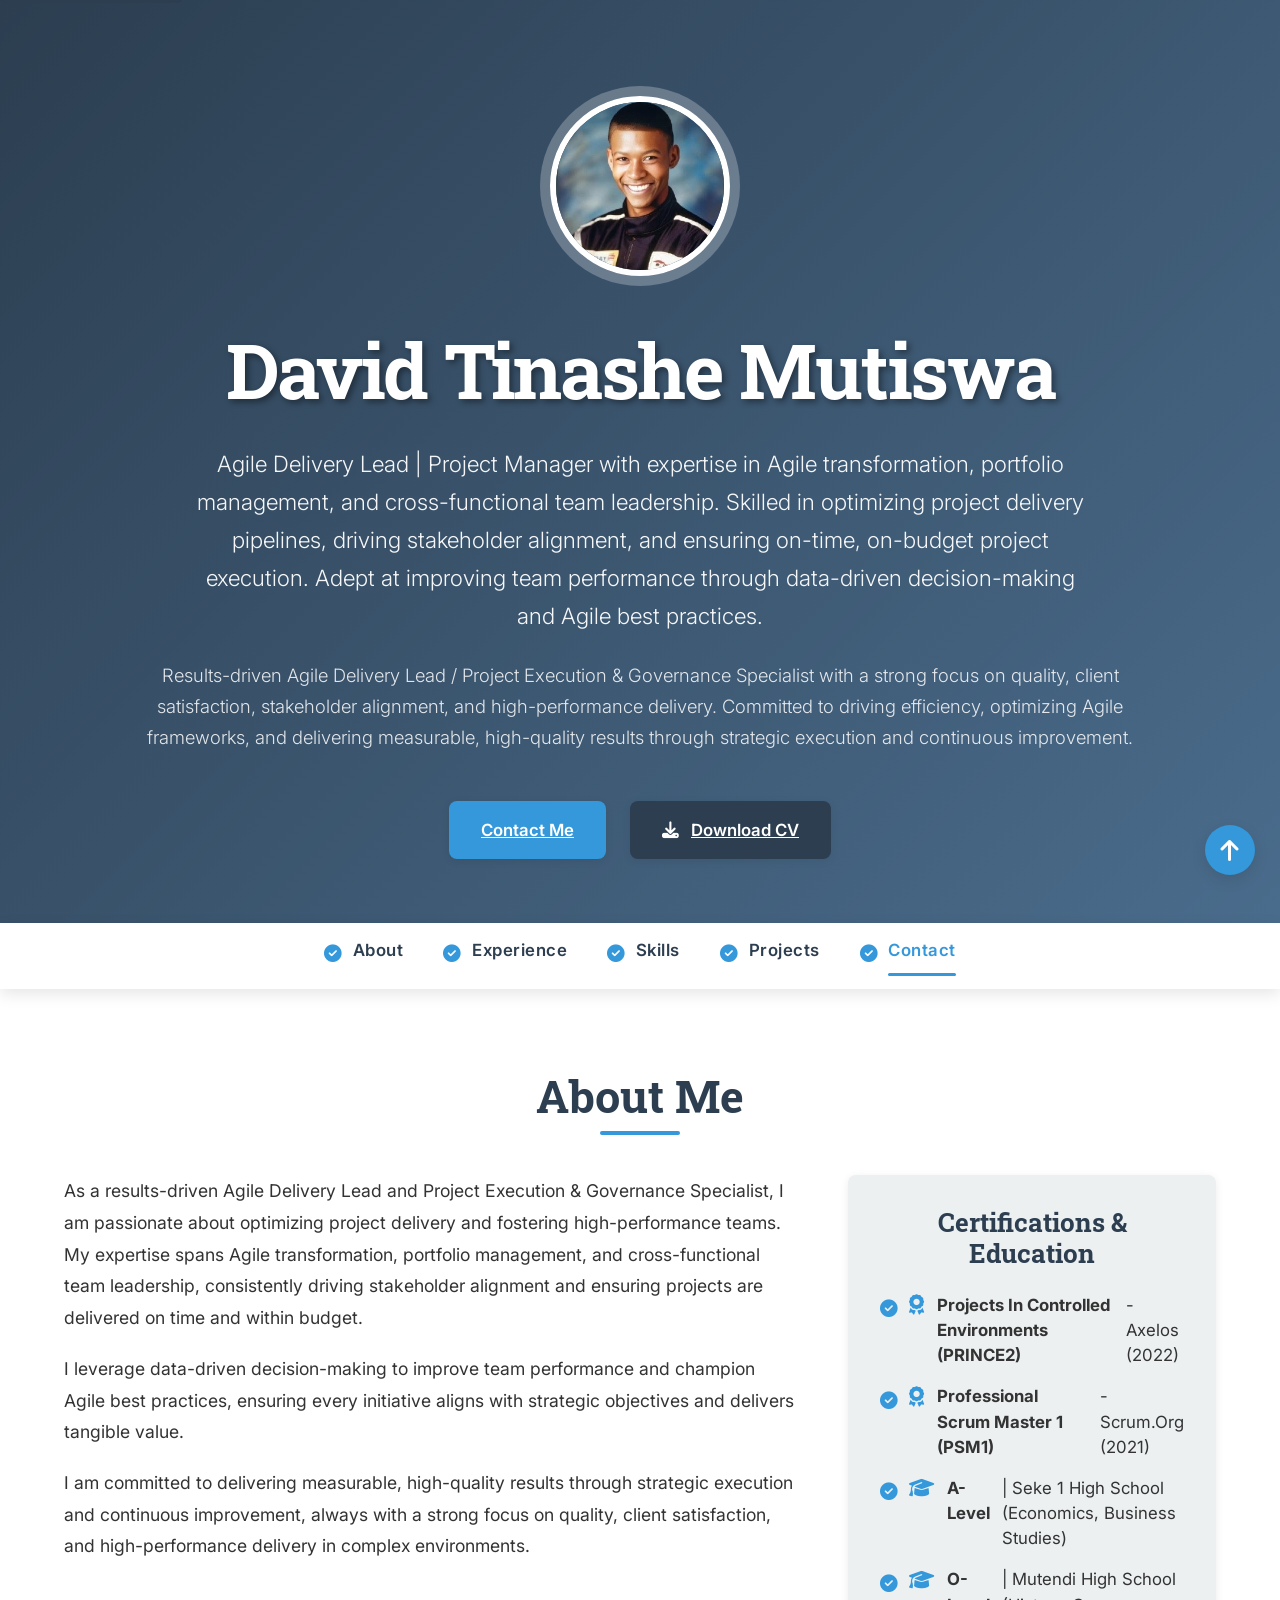
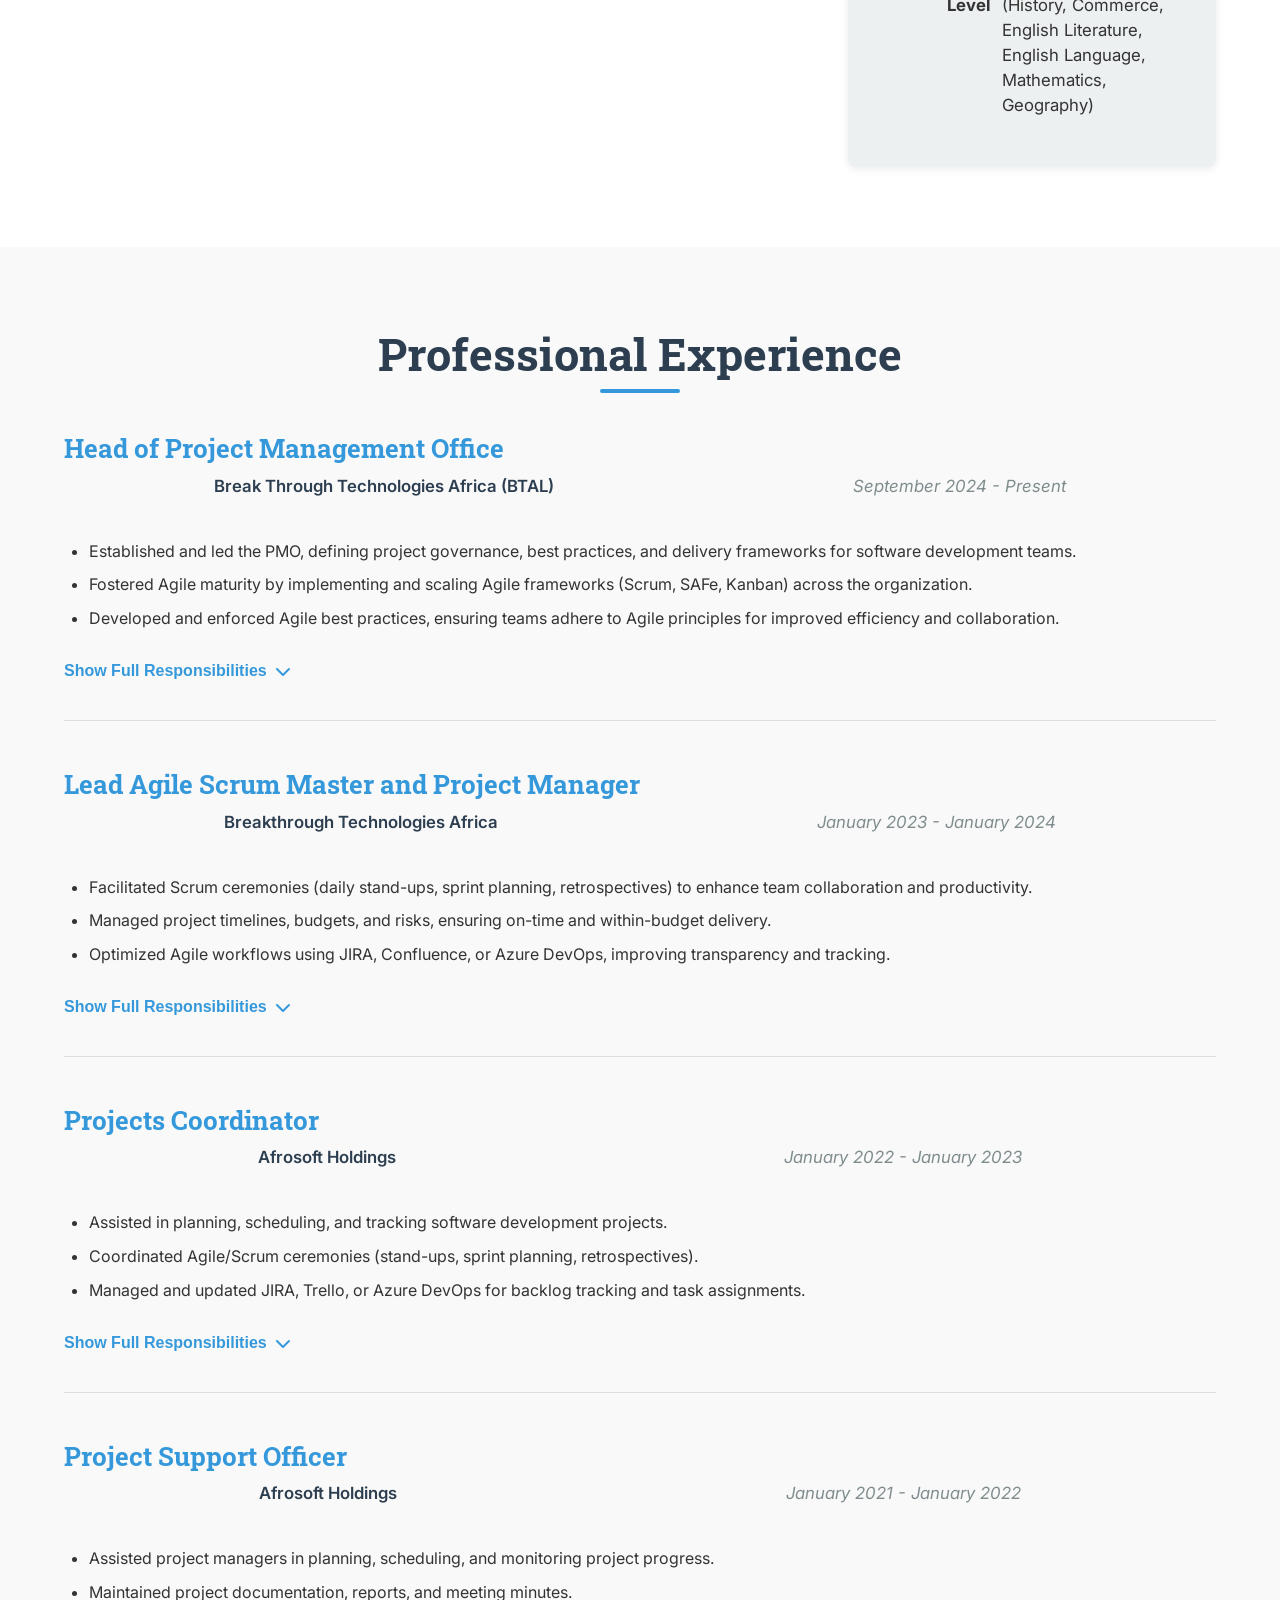
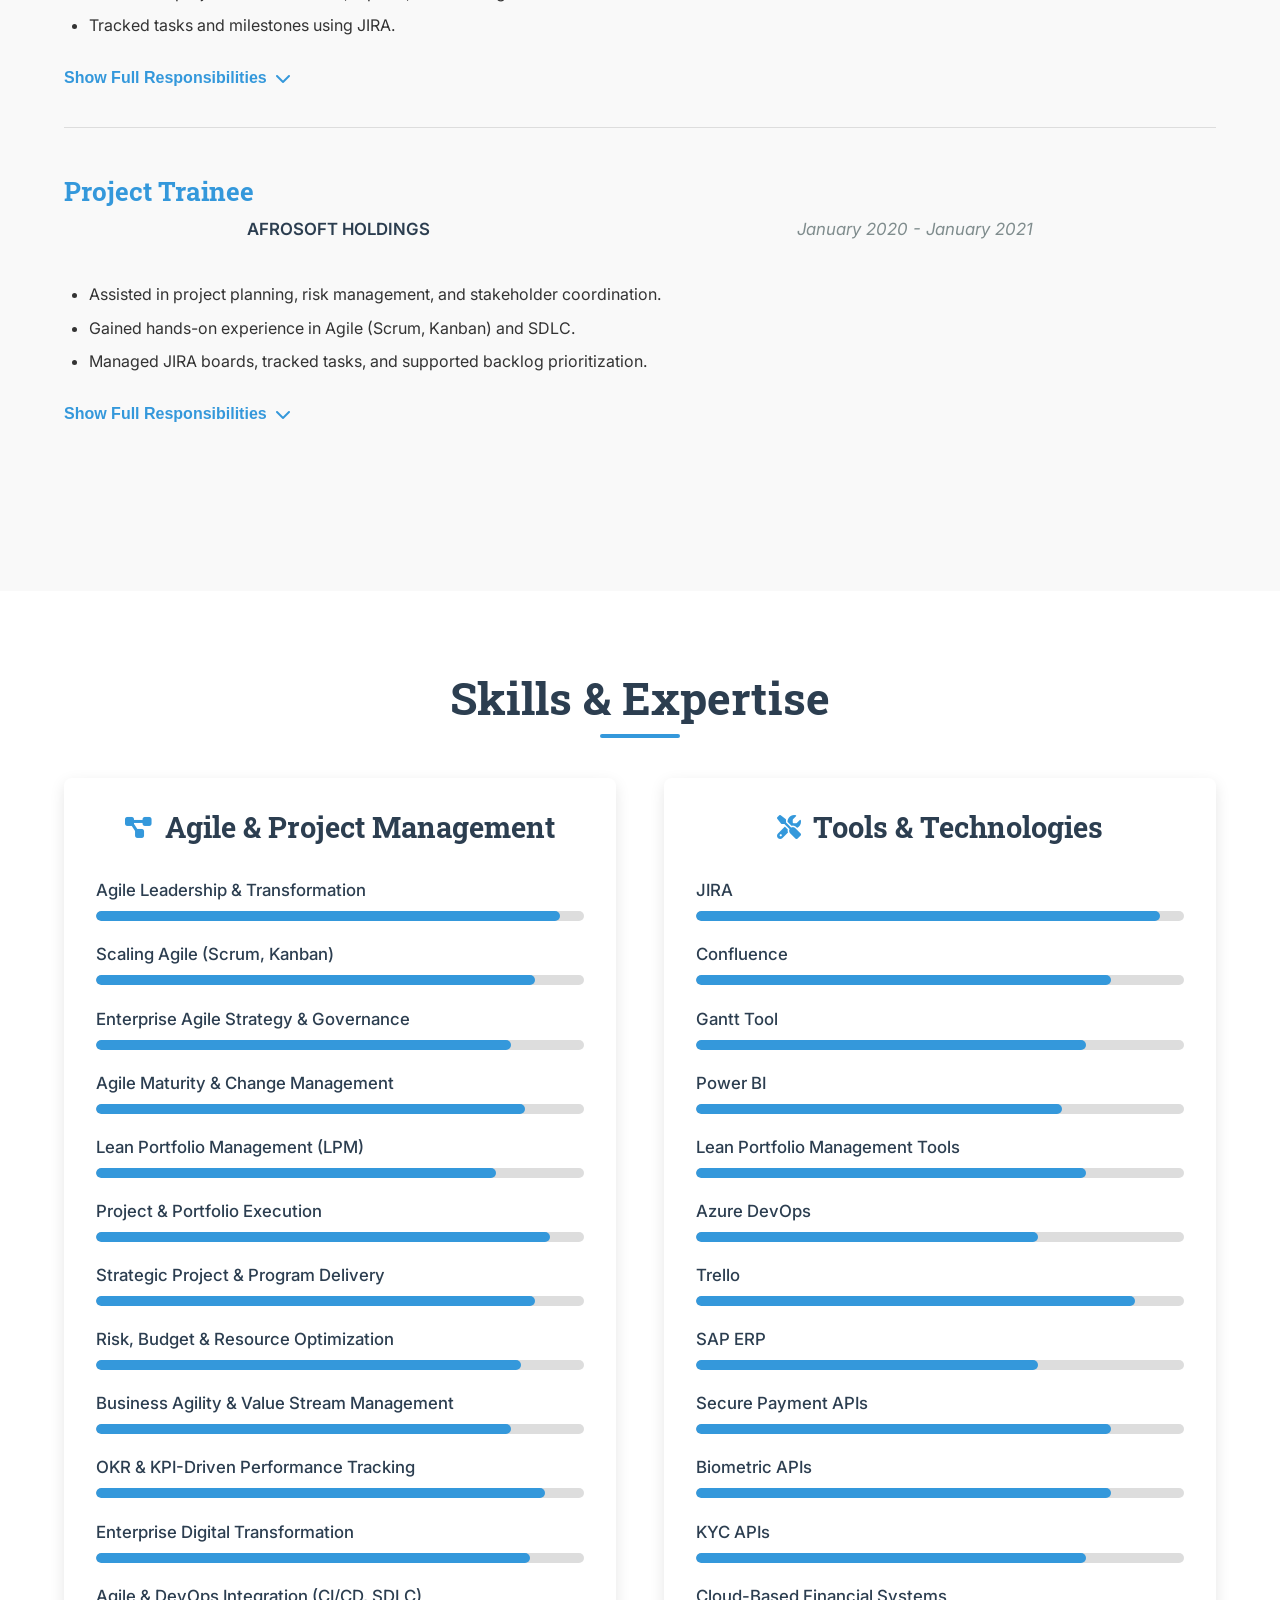
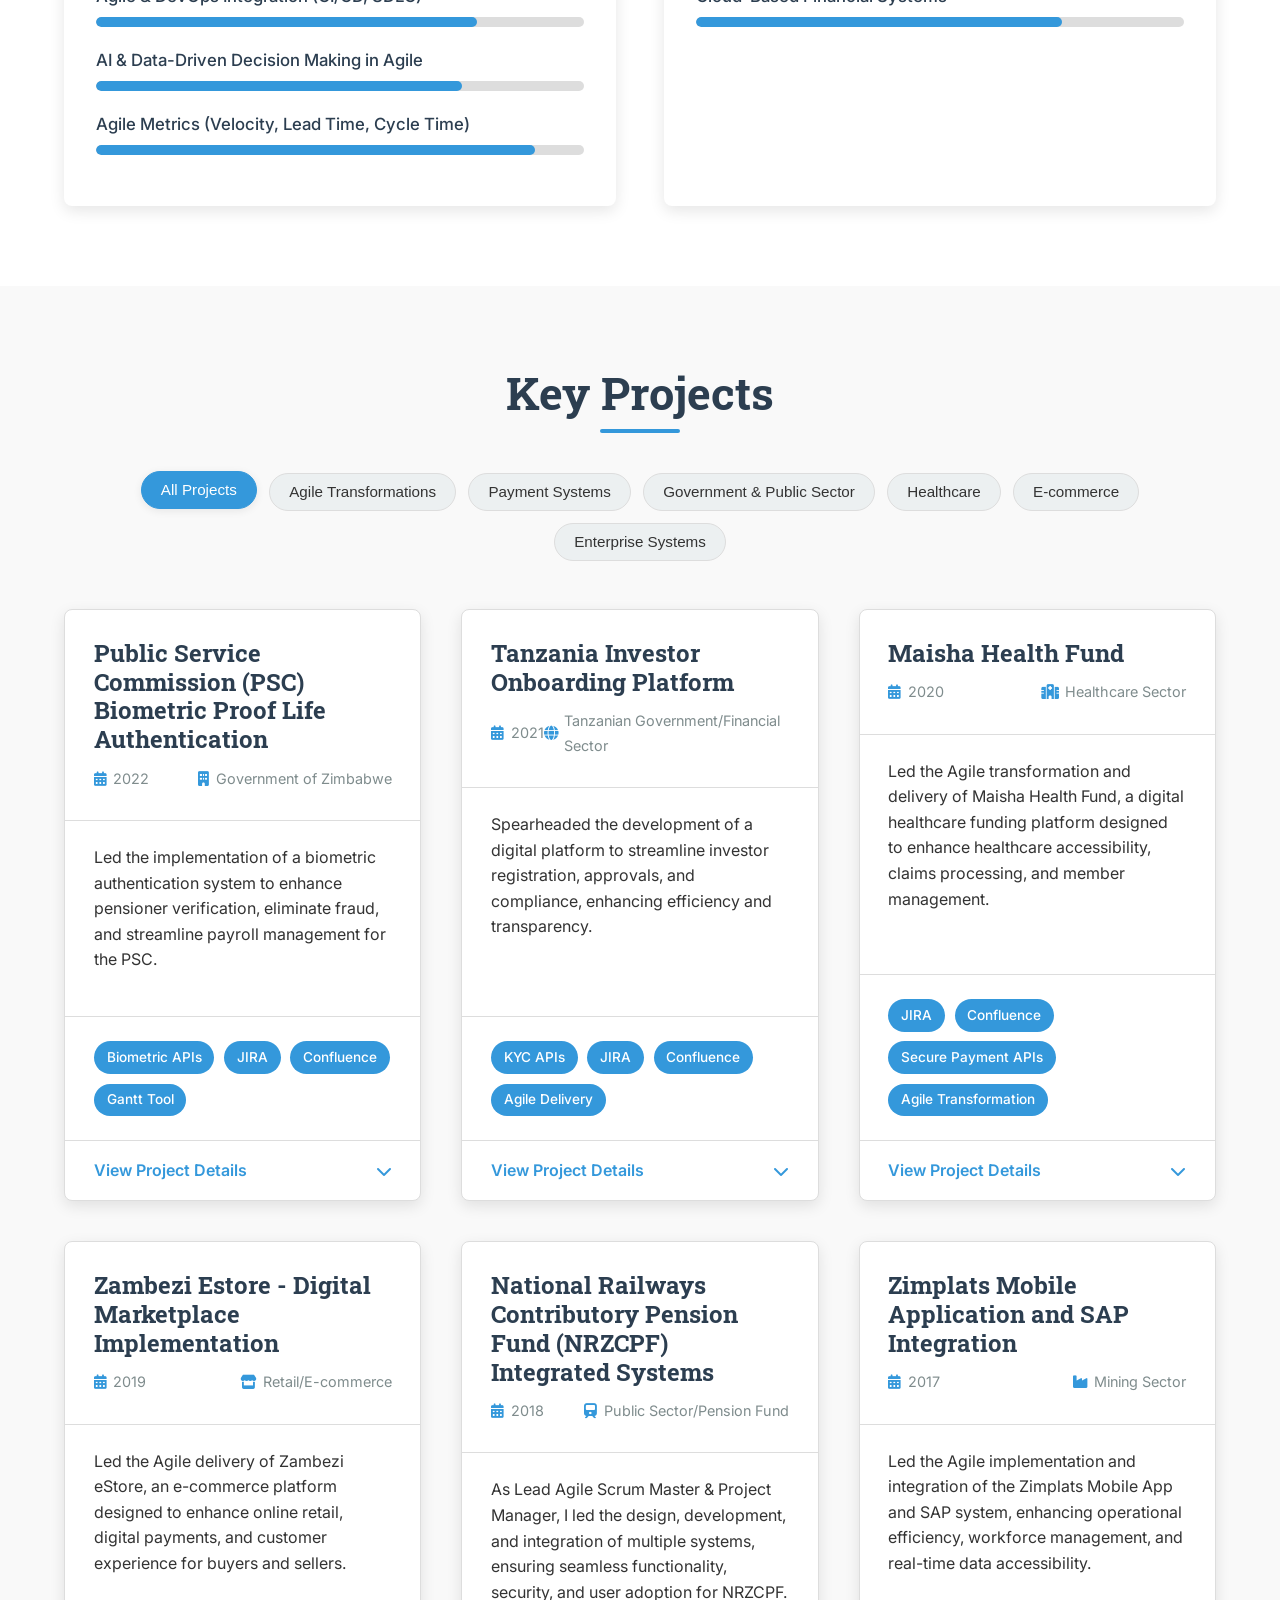
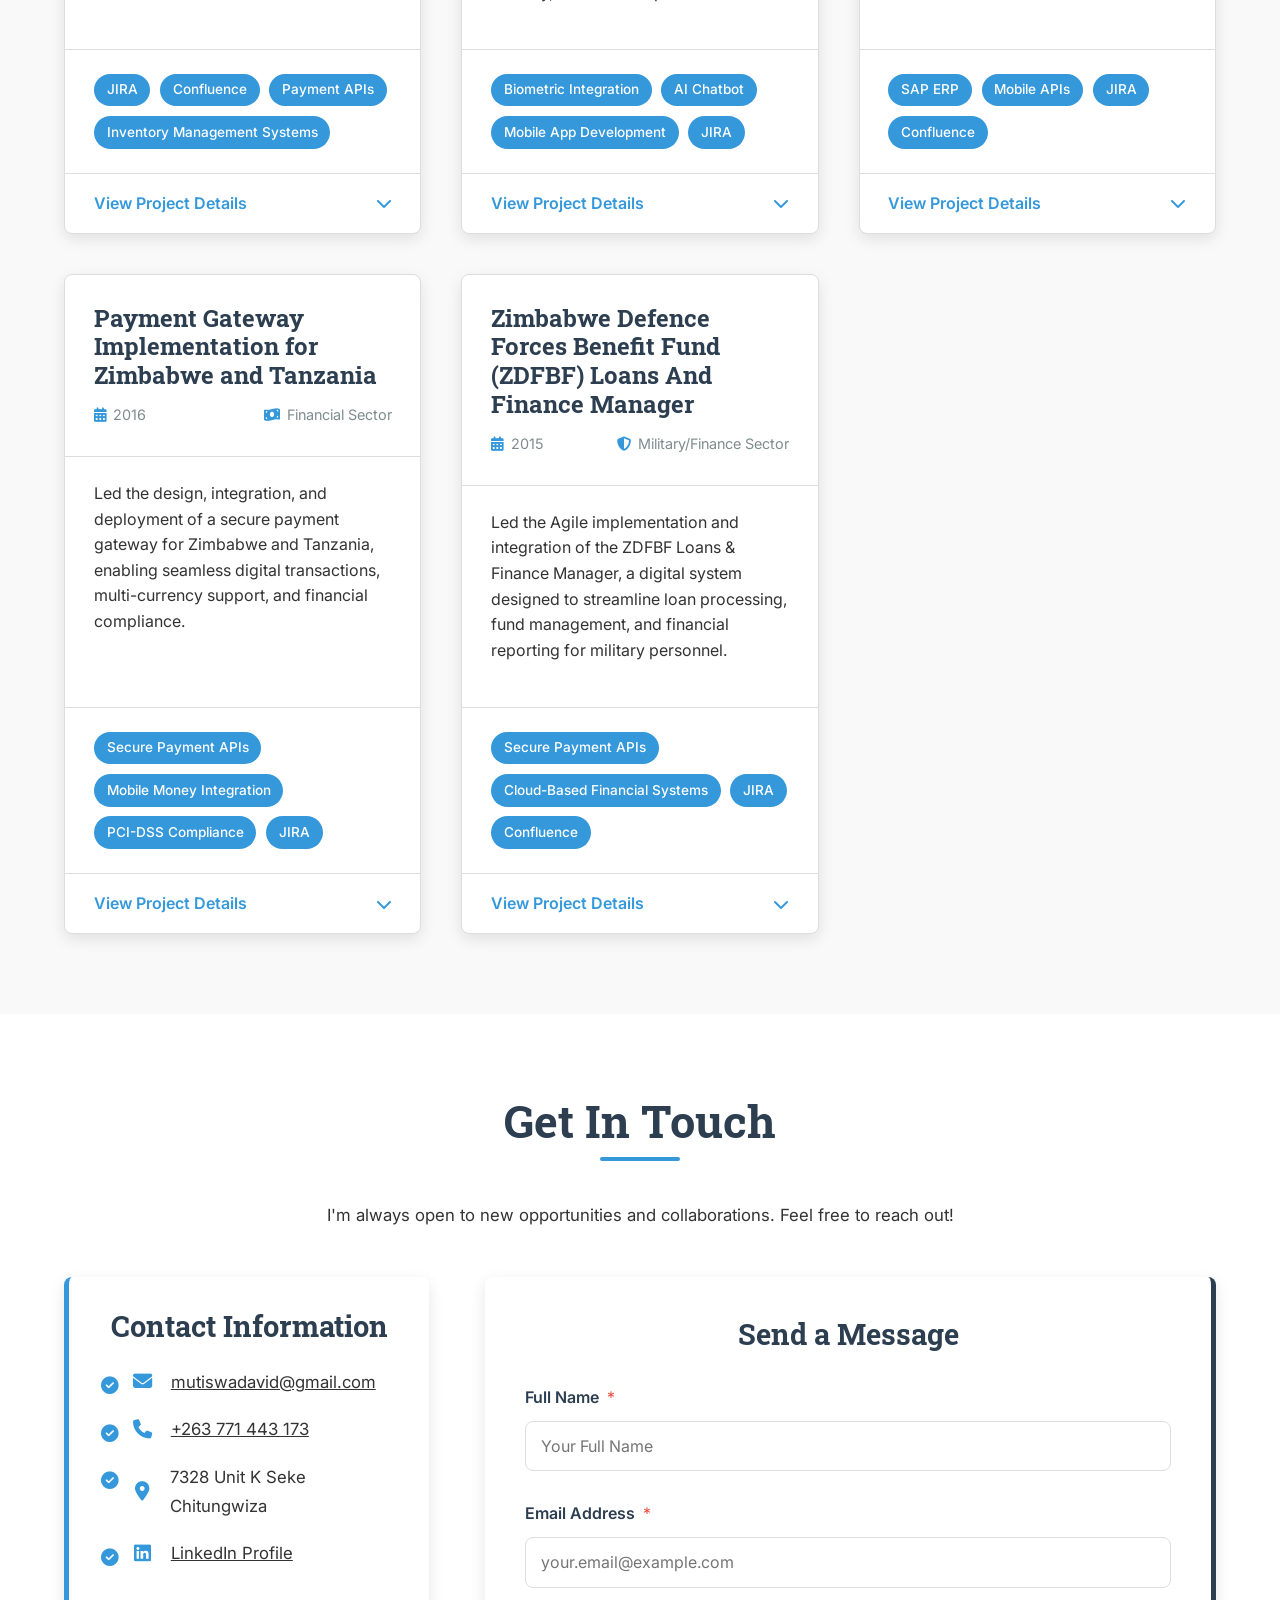
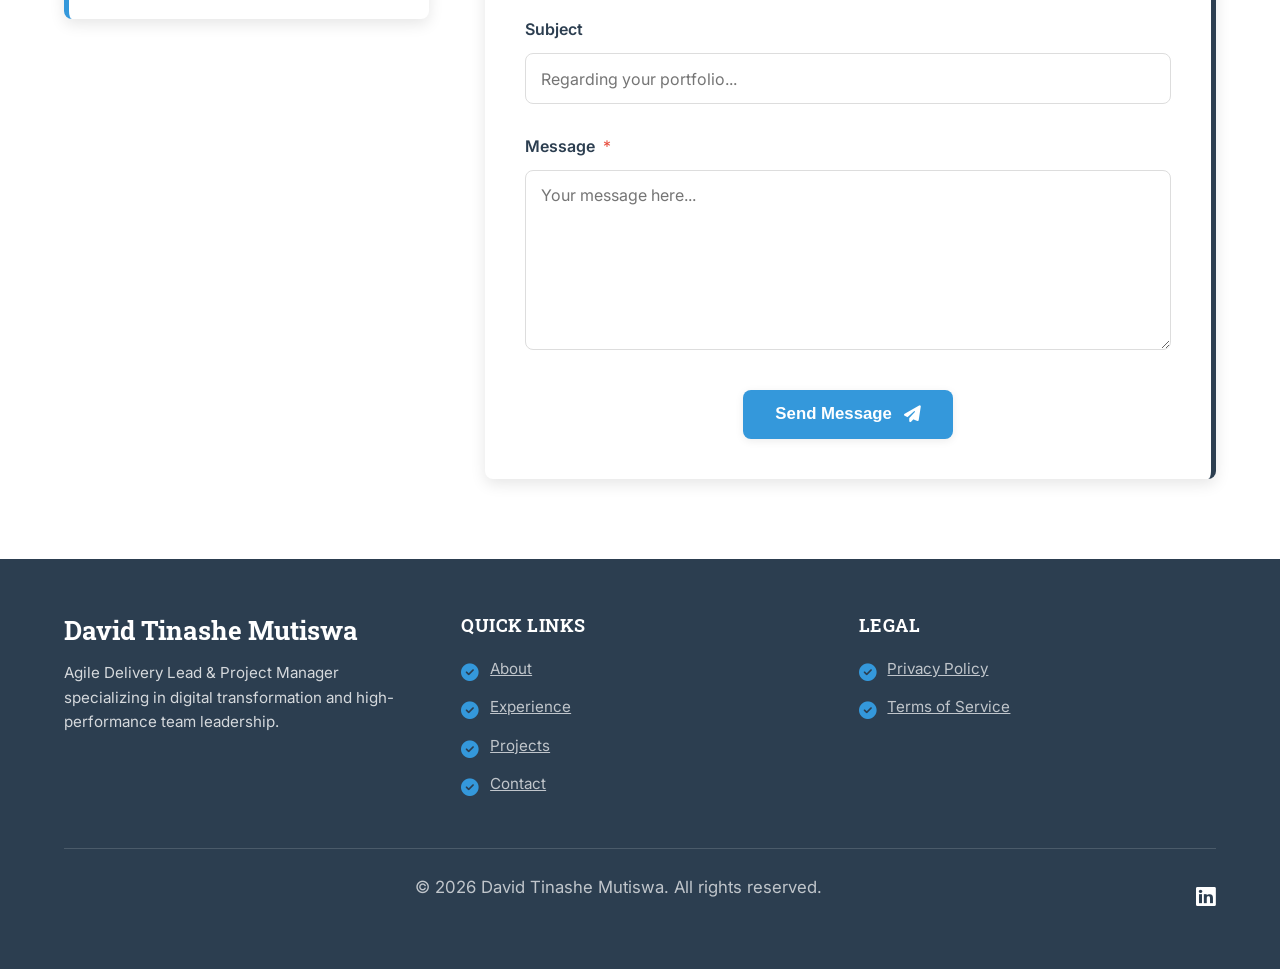
==== index.html @ a9434dd5 "Add files via upload" ====
<!DOCTYPE html>
<html lang="en">
<head>
    <meta charset="UTF-8">
    <meta name="viewport" content="width=device-width, initial-scale=1.0">
    <meta name="description" content="David Tinashe Mutiswa - Agile Delivery Lead & Project Manager. Showcasing expertise in Agile transformation, project execution, and high-performance delivery.">
    <meta name="keywords" content="David Tinashe Mutiswa, Agile Delivery Lead, Project Manager, Agile Transformation, Portfolio Management, Software Development, Project Execution, Governance, Scrum Master, PRINCE2, Zimbabwe, Africa">
    <meta name="author" content="David Tinashe Mutiswa">

    <!-- Open Graph / Social Media Tags -->
    <meta property="og:title" content="David Tinashe Mutiswa - Agile Delivery Lead & Project Manager">
    <meta property="og:description" content="David Tinashe Mutiswa - Agile Delivery Lead / Project Execution & Governance Specialist.">
    <meta property="og:type" content="website">
    <meta property="og:url" content="https://yourusername.github.io/"> <!-- IMPORTANT: Update with your actual URL later -->
    <meta property="og:image" content="dtm.jpg"> <!-- CORRECTED: Image in same directory -->
    <meta property="og:site_name" content="David Tinashe Mutiswa Portfolio">
    <meta property="og:image:alt" content="David Tinashe Mutiswa Professional Profile">

    <!-- Twitter Card -->
    <meta name="twitter:card" content="summary_large_image">
    <meta name="twitter:title" content="David Tinashe Mutiswa - Agile Delivery Lead & Project Manager">
    <meta name="twitter:description" content="Agile Delivery Lead | Project Manager with expertise in Agile transformation, portfolio management, and cross-functional team leadership.">
    <meta name="twitter:image" content="dtm.jpg"> <!-- CORRECTED: Image in same directory -->

    <title>David Tinashe Mutiswa - Agile Delivery Lead & Project Manager</title>

    <!-- Canonical URL -->
    <link rel="canonical" href="https://yourusername.github.io/"> <!-- IMPORTANT: Update with your actual URL later -->

    <!-- Favicon -->
    <link rel="icon" type="image/png" href="images/favicon.png">
    <link rel="apple-touch-icon" href="images/apple-touch-icon.png">

    <!-- Preload Resources -->
    <link rel="preload" href="style.css" as="style">
    <link rel="preload" href="https://fonts.googleapis.com/css2?family=Inter:wght@300;400;600;700&family=Roboto+Slab:wght@400;700&display=swap" as="style">

    <!-- Font Awesome -->
    <link rel="stylesheet" href="https://cdnjs.cloudflare.com/ajax/libs/font-awesome/6.5.2/css/all.min.css" xintegrity="sha512-SnH5WK+bZxgPHs44uWIX+LLJAJ9/2PkPKZ5QiAj6Ta86w+fsb2TkcmfRyVX3pBnMFcV7oQPJkl9QevSCWr3W6A==" crossorigin="anonymous" referrerpolicy="no-referrer" />

    <!-- Google Fonts -->
    <link rel="preconnect" href="https://fonts.googleapis.com">
    <link rel="preconnect" href="https://fonts.gstatic.com" crossorigin>
    <link href="https://fonts.googleapis.com/css2?family=Inter:wght@300;400;600;700&family=Roboto+Slab:wght@400;700&display=swap" rel="stylesheet">

    <!-- CSS -->
    <link rel="stylesheet" href="style.css">
    <link rel="stylesheet" href="print.css" media="print">
</head>
<body>
    <!-- Skip to main content link for accessibility -->
    <a href="#main" class="skip-link">Skip to main content</a>

    <header class="hero-section" role="banner">
        <div class="container">
            <!-- Profile Picture - CORRECTED PATH AND ADDED data-src FOR LAZY LOADING FALLBACK -->
            <img src="dtm.jpg"
                 data-src="dtm.jpg"
                 alt="David Tinashe Mutiswa Professional Profile Picture"
                 class="profile-picture"
                 loading="lazy"
                 width="180"
                 height="180">

            <h1>David Tinashe Mutiswa</h1>
            <p class="professional-summary">Agile Delivery Lead | Project Manager with expertise in Agile transformation, portfolio management, and cross-functional team leadership. Skilled in optimizing project delivery pipelines, driving stakeholder alignment, and ensuring on-time, on-budget project execution. Adept at improving team performance through data-driven decision-making and Agile best practices.</p>
            <p class="objective">Results-driven Agile Delivery Lead / Project Execution & Governance Specialist with a strong focus on quality, client satisfaction, stakeholder alignment, and high-performance delivery. Committed to driving efficiency, optimizing Agile frameworks, and delivering measurable, high-quality results through strategic execution and continuous improvement.</p>
            <div class="hero-actions">
                <a href="#contact" class="btn btn-primary">Contact Me</a>
                <a href="cv.pdf" class="btn btn-secondary" target="_blank" rel="noopener noreferrer" download="David_Tinashe_Mutiswa_CV.pdf">
                    <i class="fas fa-download" aria-hidden="true"></i> Download CV
                </a>
            </div>
        </div>
    </header>

    <nav class="navbar" aria-label="Main navigation">
        <div class="container">
            <ul class="nav-links">
                <li><a href="#about" aria-current="page">About</a></li>
                <li><a href="#experience">Experience</a></li>
                <li><a href="#skills">Skills</a></li>
                <li><a href="#projects">Projects</a></li>
                <li><a href="#contact">Contact</a></li>
            </ul>
            <button class="menu-toggle" aria-label="Toggle navigation menu" aria-expanded="false">
                <i class="fas fa-bars" aria-hidden="true"></i>
            </button>
        </div>
    </nav>

    <main id="main" role="main">
        <section id="about" class="section-padding">
            <div class="container">
                <h2>About Me</h2>
                <div class="about-content">
                    <div class="about-text">
                        <p>As a results-driven Agile Delivery Lead and Project Execution & Governance Specialist, I am passionate about optimizing project delivery and fostering high-performance teams. My expertise spans Agile transformation, portfolio management, and cross-functional team leadership, consistently driving stakeholder alignment and ensuring projects are delivered on time and within budget.</p>
                        <p>I leverage data-driven decision-making to improve team performance and champion Agile best practices, ensuring every initiative aligns with strategic objectives and delivers tangible value.</p>
                        <p>I am committed to delivering measurable, high-quality results through strategic execution and continuous improvement, always with a strong focus on quality, client satisfaction, and high-performance delivery in complex environments.</p>
                    </div>
                    <div class="about-certifications">
                        <h3>Certifications & Education</h3>
                        <ul>
                            <li>
                                <i class="fas fa-award" aria-hidden="true"></i>
                                <strong>Projects In Controlled Environments (PRINCE2)</strong> - Axelos (2022)
                            </li>
                            <li>
                                <i class="fas fa-award" aria-hidden="true"></i>
                                <strong>Professional Scrum Master 1 (PSM1)</strong> - Scrum.Org (2021)
                            </li>
                            <li>
                                <i class="fas fa-graduation-cap" aria-hidden="true"></i>
                                <strong>A-Level</strong> | Seke 1 High School (Economics, Business Studies)
                            </li>
                            <li>
                                <i class="fas fa-graduation-cap" aria-hidden="true"></i>
                                <strong>O-Level</strong> | Mutendi High School (History, Commerce, English Literature, English Language, Mathematics, Geography)
                            </li>
                        </ul>
                    </div>
                </div>
            </div>
        </section>

        <section id="experience" class="section-padding bg-light">
            <div class="container">
                <h2>Professional Experience</h2>

                <article class="experience-entry">
                    <header>
                        <h3>Head of Project Management Office</h3>
                        <div class="experience-meta">
                            <p class="company">Break Through Technologies Africa (BTAL)</p>
                            <p class="dates"><time datetime="2024-09-16">September 2024</time> - Present</p>
                        </div>
                    </header>
                    <ul>
                        <li>Established and led the PMO, defining project governance, best practices, and delivery frameworks for software development teams.</li>
                        <li>Fostered Agile maturity by implementing and scaling Agile frameworks (Scrum, SAFe, Kanban) across the organization.</li>
                        <li>Developed and enforced Agile best practices, ensuring teams adhere to Agile principles for improved efficiency and collaboration.</li>
                    </ul>
                    <button class="btn-expand" aria-expanded="false" aria-controls="experience-details-1">
                        <span class="show-text">Show Full Responsibilities</span>
                        <span class="hide-text">Hide Details</span>
                        <i class="fas fa-chevron-down" aria-hidden="true"></i>
                    </button>
                    <div id="experience-details-1" class="expanded-details" hidden>
                        <ul>
                            <li>Oversaw multiple software development projects, ensuring alignment with business goals, resource allocation, and risk management.</li>
                            <li>Trained and mentored Scrum Masters, Product Owners, and Project Managers, driving Agile adoption and continuous improvement.</li>
                            <li>Led Agile transformation initiatives, optimizing delivery pipelines and improving time-to-market for software solutions.</li>
                            <li>Monitored key performance indicators (KPIs), such as sprint velocity, cycle time, and project ROI, ensuring data-driven decision-making.</li>
                            <li>Facilitated executive-level Agile reporting, ensuring transparency and alignment with strategic business objectives.</li>
                        </ul>
                    </div>
                </article>

                <article class="experience-entry">
                    <header>
                        <h3>Lead Agile Scrum Master and Project Manager</h3>
                        <div class="experience-meta">
                            <p class="company">Breakthrough Technologies Africa</p>
                            <p class="dates"><time datetime="2023-01-02">January 2023</time> - <time datetime="2024-01-02">January 2024</time></p>
                        </div>
                    </header>
                    <ul>
                        <li>Facilitated Scrum ceremonies (daily stand-ups, sprint planning, retrospectives) to enhance team collaboration and productivity.</li>
                        <li>Managed project timelines, budgets, and risks, ensuring on-time and within-budget delivery.</li>
                        <li>Optimized Agile workflows using JIRA, Confluence, or Azure DevOps, improving transparency and tracking.</li>
                    </ul>
                    <button class="btn-expand" aria-expanded="false" aria-controls="experience-details-2">
                        <span class="show-text">Show Full Responsibilities</span>
                        <span class="hide-text">Hide Details</span>
                        <i class="fas fa-chevron-down" aria-hidden="true"></i>
                    </button>
                    <div id="experience-details-2" class="expanded-details" hidden>
                        <ul>
                            <li>Coordinated with stakeholders, developers, and product owners to align project goals with business objectives.</li>
                            <li>Mentored and coached teams on Agile best practices, increasing efficiency and team ownership.</li>
                            <li>Implemented process improvements, reducing development cycle times and enhancing project success rates.</li>
                            <li>Tracked key performance metrics (KPIs), ensuring continuous improvement in team velocity and delivery.</li>
                        </ul>
                    </div>
                </article>

                <article class="experience-entry">
                    <header>
                        <h3>Projects Coordinator</h3>
                        <div class="experience-meta">
                            <p class="company">Afrosoft Holdings</p>
                            <p class="dates"><time datetime="2022-01-02">January 2022</time> - <time datetime="2023-01-02">January 2023</time></p>
                        </div>
                    </header>
                    <ul>
                        <li>Assisted in planning, scheduling, and tracking software development projects.</li>
                        <li>Coordinated Agile/Scrum ceremonies (stand-ups, sprint planning, retrospectives).</li>
                        <li>Managed and updated JIRA, Trello, or Azure DevOps for backlog tracking and task assignments.</li>
                    </ul>
                    <button class="btn-expand" aria-expanded="false" aria-controls="experience-details-3">
                        <span class="show-text">Show Full Responsibilities</span>
                        <span class="hide-text">Hide Details</span>
                        <i class="fas fa-chevron-down" aria-hidden="true"></i>
                    </button>
                    <div id="experience-details-3" class="expanded-details" hidden>
                        <ul>
                            <li>Acted as a bridge between developers, testers, product owners, and stakeholders to ensure project alignment.</li>
                            <li>Monitored project timelines, risks, and dependencies, ensuring smooth execution.</li>
                            <li>Prepared and maintained project documentation, reports, and meeting minutes.</li>
                            <li>Facilitated communication to ensure timely issue resolution and requirement clarification.</li>
                        </ul>
                    </div>
                </article>

                <article class="experience-entry">
                    <header>
                        <h3>Project Support Officer</h3>
                        <div class="experience-meta">
                            <p class="company">Afrosoft Holdings</p>
                            <p class="dates"><time datetime="2021-01-02">January 2021</time> - <time datetime="2022-01-02">January 2022</time></p>
                        </div>
                    </header>
                    <ul>
                        <li>Assisted project managers in planning, scheduling, and monitoring project progress.</li>
                        <li>Maintained project documentation, reports, and meeting minutes.</li>
                        <li>Tracked tasks and milestones using JIRA.</li>
                    </ul>
                    <button class="btn-expand" aria-expanded="false" aria-controls="experience-details-4">
                        <span class="show-text">Show Full Responsibilities</span>
                        <span class="hide-text">Hide Details</span>
                        <i class="fas fa-chevron-down" aria-hidden="true"></i>
                    </button>
                    <div id="experience-details-4" class="expanded-details" hidden>
                        <ul>
                            <li>Coordinated communication between teams, stakeholders, and external vendors.</li>
                            <li>Monitored project risks and supported mitigation efforts.</li>
                            <li>Managed administrative tasks, including budget tracking and resource allocation.</li>
                        </ul>
                    </div>
                </article>

                <article class="experience-entry">
                    <header>
                        <h3>Project Trainee</h3>
                        <div class="experience-meta">
                            <p class="company">AFROSOFT HOLDINGS</p>
                            <p class="dates"><time datetime="2020-01-02">January 2020</time> - <time datetime="2021-01-02">January 2021</time></p>
                        </div>
                    </header>
                    <ul>
                        <li>Assisted in project planning, risk management, and stakeholder coordination.</li>
                        <li>Gained hands-on experience in Agile (Scrum, Kanban) and SDLC.</li>
                        <li>Managed JIRA boards, tracked tasks, and supported backlog prioritization.</li>
                    </ul>
                    <button class="btn-expand" aria-expanded="false" aria-controls="experience-details-5">
                        <span class="show-text">Show Full Responsibilities</span>
                        <span class="hide-text">Hide Details</span>
                        <i class="fas fa-chevron-down" aria-hidden="true"></i>
                    </button>
                    <div id="experience-details-5" class="expanded-details" hidden>
                        <ul>
                            <li>Participated in sprint planning, stand-ups, and retrospectives.</li>
                            <li>Assisted in documentation, reporting, and process improvements.</li>
                        </ul>
                    </div>
                </article>
            </div>
        </section>

        <section id="skills" class="section-padding">
            <div class="container">
                <h2>Skills & Expertise</h2>
                <div class="skills-grid">
                    <div class="skills-category">
                        <h3><i class="fas fa-project-diagram" aria-hidden="true"></i> Agile & Project Management</h3>
                        <ul class="skills-list">
                            <li>
                                <span class="skill-name">Agile Leadership & Transformation</span>
                                <div class="skill-level" aria-label="Expert level">
                                    <div class="skill-level-bar" style="width: 95%"></div>
                                </div>
                            </li>
                            <li>
                                <span class="skill-name">Scaling Agile (Scrum, Kanban)</span>
                                <div class="skill-level" aria-label="Expert level">
                                    <div class="skill-level-bar" style="width: 90%"></div>
                                </div>
                            </li>
                            <li>
                                <span class="skill-name">Enterprise Agile Strategy & Governance</span>
                                <div class="skill-level" aria-label="Advanced level">
                                    <div class="skill-level-bar" style="width: 85%"></div>
                                </div>
                            </li>
                            <li>
                                <span class="skill-name">Agile Maturity & Change Management</span>
                                <div class="skill-level" aria-label="Advanced level">
                                    <div class="skill-level-bar" style="width: 88%"></div>
                                </div>
                            </li>
                            <li>
                                <span class="skill-name">Lean Portfolio Management (LPM)</span>
                                <div class="skill-level" aria-label="Advanced level">
                                    <div class="skill-level-bar" style="width: 82%"></div>
                                </div>
                            </li>
                            <li>
                                <span class="skill-name">Project & Portfolio Execution</span>
                                <div class="skill-level" aria-label="Expert level">
                                    <div class="skill-level-bar" style="width: 93%"></div>
                                </div>
                            </li>
                            <li>
                                <span class="skill-name">Strategic Project & Program Delivery</span>
                                <div class="skill-level" aria-label="Expert level">
                                    <div class="skill-level-bar" style="width: 90%"></div>
                                </div>
                            </li>
                            <li>
                                <span class="skill-name">Risk, Budget & Resource Optimization</span>
                                <div class="skill-level" aria-label="Advanced level">
                                    <div class="skill-level-bar" style="width: 87%"></div>
                                </div>
                            </li>
                            <li>
                                <span class="skill-name">Business Agility & Value Stream Management</span>
                                <div class="skill-level" aria-label="Advanced level">
                                    <div class="skill-level-bar" style="width: 85%"></div>
                                </div>
                            </li>
                            <li>
                                <span class="skill-name">OKR & KPI-Driven Performance Tracking</span>
                                <div class="skill-level" aria-label="Expert level">
                                    <div class="skill-level-bar" style="width: 92%"></div>
                                </div>
                            </li>
                            <li>
                                <span class="skill-name">Enterprise Digital Transformation</span>
                                <div class="skill-level" aria-label="Advanced level">
                                    <div class="skill-level-bar" style="width: 89%"></div>
                                </div>
                            </li>
                            <li>
                                <span class="skill-name">Agile & DevOps Integration (CI/CD, SDLC)</span>
                                <div class="skill-level" aria-label="Intermediate level">
                                    <div class="skill-level-bar" style="width: 78%"></div>
                                </div>
                            </li>
                            <li>
                                <span class="skill-name">AI & Data-Driven Decision Making in Agile</span>
                                <div class="skill-level" aria-label="Intermediate level">
                                    <div class="skill-level-bar" style="width: 75%"></div>
                                </div>
                            </li>
                            <li>
                                <span class="skill-name">Agile Metrics (Velocity, Lead Time, Cycle Time)</span>
                                <div class="skill-level" aria-label="Expert level">
                                    <div class="skill-level-bar" style="width: 90%"></div>
                                </div>
                            </li>
                        </ul>
                    </div>

                    <div class="skills-category">
                        <h3><i class="fas fa-tools" aria-hidden="true"></i> Tools & Technologies</h3>
                        <ul class="skills-list">
                            <li>
                                <span class="skill-name">JIRA</span>
                                <div class="skill-level" aria-label="Expert level">
                                    <div class="skill-level-bar" style="width: 95%"></div>
                                </div>
                            </li>
                            <li>
                                <span class="skill-name">Confluence</span>
                                <div class="skill-level" aria-label="Advanced level">
                                    <div class="skill-level-bar" style="width: 85%"></div>
                                </div>
                            </li>
                            <li>
                                <span class="skill-name">Gantt Tool</span>
                                <div class="skill-level" aria-label="Advanced level">
                                    <div class="skill-level-bar" style="width: 80%"></div>
                                </div>
                            </li>
                            <li>
                                <span class="skill-name">Power BI</span>
                                <div class="skill-level" aria-label="Intermediate level">
                                    <div class="skill-level-bar" style="width: 75%"></div>
                                </div>
                            </li>
                            <li>
                                <span class="skill-name">Lean Portfolio Management Tools</span>
                                <div class="skill-level" aria-label="Advanced level">
                                    <div class="skill-level-bar" style="width: 80%"></div>
                                </div>
                            </li>
                            <li>
                                <span class="skill-name">Azure DevOps</span>
                                <div class="skill-level" aria-label="Intermediate level">
                                    <div class="skill-level-bar" style="width: 70%"></div>
                                </div>
                            </li>
                            <li>
                                <span class="skill-name">Trello</span>
                                <div class="skill-level" aria-label="Expert level">
                                    <div class="skill-level-bar" style="width: 90%"></div>
                                </div>
                            </li>
                            <li>
                                <span class="skill-name">SAP ERP</span>
                                <div class="skill-level" aria-label="Intermediate level">
                                    <div class="skill-level-bar" style="width: 70%"></div>
                                </div>
                            </li>
                            <li>
                                <span class="skill-name">Secure Payment APIs</span>
                                <div class="skill-level" aria-label="Advanced level">
                                    <div class="skill-level-bar" style="width: 85%"></div>
                                </div>
                            </li>
                            <li>
                                <span class="skill-name">Biometric APIs</span>
                                <div class="skill-level" aria-label="Advanced level">
                                    <div class="skill-level-bar" style="width: 85%"></div>
                                </div>
                            </li>
                            <li>
                                <span class="skill-name">KYC APIs</span>
                                <div class="skill-level" aria-label="Advanced level">
                                    <div class="skill-level-bar" style="width: 80%"></div>
                                </div>
                            </li>
                            <li>
                                <span class="skill-name">Cloud-Based Financial Systems</span>
                                <div class="skill-level" aria-label="Intermediate level">
                                    <div class="skill-level-bar" style="width: 75%"></div>
                                </div>
                            </li>
                        </ul>
                    </div>
                </div>
            </div>
        </section>

        <section id="projects" class="section-padding bg-light">
            <div class="container">
                <h2>Key Projects</h2>

                <div class="project-filters" role="group" aria-label="Filter projects by category">
                    <button class="filter-btn active" data-filter="all" aria-pressed="true">All Projects</button>
                    <button class="filter-btn" data-filter="agile" aria-pressed="false">Agile Transformations</button>
                    <button class="filter-btn" data-filter="payment" aria-pressed="false">Payment Systems</button>
                    <button class="filter-btn" data-filter="government" aria-pressed="false">Government & Public Sector</button>
                    <button class="filter-btn" data-filter="healthcare" aria-pressed="false">Healthcare</button>
                    <button class="filter-btn" data-filter="ecommerce" aria-pressed="false">E-commerce</button>
                    <button class="filter-btn" data-filter="enterprise" aria-pressed="false">Enterprise Systems</button>
                </div>

                <div class="projects-grid">
                    <article class="project-entry" data-category="government enterprise">
                        <div class="project-card">
                            <div class="project-header">
                                <h3>Public Service Commission (PSC) Biometric Proof Life Authentication</h3>
                                <div class="project-meta">
                                    <span class="project-date"><i class="fas fa-calendar-alt" aria-hidden="true"></i> <time datetime="2022">2022</time></span>
                                    <span class="project-client"><i class="fas fa-building" aria-hidden="true"></i> Government of Zimbabwe</span>
                                </div>
                            </div>
                            <p class="project-overview">Led the implementation of a biometric authentication system to enhance pensioner verification, eliminate fraud, and streamline payroll management for the PSC.</p>
                            <div class="project-technologies">
                                <span class="tech-tag">Biometric APIs</span>
                                <span class="tech-tag">JIRA</span>
                                <span class="tech-tag">Confluence</span>
                                <span class="tech-tag">Gantt Tool</span>
                            </div>
                            <details class="project-details">
                                <summary>
                                    <span class="summary-title">View Project Details</span>
                                    <i class="fas fa-chevron-down" aria-hidden="true"></i>
                                </summary>
                                <div class="details-content">
                                    <h4>Key Contributions:</h4>
                                    <ul>
                                        <li><strong>Project Planning & Execution:</strong> Defined scope, milestones, and success criteria, ensuring stakeholder alignment and a clear roadmap for delivery.</li>
                                        <li><strong>Agile Development:</strong> Managed sprints, backlog prioritization, and facilitated team collaboration using JIRA & Confluence, fostering an iterative development cycle.</li>
                                        <li><strong>System Integration:</strong> Led the seamless deployment of fingerprint & facial recognition technologies for secure and accurate authentication.</li>
                                        <li><strong>Testing & Deployment:</strong> Conducted rigorous User Acceptance Testing (UAT), managed pilot rollouts, and oversaw nationwide implementation with minimal disruption to ongoing operations.</li>
                                        <li><strong>Risk & Compliance Management:</strong> Ensured robust data security measures, scalability of the system, and strict adherence to all relevant regulatory compliance standards.</li>
                                    </ul>
                                    <h4>Impact:</h4>
                                    <ul>
                                        <li><strong>Fraud Elimination:</strong> Successfully eliminated pension fraud, leading to significant reduction in financial losses for the public service.</li>
                                        <li><strong>Improved Verification Speed:</strong> Drastically cut processing time from weeks to real-time verification, enhancing operational efficiency.</li>
                                        <li><strong>Enhanced Security & Accessibility:</strong> Boosted overall data security and provided nationwide accessibility for pensioners, improving service delivery.</li>
                                    </ul>
                                </div>
                            </details>
                        </div>
                    </article>

                    <article class="project-entry" data-category="enterprise">
                        <div class="project-card">
                            <div class="project-header">
                                <h3>Tanzania Investor Onboarding Platform</h3>
                                <div class="project-meta">
                                    <span class="project-date"><i class="fas fa-calendar-alt" aria-hidden="true"></i> <time datetime="2021">2021</time></span>
                                    <span class="project-client"><i class="fas fa-globe" aria-hidden="true"></i> Tanzanian Government/Financial Sector</span>
                                </div>
                            </div>
                            <p class="project-overview">Spearheaded the development of a digital platform to streamline investor registration, approvals, and compliance, enhancing efficiency and transparency.</p>
                            <div class="project-technologies">
                                <span class="tech-tag">KYC APIs</span>
                                <span class="tech-tag">JIRA</span>
                                <span class="tech-tag">Confluence</span>
                                <span class="tech-tag">Agile Delivery</span>
                            </div>
                            <details class="project-details">
                                <summary>
                                    <span class="summary-title">View Project Details</span>
                                    <i class="fas fa-chevron-down" aria-hidden="true"></i>
                                </summary>
                                <div class="details-content">
                                    <h4>Key Contributions:</h4>
                                    <ul>
                                        <li><strong>Agile Execution & Alignment:</strong> Managed Agile sprints, ensured stakeholder alignment, and oversaw seamless system integration across various modules.</li>
                                        <li><strong>Feature Implementation:</strong> Successfully implemented robust KYC (Know Your Customer) verification processes, digital submission functionalities, and automated approval workflows.</li>
                                        <li><strong>Compliance & Security:</strong> Ensured strict adherence to all regulatory compliance requirements and implemented strong data security protocols to protect sensitive investor information.</li>
                                        <li><strong>User Adoption:</strong> Facilitated comprehensive user training and adoption programs, ensuring a seamless onboarding experience for new investors and administrative staff.</li>
                                    </ul>
                                    <h4>Impact:</h4>
                                    <ul>
                                        <li><strong>Accelerated Processes:</strong> Significantly accelerated investor registration and approval timelines, reducing bureaucratic delays.</li>
                                        <li><strong>Enhanced Transparency:</strong> Improved overall compliance and transparency in the investor onboarding process, fostering trust.</li>
                                        <li><strong>Boosted FDI:</strong> Contributed to boosting Foreign Direct Investment (FDI) by simplifying and digitizing the onboarding experience for international investors.</li>
                                    </ul>
                                </div>
                            </details>
                        </div>
                    </article>

                    <article class="project-entry" data-category="agile healthcare payment">
                        <div class="project-card">
                            <div class="project-header">
                                <h3>Maisha Health Fund</h3>
                                <div class="project-meta">
                                    <span class="project-date"><i class="fas fa-calendar-alt" aria-hidden="true"></i> <time datetime="2020">2020</time></span>
                                    <span class="project-client"><i class="fas fa-hospital" aria-hidden="true"></i> Healthcare Sector</span>
                                </div>
                            </div>
                            <p class="project-overview">Led the Agile transformation and delivery of Maisha Health Fund, a digital healthcare funding platform designed to enhance healthcare accessibility, claims processing, and member management.</p>
                            <div class="project-technologies">
                                <span class="tech-tag">JIRA</span>
                                <span class="tech-tag">Confluence</span>
                                <span class="tech-tag">Secure Payment APIs</span>
                                <span class="tech-tag">Agile Transformation</span>
                            </div>
                            <details class="project-details">
                                <summary>
                                    <span class="summary-title">View Project Details</span>
                                    <i class="fas fa-chevron-down" aria-hidden="true"></i>
                                </summary>
                                <div class="details-content">
                                    <h4>Key Contributions:</h4>
                                    <ul>
                                        <li><strong>Agile Leadership:</strong> Facilitated Scrum ceremonies, backlog prioritization, and sprint execution, ensuring smooth collaboration across diverse teams and fostering a highly productive environment.</li>
                                        <li><strong>Cross-Functional Coordination:</strong> Aligned developers, product owners, and stakeholders to optimize feature delivery, ensuring a unified vision and efficient execution.</li>
                                        <li><strong>Process Optimization:</strong> Implemented Agile best practices throughout the development lifecycle, significantly improving team velocity and enhancing overall product quality.</li>
                                        <li><strong>Risk & Compliance Management:</strong> Ensured strict adherence to all healthcare regulations while integrating secure payment and claims processing systems, prioritizing data privacy and security.</li>
                                        <li><strong>Training & Adoption:</strong> Coached teams on Agile methodologies, fostering a culture of continuous improvement and empowering team members to take ownership of their work.</li>
                                    </ul>
                                    <h4>Impact:</h4>
                                    <ul>
                                        <li><strong>Accelerated Delivery:</strong> Significantly reduced time-to-market for new features and platform enhancements.</li>
                                        <li><strong>Enhanced Efficiency:</strong> Improved claims processing efficiency and user experience for members, leading to higher satisfaction.</li>
                                        <li><strong>Boosted Productivity:</strong> Enhanced Agile adoption across the organization, resulting in a measurable increase in team productivity and output.</li>
                                    </ul>
                                </div>
                            </details>
                        </div>
                    </article>

                    <article class="project-entry" data-category="agile ecommerce payment">
                        <div class="project-card">
                            <div class="project-header">
                                <h3>Zambezi Estore - Digital Marketplace Implementation</h3>
                                <div class="project-meta">
                                    <span class="project-date"><i class="fas fa-calendar-alt" aria-hidden="true"></i> <time datetime="2019">2019</time></span>
                                    <span class="project-client"><i class="fas fa-store" aria-hidden="true"></i> Retail/E-commerce</span>
                                </div>
                            </div>
                            <p class="project-overview">Led the Agile delivery of Zambezi eStore, an e-commerce platform designed to enhance online retail, digital payments, and customer experience for buyers and sellers.</p>
                            <div class="project-technologies">
                                <span class="tech-tag">JIRA</span>
                                <span class="tech-tag">Confluence</span>
                                <span class="tech-tag">Payment APIs</span>
                                <span class="tech-tag">Inventory Management Systems</span>
                            </div>
                            <details class="project-details">
                                <summary>
                                    <span class="summary-title">View Project Details</span>
                                    <i class="fas fa-chevron-down" aria-hidden="true"></i>
                                </summary>
                                <div class="details-content">
                                    <h4>Key Contributions:</h4>
                                    <ul>
                                        <li><strong>Agile Execution:</strong> Managed Scrum ceremonies, sprint planning, and backlog prioritization to ensure timely feature delivery and adherence to project timelines.</li>
                                        <li><strong>Platform Development:</strong> Oversaw the seamless integration of secure payment gateways, robust inventory management systems, and efficient order tracking functionalities.</li>
                                        <li><strong>Stakeholder Collaboration:</strong> Coordinated efforts between developers, UX designers, and business teams, optimizing user experience and ensuring alignment with market demands.</li>
                                        <li><strong>Performance Optimization:</strong> Ensured the platform's scalability, security, and seamless transaction processing capabilities, especially for high-volume traffic.</li>
                                        <li><strong>Training & Support:</strong> Facilitated comprehensive onboarding programs for vendors, ensuring smooth adoption and effective utilization of the e-commerce platform.</li>
                                    </ul>
                                    <h4>Impact:</h4>
                                    <ul>
                                        <li><strong>Improved Shopping Experience:</strong> Enhanced the online shopping experience with faster transactions and secure payment options, leading to increased customer satisfaction.</li>
                                        <li><strong>Increased Sales Growth:</strong> Boosted vendor participation and engagement, directly contributing to significant sales growth and market expansion.</li>
                                        <li><strong>Optimized Performance:</strong> Enhanced overall platform performance through the implementation of optimized Agile workflows and continuous improvement cycles.</li>
                                    </ul>
                                </div>
                            </details>
                        </div>
                    </article>

                    <article class="project-entry" data-category="agile enterprise government">
                        <div class="project-card">
                            <div class="project-header">
                                <h3>National Railways Contributory Pension Fund (NRZCPF) Integrated Systems</h3>
                                <div class="project-meta">
                                    <span class="project-date"><i class="fas fa-calendar-alt" aria-hidden="true"></i> <time datetime="2018">2018</time></span>
                                    <span class="project-client"><i class="fas fa-train" aria-hidden="true"></i> Public Sector/Pension Fund</span>
                                </div>
                            </div>
                            <p class="project-overview">As Lead Agile Scrum Master & Project Manager, I led the design, development, and integration of multiple systems, ensuring seamless functionality, security, and user adoption for NRZCPF.</p>
                            <div class="project-technologies">
                                <span class="tech-tag">Biometric Integration</span>
                                <span class="tech-tag">AI Chatbot</span>
                                <span class="tech-tag">Mobile App Development</span>
                                <span class="tech-tag">JIRA</span>
                            </div>
                            <details class="project-details">
                                <summary>
                                    <span class="summary-title">View Project Details</span>
                                    <i class="fas fa-chevron-down" aria-hidden="true"></i>
                                </summary>
                                <div class="details-content">
                                    <h4>Key Contributions:</h4>
                                    <ul>
                                        <li><strong>Agile Execution:</strong> Managed Scrum ceremonies, sprints, and backlog refinement, ensuring efficient and timely delivery of integrated systems.</li>
                                        <li><strong>System Integration:</strong> Ensured robust interoperability, security, and scalability across diverse platforms, creating a cohesive ecosystem.</li>
                                        <li><strong>User Experience & Adoption:</strong> Facilitated comprehensive training, onboarding programs, and continuous stakeholder engagement to maximize user adoption and satisfaction.</li>
                                        <li><strong>Risk & Compliance:</strong> Ensured stringent data security protocols and strict adherence to all relevant regulatory compliance standards.</li>
                                    </ul>
                                    <h4>Implemented Systems & Impact:</h4>
                                    <ul>
                                        <li><strong>Biometric Life Certification:</strong> Integrated fingerprint & facial recognition technologies to eliminate fraud and automate pensioner verification processes.</li>
                                        <li><strong>Voting & Survey Platform:</strong> Developed and deployed a secure digital platform enabling seamless voting and real-time survey analytics for members.</li>
                                        <li><strong>IT Help Desk:</strong> Implemented an automated ticketing & issue resolution system, significantly improving support efficiency and response times.</li>
                                        <li><strong>Member Self-Help Platform:</strong> Provided a comprehensive self-service portal, drastically reducing reliance on support teams and empowering members.</li>
                                        <li><strong>Stakeholder Communication Platform:</strong> Centralized messaging, announcements, and collaboration tools, enhancing internal and external communication.</li>
                                        <li><strong>Mobile App & Chatbot:</strong> Delivered an AI-powered, 24/7 automated support system via a mobile application, improving accessibility and instant query resolution.</li>
                                    </ul>
                                    <h4>Overall Impact:</h4>
                                    <ul>
                                        <li><strong>Streamlined Operations:</strong> Achieved significant operational streamlining through extensive automation and digital transformation initiatives.</li>
                                        <li><strong>Increased Engagement & Efficiency:</strong> Boosted user engagement and overall efficiency with self-service options and AI-driven tools.</li>
                                        <li><strong>Enhanced Security & Compliance:</strong> Fortified security and ensured compliance using advanced biometrics and secure authentication mechanisms.</li>
                                    </ul>
                                </div>
                            </details>
                        </div>
                    </article>

                    <article class="project-entry" data-category="agile enterprise">
                        <div class="project-card">
                            <div class="project-header">
                                <h3>Zimplats Mobile Application and SAP Integration</h3>
                                <div class="project-meta">
                                    <span class="project-date"><i class="fas fa-calendar-alt" aria-hidden="true"></i> <time datetime="2017">2017</time></span>
                                    <span class="project-client"><i class="fas fa-industry" aria-hidden="true"></i> Mining Sector</span>
                                </div>
                            </div>
                            <p class="project-overview">Led the Agile implementation and integration of the Zimplats Mobile App and SAP system, enhancing operational efficiency, workforce management, and real-time data accessibility.</p>
                            <div class="project-technologies">
                                <span class="tech-tag">SAP ERP</span>
                                <span class="tech-tag">Mobile APIs</span>
                                <span class="tech-tag">JIRA</span>
                                <span class="tech-tag">Confluence</span>
                            </div>
                            <details class="project-details">
                                <summary>
                                    <span class="summary-title">View Project Details</span>
                                    <i class="fas fa-chevron-down" aria-hidden="true"></i>
                                </summary>
                                <div class="details-content">
                                    <h4>Key Contributions:</h4>
                                    <ul>
                                        <li><strong>Agile Execution:</strong> Managed sprint planning, backlog refinement, and Scrum ceremonies to ensure smooth and efficient deployment of the integrated solution.</li>
                                        <li><strong>Mobile App Development Oversight:</strong> Oversaw the design, development, and successful rollout of the Zimplats mobile app, enabling improved employee self-service, reporting, and operations tracking.</li>
                                        <li><strong>SAP Integration:</strong> Ensured seamless connection and real-time data synchronization between the mobile application and the SAP ERP system for critical HR, finance, and asset management functions.</li>
                                        <li><strong>Stakeholder Engagement:</strong> Collaborated closely with various business units, IT teams, and SAP specialists to align system capabilities precisely with organizational needs and strategic objectives.</li>
                                        <li><strong>User Training & Support:</strong> Conducted comprehensive onboarding sessions and provided ongoing support, ensuring smooth adoption and proficiency across all employee levels and management.</li>
                                    </ul>
                                    <h4>Impact:</h4>
                                    <ul>
                                        <li><strong>Optimized Workforce Management:</strong> Achieved significant optimization of workforce management through mobile access to SAP functionalities, enhancing flexibility and efficiency.</li>
                                        <li><strong>Improved Reporting & Decision-Making:</strong> Enabled real-time reporting and data accessibility, leading to more informed and agile decision-making processes.</li>
                                        <li><strong>Enhanced UX & Efficiency:</strong> Dramatically improved user experience and overall operational efficiency across the organization through intuitive mobile access to enterprise data.</li>
                                    </ul>
                                </div>
                            </details>
                        </div>
                    </article>

                    <article class="project-entry" data-category="payment enterprise">
                        <div class="project-card">
                            <div class="project-header">
                                <h3>Payment Gateway Implementation for Zimbabwe and Tanzania</h3>
                                <div class="project-meta">
                                    <span class="project-date"><i class="fas fa-calendar-alt" aria-hidden="true"></i> <time datetime="2016">2016</time></span>
                                    <span class="project-client"><i class="fas fa-money-bill-wave" aria-hidden="true"></i> Financial Sector</span>
                                </div>
                            </div>
                            <p class="project-overview">Led the design, integration, and deployment of a secure payment gateway for Zimbabwe and Tanzania, enabling seamless digital transactions, multi-currency support, and financial compliance.</p>
                            <div class="project-technologies">
                                <span class="tech-tag">Secure Payment APIs</span>
                                <span class="tech-tag">Mobile Money Integration</span>
                                <span class="tech-tag">PCI-DSS Compliance</span>
                                <span class="tech-tag">JIRA</span>
                            </div>
                            <details class="project-details">
                                <summary>
                                    <span class="summary-title">View Project Details</span>
                                    <i class="fas fa-chevron-down" aria-hidden="true"></i>
                                </summary>
                                <div class="details-content">
                                    <h4>Key Contributions:</h4>
                                    <ul>
                                        <li><strong>Agile Execution:</strong> Managed sprints, backlog prioritization, and fostered cross-functional collaboration to ensure a smooth and accelerated rollout of the payment gateway.</li>
                                        <li><strong>System Integration:</strong> Implemented secure payment APIs, ensuring robust compatibility with various local banks and popular mobile money services (Ecocash, Telecash, One money, Tigo Pesa, M-Pesa, Vodacom, Airtel).</li>
                                        <li><strong>Compliance & Security:</strong> Ensured stringent adherence to PCI-DSS standards, AML (Anti-Money Laundering) regulations, and all local financial policies, safeguarding transactions.</li>
                                        <li><strong>Multi-Currency Support:</strong> Enabled seamless transactions in multiple currencies including USD, ZWL, and TZS, significantly enhancing financial accessibility for users.</li>
                                        <li><strong>Merchant & User Adoption:</strong> Facilitated comprehensive training and onboarding programs for businesses, financial institutions, and end-users, driving widespread adoption.</li>
                                    </ul>
                                    <h4>Impact:</h4>
                                    <ul>
                                        <li><strong>Real-time Payments:</strong> Enabled instant, cross-border digital payments, revolutionizing transaction speed and convenience.</li>
                                        <li><strong>Enhanced Security & Compliance:</strong> Dramatically increased transaction security and ensured full regulatory compliance, building trust in digital financial services.</li>
                                        <li><strong>Financial Inclusion:</strong> Expanded digital financial inclusion for both businesses and consumers across Zimbabwe and Tanzania, fostering economic growth.</li>
                                    </ul>
                                </div>
                            </details>
                        </div>
                    </article>

                    <article class="project-entry" data-category="agile government enterprise">
                        <div class="project-card">
                            <div class="project-header">
                                <h3>Zimbabwe Defence Forces Benefit Fund (ZDFBF) Loans And Finance Manager</h3>
                                <div class="project-meta">
                                    <span class="project-date"><i class="fas fa-calendar-alt" aria-hidden="true"></i> <time datetime="2015">2015</time></span>
                                    <span class="project-client"><i class="fas fa-shield-alt" aria-hidden="true"></i> Military/Finance Sector</span>
                                </div>
                            </div>
                            <p class="project-overview">Led the Agile implementation and integration of the ZDFBF Loans & Finance Manager, a digital system designed to streamline loan processing, fund management, and financial reporting for military personnel.</p>
                            <div class="project-technologies">
                                <span class="tech-tag">Secure Payment APIs</span>
                                <span class="tech-tag">Cloud-Based Financial Systems</span>
                                <span class="tech-tag">JIRA</span>
                                <span class="tech-tag">Confluence</span>
                            </div>
                            <details class="project-details">
                                <summary>
                                    <span class="summary-title">View Project Details</span>
                                    <i class="fas fa-chevron-down" aria-hidden="true"></i>
                                </summary>
                                <div class="details-content">
                                    <h4>Key Contributions:</h4>
                                    <ul>
                                        <li><strong>Agile Execution:</strong> Managed Scrum ceremonies, backlog prioritization, and sprint planning, ensuring efficient and timely delivery of the digital system.</li>
                                        <li><strong>Loan Management System Integration:</strong> Oversaw the automation of the entire loan lifecycle, from applications and approvals to disbursements and repayments, significantly reducing manual effort.</li>
                                        <li><strong>Financial Compliance & Security:</strong> Ensured robust data security measures, auditability, and strict compliance with all relevant financial regulations and military protocols.</li>
                                        <li><strong>Stakeholder Collaboration:</strong> Worked closely with finance teams, IT departments, and military leadership to align system functionality precisely with operational needs and strategic objectives.</li>
                                        <li><strong>Training & User Adoption:</strong> Facilitated comprehensive onboarding and training programs for finance officers and end-users (military personnel), ensuring smooth adoption and proficiency.</li>
                                    </ul>
                                    <h4>Impact:</h4>
                                    <ul>
                                        <li><strong>Reduced Processing Time:</strong> Significantly reduced loan processing time through automation, enhancing efficiency and responsiveness for military personnel.</li>
                                        <li><strong>Enhanced Transparency:</strong> Improved financial transparency and reporting capabilities, providing clearer insights into fund management.</li>
                                        <li><strong>Improved Efficiency & Security:</strong> Boosted overall fund management efficiency and security, safeguarding financial assets for the benefit fund.</li>
                                    </ul>
                                </div>
                            </details>
                        </div>
                    </article>
                </div>
            </div>
        </section>

        <section id="contact" class="section-padding">
            <div class="container">
                <h2>Get In Touch</h2>
                <p class="contact-intro">I'm always open to new opportunities and collaborations. Feel free to reach out!</p>

                <div class="contact-grid">
                    <div class="contact-info">
                        <h3>Contact Information</h3>
                        <ul class="contact-list">
                            <li>
                                <i class="fas fa-envelope" aria-hidden="true"></i>
                                <a href="mailto:mutiswadavid@gmail.com">mutiswadavid@gmail.com</a>
                            </li>
                            <li>
                                <i class="fas fa-phone" aria-hidden="true"></i>
                                <a href="tel:+263771443173">+263 771 443 173</a>
                            </li>
                            <li>
                                <i class="fas fa-map-marker-alt" aria-hidden="true"></i>
                                <address>7328 Unit K Seke Chitungwiza</address>
                            </li>
                            <li>
                                <i class="fab fa-linkedin" aria-hidden="true"></i>
                                <a href="https://www.linkedin.com/in/david-tinashe-mutiswa" target="_blank" rel="noopener noreferrer">LinkedIn Profile</a>
                            </li>
                        </ul>
                    </div>

                    <div class="contact-form-wrapper">
                        <h3>Send a Message</h3>
                        <form action="https://formspree.io/f/xblyvojy" method="POST" class="contact-form">
                            <div class="form-group">
                                <label for="full-name">Full Name <span class="required">*</span></label>
                                <input type="text" id="full-name" name="name" placeholder="Your Full Name" required autocomplete="name">
                            </div>

                            <div class="form-group">
                                <label for="email-address">Email Address <span class="required">*</span></label>
                                <input type="email" id="email-address" name="email" placeholder="your.email@example.com" required autocomplete="email">
                            </div>

                            <div class="form-group">
                                <label for="subject">Subject</label>
                                <input type="text" id="subject" name="subject" placeholder="Regarding your portfolio...">
                            </div>

                            <div class="form-group">
                                <label for="message">Message <span class="required">*</span></label>
                                <textarea id="message" name="message" rows="5" placeholder="Your message here..." required></textarea>
                            </div>

                            <!-- Honeypot field for basic spam prevention (Formspree also has built-in spam filters) -->
                            <input type="text" name="_gotcha" style="display:none">

                            <div class="form-actions">
                                <button type="submit" class="btn btn-primary">
                                    <span class="btn-text">Send Message</span>
                                    <i class="fas fa-paper-plane" aria-hidden="true"></i>
                                </button>
                            </div>
                        </form>
                    </div>
                </div>
            </div>
        </section>
    </main>

    <footer role="contentinfo">
        <div class="container">
            <div class="footer-content">
                <div class="footer-about">
                    <h3>David Tinashe Mutiswa</h3>
                    <p>Agile Delivery Lead & Project Manager specializing in digital transformation and high-performance team leadership.</p>
                </div>

                <div class="footer-links">
                    <h4>Quick Links</h4>
                    <ul>
                        <li><a href="#about">About</a></li>
                        <li><a href="#experience">Experience</a></li>
                        <li><a href="#projects">Projects</a></li>
                        <li><a href="#contact">Contact</a></li>
                    </ul>
                </div>

                <div class="footer-legal">
                    <h4>Legal</h4>
                    <ul>
                        <li><a href="privacy.html">Privacy Policy</a></li>
                        <li><a href="terms.html">Terms of Service</a></li>
                    </ul>
                </div>
            </div>

            <div class="footer-bottom">
                <p>&copy; <span id="current-year">2025</span> David Tinashe Mutiswa. All rights reserved.</p>
                <div class="social-links">
                    <a href="https://www.linkedin.com/in/david-tinashe-mutiswa" aria-label="LinkedIn Profile" target="_blank" rel="noopener noreferrer">
                        <i class="fab fa-linkedin" aria-hidden="true"></i>
                    </a>
                    <!-- Add other social links here if needed, e.g., Twitter, GitHub -->
                    <!-- Example:
                    <a href="https://github.com/yourusername" aria-label="GitHub Profile" target="_blank" rel="noopener noreferrer">
                        <i class="fab fa-github" aria-hidden="true"></i>
                    </a>
                    -->
                </div>
                <a href="#top" class="back-to-top" aria-label="Back to top">
                    <i class="fas fa-arrow-up" aria-hidden="true"></i>
                </a>
            </div>
        </div>
    </footer>

    <!-- Scripts -->
    <script src="script.js" defer></script>
    <script>
        // Update copyright year automatically
        document.getElementById('current-year').textContent = new Date().getFullYear();
    </script>
</body>
</html>
---- style.css ----
/* ==========================================================================
   Base Styles & Resets
   ========================================================================== */
:root {
    /* Project Management Theme Colors */
    --primary-color: #3498db; /* Professional Blue - for links, buttons, highlights */
    --primary-dark: #2980b9;  /* Darker Blue - for hover states */
    --secondary-color: #2c3e50; /* Deep Blue - for headers, navbar, strong accents */
    --secondary-light: #34495e; /* Slightly lighter deep blue */
    --accent-color: #e74c3c; /* A contrasting accent, e.g., for required fields */
    --light-color: #ecf0f1; /* Light Grey - for alternating section backgrounds */
    --dark-color: #2c3e50; /* Consistent with secondary-color */
    --text-color: #333; /* Darker text for readability */
    --text-light: #7f8c8d; /* Medium Grey - for subtle text like dates/overviews */
    --bg-light: #f9f9f9; /* Very light background for sections */
    --border-color: #ddd; /* Light border for subtle separation */
    --success-color: #27ae60;
    --warning-color: #f39c12;

    /* Typography */
    --font-main: 'Inter', sans-serif;
    --font-heading: 'Roboto Slab', serif;

    /* Transitions */
    --transition: all 0.4s ease-in-out; /* Smoother, more elegant transitions */

    /* Shadows */
    --shadow-sm: 0 2px 8px rgba(0, 0, 0, 0.08);
    --shadow-md: 0 5px 15px rgba(0, 0, 0, 0.1);
    --shadow-lg: 0 10px 25px rgba(0, 0, 0, 0.15);

    /* Sizing & Radius */
    --max-width: 1200px;
    --border-radius: 8px; /* Slightly more rounded corners */
}

* {
    margin: 0;
    padding: 0;
    box-sizing: border-box;
}

html {
    scroll-behavior: smooth;
}

body {
    font-family: var(--font-main);
    line-height: 1.7; /* Increased line-height for better readability */
    color: var(--text-color);
    background-color: #fff;
    overflow-x: hidden; /* Prevent horizontal scroll */
    -webkit-font-smoothing: antialiased; /* Smoother font rendering */
    -moz-osx-font-smoothing: grayscale;
}

/* ==========================================================================
   Typography
   ========================================================================== */
h1, h2, h3, h4, h5, h6 {
    font-family: var(--font-heading);
    font-weight: 700;
    line-height: 1.2;
    margin-bottom: 1.2rem; /* Increased margin */
    color: var(--secondary-color);
    text-align: center; /* Default to center for consistency, overridden where needed */
}

h1 {
    font-size: 4.8rem; /* Significantly larger for impact */
    letter-spacing: -0.03em; /* Tighter for impact */
    text-shadow: 3px 3px 6px rgba(0, 0, 0, 0.4); /* More pronounced shadow */
    margin-bottom: 1.8rem; /* More space below name */
    color:white;
}

h2 {
    font-size: 2.8rem; /* Prominent section titles */
    margin-bottom: 2.5rem; /* More space below heading */
    position: relative;
    padding-bottom: 0.8rem; /* Space for underline */
    text-align: center; /* Explicitly center all main headings */
}

h2::after {
    content: '';
    position: absolute;
    bottom: 0;
    left: 50%; /* Center the underline */
    transform: translateX(-50%); /* Adjust for perfect centering */
    width: 80px; /* Wider underline */
    height: 4px; /* Thicker underline */
    background-color: var(--primary-color);
    border-radius: 2px;
}

h3 {
    font-size: 1.8rem; /* Sub-section headings */
    margin-bottom: 1rem;
    text-align: left; /* Default to left for content sections */
}

h4 {
    font-size: 1.3rem; /* Smaller headings within cards */
    margin-bottom: 0.8rem;
    text-align: left;
}

p {
    margin-bottom: 1.2rem; /* More spacing for paragraphs */
    font-size: 1.05rem;
    max-width: 900px; /* Constrain text width for readability */
    margin-left: auto; /* Center paragraphs within their container */
    margin-right: auto; /* Center paragraphs within their container */
    text-align: left; /* Default to left for body text */
}

/* List Styling (General) */
ul {
    list-style: none; /* Remove default list style */
    padding-left: 0;
}

ul li {
    margin-bottom: 0.75rem;
    position: relative;
    padding-left: 1.8rem; /* Space for custom icon */
    text-align: left; /* Ensure list items are left-aligned */
    text-decoration:none;
}

ul li::before {
    content: '\f058'; /* Font Awesome check-circle icon */
    font-family: 'Font Awesome 6 Free';
    font-weight: 900; /* Solid icon style */
    color: var(--primary-color);
    position: absolute;
    left: 0;
    top: 0.2rem; /* Adjust vertical alignment */
    font-size: 1.1rem;
    text-decoration:none;
}

/* ==========================================================================
   Layout & Components
   ========================================================================== */
.container {
    width: 100%;
    max-width: var(--max-width);
    margin: 0 auto;
    padding: 0 1.5rem;
}

.section-padding {
    padding: 5rem 0; /* More generous padding for sections */
    opacity: 0; /* Hidden by default for fade-in animation */
    transform: translateY(20px); /* Start slightly below for animation */
    transition: opacity 0.8s ease-out, transform 0.8s ease-out; /* Animation properties */
}

.section-padding.fade-in {
    opacity: 1;
    transform: translateY(0);
}

.bg-light {
    background-color: var(--bg-light);
}

/* Skip Link */
.skip-link {
    position: absolute;
    top: -40px;
    left: 0;
    background: var(--secondary-color);
    color: white;
    padding: 0.5rem 1rem;
    z-index: 10000; /* Ensure it's on top */
    transition: top 0.3s ease-out;
    border-radius: 0 0 var(--border-radius) var(--border-radius);
}

.skip-link:focus {
    top: 0;
}

/* Buttons */
.btn {
    display: inline-flex; /* Use flex for icon alignment */
    align-items: center;
    justify-content: center;
    gap: 0.75rem; /* Space between text and icon */
    padding: 0.9rem 2rem; /* Larger buttons for better clickability */
    border-radius: var(--border-radius);
    font-weight: 600;
    font-size: 1.05rem;
    text-align: center;
    cursor: pointer;
    transition: var(--transition);
    border: none;
    box-shadow: var(--shadow-sm);
}

.btn-primary {
    background-color: var(--primary-color);
    color: white;
}

.btn-primary:hover {
    background-color: var(--primary-dark);
    transform: translateY(-3px); /* More pronounced lift */
    box-shadow: var(--shadow-md);
}

.btn-secondary {
    background-color: var(--secondary-color);
    color: white;
}

.btn-secondary:hover {
    background-color: var(--secondary-light);
    transform: translateY(-3px);
    box-shadow: var(--shadow-md);
}

.btn-expand {
    background: none;
    border: none;
    color: var(--primary-color);
    font-weight: 600;
    display: flex;
    align-items: center;
    gap: 0.5rem;
    margin-top: 1.5rem; /* More space */
    cursor: pointer;
    font-size: 1rem;
    padding: 0.5rem 0; /* Make it a larger clickable area */
    transition: var(--transition);
}

.btn-expand:hover {
    color: var(--primary-dark);
    text-decoration: underline;
}

.btn-expand i {
    transition: transform 0.3s ease;
}

.btn-expand[aria-expanded="true"] i {
    transform: rotate(180deg);
}

.hide-text {
    display: none;
}

.btn-expand[aria-expanded="true"] .hide-text {
    display: inline;
}

.btn-expand[aria-expanded="true"] .show-text {
    display: none;
}

/* ==========================================================================
   Header & Navigation
   ========================================================================== */
.hero-section {
    background: linear-gradient(135deg, var(--secondary-color) 0%, #4A6C8C 100%);
    color: white;
    padding: 6rem 1.5rem 4rem; /* Adjusted padding */
    text-align: center;
    min-height: 85vh; /* Ensure it takes up most of the viewport */
    display: flex;
    flex-direction: column;
    justify-content: center;
    align-items: center;
}

.profile-picture {
    width: 180px; /* Larger picture */
    height: 180px;
    border-radius: 50%;
    border: 6px solid white; /* Thicker border */
    margin-bottom: 2.5rem; /* More space below */
    box-shadow: 0 0 0 10px rgba(255, 255, 255, 0.25); /* Enhanced glow */
    object-fit: cover; /* Ensure image covers the area */
    transition: transform 0.4s ease, box-shadow 0.4s ease;
}

.profile-picture:hover {
    transform: scale(1.08) rotate(2deg); /* Subtle rotate on hover */
    box-shadow: 0 0 0 12px rgba(255, 255, 255, 0.35);
}

.professional-summary {
    font-size: 1.4rem;
    margin-bottom: 1.5rem;
    max-width: 900px;
    opacity: 0.95;
    font-weight: 300;
    text-align: center; /* Ensure summary is centered */
}

.objective {
    font-size: 1.15rem;
    max-width: 1000px;
    margin: 0 auto 3rem; /* More space before buttons */
    opacity: 0.85;
    font-weight: 300;
    text-align: center; /* Ensure objective is centered */
}

.hero-actions {
    display: flex;
    gap: 1.5rem; /* More space between buttons */
    justify-content: center;
    align-items: center; /* Vertically align items if they have different heights */
    margin-top: 1.5rem;
    flex-wrap: wrap; /* Allow buttons to wrap on smaller screens */
}

.navbar {
    background-color: white;
    box-shadow: var(--shadow-md);
    position: sticky;
    top: 0;
    z-index: 1000;
    padding: 0.8rem 0; /* Slightly more vertical padding */
}

.navbar .container {
    display: flex;
    justify-content: center; /* Center nav links on larger screens */
    align-items: center;
}

.nav-links {
    display: flex;
    list-style: none;
    gap: 2.5rem; /* Increased gap for decluttered look */
    text-decoration:none;
}

.nav-links a {
    color: var(--secondary-color);
    font-weight: 600;
    padding: 1rem 0; /* More padding for larger clickable area */
    position: relative;
    font-size: 1.05rem;
    letter-spacing: 0.5px;
    transition: var(--transition);
    text-decoration:none;
}

.nav-links a:hover,
.nav-links a.active-section { /* Added active-section class for current page highlighting */
    color: var(--primary-color);
}

.nav-links a.active-section::after { /* Underline for active section */
    content: '';
    position: absolute;
    bottom: 0;
    left: 0;
    width: 100%;
    height: 3px;
    background-color: var(--primary-color);
    border-radius: 1.5px;
}

.nav-links a:hover::after { /* Underline for hover, if not active */
    content: '';
    position: absolute;
    bottom: 0;
    left: 0;
    width: 100%;
    height: 3px;
    background-color: var(--primary-color);
    border-radius: 1.5px;
    opacity: 0; /* Hidden by default */
    transform: scaleX(0); /* Start scaled down */
    transform-origin: left;
    transition: transform 0.3s ease-out, opacity 0.3s ease-out;
}

.nav-links a:hover:not(.active-section)::after {
    opacity: 1;
    transform: scaleX(1);
}


.menu-toggle {
    display: none; /* Hidden by default on larger screens */
    background: none;
    border: none;
    font-size: 1.8rem; /* Larger icon for touch targets */
    color: var(--secondary-color);
    cursor: pointer;
    padding: 0.5rem; /* Increased padding for touch target */
    transition: transform 0.3s ease;
}

.menu-toggle:hover {
    transform: scale(1.1);
}

/* ==========================================================================
   Main Content Sections
   ========================================================================== */
/* About Section */
.about-content {
    display: grid;
    grid-template-columns: 2fr 1fr; /* Text wider than certifications */
    gap: 3rem; /* More space between columns */
    margin-top: 2rem;
    align-items: start; /* Align content to the top */
}

.about-text p {
    font-size: 1.1rem;
    line-height: 1.8;
    text-align: left; /* Explicitly left align about text */
}

.about-certifications {
    background-color: var(--light-color); /* Lighter background for distinction */
    padding: 2rem; /* More padding */
    border-radius: var(--border-radius);
    box-shadow: var(--shadow-sm);
    align-self: start; /* Align to the top of the grid cell */
}

.about-certifications h3 {
    margin-bottom: 1.5rem;
    color: var(--secondary-color);
    font-size: 1.6rem;
    text-align: center;
}

.about-certifications ul {
    list-style: none;
    padding-left: 0;
}

.about-certifications li {
    margin-bottom: 1rem;
    display: flex;
    align-items: flex-start;
    gap: 0.8rem; /* More space for icon */
    font-size: 1.05rem;
    line-height: 1.5;
    text-align: left; /* Ensure list items are left-aligned */
}

.about-certifications i {
    color: var(--primary-color);
    margin-top: 0.15rem; /* Fine-tune alignment */
    font-size: 1.2em;
}

/* Experience Section */
.experience-entry {
    margin-bottom: 3rem; /* More space between entries */
    padding-bottom: 2rem;
    border-bottom: 1px solid var(--border-color);
    transition: background-color 0.3s ease; /* Smooth transition for hover */
}

.experience-entry:last-child {
    border-bottom: none;
}

.experience-entry header {
    margin-bottom: 1.2rem;
}

.experience-entry h3 {
    font-size: 1.6rem;
    color: var(--primary-color); /* Highlight job titles */
    margin-bottom: 0.5rem;
    text-align: left; /* Job title left aligned */
}

.experience-meta {
    display: flex;
    justify-content: space-between;
    align-items: center;
    margin-bottom: 1rem;
    color: var(--text-light);
    font-size: 0.95rem;
    text-align: left; /* Ensure meta text is left-aligned */
}

.company {
    font-weight: 600;
    color: var(--secondary-color);
    font-size: 1.05rem;
}

.dates {
    font-style: italic;
}

.experience-entry ul {
    list-style: disc; /* Use disc for responsibilities */
    padding-left: 25px; /* Indent for readability */
}

.experience-entry ul li {
    margin-bottom: 0.6rem;
    font-size: 1rem;
    line-height: 1.5;
    padding-left: 0; /* Remove custom bullet space */
    text-align: left; /* Ensure list items are left-aligned */
}

.experience-entry ul li::before {
    content: none; /* Remove custom bullet */
}


.expanded-details {
    margin-top: 1.5rem;
    padding: 1.5rem;
    background-color: rgba(52, 152, 219, 0.08); /* Light blue background */
    border-radius: var(--border-radius);
    border-left: 5px solid var(--primary-color); /* Accent border */
    overflow: hidden; /* For smooth height transition */
    max-height: 0; /* Controlled by JS for animation */
    opacity: 0; /* Controlled by JS for animation */
    transition: max-height 0.5s ease-in-out, opacity 0.5s ease-in-out, padding 0.5s ease-in-out;
}

/* Skills Section */
.skills-grid {
    display: grid;
    grid-template-columns: repeat(auto-fit, minmax(350px, 1fr)); /* Larger min-width for columns */
    gap: 3rem; /* More space between skill categories */
    margin-top: 2rem;
}

.skills-category {
    background-color: white;
    padding: 2rem; /* More padding */
    border-radius: var(--border-radius);
    box-shadow: var(--shadow-md);
    transition: transform 0.3s ease, box-shadow 0.3s ease;
}

.skills-category:hover {
    transform: translateY(-5px);
    box-shadow: var(--shadow-lg);
}

.skills-category h3 {
    display: flex;
    align-items: center;
    justify-content: center; /* Center heading with icon */
    gap: 0.8rem;
    margin-bottom: 2rem; /* More space below heading */
    font-size: 1.8rem;
    text-align: center;
}

.skills-category i {
    color: var(--primary-color);
    font-size: 1.5rem;
}

.skills-list {
    list-style: none;
    padding-left: 0;
}

.skills-list li {
    margin-bottom: 1.2rem; /* More space between skills */
    padding-left: 0; /* Remove default padding */
    text-align: left; /* Ensure skill list items are left-aligned */
}

.skills-list li::before {
    content: none; /* Remove default bullet */
}

.skill-name {
    display: block;
    margin-bottom: 0.4rem; /* Space between name and bar */
    font-weight: 500;
    font-size: 1.05rem;
    color: var(--secondary-color);
}

.skill-level {
    height: 10px; /* Thicker bar */
    background-color: var(--border-color);
    border-radius: 5px; /* More rounded */
    overflow: hidden;
    position: relative;
}

.skill-level-bar {
    height: 100%;
    background-color: var(--primary-color);
    border-radius: 5px;
    transition: width 1s ease-out; /* Animate bar fill */
    width: 0; /* Start at 0 for animation, JS will set actual width */
}

/* Projects Section */
.project-filters {
    display: flex;
    gap: 0.75rem; /* More space between filter buttons */
    margin-bottom: 3rem; /* More space below filters */
    flex-wrap: wrap;
    justify-content: center; /* Center filters */
}

.filter-btn {
    padding: 0.6rem 1.2rem; /* Larger buttons */
    background-color: var(--light-color);
    border: 1px solid var(--border-color); /* Subtle border */
    border-radius: 25px; /* More rounded */
    cursor: pointer;
    transition: var(--transition);
    font-size: 0.95rem;
    font-weight: 500;
    color: var(--text-color);
}

.filter-btn:hover {
    background-color: #e0e0e0;
    transform: translateY(-2px);
}

.filter-btn.active {
    background-color: var(--primary-color);
    color: white;
    border-color: var(--primary-color);
    box-shadow: var(--shadow-sm);
    transform: translateY(-2px);
}

.projects-grid {
    display: grid;
    grid-template-columns: repeat(auto-fill, minmax(320px, 1fr)); /* Adjusted min-width */
    gap: 2.5rem; /* More space between project cards */
}

.project-card {
    background-color: white;
    border-radius: var(--border-radius);
    overflow: hidden;
    box-shadow: var(--shadow-md); /* More prominent shadow */
    transition: var(--transition);
    height: 100%;
    display: flex;
    flex-direction: column;
    border: 1px solid var(--border-color); /* Subtle border */
}

.project-card:hover {
    transform: translateY(-8px); /* More pronounced lift */
    box-shadow: var(--shadow-lg);
}

/* Project filtering animation */
.project-entry.is-hidden {
    opacity: 0;
    transform: scale(0.9); /* Shrink slightly */
    height: 0 !important; /* Collapse height */
    margin-bottom: 0 !important; /* Remove margin */
    padding-top: 0 !important; /* Remove padding */
    padding-bottom: 0 !important; /* Remove padding */
    overflow: hidden; /* Hide content */
    transition: opacity 0.4s ease-out, transform 0.4s ease-out, height 0.4s ease-out, margin 0.4s ease-out, padding 0.4s ease-out;
}

.project-entry {
    transition: opacity 0.4s ease-out, transform 0.4s ease-out, height 0.4s ease-out, margin 0.4s ease-out, padding 0.4s ease-out;
}


.project-header {
    padding: 1.8rem; /* More padding */
    border-bottom: 1px solid var(--border-color); /* Separator */
}

.project-header h3 {
    font-size: 1.5rem;
    color: var(--secondary-color);
    margin-bottom: 0.5rem;
    text-align: left; /* Left align project title */
}

.project-meta {
    display: flex;
    justify-content: space-between;
    align-items: center;
    color: var(--text-light);
    font-size: 0.9rem;
    margin-top: 0.8rem;
    text-align: left; /* Left align project meta */
}

.project-meta span {
    display: flex;
    align-items: center;
    gap: 0.4rem;
}

.project-meta i {
    color: var(--primary-color);
}

.project-overview {
    padding: 1.5rem 1.8rem; /* Consistent padding */
    flex-grow: 1; /* Allows it to take up available space */
    font-size: 1rem;
    line-height: 1.6;
    text-align: left; /* Left align project overview */
}

.project-technologies {
    padding: 0 1.8rem 1.5rem; /* Consistent padding */
    display: flex;
    gap: 0.6rem;
    flex-wrap: wrap;
    border-top: 1px solid var(--border-color); /* Separator */
    padding-top: 1.5rem;
    margin-top: auto; /* Push to bottom */
    text-align: left; /* Left align tech tags */
}

.tech-tag {
    background-color: var(--primary-color); /* Primary color for tech tags */
    color: white;
    padding: 0.3rem 0.8rem;
    border-radius: 20px;
    font-size: 0.85rem;
    font-weight: 500;
    transition: var(--transition);
}

.tech-tag:hover {
    background-color: var(--primary-dark);
    transform: translateY(-1px);
}

.project-details {
    border-top: none; /* Remove top border, handled by summary */
}

.project-details summary {
    padding: 1rem 1.8rem; /* Consistent padding */
    cursor: pointer;
    display: flex;
    justify-content: space-between;
    align-items: center;
    font-weight: 600;
    color: var(--primary-color);
    transition: var(--transition);
    border-top: 1px solid var(--border-color); /* Add border to summary itself */
    text-align: left; /* Left align summary text */
}

.project-details summary:hover {
    background-color: var(--bg-light);
}

.project-details summary i {
    transition: transform 0.3s ease;
}

.project-details[open] summary i {
    transform: rotate(180deg);
}

.details-content {
    padding: 0 1.8rem 1.8rem; /* Consistent padding */
    text-align: left; /* Left align details content */
}

.details-content h4 {
    margin-top: 1.5rem;
    font-size: 1.2rem;
    color: var(--secondary-color);
    text-align: left; /* Left align details h4 */
}

.details-content ul {
    list-style: disc; /* Use disc for details lists */
    padding-left: 25px;
    margin-top: 0.8rem;
}

.details-content ul li {
    margin-bottom: 0.5rem;
    font-size: 0.95rem;
    line-height: 1.5;
    padding-left: 0; /* Remove custom bullet space */
    text-align: left; /* Left align details list items */
}

.details-content ul li::before {
    content: none; /* Remove custom bullet */
}

/* Contact Section */
.contact-intro {
    text-align: center;
    max-width: 700px;
    margin: 0 auto 3rem;
}

.contact-grid {
    display: grid;
    grid-template-columns: 1fr 2fr; /* Info column narrower than form */
    gap: 3.5rem; /* More space between columns */
    margin-top: 2rem;
    align-items: start;
}

.contact-info {
    background-color: white;
    padding: 2rem; /* More padding */
    border-radius: var(--border-radius);
    box-shadow: var(--shadow-md);
    align-self: start;
    border-left: 5px solid var(--primary-color); /* Accent border */
}

.contact-info h3 {
    margin-bottom: 1.5rem;
    text-align: center;
}

.contact-list {
    list-style: none;
    margin-top: 1rem;
}

.contact-list li {
    margin-bottom: 1.2rem; /* More space */
    display: flex;
    align-items: center;
    gap: 1rem;
    font-size: 1.05rem;
    text-align: left; /* Ensure list items are left-aligned */
}

.contact-list i {
    width: 25px; /* Fixed width for icon alignment */
    color: var(--primary-color);
    text-align: center;
    font-size: 1.2rem;
}

.contact-list a {
    color: var(--text-color);
}

.contact-list a:hover {
    color: var(--primary-color);
}

.contact-list address {
    font-style: normal; /* Reset default address italic */
    display: inline;
}

.contact-form-wrapper {
    background-color: white;
    padding: 2.5rem; /* More padding */
    border-radius: var(--border-radius);
    box-shadow: var(--shadow-md);
    border-right: 5px solid var(--secondary-color); /* Secondary accent border */
}

.contact-form-wrapper h3 {
    margin-bottom: 2rem;
    text-align: center;
}

.form-group {
    margin-bottom: 1.8rem; /* More space */
}

.form-group label {
    display: block;
    margin-bottom: 0.6rem;
    font-weight: 600;
    color: var(--secondary-color);
    font-size: 1rem;
    text-align: left; /* Left align form labels */
}

.required {
    color: var(--accent-color);
    font-weight: normal; /* Don't bold the asterisk */
    margin-left: 0.2rem;
}

.form-group input,
.form-group textarea {
    width: 100%;
    padding: 0.9rem; /* Larger input fields */
    border: 1px solid var(--border-color);
    border-radius: var(--border-radius);
    font-family: var(--font-main);
    font-size: 1rem;
    transition: var(--transition);
}

.form-group input:focus,
.form-group textarea:focus {
    outline: none;
    border-color: var(--primary-color);
    box-shadow: 0 0 0 4px rgba(52, 152, 219, 0.25); /* More prominent focus ring */
}

.form-group textarea {
    min-height: 180px; /* Taller textarea */
    resize: vertical;
}

.form-actions {
    display: flex;
    justify-content: center; /* Center the submit button */
    margin-top: 2rem;
}

/* Form Validation Feedback */
.error-message {
    color: var(--accent-color); /* Red for errors */
    font-size: 0.875rem;
    margin-top: 0.25rem;
    text-align: left;
}

.input-error {
    border-color: var(--accent-color) !important; /* Red border for erroneous input */
}

.form-message {
    padding: 1rem;
    margin-bottom: 1.5rem;
    border-radius: var(--border-radius);
    text-align: center;
    font-weight: 500;
    opacity: 0; /* Hidden by default */
    transform: translateY(-10px); /* Start slightly above */
    animation: fadeInSlideDown 0.5s forwards;
}

.form-message.success {
    background-color: rgba(39, 174, 96, 0.1);
    color: var(--success-color);
    border: 1px solid var(--success-color);
}

.form-message.error {
    background-color: rgba(231, 76, 60, 0.1);
    color: var(--accent-color);
    border: 1px solid var(--accent-color);
}

@keyframes fadeInSlideDown {
    from {
        opacity: 0;
        transform: translateY(-10px);
    }
    to {
        opacity: 1;
        transform: translateY(0);
    }
}


/* ==========================================================================
   Footer
   ========================================================================== */
footer {
    background-color: var(--secondary-color);
    color: white;
    padding: 3.5rem 0 1.5rem; /* Adjusted padding */
}

.footer-content {
    display: grid;
    grid-template-columns: repeat(auto-fit, minmax(220px, 1fr)); /* Adjusted min-width for columns */
    gap: 2.5rem; /* More space */
    margin-bottom: 2.5rem;
}

.footer-about h3 {
    color: white;
    margin-bottom: 1rem;
    font-size: 1.6rem;
    text-align: left; /* Left align footer about heading */
}

.footer-about p {
    font-size: 0.95rem;
    line-height: 1.6;
    opacity: 0.8;
    text-align: left; /* Left align footer about text */
}

.footer-links h4,
.footer-legal h4 {
    color: white;
    margin-bottom: 1.2rem;
    font-size: 1.1rem;
    text-transform: uppercase;
    letter-spacing: 0.5px;
    text-align: left; /* Left align footer link headings */
    text-decoration:none;
}

.footer-links ul,
.footer-legal ul {
    list-style: none;
    padding-left: 0;
    text-decoration:none;
}

.footer-links li,
.footer-legal li {
    margin-bottom: 0.7rem;
    text-align: left; /* Left align footer list items */
}

.footer-links a,
.footer-legal a {
    color: rgba(255, 255, 255, 0.7);
    font-size: 0.95rem;
}

.footer-links a:hover,
.footer-legal a:hover {
    color: white;
    text-decoration: underline;
}

.footer-bottom {
    padding: 1.5rem 0;
    border-top: 1px solid rgba(255, 255, 255, 0.15); /* Slightly stronger border */
    display: flex;
    justify-content: space-between;
    align-items: center;
    flex-wrap: wrap;
    gap: 1.5rem;
    font-size: 0.9rem;
    color: rgba(255, 255, 255, 0.7);
    text-align: center; /* Center align copyright */
}

.social-links {
    display: flex;
    gap: 1.2rem;
}

.social-links a {
    color: white;
    font-size: 1.4rem; /* Larger icons */
    transition: var(--transition);
}

.social-links a:hover {
    color: var(--primary-color);
    transform: translateY(-3px); /* Subtle lift */
}

.back-to-top {
    position: fixed;
    bottom: 25px;
    right: 25px;
    background-color: var(--primary-color);
    color: white;
    width: 50px;
    height: 50px;
    border-radius: 50%;
    display: flex;
    align-items: center;
    justify-content: center;
    font-size: 1.5rem;
    box-shadow: var(--shadow-md);
    transition: opacity 0.3s ease, transform 0.3s ease;
    z-index: 990;
    opacity: 0; /* Hidden by default */
    pointer-events: none; /* Prevents interaction when hidden */
    text-decoration: none; /* Remove underline */
}

.back-to-top.show {
    opacity: 1;
    pointer-events: auto; /* Enable interaction when shown */
    transform: translateY(0);
}

.back-to-top:hover {
    background-color: var(--primary-dark);
    transform: translateY(-5px);
    box-shadow: var(--shadow-lg);
}


/* ==========================================================================
   Responsive Design
   ========================================================================== */
@media (max-width: 1024px) {
    h1 {
        font-size: 3.8rem;
    }
    h2 {
        font-size: 2.5rem;
    }
    .hero-section {
        min-height: 75vh;
    }
    .nav-links {
        gap: 2rem;
    }
    .skills-grid {
        grid-template-columns: 1fr; /* Stack skills categories on smaller desktops/tablets */
    }
    .projects-grid {
        grid-template-columns: repeat(auto-fill, minmax(280px, 1fr)); /* Adjust for smaller screens */
    }
    .contact-grid {
        grid-template-columns: 1fr; /* Stack contact info and form */
    }
    .contact-info, .contact-form-wrapper {
        padding: 2rem;
    }
    .footer-content {
        grid-template-columns: 1fr;
        text-align: center;
    }
    .footer-links ul, .footer-legal ul {
        display: flex;
        flex-wrap: wrap;
        justify-content: center;
        gap: 0.8rem 1.5rem;
    }
    .footer-about h3, .footer-about p,
    .footer-links h4, .footer-links li,
    .footer-legal h4, .footer-legal li {
        text-align: center; /* Center align footer content on smaller screens */
    }
}

@media (max-width: 768px) {
    .section-padding {
        padding: 3.5rem 0;
    }
    .hero-section {
        padding: 4rem 1rem 3rem;
        min-height: 65vh;
    }
    .hero-section h1 {
        font-size: 3rem;
    }
    .profile-picture {
        width: 150px;
        height: 150px;
        border-width: 5px;
        box-shadow: 0 0 0 8px rgba(255, 255, 255, 0.2);
    }
    .professional-summary {
        font-size: 1.2rem;
    }
    .objective {
        font-size: 1rem;
        margin-bottom: 2rem;
    }
    .hero-actions {
        flex-direction: column; /* Stack buttons vertically */
        gap: 1rem;
        width: 100%; /* Ensure container takes full width */
    }
    .hero-actions .btn { /* Target buttons directly within hero-actions */
        width: 80%; /* Make buttons wider on mobile */
        max-width: 300px; /* Limit their max width */
        margin: 0 auto; /* Center individual buttons */
        padding: 0.8rem 1.5rem;
    }

    .navbar .container {
        justify-content: space-between; /* Space out nav title/logo and toggle */
        padding: 0 1rem;
    }
    .nav-links {
        position: fixed;
        top: var(--navbar-height, 60px); /* Use CSS variable for dynamic height */
        left: 0;
        width: 100%;
        background-color: white;
        flex-direction: column;
        align-items: center;
        padding: 1rem 0;
        box-shadow: var(--shadow-md);
        transform: translateY(-100%); /* Start off-screen */
        transition: transform 0.4s ease-in-out, opacity 0.4s ease-in-out;
        z-index: 999;
        opacity: 0; /* Hidden by default */
        max-height: 0; /* For smooth slide-down effect */
        overflow: hidden;
    }
    .nav-links.active {
        transform: translateY(0);
        opacity: 1;
        max-height: 300px; /* Sufficient height for menu items */
    }
    .nav-links li {
        width: 100%;
        text-align: center;
    }
    .nav-links a {
        padding: 0.75rem 1rem;
        display: block;
        color: var(--secondary-color); /* Ensure text is visible on white background */
    }
    .nav-links a:hover,
    .nav-links a.active-section {
        background-color: var(--bg-light); /* Highlight active/hovered link */
    }
    .nav-links a[aria-current="page"]::after, /* Hide underline on mobile menu */
    .nav-links a:hover::after {
        display: none;
    }
    .menu-toggle {
        display: block;
        font-size: 1.7rem;
    }

    h2 {
        font-size: 2rem;
        margin-bottom: 2rem;
    }
    h2::after {
        width: 60px;
        height: 3px;
    }
    h3 {
        font-size: 1.4rem;
        text-align: center; /* Center h3 on mobile */
    }
    h4 {
        font-size: 1.1rem;
        text-align: center; /* Center h4 on mobile */
    }
    p {
        font-size: 1rem;
        margin-bottom: 1.5rem;
        text-align: center; /* Center paragraphs on mobile */
    }
    ul li {
        font-size: 0.95rem;
        text-align: left; /* Keep list items left-aligned */
    }
    .about-content {
        grid-template-columns: 1fr;
        gap: 2rem;
    }
    .about-certifications {
        padding: 1.5rem;
    }
    .experience-entry {
        padding-bottom: 1.5rem;
        margin-bottom: 2rem;
    }
    .experience-entry h3, .experience-meta, .experience-entry ul li {
        text-align: left; /* Keep experience text left-aligned */
    }
    .skills-category {
        padding: 1.5rem;
    }
    .skills-category h3 {
        font-size: 1.5rem;
    }
    .skills-list li {
        margin-bottom: 0.8rem;
    }
    .skill-name {
        font-size: 0.95rem;
    }
    .skill-level {
        height: 7px;
    }
    .project-filters {
        flex-direction: column;
        align-items: center;
        gap: 0.5rem;
    }
    .filter-btn {
        width: 100%;
        max-width: 200px;
    }
    .projects-grid {
        grid-template-columns: 1fr;
    }
    .project-card {
        padding-bottom: 0; /* Remove bottom padding as details handles it */
    }
    .project-header, .project-overview, .project-technologies, .project-details summary, .details-content {
        padding-left: 1rem;
        padding-right: 1rem;
        text-align: left; /* Ensure project card content remains left-aligned */
    }
    .contact-grid {
        grid-template-columns: 1fr;
        gap: 2rem;
    }
    .contact-info, .contact-form-wrapper {
        padding: 1.5rem;
    }
    .contact-list li {
        font-size: 1rem;
        gap: 0.8rem;
        text-align: left; /* Keep contact list items left-aligned */
    }
    .contact-list i {
        font-size: 1.1rem;
    }
    .form-group label {
        font-size: 0.95rem;
        text-align: left; /* Keep form labels left-aligned */
    }
    .form-group input, .form-group textarea {
        padding: 0.75rem;
        font-size: 0.95rem;
    }
    .contact-form-wrapper h3 {
        font-size: 1.6rem;
    }
    .footer-content {
        gap: 1.5rem;
    }
    .footer-bottom {
        flex-direction: column;
        text-align: center;
    }
    .social-links {
        justify-content: center;
    }
}

@media (max-width: 480px) {
    h1 {
        font-size: 2.8rem; /* Further reduced for very small screens */
    }
    .hero-section {
        padding: 3rem 0.8rem 2rem;
        min-height: 55vh;
    }
    .profile-picture {
        width: 100px;
        height: 100px;
        margin-bottom: 1.5rem;
    }
    .professional-summary {
        font-size: 1rem;
    }
    .objective {
        font-size: 0.9rem;
        margin-bottom: 1.5rem;
    }
    .btn {
        font-size: 0.95rem;
        padding: 0.7rem 1.2rem;
    }
    h2 {
        font-size: 1.8rem;
    }
    h3 {
        font-size: 1.2rem;
    }
    .section-padding {
        padding: 2.5rem 0;
    }
    .about-certifications, .skills-category, .project-card, .contact-info, .contact-form-wrapper {
        padding: 1rem;
    }
    .project-header, .project-overview, .project-technologies, .project-details summary, .details-content {
        padding-left: 0.8rem;
        padding-right: 0.8rem;
    }
    .contact-list li {
        font-size: 0.9rem;
    }
    .contact-list i {
        font-size: 1rem;
    }
    .form-group label {
        font-size: 0.9rem;
    }
    .form-group input, .form-group textarea {
        padding: 0.6rem;
        font-size: 0.9rem;
    }
    .contact-form-wrapper h3 {
        font-size: 1.4rem;
    }
    .footer-bottom {
        font-size: 0.8rem;
    }
    .social-links a {
        font-size: 1.2rem;
    }
}

/* ==========================================================================
   Print Styles (Adjusted for new markup)
   ========================================================================== */
@media print {
    body {
        font-size: 10pt; /* Smaller font for print */
        line-height: 1.2;
        color: #000;
        background: none;
    }

    /* Hide non-essential elements for print */
    .navbar,
    .hero-actions,
    .menu-toggle,
    .footer-links,
    .social-links,
    .back-to-top,
    .project-filters,
    .contact-form-wrapper,
    .btn-expand,
    .skip-link,
    .footer-legal, /* Optionally hide legal links if not critical for print CV */
    .about-certifications ul li::before, /* Hide custom bullets */
    .contact-list i /* Hide contact icons */
     {
        display: none !important;
    }

    a {
        color: #000 !important;
        text-decoration: underline !important;
    }

    .container {
        max-width: 100%;
        padding: 0 1cm;
    }

    .section-padding {
        padding: 0.8cm 0 !important; /* Adjust section padding for print */
    }

    .hero-section {
        padding: 1.5cm 0 !important;
        background: none !important;
        color: #000 !important;
        text-align: left !important; /* Align hero text left for print */
    }

    .hero-section h1 {
        font-size: 24pt !important;
        margin-bottom: 0.5cm !important;
    }
    .professional-summary, .objective {
        font-size: 11pt !important;
        margin-bottom: 0.5cm !important;
        max-width: 100% !important;
        text-align: left !important;
    }

    .profile-picture {
        float: right;
        margin: 0 0 1cm 1cm;
        width: 3cm;
        height: 3cm;
        border: 1px solid #ccc !important; /* Lighter border for print */
        box-shadow: none !important; /* Remove shadow */
    }

    h2 {
        font-size: 18pt !important;
        margin-bottom: 0.8cm !important;
        text-align: left !important; /* Align headings left for print */
        padding-bottom: 0.2cm !important;
    }
    h2::after {
        left: 0 !important;
        transform: none !important;
        width: 40px !important;
        height: 2px !important;
    }

    h3 {
        font-size: 14pt !important;
        margin-bottom: 0.5cm !important;
    }
    h4 {
        font-size: 12pt !important;
        margin-top: 0.8cm !important;
        margin-bottom: 0.3cm !important;
    }
    p {
        font-size: 10pt !important;
        margin-bottom: 0.5cm !important;
    }
    ul {
        list-style: disc !important; /* Ensure lists are visible */
        padding-left: 1.5cm !important;
    }
    ul li {
        margin-bottom: 0.3cm !important;
        font-size: 10pt !important;
        padding-left: 0 !important;
    }

    .about-content, .skills-grid, .projects-grid, .contact-grid, .footer-content {
        display: block !important; /* Stack elements for print */
        gap: 0 !important;
        margin-top: 0.5cm !important;
    }

    .about-certifications, .skills-category, .project-card, .contact-info {
        background: none !important;
        box-shadow: none !important;
        border: none !important;
        padding: 0 !important;
        margin-bottom: 0.8cm !important;
    }

    .experience-entry, .project-entry {
        border-bottom: 1px dashed #ccc !important; /* Light dashed separator */
        padding-bottom: 0.8cm !important;
        margin-bottom: 0.8cm !important;
        border-left: none !important; /* Remove colored border */
    }
    .experience-entry:last-child {
        border-bottom: none !important;
    }

    .expanded-details {
        display: block !important; /* Ensure all details are shown in print */
        max-height: none !important;
        opacity: 1 !important;
        padding: 0.5cm 0 !important;
        background: none !important;
        border: none !important;
        margin-top: 0.5cm !important;
    }
    .project-details summary {
        display: none !important; /* Hide summary button */
    }
    .project-details[open] summary i {
        transform: none !important;
    }
    .project-overview, .project-technologies {
        padding: 0 !important;
        margin-top: 0.5cm !important;
        margin-bottom: 0.5cm !important;
        border-top: none !important;
    }
    .tech-tag {
        background: #eee !important;
        color: #000 !important;
        border: 1px solid #ccc !important;
    }

    .contact-list li {
        flex-direction: row !important;
        justify-content: flex-start !important;
        gap: 0.5cm !important;
    }

    footer {
        padding: 1cm 0 !important;
        background: none !important;
        color: #000 !important;
        border-top: 1px solid #ccc !important;
        text-align: left !important;
    }
    .footer-about h3, .footer-links h4, .footer-legal h4 {
        color: #000 !important;
        text-align: left !important;
    }
    .footer-links a, .footer-legal a {
        color: #000 !important;
    }

    .page-break {
        page-break-after: always;
    }

    @page {
        margin: 2cm;
    }
}
---- style.css ----
/* ==========================================================================
   Base Styles & Resets
   ========================================================================== */
:root {
    /* Project Management Theme Colors */
    --primary-color: #3498db; /* Professional Blue - for links, buttons, highlights */
    --primary-dark: #2980b9;  /* Darker Blue - for hover states */
    --secondary-color: #2c3e50; /* Deep Blue - for headers, navbar, strong accents */
    --secondary-light: #34495e; /* Slightly lighter deep blue */
    --accent-color: #e74c3c; /* A contrasting accent, e.g., for required fields */
    --light-color: #ecf0f1; /* Light Grey - for alternating section backgrounds */
    --dark-color: #2c3e50; /* Consistent with secondary-color */
    --text-color: #333; /* Darker text for readability */
    --text-light: #7f8c8d; /* Medium Grey - for subtle text like dates/overviews */
    --bg-light: #f9f9f9; /* Very light background for sections */
    --border-color: #ddd; /* Light border for subtle separation */
    --success-color: #27ae60;
    --warning-color: #f39c12;

    /* Typography */
    --font-main: 'Inter', sans-serif;
    --font-heading: 'Roboto Slab', serif;

    /* Transitions */
    --transition: all 0.4s ease-in-out; /* Smoother, more elegant transitions */

    /* Shadows */
    --shadow-sm: 0 2px 8px rgba(0, 0, 0, 0.08);
    --shadow-md: 0 5px 15px rgba(0, 0, 0, 0.1);
    --shadow-lg: 0 10px 25px rgba(0, 0, 0, 0.15);

    /* Sizing & Radius */
    --max-width: 1200px;
    --border-radius: 8px; /* Slightly more rounded corners */
}

* {
    margin: 0;
    padding: 0;
    box-sizing: border-box;
}

html {
    scroll-behavior: smooth;
}

body {
    font-family: var(--font-main);
    line-height: 1.7; /* Increased line-height for better readability */
    color: var(--text-color);
    background-color: #fff;
    overflow-x: hidden; /* Prevent horizontal scroll */
    -webkit-font-smoothing: antialiased; /* Smoother font rendering */
    -moz-osx-font-smoothing: grayscale;
}

/* ==========================================================================
   Typography
   ========================================================================== */
h1, h2, h3, h4, h5, h6 {
    font-family: var(--font-heading);
    font-weight: 700;
    line-height: 1.2;
    margin-bottom: 1.2rem; /* Increased margin */
    color: var(--secondary-color);
    text-align: center; /* Default to center for consistency, overridden where needed */
}

h1 {
    font-size: 4.8rem; /* Significantly larger for impact */
    letter-spacing: -0.03em; /* Tighter for impact */
    text-shadow: 3px 3px 6px rgba(0, 0, 0, 0.4); /* More pronounced shadow */
    margin-bottom: 1.8rem; /* More space below name */
    color:white;
}

h2 {
    font-size: 2.8rem; /* Prominent section titles */
    margin-bottom: 2.5rem; /* More space below heading */
    position: relative;
    padding-bottom: 0.8rem; /* Space for underline */
    text-align: center; /* Explicitly center all main headings */
}

h2::after {
    content: '';
    position: absolute;
    bottom: 0;
    left: 50%; /* Center the underline */
    transform: translateX(-50%); /* Adjust for perfect centering */
    width: 80px; /* Wider underline */
    height: 4px; /* Thicker underline */
    background-color: var(--primary-color);
    border-radius: 2px;
}

h3 {
    font-size: 1.8rem; /* Sub-section headings */
    margin-bottom: 1rem;
    text-align: left; /* Default to left for content sections */
}

h4 {
    font-size: 1.3rem; /* Smaller headings within cards */
    margin-bottom: 0.8rem;
    text-align: left;
}

p {
    margin-bottom: 1.2rem; /* More spacing for paragraphs */
    font-size: 1.05rem;
    max-width: 900px; /* Constrain text width for readability */
    margin-left: auto; /* Center paragraphs within their container */
    margin-right: auto; /* Center paragraphs within their container */
    text-align: left; /* Default to left for body text */
}

/* List Styling (General) */
ul {
    list-style: none; /* Remove default list style */
    padding-left: 0;
}

ul li {
    margin-bottom: 0.75rem;
    position: relative;
    padding-left: 1.8rem; /* Space for custom icon */
    text-align: left; /* Ensure list items are left-aligned */
    text-decoration:none;
}

ul li::before {
    content: '\f058'; /* Font Awesome check-circle icon */
    font-family: 'Font Awesome 6 Free';
    font-weight: 900; /* Solid icon style */
    color: var(--primary-color);
    position: absolute;
    left: 0;
    top: 0.2rem; /* Adjust vertical alignment */
    font-size: 1.1rem;
    text-decoration:none;
}

/* ==========================================================================
   Layout & Components
   ========================================================================== */
.container {
    width: 100%;
    max-width: var(--max-width);
    margin: 0 auto;
    padding: 0 1.5rem;
}

.section-padding {
    padding: 5rem 0; /* More generous padding for sections */
    opacity: 0; /* Hidden by default for fade-in animation */
    transform: translateY(20px); /* Start slightly below for animation */
    transition: opacity 0.8s ease-out, transform 0.8s ease-out; /* Animation properties */
}

.section-padding.fade-in {
    opacity: 1;
    transform: translateY(0);
}

.bg-light {
    background-color: var(--bg-light);
}

/* Skip Link */
.skip-link {
    position: absolute;
    top: -40px;
    left: 0;
    background: var(--secondary-color);
    color: white;
    padding: 0.5rem 1rem;
    z-index: 10000; /* Ensure it's on top */
    transition: top 0.3s ease-out;
    border-radius: 0 0 var(--border-radius) var(--border-radius);
}

.skip-link:focus {
    top: 0;
}

/* Buttons */
.btn {
    display: inline-flex; /* Use flex for icon alignment */
    align-items: center;
    justify-content: center;
    gap: 0.75rem; /* Space between text and icon */
    padding: 0.9rem 2rem; /* Larger buttons for better clickability */
    border-radius: var(--border-radius);
    font-weight: 600;
    font-size: 1.05rem;
    text-align: center;
    cursor: pointer;
    transition: var(--transition);
    border: none;
    box-shadow: var(--shadow-sm);
}

.btn-primary {
    background-color: var(--primary-color);
    color: white;
}

.btn-primary:hover {
    background-color: var(--primary-dark);
    transform: translateY(-3px); /* More pronounced lift */
    box-shadow: var(--shadow-md);
}

.btn-secondary {
    background-color: var(--secondary-color);
    color: white;
}

.btn-secondary:hover {
    background-color: var(--secondary-light);
    transform: translateY(-3px);
    box-shadow: var(--shadow-md);
}

.btn-expand {
    background: none;
    border: none;
    color: var(--primary-color);
    font-weight: 600;
    display: flex;
    align-items: center;
    gap: 0.5rem;
    margin-top: 1.5rem; /* More space */
    cursor: pointer;
    font-size: 1rem;
    padding: 0.5rem 0; /* Make it a larger clickable area */
    transition: var(--transition);
}

.btn-expand:hover {
    color: var(--primary-dark);
    text-decoration: underline;
}

.btn-expand i {
    transition: transform 0.3s ease;
}

.btn-expand[aria-expanded="true"] i {
    transform: rotate(180deg);
}

.hide-text {
    display: none;
}

.btn-expand[aria-expanded="true"] .hide-text {
    display: inline;
}

.btn-expand[aria-expanded="true"] .show-text {
    display: none;
}

/* ==========================================================================
   Header & Navigation
   ========================================================================== */
.hero-section {
    background: linear-gradient(135deg, var(--secondary-color) 0%, #4A6C8C 100%);
    color: white;
    padding: 6rem 1.5rem 4rem; /* Adjusted padding */
    text-align: center;
    min-height: 85vh; /* Ensure it takes up most of the viewport */
    display: flex;
    flex-direction: column;
    justify-content: center;
    align-items: center;
}

.profile-picture {
    width: 180px; /* Larger picture */
    height: 180px;
    border-radius: 50%;
    border: 6px solid white; /* Thicker border */
    margin-bottom: 2.5rem; /* More space below */
    box-shadow: 0 0 0 10px rgba(255, 255, 255, 0.25); /* Enhanced glow */
    object-fit: cover; /* Ensure image covers the area */
    transition: transform 0.4s ease, box-shadow 0.4s ease;
}

.profile-picture:hover {
    transform: scale(1.08) rotate(2deg); /* Subtle rotate on hover */
    box-shadow: 0 0 0 12px rgba(255, 255, 255, 0.35);
}

.professional-summary {
    font-size: 1.4rem;
    margin-bottom: 1.5rem;
    max-width: 900px;
    opacity: 0.95;
    font-weight: 300;
    text-align: center; /* Ensure summary is centered */
}

.objective {
    font-size: 1.15rem;
    max-width: 1000px;
    margin: 0 auto 3rem; /* More space before buttons */
    opacity: 0.85;
    font-weight: 300;
    text-align: center; /* Ensure objective is centered */
}

.hero-actions {
    display: flex;
    gap: 1.5rem; /* More space between buttons */
    justify-content: center;
    align-items: center; /* Vertically align items if they have different heights */
    margin-top: 1.5rem;
    flex-wrap: wrap; /* Allow buttons to wrap on smaller screens */
}

.navbar {
    background-color: white;
    box-shadow: var(--shadow-md);
    position: sticky;
    top: 0;
    z-index: 1000;
    padding: 0.8rem 0; /* Slightly more vertical padding */
}

.navbar .container {
    display: flex;
    justify-content: center; /* Center nav links on larger screens */
    align-items: center;
}

.nav-links {
    display: flex;
    list-style: none;
    gap: 2.5rem; /* Increased gap for decluttered look */
    text-decoration:none;
}

.nav-links a {
    color: var(--secondary-color);
    font-weight: 600;
    padding: 1rem 0; /* More padding for larger clickable area */
    position: relative;
    font-size: 1.05rem;
    letter-spacing: 0.5px;
    transition: var(--transition);
    text-decoration:none;
}

.nav-links a:hover,
.nav-links a.active-section { /* Added active-section class for current page highlighting */
    color: var(--primary-color);
}

.nav-links a.active-section::after { /* Underline for active section */
    content: '';
    position: absolute;
    bottom: 0;
    left: 0;
    width: 100%;
    height: 3px;
    background-color: var(--primary-color);
    border-radius: 1.5px;
}

.nav-links a:hover::after { /* Underline for hover, if not active */
    content: '';
    position: absolute;
    bottom: 0;
    left: 0;
    width: 100%;
    height: 3px;
    background-color: var(--primary-color);
    border-radius: 1.5px;
    opacity: 0; /* Hidden by default */
    transform: scaleX(0); /* Start scaled down */
    transform-origin: left;
    transition: transform 0.3s ease-out, opacity 0.3s ease-out;
}

.nav-links a:hover:not(.active-section)::after {
    opacity: 1;
    transform: scaleX(1);
}


.menu-toggle {
    display: none; /* Hidden by default on larger screens */
    background: none;
    border: none;
    font-size: 1.8rem; /* Larger icon for touch targets */
    color: var(--secondary-color);
    cursor: pointer;
    padding: 0.5rem; /* Increased padding for touch target */
    transition: transform 0.3s ease;
}

.menu-toggle:hover {
    transform: scale(1.1);
}

/* ==========================================================================
   Main Content Sections
   ========================================================================== */
/* About Section */
.about-content {
    display: grid;
    grid-template-columns: 2fr 1fr; /* Text wider than certifications */
    gap: 3rem; /* More space between columns */
    margin-top: 2rem;
    align-items: start; /* Align content to the top */
}

.about-text p {
    font-size: 1.1rem;
    line-height: 1.8;
    text-align: left; /* Explicitly left align about text */
}

.about-certifications {
    background-color: var(--light-color); /* Lighter background for distinction */
    padding: 2rem; /* More padding */
    border-radius: var(--border-radius);
    box-shadow: var(--shadow-sm);
    align-self: start; /* Align to the top of the grid cell */
}

.about-certifications h3 {
    margin-bottom: 1.5rem;
    color: var(--secondary-color);
    font-size: 1.6rem;
    text-align: center;
}

.about-certifications ul {
    list-style: none;
    padding-left: 0;
}

.about-certifications li {
    margin-bottom: 1rem;
    display: flex;
    align-items: flex-start;
    gap: 0.8rem; /* More space for icon */
    font-size: 1.05rem;
    line-height: 1.5;
    text-align: left; /* Ensure list items are left-aligned */
}

.about-certifications i {
    color: var(--primary-color);
    margin-top: 0.15rem; /* Fine-tune alignment */
    font-size: 1.2em;
}

/* Experience Section */
.experience-entry {
    margin-bottom: 3rem; /* More space between entries */
    padding-bottom: 2rem;
    border-bottom: 1px solid var(--border-color);
    transition: background-color 0.3s ease; /* Smooth transition for hover */
}

.experience-entry:last-child {
    border-bottom: none;
}

.experience-entry header {
    margin-bottom: 1.2rem;
}

.experience-entry h3 {
    font-size: 1.6rem;
    color: var(--primary-color); /* Highlight job titles */
    margin-bottom: 0.5rem;
    text-align: left; /* Job title left aligned */
}

.experience-meta {
    display: flex;
    justify-content: space-between;
    align-items: center;
    margin-bottom: 1rem;
    color: var(--text-light);
    font-size: 0.95rem;
    text-align: left; /* Ensure meta text is left-aligned */
}

.company {
    font-weight: 600;
    color: var(--secondary-color);
    font-size: 1.05rem;
}

.dates {
    font-style: italic;
}

.experience-entry ul {
    list-style: disc; /* Use disc for responsibilities */
    padding-left: 25px; /* Indent for readability */
}

.experience-entry ul li {
    margin-bottom: 0.6rem;
    font-size: 1rem;
    line-height: 1.5;
    padding-left: 0; /* Remove custom bullet space */
    text-align: left; /* Ensure list items are left-aligned */
}

.experience-entry ul li::before {
    content: none; /* Remove custom bullet */
}


.expanded-details {
    margin-top: 1.5rem;
    padding: 1.5rem;
    background-color: rgba(52, 152, 219, 0.08); /* Light blue background */
    border-radius: var(--border-radius);
    border-left: 5px solid var(--primary-color); /* Accent border */
    overflow: hidden; /* For smooth height transition */
    max-height: 0; /* Controlled by JS for animation */
    opacity: 0; /* Controlled by JS for animation */
    transition: max-height 0.5s ease-in-out, opacity 0.5s ease-in-out, padding 0.5s ease-in-out;
}

/* Skills Section */
.skills-grid {
    display: grid;
    grid-template-columns: repeat(auto-fit, minmax(350px, 1fr)); /* Larger min-width for columns */
    gap: 3rem; /* More space between skill categories */
    margin-top: 2rem;
}

.skills-category {
    background-color: white;
    padding: 2rem; /* More padding */
    border-radius: var(--border-radius);
    box-shadow: var(--shadow-md);
    transition: transform 0.3s ease, box-shadow 0.3s ease;
}

.skills-category:hover {
    transform: translateY(-5px);
    box-shadow: var(--shadow-lg);
}

.skills-category h3 {
    display: flex;
    align-items: center;
    justify-content: center; /* Center heading with icon */
    gap: 0.8rem;
    margin-bottom: 2rem; /* More space below heading */
    font-size: 1.8rem;
    text-align: center;
}

.skills-category i {
    color: var(--primary-color);
    font-size: 1.5rem;
}

.skills-list {
    list-style: none;
    padding-left: 0;
}

.skills-list li {
    margin-bottom: 1.2rem; /* More space between skills */
    padding-left: 0; /* Remove default padding */
    text-align: left; /* Ensure skill list items are left-aligned */
}

.skills-list li::before {
    content: none; /* Remove default bullet */
}

.skill-name {
    display: block;
    margin-bottom: 0.4rem; /* Space between name and bar */
    font-weight: 500;
    font-size: 1.05rem;
    color: var(--secondary-color);
}

.skill-level {
    height: 10px; /* Thicker bar */
    background-color: var(--border-color);
    border-radius: 5px; /* More rounded */
    overflow: hidden;
    position: relative;
}

.skill-level-bar {
    height: 100%;
    background-color: var(--primary-color);
    border-radius: 5px;
    transition: width 1s ease-out; /* Animate bar fill */
    width: 0; /* Start at 0 for animation, JS will set actual width */
}

/* Projects Section */
.project-filters {
    display: flex;
    gap: 0.75rem; /* More space between filter buttons */
    margin-bottom: 3rem; /* More space below filters */
    flex-wrap: wrap;
    justify-content: center; /* Center filters */
}

.filter-btn {
    padding: 0.6rem 1.2rem; /* Larger buttons */
    background-color: var(--light-color);
    border: 1px solid var(--border-color); /* Subtle border */
    border-radius: 25px; /* More rounded */
    cursor: pointer;
    transition: var(--transition);
    font-size: 0.95rem;
    font-weight: 500;
    color: var(--text-color);
}

.filter-btn:hover {
    background-color: #e0e0e0;
    transform: translateY(-2px);
}

.filter-btn.active {
    background-color: var(--primary-color);
    color: white;
    border-color: var(--primary-color);
    box-shadow: var(--shadow-sm);
    transform: translateY(-2px);
}

.projects-grid {
    display: grid;
    grid-template-columns: repeat(auto-fill, minmax(320px, 1fr)); /* Adjusted min-width */
    gap: 2.5rem; /* More space between project cards */
}

.project-card {
    background-color: white;
    border-radius: var(--border-radius);
    overflow: hidden;
    box-shadow: var(--shadow-md); /* More prominent shadow */
    transition: var(--transition);
    height: 100%;
    display: flex;
    flex-direction: column;
    border: 1px solid var(--border-color); /* Subtle border */
}

.project-card:hover {
    transform: translateY(-8px); /* More pronounced lift */
    box-shadow: var(--shadow-lg);
}

/* Project filtering animation */
.project-entry.is-hidden {
    opacity: 0;
    transform: scale(0.9); /* Shrink slightly */
    height: 0 !important; /* Collapse height */
    margin-bottom: 0 !important; /* Remove margin */
    padding-top: 0 !important; /* Remove padding */
    padding-bottom: 0 !important; /* Remove padding */
    overflow: hidden; /* Hide content */
    transition: opacity 0.4s ease-out, transform 0.4s ease-out, height 0.4s ease-out, margin 0.4s ease-out, padding 0.4s ease-out;
}

.project-entry {
    transition: opacity 0.4s ease-out, transform 0.4s ease-out, height 0.4s ease-out, margin 0.4s ease-out, padding 0.4s ease-out;
}


.project-header {
    padding: 1.8rem; /* More padding */
    border-bottom: 1px solid var(--border-color); /* Separator */
}

.project-header h3 {
    font-size: 1.5rem;
    color: var(--secondary-color);
    margin-bottom: 0.5rem;
    text-align: left; /* Left align project title */
}

.project-meta {
    display: flex;
    justify-content: space-between;
    align-items: center;
    color: var(--text-light);
    font-size: 0.9rem;
    margin-top: 0.8rem;
    text-align: left; /* Left align project meta */
}

.project-meta span {
    display: flex;
    align-items: center;
    gap: 0.4rem;
}

.project-meta i {
    color: var(--primary-color);
}

.project-overview {
    padding: 1.5rem 1.8rem; /* Consistent padding */
    flex-grow: 1; /* Allows it to take up available space */
    font-size: 1rem;
    line-height: 1.6;
    text-align: left; /* Left align project overview */
}

.project-technologies {
    padding: 0 1.8rem 1.5rem; /* Consistent padding */
    display: flex;
    gap: 0.6rem;
    flex-wrap: wrap;
    border-top: 1px solid var(--border-color); /* Separator */
    padding-top: 1.5rem;
    margin-top: auto; /* Push to bottom */
    text-align: left; /* Left align tech tags */
}

.tech-tag {
    background-color: var(--primary-color); /* Primary color for tech tags */
    color: white;
    padding: 0.3rem 0.8rem;
    border-radius: 20px;
    font-size: 0.85rem;
    font-weight: 500;
    transition: var(--transition);
}

.tech-tag:hover {
    background-color: var(--primary-dark);
    transform: translateY(-1px);
}

.project-details {
    border-top: none; /* Remove top border, handled by summary */
}

.project-details summary {
    padding: 1rem 1.8rem; /* Consistent padding */
    cursor: pointer;
    display: flex;
    justify-content: space-between;
    align-items: center;
    font-weight: 600;
    color: var(--primary-color);
    transition: var(--transition);
    border-top: 1px solid var(--border-color); /* Add border to summary itself */
    text-align: left; /* Left align summary text */
}

.project-details summary:hover {
    background-color: var(--bg-light);
}

.project-details summary i {
    transition: transform 0.3s ease;
}

.project-details[open] summary i {
    transform: rotate(180deg);
}

.details-content {
    padding: 0 1.8rem 1.8rem; /* Consistent padding */
    text-align: left; /* Left align details content */
}

.details-content h4 {
    margin-top: 1.5rem;
    font-size: 1.2rem;
    color: var(--secondary-color);
    text-align: left; /* Left align details h4 */
}

.details-content ul {
    list-style: disc; /* Use disc for details lists */
    padding-left: 25px;
    margin-top: 0.8rem;
}

.details-content ul li {
    margin-bottom: 0.5rem;
    font-size: 0.95rem;
    line-height: 1.5;
    padding-left: 0; /* Remove custom bullet space */
    text-align: left; /* Left align details list items */
}

.details-content ul li::before {
    content: none; /* Remove custom bullet */
}

/* Contact Section */
.contact-intro {
    text-align: center;
    max-width: 700px;
    margin: 0 auto 3rem;
}

.contact-grid {
    display: grid;
    grid-template-columns: 1fr 2fr; /* Info column narrower than form */
    gap: 3.5rem; /* More space between columns */
    margin-top: 2rem;
    align-items: start;
}

.contact-info {
    background-color: white;
    padding: 2rem; /* More padding */
    border-radius: var(--border-radius);
    box-shadow: var(--shadow-md);
    align-self: start;
    border-left: 5px solid var(--primary-color); /* Accent border */
}

.contact-info h3 {
    margin-bottom: 1.5rem;
    text-align: center;
}

.contact-list {
    list-style: none;
    margin-top: 1rem;
}

.contact-list li {
    margin-bottom: 1.2rem; /* More space */
    display: flex;
    align-items: center;
    gap: 1rem;
    font-size: 1.05rem;
    text-align: left; /* Ensure list items are left-aligned */
}

.contact-list i {
    width: 25px; /* Fixed width for icon alignment */
    color: var(--primary-color);
    text-align: center;
    font-size: 1.2rem;
}

.contact-list a {
    color: var(--text-color);
}

.contact-list a:hover {
    color: var(--primary-color);
}

.contact-list address {
    font-style: normal; /* Reset default address italic */
    display: inline;
}

.contact-form-wrapper {
    background-color: white;
    padding: 2.5rem; /* More padding */
    border-radius: var(--border-radius);
    box-shadow: var(--shadow-md);
    border-right: 5px solid var(--secondary-color); /* Secondary accent border */
}

.contact-form-wrapper h3 {
    margin-bottom: 2rem;
    text-align: center;
}

.form-group {
    margin-bottom: 1.8rem; /* More space */
}

.form-group label {
    display: block;
    margin-bottom: 0.6rem;
    font-weight: 600;
    color: var(--secondary-color);
    font-size: 1rem;
    text-align: left; /* Left align form labels */
}

.required {
    color: var(--accent-color);
    font-weight: normal; /* Don't bold the asterisk */
    margin-left: 0.2rem;
}

.form-group input,
.form-group textarea {
    width: 100%;
    padding: 0.9rem; /* Larger input fields */
    border: 1px solid var(--border-color);
    border-radius: var(--border-radius);
    font-family: var(--font-main);
    font-size: 1rem;
    transition: var(--transition);
}

.form-group input:focus,
.form-group textarea:focus {
    outline: none;
    border-color: var(--primary-color);
    box-shadow: 0 0 0 4px rgba(52, 152, 219, 0.25); /* More prominent focus ring */
}

.form-group textarea {
    min-height: 180px; /* Taller textarea */
    resize: vertical;
}

.form-actions {
    display: flex;
    justify-content: center; /* Center the submit button */
    margin-top: 2rem;
}

/* Form Validation Feedback */
.error-message {
    color: var(--accent-color); /* Red for errors */
    font-size: 0.875rem;
    margin-top: 0.25rem;
    text-align: left;
}

.input-error {
    border-color: var(--accent-color) !important; /* Red border for erroneous input */
}

.form-message {
    padding: 1rem;
    margin-bottom: 1.5rem;
    border-radius: var(--border-radius);
    text-align: center;
    font-weight: 500;
    opacity: 0; /* Hidden by default */
    transform: translateY(-10px); /* Start slightly above */
    animation: fadeInSlideDown 0.5s forwards;
}

.form-message.success {
    background-color: rgba(39, 174, 96, 0.1);
    color: var(--success-color);
    border: 1px solid var(--success-color);
}

.form-message.error {
    background-color: rgba(231, 76, 60, 0.1);
    color: var(--accent-color);
    border: 1px solid var(--accent-color);
}

@keyframes fadeInSlideDown {
    from {
        opacity: 0;
        transform: translateY(-10px);
    }
    to {
        opacity: 1;
        transform: translateY(0);
    }
}


/* ==========================================================================
   Footer
   ========================================================================== */
footer {
    background-color: var(--secondary-color);
    color: white;
    padding: 3.5rem 0 1.5rem; /* Adjusted padding */
}

.footer-content {
    display: grid;
    grid-template-columns: repeat(auto-fit, minmax(220px, 1fr)); /* Adjusted min-width for columns */
    gap: 2.5rem; /* More space */
    margin-bottom: 2.5rem;
}

.footer-about h3 {
    color: white;
    margin-bottom: 1rem;
    font-size: 1.6rem;
    text-align: left; /* Left align footer about heading */
}

.footer-about p {
    font-size: 0.95rem;
    line-height: 1.6;
    opacity: 0.8;
    text-align: left; /* Left align footer about text */
}

.footer-links h4,
.footer-legal h4 {
    color: white;
    margin-bottom: 1.2rem;
    font-size: 1.1rem;
    text-transform: uppercase;
    letter-spacing: 0.5px;
    text-align: left; /* Left align footer link headings */
    text-decoration:none;
}

.footer-links ul,
.footer-legal ul {
    list-style: none;
    padding-left: 0;
    text-decoration:none;
}

.footer-links li,
.footer-legal li {
    margin-bottom: 0.7rem;
    text-align: left; /* Left align footer list items */
}

.footer-links a,
.footer-legal a {
    color: rgba(255, 255, 255, 0.7);
    font-size: 0.95rem;
}

.footer-links a:hover,
.footer-legal a:hover {
    color: white;
    text-decoration: underline;
}

.footer-bottom {
    padding: 1.5rem 0;
    border-top: 1px solid rgba(255, 255, 255, 0.15); /* Slightly stronger border */
    display: flex;
    justify-content: space-between;
    align-items: center;
    flex-wrap: wrap;
    gap: 1.5rem;
    font-size: 0.9rem;
    color: rgba(255, 255, 255, 0.7);
    text-align: center; /* Center align copyright */
}

.social-links {
    display: flex;
    gap: 1.2rem;
}

.social-links a {
    color: white;
    font-size: 1.4rem; /* Larger icons */
    transition: var(--transition);
}

.social-links a:hover {
    color: var(--primary-color);
    transform: translateY(-3px); /* Subtle lift */
}

.back-to-top {
    position: fixed;
    bottom: 25px;
    right: 25px;
    background-color: var(--primary-color);
    color: white;
    width: 50px;
    height: 50px;
    border-radius: 50%;
    display: flex;
    align-items: center;
    justify-content: center;
    font-size: 1.5rem;
    box-shadow: var(--shadow-md);
    transition: opacity 0.3s ease, transform 0.3s ease;
    z-index: 990;
    opacity: 0; /* Hidden by default */
    pointer-events: none; /* Prevents interaction when hidden */
    text-decoration: none; /* Remove underline */
}

.back-to-top.show {
    opacity: 1;
    pointer-events: auto; /* Enable interaction when shown */
    transform: translateY(0);
}

.back-to-top:hover {
    background-color: var(--primary-dark);
    transform: translateY(-5px);
    box-shadow: var(--shadow-lg);
}


/* ==========================================================================
   Responsive Design
   ========================================================================== */
@media (max-width: 1024px) {
    h1 {
        font-size: 3.8rem;
    }
    h2 {
        font-size: 2.5rem;
    }
    .hero-section {
        min-height: 75vh;
    }
    .nav-links {
        gap: 2rem;
    }
    .skills-grid {
        grid-template-columns: 1fr; /* Stack skills categories on smaller desktops/tablets */
    }
    .projects-grid {
        grid-template-columns: repeat(auto-fill, minmax(280px, 1fr)); /* Adjust for smaller screens */
    }
    .contact-grid {
        grid-template-columns: 1fr; /* Stack contact info and form */
    }
    .contact-info, .contact-form-wrapper {
        padding: 2rem;
    }
    .footer-content {
        grid-template-columns: 1fr;
        text-align: center;
    }
    .footer-links ul, .footer-legal ul {
        display: flex;
        flex-wrap: wrap;
        justify-content: center;
        gap: 0.8rem 1.5rem;
    }
    .footer-about h3, .footer-about p,
    .footer-links h4, .footer-links li,
    .footer-legal h4, .footer-legal li {
        text-align: center; /* Center align footer content on smaller screens */
    }
}

@media (max-width: 768px) {
    .section-padding {
        padding: 3.5rem 0;
    }
    .hero-section {
        padding: 4rem 1rem 3rem;
        min-height: 65vh;
    }
    .hero-section h1 {
        font-size: 3rem;
    }
    .profile-picture {
        width: 150px;
        height: 150px;
        border-width: 5px;
        box-shadow: 0 0 0 8px rgba(255, 255, 255, 0.2);
    }
    .professional-summary {
        font-size: 1.2rem;
    }
    .objective {
        font-size: 1rem;
        margin-bottom: 2rem;
    }
    .hero-actions {
        flex-direction: column; /* Stack buttons vertically */
        gap: 1rem;
        width: 100%; /* Ensure container takes full width */
    }
    .hero-actions .btn { /* Target buttons directly within hero-actions */
        width: 80%; /* Make buttons wider on mobile */
        max-width: 300px; /* Limit their max width */
        margin: 0 auto; /* Center individual buttons */
        padding: 0.8rem 1.5rem;
    }

    .navbar .container {
        justify-content: space-between; /* Space out nav title/logo and toggle */
        padding: 0 1rem;
    }
    .nav-links {
        position: fixed;
        top: var(--navbar-height, 60px); /* Use CSS variable for dynamic height */
        left: 0;
        width: 100%;
        background-color: white;
        flex-direction: column;
        align-items: center;
        padding: 1rem 0;
        box-shadow: var(--shadow-md);
        transform: translateY(-100%); /* Start off-screen */
        transition: transform 0.4s ease-in-out, opacity 0.4s ease-in-out;
        z-index: 999;
        opacity: 0; /* Hidden by default */
        max-height: 0; /* For smooth slide-down effect */
        overflow: hidden;
    }
    .nav-links.active {
        transform: translateY(0);
        opacity: 1;
        max-height: 300px; /* Sufficient height for menu items */
    }
    .nav-links li {
        width: 100%;
        text-align: center;
    }
    .nav-links a {
        padding: 0.75rem 1rem;
        display: block;
        color: var(--secondary-color); /* Ensure text is visible on white background */
    }
    .nav-links a:hover,
    .nav-links a.active-section {
        background-color: var(--bg-light); /* Highlight active/hovered link */
    }
    .nav-links a[aria-current="page"]::after, /* Hide underline on mobile menu */
    .nav-links a:hover::after {
        display: none;
    }
    .menu-toggle {
        display: block;
        font-size: 1.7rem;
    }

    h2 {
        font-size: 2rem;
        margin-bottom: 2rem;
    }
    h2::after {
        width: 60px;
        height: 3px;
    }
    h3 {
        font-size: 1.4rem;
        text-align: center; /* Center h3 on mobile */
    }
    h4 {
        font-size: 1.1rem;
        text-align: center; /* Center h4 on mobile */
    }
    p {
        font-size: 1rem;
        margin-bottom: 1.5rem;
        text-align: center; /* Center paragraphs on mobile */
    }
    ul li {
        font-size: 0.95rem;
        text-align: left; /* Keep list items left-aligned */
    }
    .about-content {
        grid-template-columns: 1fr;
        gap: 2rem;
    }
    .about-certifications {
        padding: 1.5rem;
    }
    .experience-entry {
        padding-bottom: 1.5rem;
        margin-bottom: 2rem;
    }
    .experience-entry h3, .experience-meta, .experience-entry ul li {
        text-align: left; /* Keep experience text left-aligned */
    }
    .skills-category {
        padding: 1.5rem;
    }
    .skills-category h3 {
        font-size: 1.5rem;
    }
    .skills-list li {
        margin-bottom: 0.8rem;
    }
    .skill-name {
        font-size: 0.95rem;
    }
    .skill-level {
        height: 7px;
    }
    .project-filters {
        flex-direction: column;
        align-items: center;
        gap: 0.5rem;
    }
    .filter-btn {
        width: 100%;
        max-width: 200px;
    }
    .projects-grid {
        grid-template-columns: 1fr;
    }
    .project-card {
        padding-bottom: 0; /* Remove bottom padding as details handles it */
    }
    .project-header, .project-overview, .project-technologies, .project-details summary, .details-content {
        padding-left: 1rem;
        padding-right: 1rem;
        text-align: left; /* Ensure project card content remains left-aligned */
    }
    .contact-grid {
        grid-template-columns: 1fr;
        gap: 2rem;
    }
    .contact-info, .contact-form-wrapper {
        padding: 1.5rem;
    }
    .contact-list li {
        font-size: 1rem;
        gap: 0.8rem;
        text-align: left; /* Keep contact list items left-aligned */
    }
    .contact-list i {
        font-size: 1.1rem;
    }
    .form-group label {
        font-size: 0.95rem;
        text-align: left; /* Keep form labels left-aligned */
    }
    .form-group input, .form-group textarea {
        padding: 0.75rem;
        font-size: 0.95rem;
    }
    .contact-form-wrapper h3 {
        font-size: 1.6rem;
    }
    .footer-content {
        gap: 1.5rem;
    }
    .footer-bottom {
        flex-direction: column;
        text-align: center;
    }
    .social-links {
        justify-content: center;
    }
}

@media (max-width: 480px) {
    h1 {
        font-size: 2.8rem; /* Further reduced for very small screens */
    }
    .hero-section {
        padding: 3rem 0.8rem 2rem;
        min-height: 55vh;
    }
    .profile-picture {
        width: 100px;
        height: 100px;
        margin-bottom: 1.5rem;
    }
    .professional-summary {
        font-size: 1rem;
    }
    .objective {
        font-size: 0.9rem;
        margin-bottom: 1.5rem;
    }
    .btn {
        font-size: 0.95rem;
        padding: 0.7rem 1.2rem;
    }
    h2 {
        font-size: 1.8rem;
    }
    h3 {
        font-size: 1.2rem;
    }
    .section-padding {
        padding: 2.5rem 0;
    }
    .about-certifications, .skills-category, .project-card, .contact-info, .contact-form-wrapper {
        padding: 1rem;
    }
    .project-header, .project-overview, .project-technologies, .project-details summary, .details-content {
        padding-left: 0.8rem;
        padding-right: 0.8rem;
    }
    .contact-list li {
        font-size: 0.9rem;
    }
    .contact-list i {
        font-size: 1rem;
    }
    .form-group label {
        font-size: 0.9rem;
    }
    .form-group input, .form-group textarea {
        padding: 0.6rem;
        font-size: 0.9rem;
    }
    .contact-form-wrapper h3 {
        font-size: 1.4rem;
    }
    .footer-bottom {
        font-size: 0.8rem;
    }
    .social-links a {
        font-size: 1.2rem;
    }
}

/* ==========================================================================
   Print Styles (Adjusted for new markup)
   ========================================================================== */
@media print {
    body {
        font-size: 10pt; /* Smaller font for print */
        line-height: 1.2;
        color: #000;
        background: none;
    }

    /* Hide non-essential elements for print */
    .navbar,
    .hero-actions,
    .menu-toggle,
    .footer-links,
    .social-links,
    .back-to-top,
    .project-filters,
    .contact-form-wrapper,
    .btn-expand,
    .skip-link,
    .footer-legal, /* Optionally hide legal links if not critical for print CV */
    .about-certifications ul li::before, /* Hide custom bullets */
    .contact-list i /* Hide contact icons */
     {
        display: none !important;
    }

    a {
        color: #000 !important;
        text-decoration: underline !important;
    }

    .container {
        max-width: 100%;
        padding: 0 1cm;
    }

    .section-padding {
        padding: 0.8cm 0 !important; /* Adjust section padding for print */
    }

    .hero-section {
        padding: 1.5cm 0 !important;
        background: none !important;
        color: #000 !important;
        text-align: left !important; /* Align hero text left for print */
    }

    .hero-section h1 {
        font-size: 24pt !important;
        margin-bottom: 0.5cm !important;
    }
    .professional-summary, .objective {
        font-size: 11pt !important;
        margin-bottom: 0.5cm !important;
        max-width: 100% !important;
        text-align: left !important;
    }

    .profile-picture {
        float: right;
        margin: 0 0 1cm 1cm;
        width: 3cm;
        height: 3cm;
        border: 1px solid #ccc !important; /* Lighter border for print */
        box-shadow: none !important; /* Remove shadow */
    }

    h2 {
        font-size: 18pt !important;
        margin-bottom: 0.8cm !important;
        text-align: left !important; /* Align headings left for print */
        padding-bottom: 0.2cm !important;
    }
    h2::after {
        left: 0 !important;
        transform: none !important;
        width: 40px !important;
        height: 2px !important;
    }

    h3 {
        font-size: 14pt !important;
        margin-bottom: 0.5cm !important;
    }
    h4 {
        font-size: 12pt !important;
        margin-top: 0.8cm !important;
        margin-bottom: 0.3cm !important;
    }
    p {
        font-size: 10pt !important;
        margin-bottom: 0.5cm !important;
    }
    ul {
        list-style: disc !important; /* Ensure lists are visible */
        padding-left: 1.5cm !important;
    }
    ul li {
        margin-bottom: 0.3cm !important;
        font-size: 10pt !important;
        padding-left: 0 !important;
    }

    .about-content, .skills-grid, .projects-grid, .contact-grid, .footer-content {
        display: block !important; /* Stack elements for print */
        gap: 0 !important;
        margin-top: 0.5cm !important;
    }

    .about-certifications, .skills-category, .project-card, .contact-info {
        background: none !important;
        box-shadow: none !important;
        border: none !important;
        padding: 0 !important;
        margin-bottom: 0.8cm !important;
    }

    .experience-entry, .project-entry {
        border-bottom: 1px dashed #ccc !important; /* Light dashed separator */
        padding-bottom: 0.8cm !important;
        margin-bottom: 0.8cm !important;
        border-left: none !important; /* Remove colored border */
    }
    .experience-entry:last-child {
        border-bottom: none !important;
    }

    .expanded-details {
        display: block !important; /* Ensure all details are shown in print */
        max-height: none !important;
        opacity: 1 !important;
        padding: 0.5cm 0 !important;
        background: none !important;
        border: none !important;
        margin-top: 0.5cm !important;
    }
    .project-details summary {
        display: none !important; /* Hide summary button */
    }
    .project-details[open] summary i {
        transform: none !important;
    }
    .project-overview, .project-technologies {
        padding: 0 !important;
        margin-top: 0.5cm !important;
        margin-bottom: 0.5cm !important;
        border-top: none !important;
    }
    .tech-tag {
        background: #eee !important;
        color: #000 !important;
        border: 1px solid #ccc !important;
    }

    .contact-list li {
        flex-direction: row !important;
        justify-content: flex-start !important;
        gap: 0.5cm !important;
    }

    footer {
        padding: 1cm 0 !important;
        background: none !important;
        color: #000 !important;
        border-top: 1px solid #ccc !important;
        text-align: left !important;
    }
    .footer-about h3, .footer-links h4, .footer-legal h4 {
        color: #000 !important;
        text-align: left !important;
    }
    .footer-links a, .footer-legal a {
        color: #000 !important;
    }

    .page-break {
        page-break-after: always;
    }

    @page {
        margin: 2cm;
    }
}
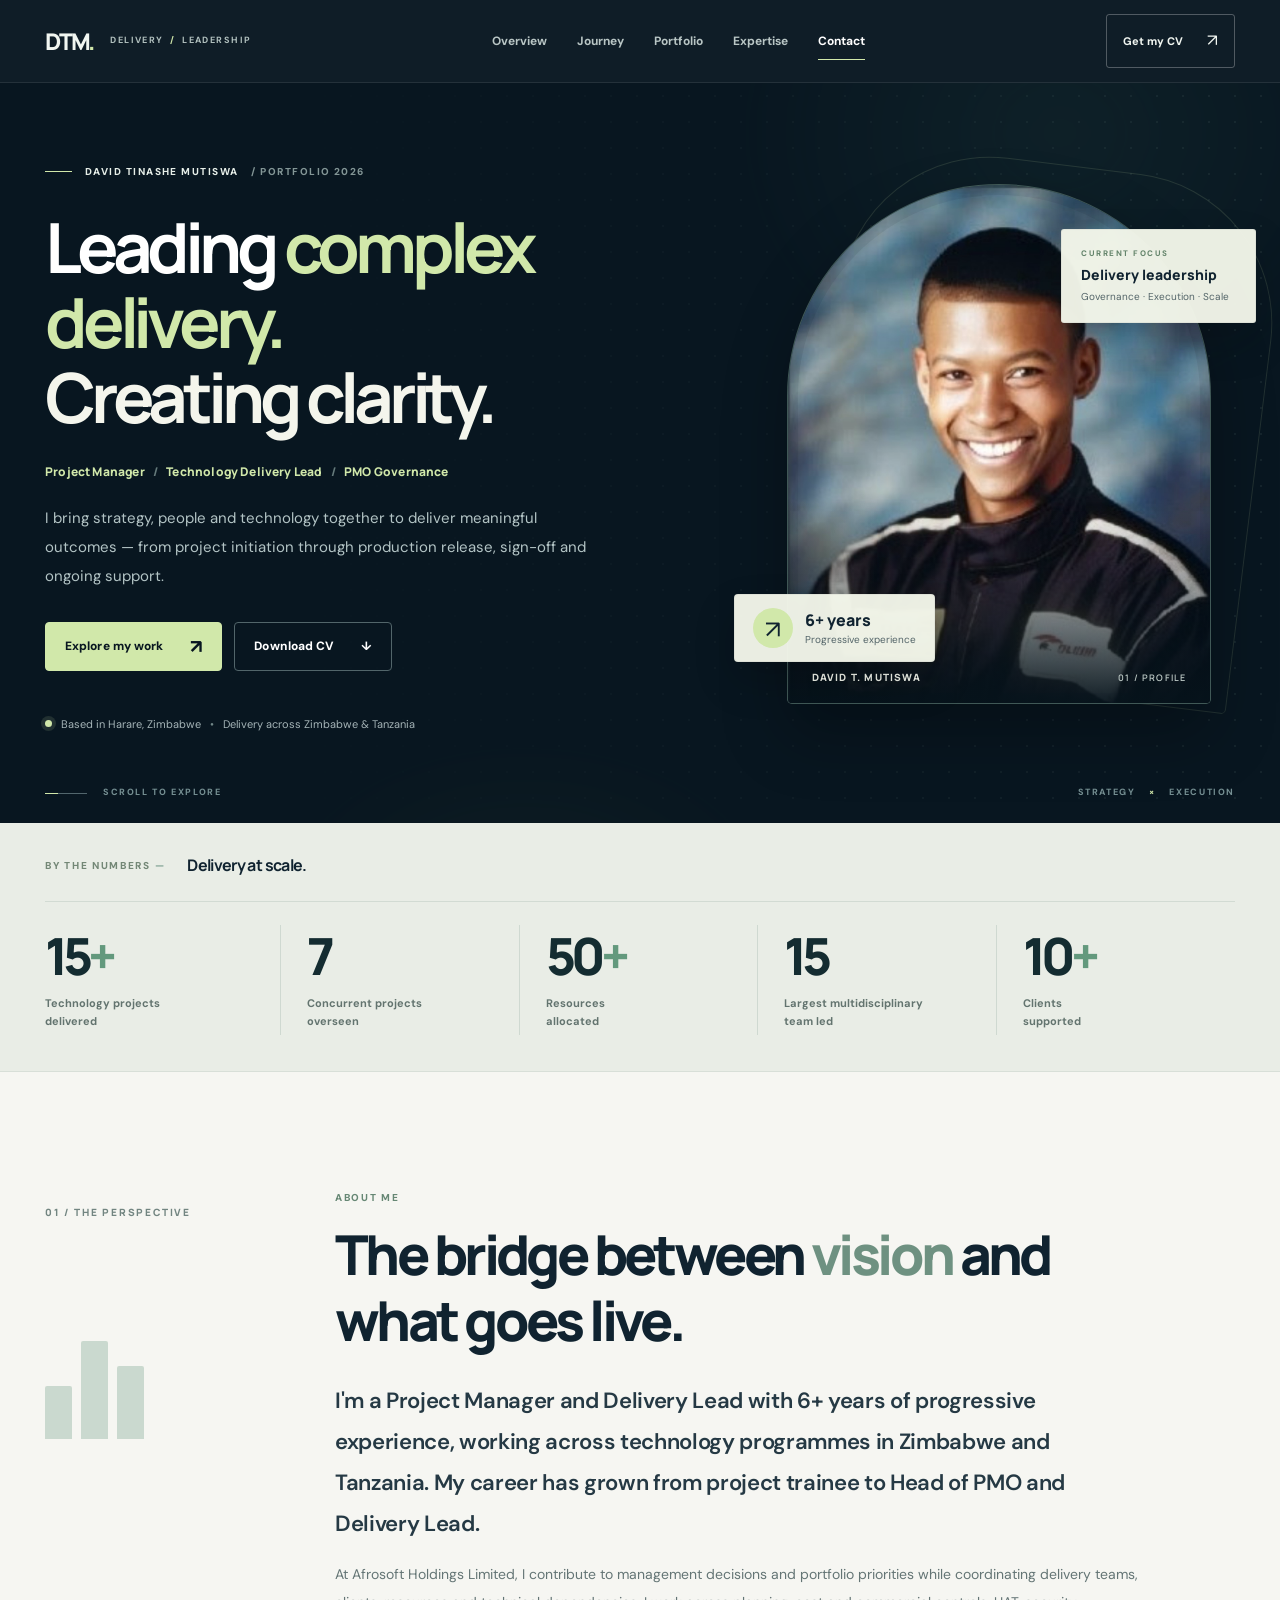
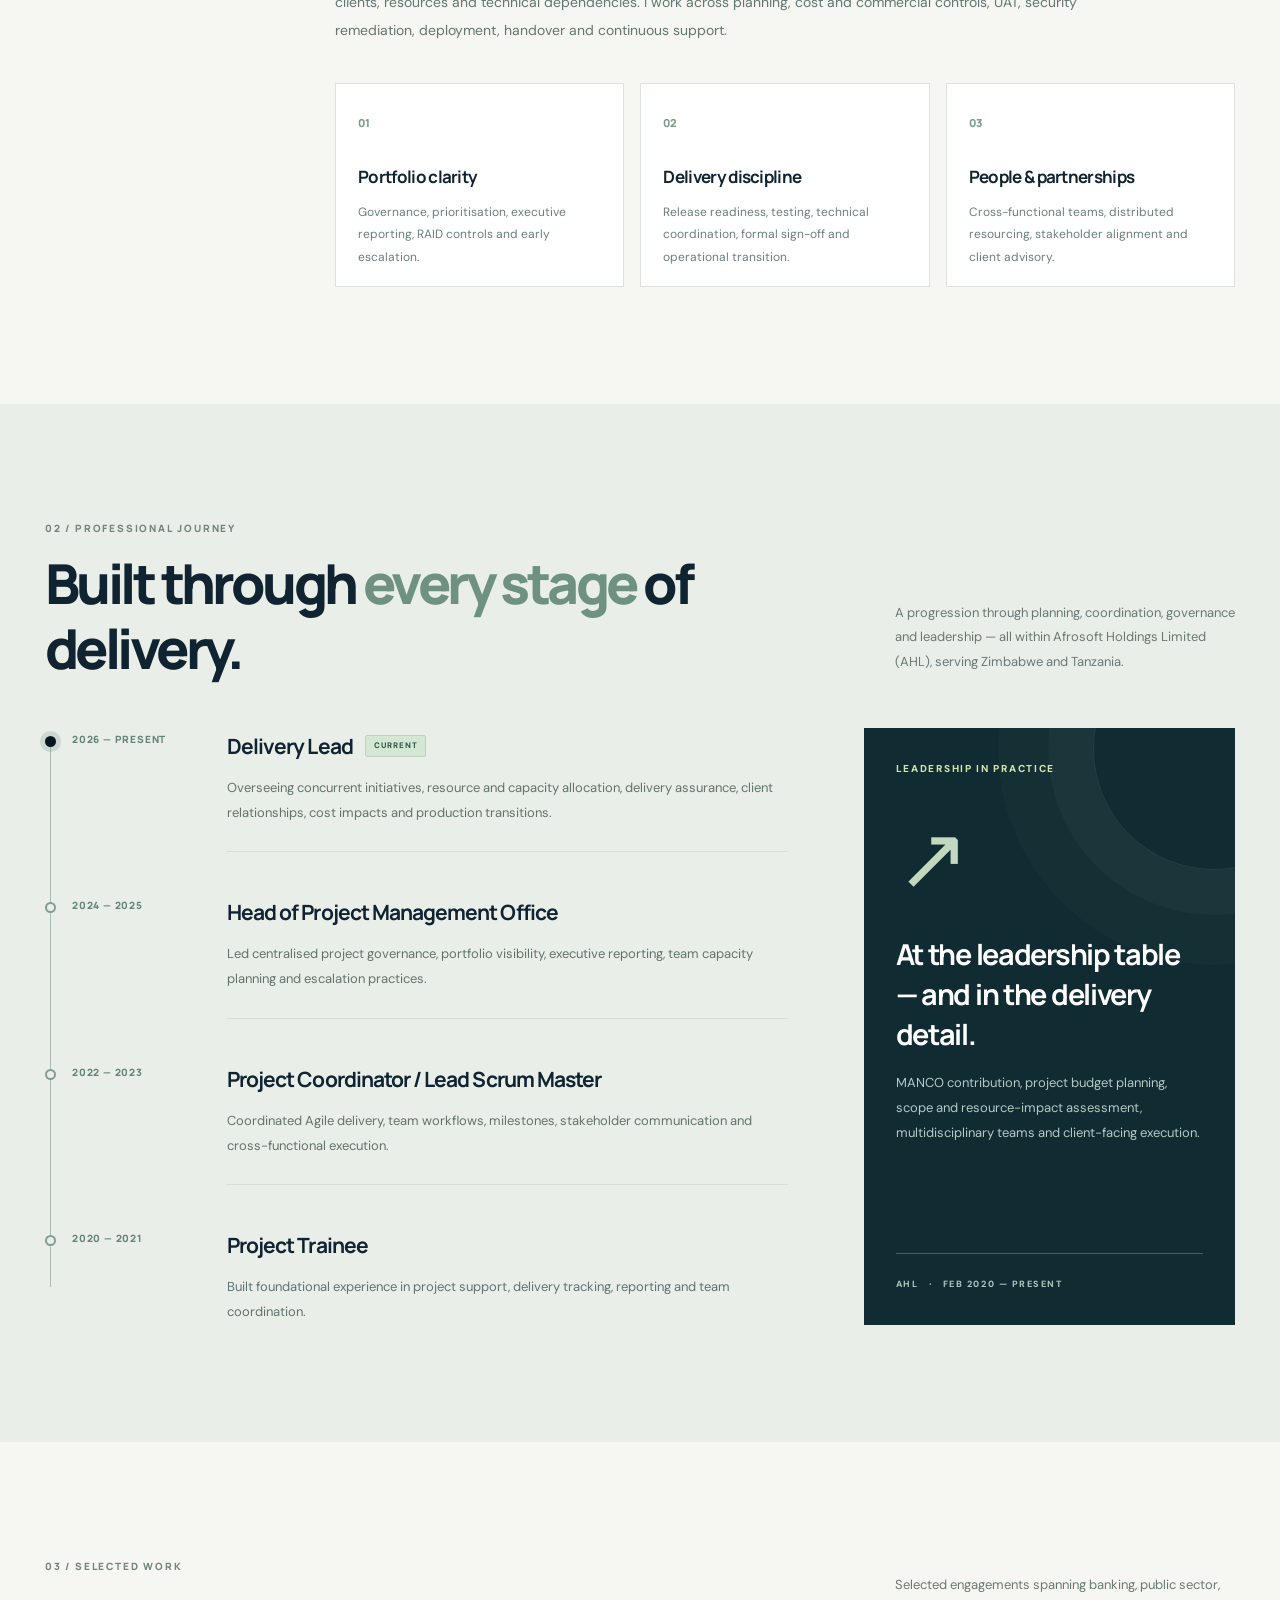
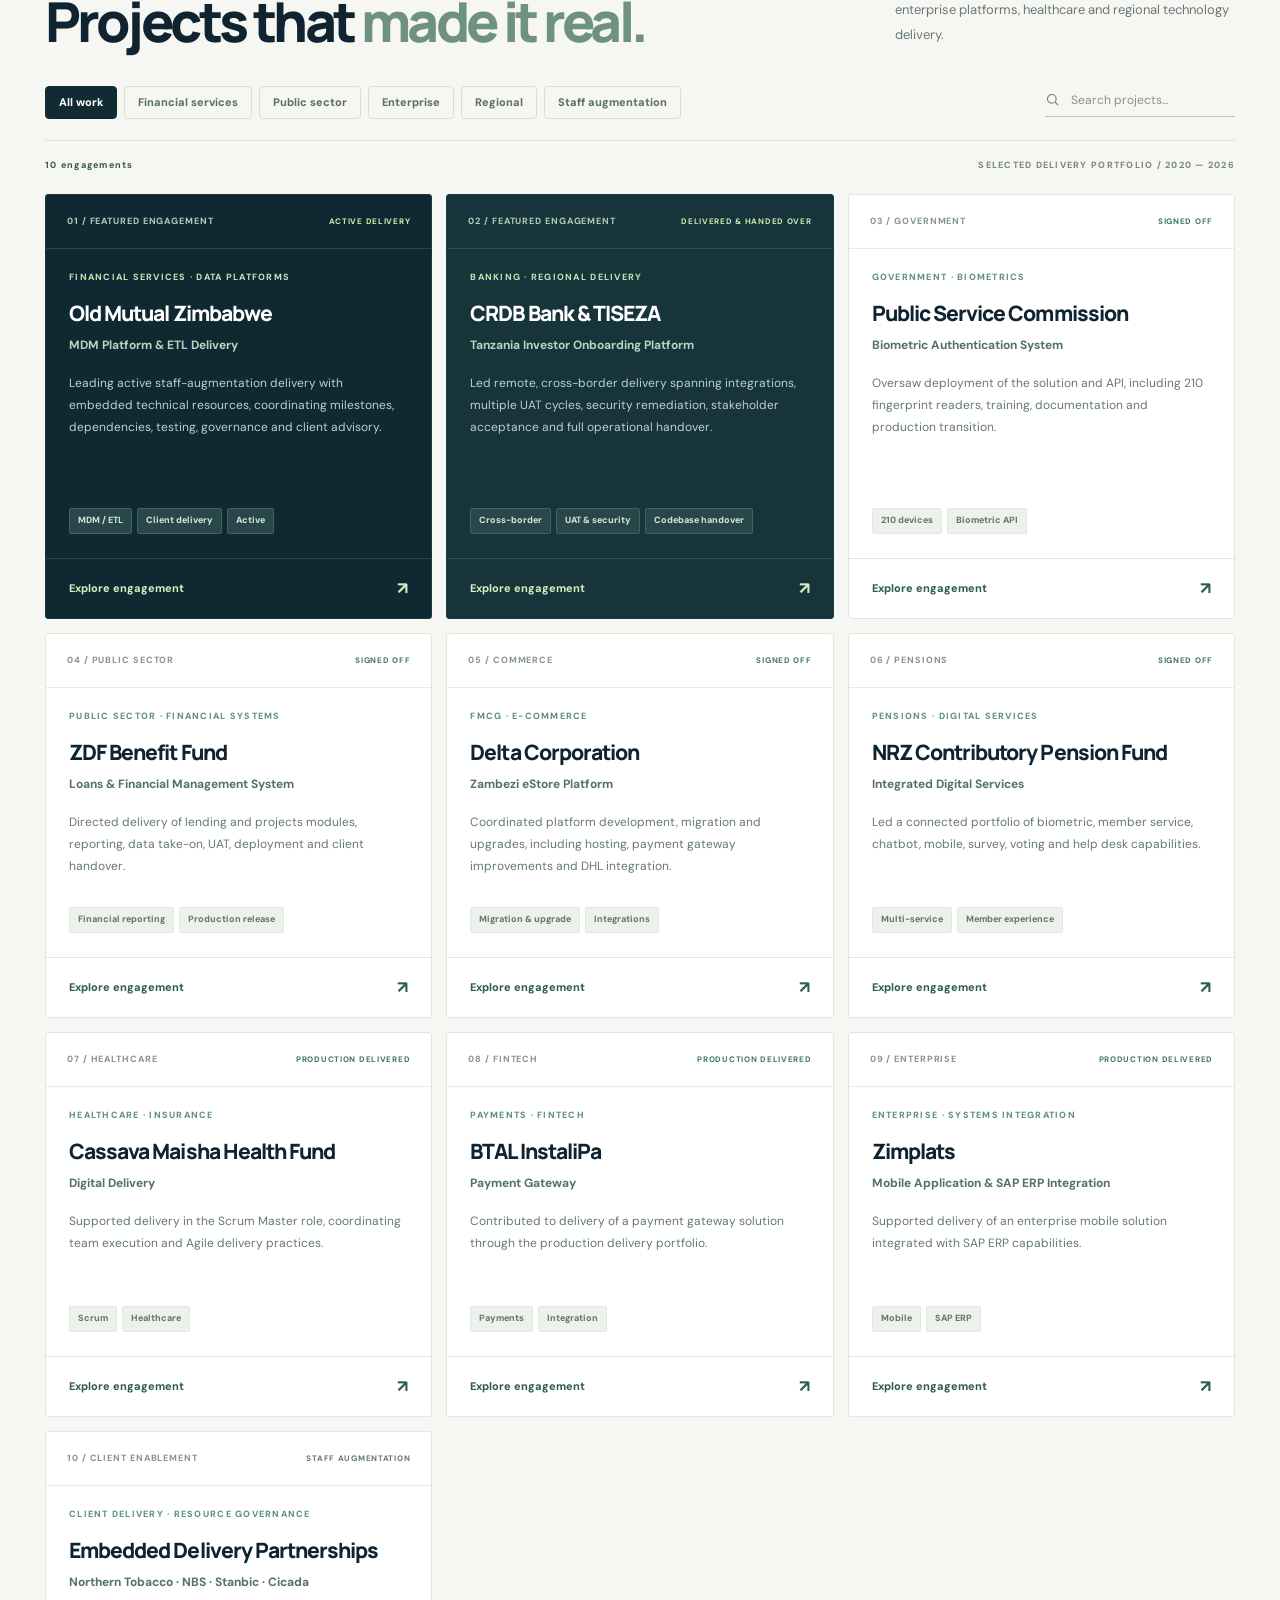
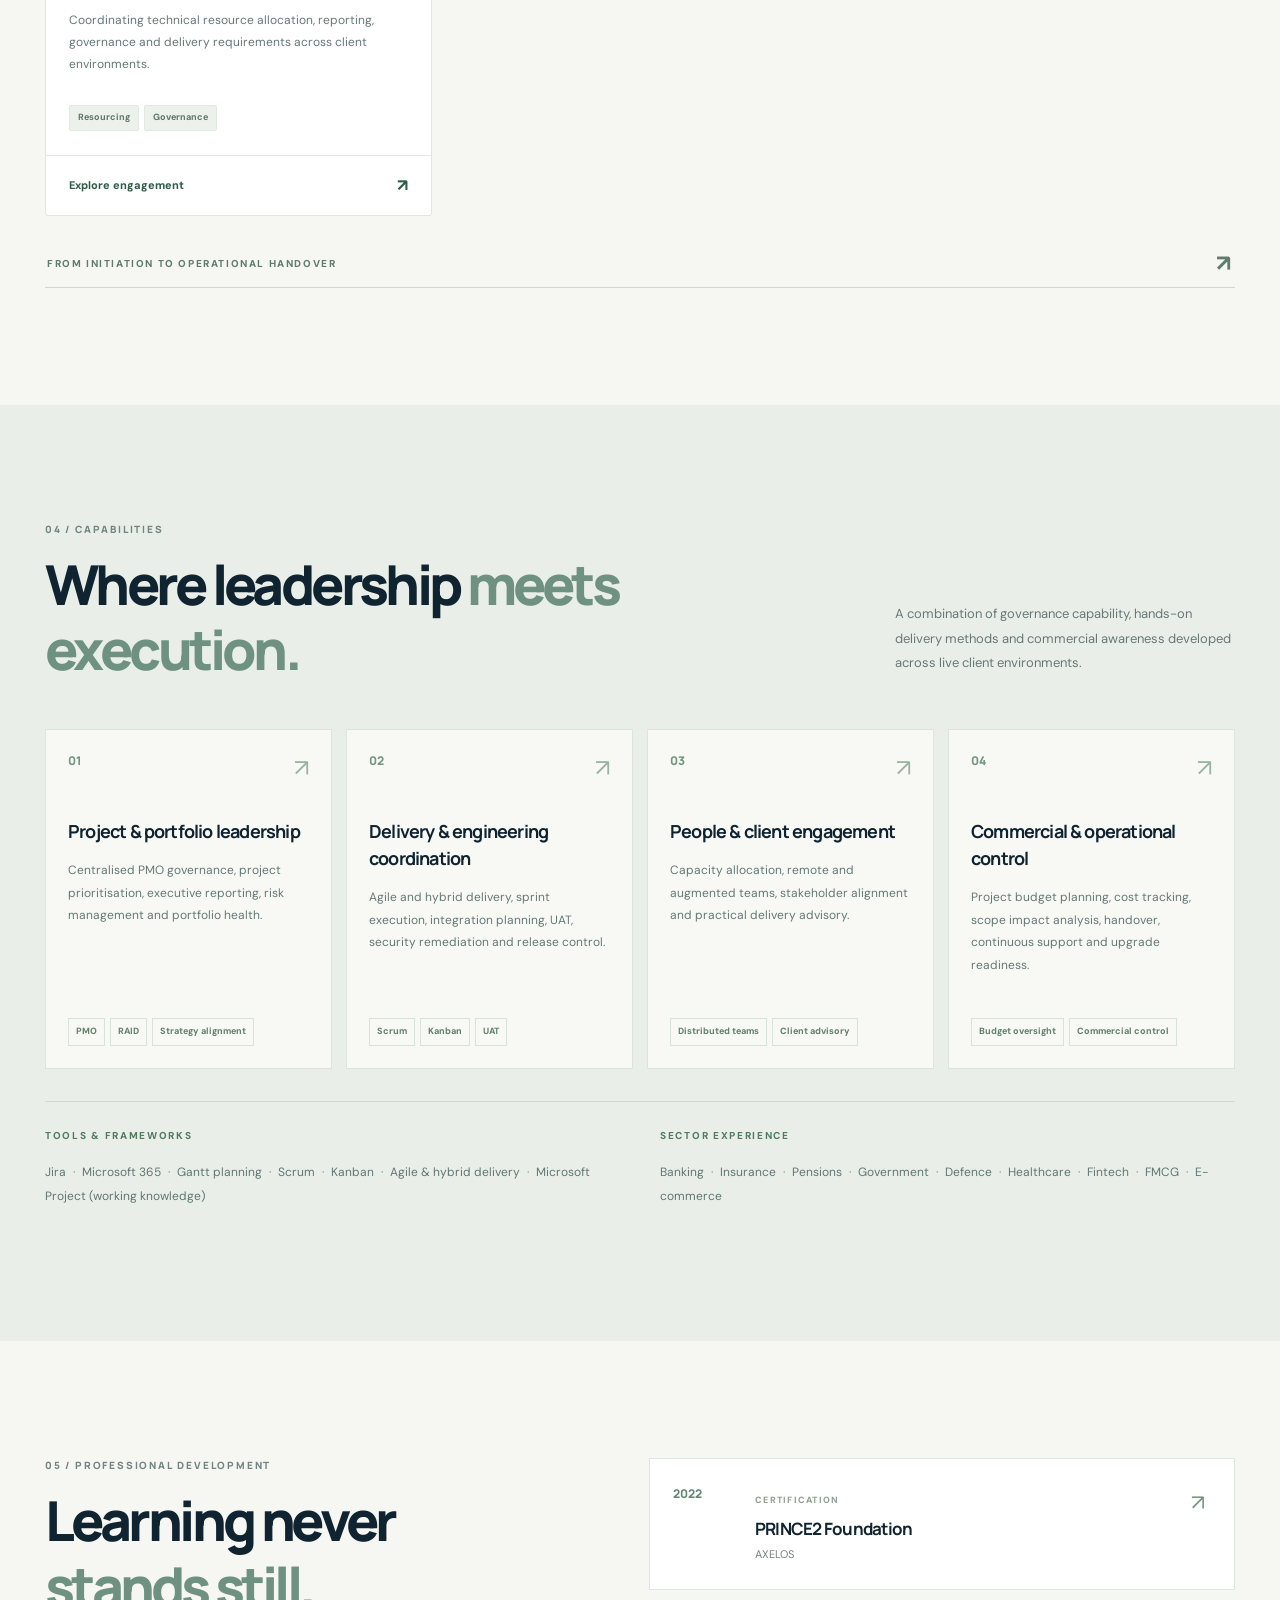
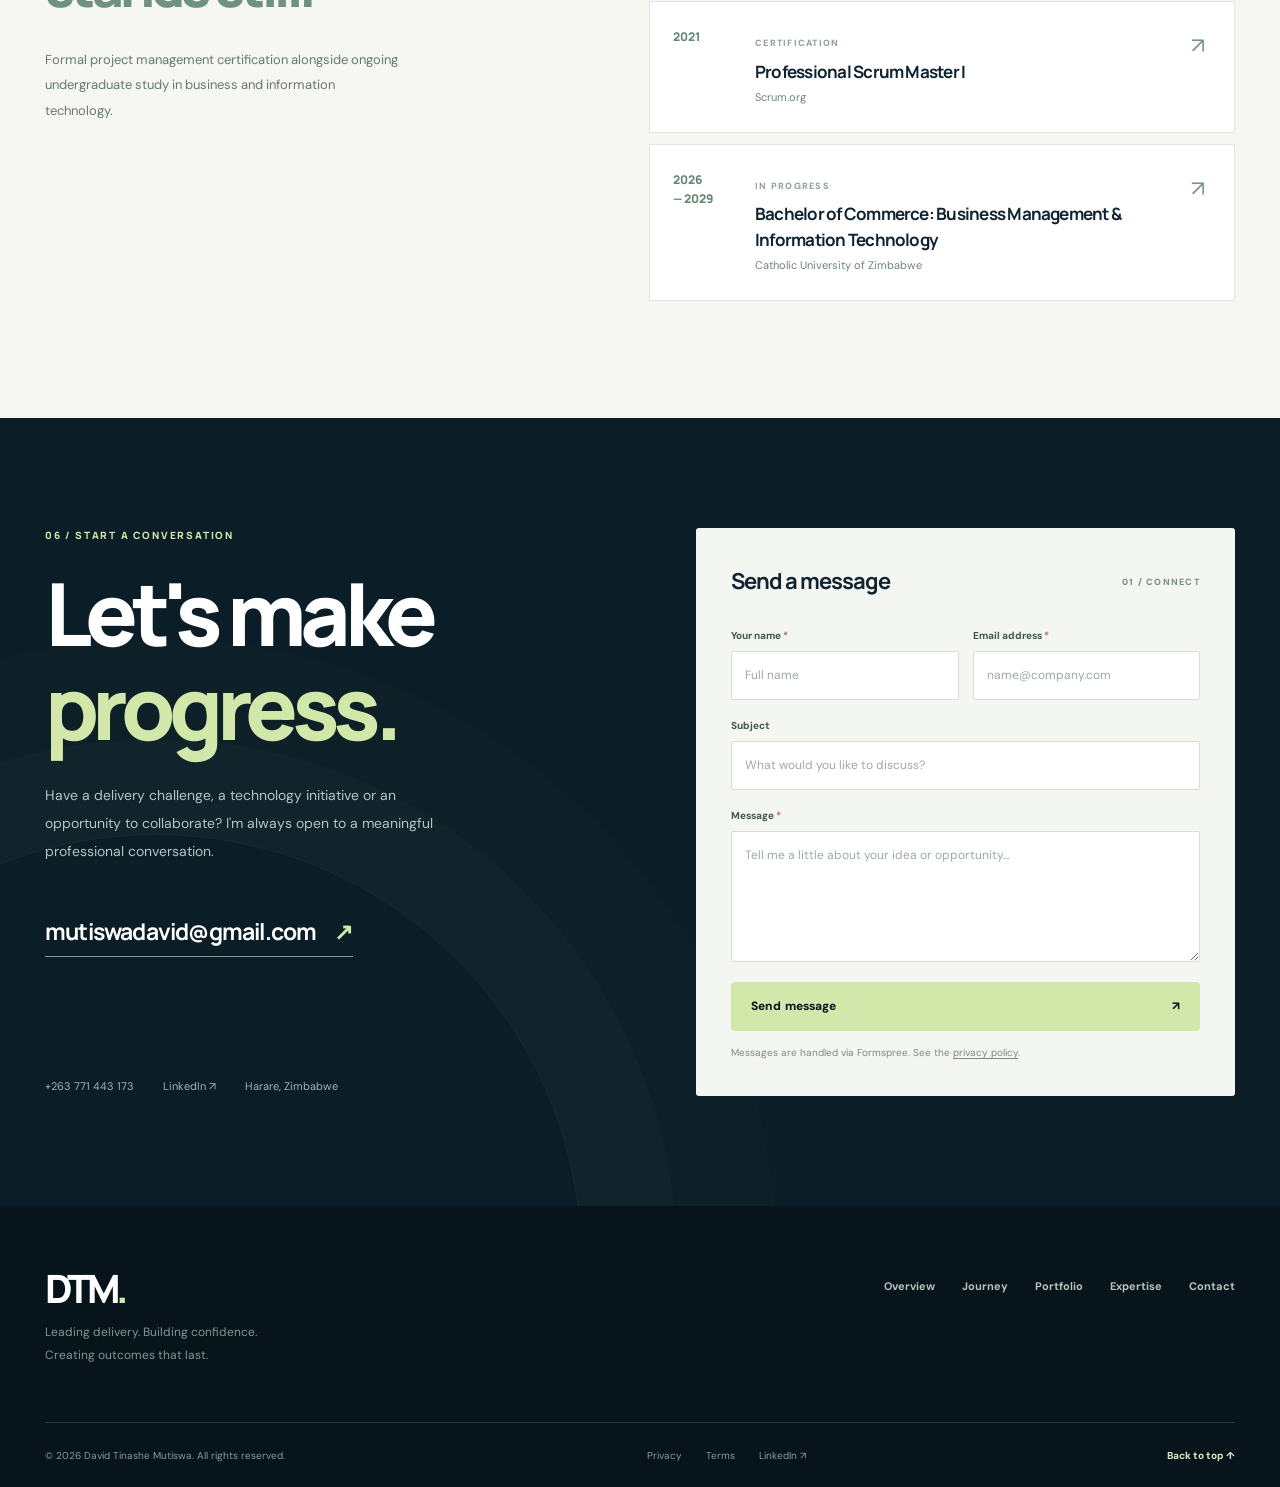
==== commit 301136ca: "Add files via upload" ====
--- a/index.html
+++ b/index.html
@@ -1,921 +1,145 @@
-<!DOCTYPE html>
+<!doctype html>
 <html lang="en">
 <head>
-    <meta charset="UTF-8">
-    <meta name="viewport" content="width=device-width, initial-scale=1.0">
-    <meta name="description" content="David Tinashe Mutiswa - Agile Delivery Lead & Project Manager. Showcasing expertise in Agile transformation, project execution, and high-performance delivery.">
-    <meta name="keywords" content="David Tinashe Mutiswa, Agile Delivery Lead, Project Manager, Agile Transformation, Portfolio Management, Software Development, Project Execution, Governance, Scrum Master, PRINCE2, Zimbabwe, Africa">
-    <meta name="author" content="David Tinashe Mutiswa">
-
-    <!-- Open Graph / Social Media Tags -->
-    <meta property="og:title" content="David Tinashe Mutiswa - Agile Delivery Lead & Project Manager">
-    <meta property="og:description" content="David Tinashe Mutiswa - Agile Delivery Lead / Project Execution & Governance Specialist.">
-    <meta property="og:type" content="website">
-    <meta property="og:url" content="https://yourusername.github.io/"> <!-- IMPORTANT: Update with your actual URL later -->
-    <meta property="og:image" content="dtm.jpg"> <!-- CORRECTED: Image in same directory -->
-    <meta property="og:site_name" content="David Tinashe Mutiswa Portfolio">
-    <meta property="og:image:alt" content="David Tinashe Mutiswa Professional Profile">
-
-    <!-- Twitter Card -->
-    <meta name="twitter:card" content="summary_large_image">
-    <meta name="twitter:title" content="David Tinashe Mutiswa - Agile Delivery Lead & Project Manager">
-    <meta name="twitter:description" content="Agile Delivery Lead | Project Manager with expertise in Agile transformation, portfolio management, and cross-functional team leadership.">
-    <meta name="twitter:image" content="dtm.jpg"> <!-- CORRECTED: Image in same directory -->
-
-    <title>David Tinashe Mutiswa - Agile Delivery Lead & Project Manager</title>
-
-    <!-- Canonical URL -->
-    <link rel="canonical" href="https://yourusername.github.io/"> <!-- IMPORTANT: Update with your actual URL later -->
-
-    <!-- Favicon -->
-    <link rel="icon" type="image/png" href="images/favicon.png">
-    <link rel="apple-touch-icon" href="images/apple-touch-icon.png">
-
-    <!-- Preload Resources -->
-    <link rel="preload" href="style.css" as="style">
-    <link rel="preload" href="https://fonts.googleapis.com/css2?family=Inter:wght@300;400;600;700&family=Roboto+Slab:wght@400;700&display=swap" as="style">
-
-    <!-- Font Awesome -->
-    <link rel="stylesheet" href="https://cdnjs.cloudflare.com/ajax/libs/font-awesome/6.5.2/css/all.min.css" xintegrity="sha512-SnH5WK+bZxgPHs44uWIX+LLJAJ9/2PkPKZ5QiAj6Ta86w+fsb2TkcmfRyVX3pBnMFcV7oQPJkl9QevSCWr3W6A==" crossorigin="anonymous" referrerpolicy="no-referrer" />
-
-    <!-- Google Fonts -->
-    <link rel="preconnect" href="https://fonts.googleapis.com">
-    <link rel="preconnect" href="https://fonts.gstatic.com" crossorigin>
-    <link href="https://fonts.googleapis.com/css2?family=Inter:wght@300;400;600;700&family=Roboto+Slab:wght@400;700&display=swap" rel="stylesheet">
-
-    <!-- CSS -->
-    <link rel="stylesheet" href="style.css">
-    <link rel="stylesheet" href="print.css" media="print">
+  <meta charset="utf-8">
+  <meta name="viewport" content="width=device-width, initial-scale=1">
+  <meta name="theme-color" content="#081620">
+  <meta name="description" content="David Tinashe Mutiswa — Project Manager and Technology Delivery Lead. Explore technology delivery, PMO governance and project experience across Zimbabwe and Tanzania.">
+  <meta name="author" content="David Tinashe Mutiswa">
+  <meta property="og:type" content="profile">
+  <meta property="og:title" content="David Tinashe Mutiswa — Technology Delivery & Project Management">
+  <meta property="og:description" content="Project Manager · Technology Delivery Lead · PMO Governance. 15+ technology projects delivered across Zimbabwe and Tanzania.">
+  <meta property="og:image" content="dtm.jpg">
+  <meta name="twitter:card" content="summary_large_image">
+  <title>David Tinashe Mutiswa — Technology Delivery & Project Management</title>
+  <link rel="icon" href="favicon.svg" type="image/svg+xml">
+  <link rel="preconnect" href="https://fonts.googleapis.com">
+  <link rel="preconnect" href="https://fonts.gstatic.com" crossorigin>
+  <link href="https://fonts.googleapis.com/css2?family=DM+Sans:wght@400;500;600;700&family=Manrope:wght@400;500;600;700;800&display=swap" rel="stylesheet">
+  <link rel="stylesheet" href="style.css">
+  <script src="script.js" defer></script>
 </head>
 <body>
-    <!-- Skip to main content link for accessibility -->
-    <a href="#main" class="skip-link">Skip to main content</a>
+  <a class="skip-link" href="#main">Skip to main content</a>
+  <div class="reading-progress" aria-hidden="true"><span></span></div>
 
-    <header class="hero-section" role="banner">
-        <div class="container">
-            <!-- Profile Picture - CORRECTED PATH AND ADDED data-src FOR LAZY LOADING FALLBACK -->
-            <img src="dtm.jpg"
-                 data-src="dtm.jpg"
-                 alt="David Tinashe Mutiswa Professional Profile Picture"
-                 class="profile-picture"
-                 loading="lazy"
-                 width="180"
-                 height="180">
+  <header class="site-header" id="top">
+    <div class="container header-inner">
+      <a class="brand" href="#home" aria-label="David Tinashe Mutiswa, home"><span class="brand-mark">DTM<span class="brand-dot">.</span></span><span class="brand-caption">DELIVERY <span class="brand-divide">/</span> LEADERSHIP</span></a>
+      <nav class="primary-nav" id="primary-nav" aria-label="Main navigation">
+        <a href="#about">Overview</a><a href="#experience">Journey</a><a href="#projects">Portfolio</a><a href="#expertise">Expertise</a><a href="#contact">Contact</a>
+      </nav>
+      <a class="header-action" href="cv.pdf" download="David_Tinashe_Mutiswa_CV.pdf">Get my CV <span aria-hidden="true">↗</span></a>
+      <button class="menu-toggle" type="button" aria-label="Open menu" aria-controls="primary-nav" aria-expanded="false"><span></span><span></span><span></span></button>
+    </div>
+  </header>
 
-            <h1>David Tinashe Mutiswa</h1>
-            <p class="professional-summary">Agile Delivery Lead | Project Manager with expertise in Agile transformation, portfolio management, and cross-functional team leadership. Skilled in optimizing project delivery pipelines, driving stakeholder alignment, and ensuring on-time, on-budget project execution. Adept at improving team performance through data-driven decision-making and Agile best practices.</p>
-            <p class="objective">Results-driven Agile Delivery Lead / Project Execution & Governance Specialist with a strong focus on quality, client satisfaction, stakeholder alignment, and high-performance delivery. Committed to driving efficiency, optimizing Agile frameworks, and delivering measurable, high-quality results through strategic execution and continuous improvement.</p>
-            <div class="hero-actions">
-                <a href="#contact" class="btn btn-primary">Contact Me</a>
-                <a href="cv.pdf" class="btn btn-secondary" target="_blank" rel="noopener noreferrer" download="David_Tinashe_Mutiswa_CV.pdf">
-                    <i class="fas fa-download" aria-hidden="true"></i> Download CV
-                </a>
-            </div>
+  <main id="main">
+    <section class="hero" id="home" aria-labelledby="hero-title">
+      <div class="hero-glow glow-one" aria-hidden="true"></div><div class="hero-glow glow-two" aria-hidden="true"></div>
+      <div class="hero-grid container">
+        <div class="hero-copy">
+          <div class="eyebrow eyebrow-light"><span class="eyebrow-line"></span> DAVID TINASHE MUTISWA <span class="eyebrow-muted">/ PORTFOLIO 2026</span></div>
+          <h1 id="hero-title">Leading <span>complex delivery.</span><br><em>Creating clarity.</em></h1>
+          <p class="hero-role">Project Manager <span class="role-separator">/</span> Technology Delivery Lead <span class="role-separator">/</span> PMO Governance</p>
+          <p class="hero-intro">I bring strategy, people and technology together to deliver meaningful outcomes — from project initiation through production release, sign-off and ongoing support.</p>
+          <div class="hero-buttons">
+            <a href="#projects" class="button button-lime">Explore my work <span class="arrow" aria-hidden="true">↗</span></a>
+            <a href="cv.pdf" class="button button-outline" download="David_Tinashe_Mutiswa_CV.pdf">Download CV <span aria-hidden="true">↓</span></a>
+          </div>
+          <div class="hero-footnote"><span class="pulse-dot" aria-hidden="true"></span> Based in Harare, Zimbabwe <span class="footnote-divider">•</span> Delivery across Zimbabwe & Tanzania</div>
         </div>
-    </header>
+        <div class="hero-visual" aria-label="Portrait of David Tinashe Mutiswa">
+          <div class="portrait-grid" aria-hidden="true"></div>
+          <div class="portrait-frame"><img class="hero-portrait" src="dtm.jpg" alt="Portrait of David Tinashe Mutiswa" width="640" height="772" fetchpriority="high"><div class="portrait-shade"></div><div class="portrait-footer"><span>DAVID T. MUTISWA</span><span>01 / PROFILE</span></div></div>
+          <div class="visual-stamp stamp-top"><span class="mini-label">CURRENT FOCUS</span><strong>Delivery leadership</strong><span>Governance · Execution · Scale</span></div>
+          <div class="visual-stamp stamp-bottom"><span class="stamp-icon" aria-hidden="true">↗</span><span><strong>6+ years</strong><small>Progressive experience</small></span></div>
+        </div>
+      </div>
+      <div class="hero-bottom container"><span class="scroll-prompt"><span class="scroll-line" aria-hidden="true"></span> SCROLL TO EXPLORE</span><span>STRATEGY <span class="hero-bottom-cross">×</span> EXECUTION</span></div>
+    </section>
 
-    <nav class="navbar" aria-label="Main navigation">
-        <div class="container">
-            <ul class="nav-links">
-                <li><a href="#about" aria-current="page">About</a></li>
-                <li><a href="#experience">Experience</a></li>
-                <li><a href="#skills">Skills</a></li>
-                <li><a href="#projects">Projects</a></li>
-                <li><a href="#contact">Contact</a></li>
-            </ul>
-            <button class="menu-toggle" aria-label="Toggle navigation menu" aria-expanded="false">
-                <i class="fas fa-bars" aria-hidden="true"></i>
-            </button>
+    <section class="impact" aria-labelledby="impact-title">
+      <div class="container">
+        <div class="impact-header"><p class="small-label">BY THE NUMBERS <span class="little-dash">—</span></p><h2 id="impact-title">Delivery at scale.</h2></div>
+        <div class="metric-grid">
+          <div class="metric"><strong><span data-count="15">15</span><span class="metric-plus">+</span></strong><span>Technology projects<br>delivered</span></div>
+          <div class="metric"><strong><span data-count="7">7</span></strong><span>Concurrent projects<br>overseen</span></div>
+          <div class="metric"><strong><span data-count="50">50</span><span class="metric-plus">+</span></strong><span>Resources<br>allocated</span></div>
+          <div class="metric"><strong><span data-count="15">15</span></strong><span>Largest multidisciplinary<br>team led</span></div>
+          <div class="metric"><strong><span data-count="10">10</span><span class="metric-plus">+</span></strong><span>Clients<br>supported</span></div>
         </div>
-    </nav>
+      </div>
+    </section>
 
-    <main id="main" role="main">
-        <section id="about" class="section-padding">
-            <div class="container">
-                <h2>About Me</h2>
-                <div class="about-content">
-                    <div class="about-text">
-                        <p>As a results-driven Agile Delivery Lead and Project Execution & Governance Specialist, I am passionate about optimizing project delivery and fostering high-performance teams. My expertise spans Agile transformation, portfolio management, and cross-functional team leadership, consistently driving stakeholder alignment and ensuring projects are delivered on time and within budget.</p>
-                        <p>I leverage data-driven decision-making to improve team performance and champion Agile best practices, ensuring every initiative aligns with strategic objectives and delivers tangible value.</p>
-                        <p>I am committed to delivering measurable, high-quality results through strategic execution and continuous improvement, always with a strong focus on quality, client satisfaction, and high-performance delivery in complex environments.</p>
-                    </div>
-                    <div class="about-certifications">
-                        <h3>Certifications & Education</h3>
-                        <ul>
-                            <li>
-                                <i class="fas fa-award" aria-hidden="true"></i>
-                                <strong>Projects In Controlled Environments (PRINCE2)</strong> - Axelos (2022)
-                            </li>
-                            <li>
-                                <i class="fas fa-award" aria-hidden="true"></i>
-                                <strong>Professional Scrum Master 1 (PSM1)</strong> - Scrum.Org (2021)
-                            </li>
-                            <li>
-                                <i class="fas fa-graduation-cap" aria-hidden="true"></i>
-                                <strong>A-Level</strong> | Seke 1 High School (Economics, Business Studies)
-                            </li>
-                            <li>
-                                <i class="fas fa-graduation-cap" aria-hidden="true"></i>
-                                <strong>O-Level</strong> | Mutendi High School (History, Commerce, English Literature, English Language, Mathematics, Geography)
-                            </li>
-                        </ul>
-                    </div>
-                </div>
-            </div>
-        </section>
+    <section class="section about-section" id="about" aria-labelledby="about-title">
+      <div class="container about-layout">
+        <div class="section-aside reveal"><span class="section-no">01 / THE PERSPECTIVE</span><div class="aside-motif" aria-hidden="true"><span></span><span></span><span></span></div></div>
+        <div class="section-body reveal"><p class="small-label accent-label">ABOUT ME</p><h2 class="display-heading" id="about-title">The bridge between <span>vision</span> and what goes live.</h2>
+          <p class="lead-text">I'm a Project Manager and Delivery Lead with 6+ years of progressive experience, working across technology programmes in Zimbabwe and Tanzania. My career has grown from project trainee to Head of PMO and Delivery Lead.</p>
+          <p>At Afrosoft Holdings Limited, I contribute to management decisions and portfolio priorities while coordinating delivery teams, clients, resources and technical dependencies. I work across planning, cost and commercial controls, UAT, security remediation, deployment, handover and continuous support.</p>
+          <div class="focus-grid">
+            <div class="focus-card"><span class="focus-number">01</span><h3>Portfolio clarity</h3><p>Governance, prioritisation, executive reporting, RAID controls and early escalation.</p></div>
+            <div class="focus-card"><span class="focus-number">02</span><h3>Delivery discipline</h3><p>Release readiness, testing, technical coordination, formal sign-off and operational transition.</p></div>
+            <div class="focus-card"><span class="focus-number">03</span><h3>People & partnerships</h3><p>Cross-functional teams, distributed resourcing, stakeholder alignment and client advisory.</p></div>
+          </div>
+        </div>
+      </div>
+    </section>
 
-        <section id="experience" class="section-padding bg-light">
-            <div class="container">
-                <h2>Professional Experience</h2>
+    <section class="section journey-section" id="experience" aria-labelledby="experience-title">
+      <div class="container">
+        <div class="section-top reveal"><div><span class="section-no">02 / PROFESSIONAL JOURNEY</span><h2 class="display-heading" id="experience-title">Built through <span>every stage</span> of delivery.</h2></div><p>A progression through planning, coordination, governance and leadership — all within Afrosoft Holdings Limited (AHL), serving Zimbabwe and Tanzania.</p></div>
+        <div class="journey-layout">
+          <div class="timeline reveal">
+            <article class="timeline-item current"><div class="timeline-pin"></div><div class="timeline-year">2026 — PRESENT</div><div class="timeline-detail"><div class="timeline-head"><h3>Delivery Lead</h3><span class="status-pill">CURRENT</span></div><p>Overseeing concurrent initiatives, resource and capacity allocation, delivery assurance, client relationships, cost impacts and production transitions.</p></div></article>
+            <article class="timeline-item"><div class="timeline-pin"></div><div class="timeline-year">2024 — 2025</div><div class="timeline-detail"><h3>Head of Project Management Office</h3><p>Led centralised project governance, portfolio visibility, executive reporting, team capacity planning and escalation practices.</p></div></article>
+            <article class="timeline-item"><div class="timeline-pin"></div><div class="timeline-year">2022 — 2023</div><div class="timeline-detail"><h3>Project Coordinator / Lead Scrum Master</h3><p>Coordinated Agile delivery, team workflows, milestones, stakeholder communication and cross-functional execution.</p></div></article>
+            <article class="timeline-item"><div class="timeline-pin"></div><div class="timeline-year">2020 — 2021</div><div class="timeline-detail"><h3>Project Trainee</h3><p>Built foundational experience in project support, delivery tracking, reporting and team coordination.</p></div></article>
+          </div>
+          <aside class="journey-aside reveal"><div class="aside-card"><span class="small-label">LEADERSHIP IN PRACTICE</span><div class="aside-symbol" aria-hidden="true">↗</div><h3>At the leadership table — and in the delivery detail.</h3><p>MANCO contribution, project budget planning, scope and resource-impact assessment, multidisciplinary teams and client-facing execution.</p><div class="aside-rule"></div><span class="aside-caption">AHL <span>·</span> FEB 2020 — PRESENT</span></div></aside>
+        </div>
+      </div>
+    </section>
 
-                <article class="experience-entry">
-                    <header>
-                        <h3>Head of Project Management Office</h3>
-                        <div class="experience-meta">
-                            <p class="company">Break Through Technologies Africa (BTAL)</p>
-                            <p class="dates"><time datetime="2024-09-16">September 2024</time> - Present</p>
-                        </div>
-                    </header>
-                    <ul>
-                        <li>Established and led the PMO, defining project governance, best practices, and delivery frameworks for software development teams.</li>
-                        <li>Fostered Agile maturity by implementing and scaling Agile frameworks (Scrum, SAFe, Kanban) across the organization.</li>
-                        <li>Developed and enforced Agile best practices, ensuring teams adhere to Agile principles for improved efficiency and collaboration.</li>
-                    </ul>
-                    <button class="btn-expand" aria-expanded="false" aria-controls="experience-details-1">
-                        <span class="show-text">Show Full Responsibilities</span>
-                        <span class="hide-text">Hide Details</span>
-                        <i class="fas fa-chevron-down" aria-hidden="true"></i>
-                    </button>
-                    <div id="experience-details-1" class="expanded-details" hidden>
-                        <ul>
-                            <li>Oversaw multiple software development projects, ensuring alignment with business goals, resource allocation, and risk management.</li>
-                            <li>Trained and mentored Scrum Masters, Product Owners, and Project Managers, driving Agile adoption and continuous improvement.</li>
-                            <li>Led Agile transformation initiatives, optimizing delivery pipelines and improving time-to-market for software solutions.</li>
-                            <li>Monitored key performance indicators (KPIs), such as sprint velocity, cycle time, and project ROI, ensuring data-driven decision-making.</li>
-                            <li>Facilitated executive-level Agile reporting, ensuring transparency and alignment with strategic business objectives.</li>
-                        </ul>
-                    </div>
-                </article>
+    <section class="section projects-section" id="projects" aria-labelledby="projects-title">
+      <div class="container">
+        <div class="section-top project-title-row reveal"><div><span class="section-no">03 / SELECTED WORK</span><h2 class="display-heading" id="projects-title">Projects that <span>made it real.</span></h2></div><p>Selected engagements spanning banking, public sector, enterprise platforms, healthcare and regional technology delivery.</p></div>
+        <div class="portfolio-toolbar reveal"><div class="filter-list" role="group" aria-label="Filter projects by industry or type"><button class="filter-chip active" type="button" data-filter="all" aria-pressed="true">All work</button><button class="filter-chip" type="button" data-filter="financial" aria-pressed="false">Financial services</button><button class="filter-chip" type="button" data-filter="public" aria-pressed="false">Public sector</button><button class="filter-chip" type="button" data-filter="enterprise" aria-pressed="false">Enterprise</button><button class="filter-chip" type="button" data-filter="regional" aria-pressed="false">Regional</button><button class="filter-chip" type="button" data-filter="augmentation" aria-pressed="false">Staff augmentation</button></div><label class="project-search"><span class="sr-only">Search projects</span><svg viewBox="0 0 24 24" aria-hidden="true" width="17" height="17" fill="none" stroke="currentColor" stroke-width="1.7"><circle cx="11" cy="11" r="7"></circle><path d="m16.3 16.3 5 5"></path></svg><input id="project-search" type="search" placeholder="Search projects..." autocomplete="off"></label></div>
+        <div class="portfolio-meta"><span id="portfolio-count" aria-live="polite">10 engagements</span><span>SELECTED DELIVERY PORTFOLIO / 2020 — 2026</span></div>
+        <div class="project-grid" id="project-grid">
+          <article class="project-card featured reveal" data-category="financial augmentation" data-search="old mutual zimbabwe mdm etl data management staff augmentation ongoing"><div class="project-top"><span class="project-index">01 / FEATURED ENGAGEMENT</span><span class="project-type">ACTIVE DELIVERY</span></div><div class="project-content"><p class="project-industry">FINANCIAL SERVICES · DATA PLATFORMS</p><h3>Old Mutual Zimbabwe</h3><p class="project-subtitle">MDM Platform & ETL Delivery</p><p>Leading active staff-augmentation delivery with embedded technical resources, coordinating milestones, dependencies, testing, governance and client advisory.</p><div class="project-tags"><span>MDM / ETL</span><span>Client delivery</span><span>Active</span></div></div><details class="project-detail"><summary>Explore engagement <span aria-hidden="true">↗</span></summary><p>Responsibility includes resource allocation, delivery governance, milestone tracking, dependency management, test coordination and delivery optimisation advice. This work remains in progress.</p></details></article>
+          <article class="project-card featured reveal" data-category="financial regional enterprise" data-search="crdb bank tiseza tanzania investor onboarding platform codebase handover integration"><div class="project-top"><span class="project-index">02 / FEATURED ENGAGEMENT</span><span class="project-type delivered">DELIVERED & HANDED OVER</span></div><div class="project-content"><p class="project-industry">BANKING · REGIONAL DELIVERY</p><h3>CRDB Bank & TISEZA</h3><p class="project-subtitle">Tanzania Investor Onboarding Platform</p><p>Led remote, cross-border delivery spanning integrations, multiple UAT cycles, security remediation, stakeholder acceptance and full operational handover.</p><div class="project-tags"><span>Cross-border</span><span>UAT & security</span><span>Codebase handover</span></div></div><details class="project-detail"><summary>Explore engagement <span aria-hidden="true">↗</span></summary><p>Coordinated Business Analysis, QA, Development, Cybersecurity and UI/UX resources through solution integration, production deployment, client acceptance and handover, including the solution codebase.</p></details></article>
+          <article class="project-card reveal" data-category="public enterprise" data-search="public service commission zimbabwe biometric authentication system api fingerprint readers 210"><div class="project-top"><span class="project-index">03 / GOVERNMENT</span><span class="project-type delivered">SIGNED OFF</span></div><div class="project-content"><p class="project-industry">GOVERNMENT · BIOMETRICS</p><h3>Public Service Commission</h3><p class="project-subtitle">Biometric Authentication System</p><p>Oversaw deployment of the solution and API, including 210 fingerprint readers, training, documentation and production transition.</p><div class="project-tags"><span>210 devices</span><span>Biometric API</span></div></div><details class="project-detail"><summary>Explore engagement <span aria-hidden="true">↗</span></summary><p>Managed delivery through deployment, documentation, client training, acceptance, project close-out and transition into support.</p></details></article>
+          <article class="project-card reveal" data-category="public financial enterprise" data-search="zimbabwe defence forces benefit fund loans financial management system data take on uat"><div class="project-top"><span class="project-index">04 / PUBLIC SECTOR</span><span class="project-type delivered">SIGNED OFF</span></div><div class="project-content"><p class="project-industry">PUBLIC SECTOR · FINANCIAL SYSTEMS</p><h3>ZDF Benefit Fund</h3><p class="project-subtitle">Loans & Financial Management System</p><p>Directed delivery of lending and projects modules, reporting, data take-on, UAT, deployment and client handover.</p><div class="project-tags"><span>Financial reporting</span><span>Production release</span></div></div><details class="project-detail"><summary>Explore engagement <span aria-hidden="true">↗</span></summary><p>Coordinated solution delivery, financial reports, data migration, user acceptance, deployment, training, sign-off and ongoing support transition.</p></details></article>
+          <article class="project-card reveal" data-category="enterprise" data-search="delta corporation zambezi estore development migration upgrade dhl gateway"><div class="project-top"><span class="project-index">05 / COMMERCE</span><span class="project-type delivered">SIGNED OFF</span></div><div class="project-content"><p class="project-industry">FMCG · E-COMMERCE</p><h3>Delta Corporation</h3><p class="project-subtitle">Zambezi eStore Platform</p><p>Coordinated platform development, migration and upgrades, including hosting, payment gateway improvements and DHL integration.</p><div class="project-tags"><span>Migration & upgrade</span><span>Integrations</span></div></div><details class="project-detail"><summary>Explore engagement <span aria-hidden="true">↗</span></summary><p>Oversaw end-to-end delivery through UAT, production deployment, handover and continuous support.</p></details></article>
+          <article class="project-card reveal" data-category="public enterprise" data-search="nrz national railways contributory pension fund biometric life certification mobile chatbot member self service"><div class="project-top"><span class="project-index">06 / PENSIONS</span><span class="project-type delivered">SIGNED OFF</span></div><div class="project-content"><p class="project-industry">PENSIONS · DIGITAL SERVICES</p><h3>NRZ Contributory Pension Fund</h3><p class="project-subtitle">Integrated Digital Services</p><p>Led a connected portfolio of biometric, member service, chatbot, mobile, survey, voting and help desk capabilities.</p><div class="project-tags"><span>Multi-service</span><span>Member experience</span></div></div><details class="project-detail"><summary>Explore engagement <span aria-hidden="true">↗</span></summary><p>Delivery included biometric life certification, stakeholder communication and member self-service, followed by operational handover and ongoing support.</p></details></article>
+          <article class="project-card reveal" data-category="enterprise financial" data-search="cassava maisha health fund scrum master healthcare insurance"><div class="project-top"><span class="project-index">07 / HEALTHCARE</span><span class="project-type delivered">PRODUCTION DELIVERED</span></div><div class="project-content"><p class="project-industry">HEALTHCARE · INSURANCE</p><h3>Cassava Maisha Health Fund</h3><p class="project-subtitle">Digital Delivery</p><p>Supported delivery in the Scrum Master role, coordinating team execution and Agile delivery practices.</p><div class="project-tags"><span>Scrum</span><span>Healthcare</span></div></div><details class="project-detail"><summary>Explore engagement <span aria-hidden="true">↗</span></summary><p>Scrum Master assignment included in the delivered client portfolio.</p></details></article>
+          <article class="project-card reveal" data-category="financial enterprise" data-search="btal instalipa payment gateway fintech"><div class="project-top"><span class="project-index">08 / FINTECH</span><span class="project-type delivered">PRODUCTION DELIVERED</span></div><div class="project-content"><p class="project-industry">PAYMENTS · FINTECH</p><h3>BTAL InstaliPa</h3><p class="project-subtitle">Payment Gateway</p><p>Contributed to delivery of a payment gateway solution through the production delivery portfolio.</p><div class="project-tags"><span>Payments</span><span>Integration</span></div></div><details class="project-detail"><summary>Explore engagement <span aria-hidden="true">↗</span></summary><p>Payment gateway delivery listed among completed solutions in the project portfolio.</p></details></article>
+          <article class="project-card reveal" data-category="enterprise" data-search="zimplats mobile sap erp integration enterprise"><div class="project-top"><span class="project-index">09 / ENTERPRISE</span><span class="project-type delivered">PRODUCTION DELIVERED</span></div><div class="project-content"><p class="project-industry">ENTERPRISE · SYSTEMS INTEGRATION</p><h3>Zimplats</h3><p class="project-subtitle">Mobile Application & SAP ERP Integration</p><p>Supported delivery of an enterprise mobile solution integrated with SAP ERP capabilities.</p><div class="project-tags"><span>Mobile</span><span>SAP ERP</span></div></div><details class="project-detail"><summary>Explore engagement <span aria-hidden="true">↗</span></summary><p>Included among production-delivered technology solutions in the selected portfolio.</p></details></article>
+          <article class="project-card reveal" data-category="augmentation financial enterprise" data-search="northern tobacco nbs stanbic cicada staff augmentation embedded resource governance"><div class="project-top"><span class="project-index">10 / CLIENT ENABLEMENT</span><span class="project-type">STAFF AUGMENTATION</span></div><div class="project-content"><p class="project-industry">CLIENT DELIVERY · RESOURCE GOVERNANCE</p><h3>Embedded Delivery Partnerships</h3><p class="project-subtitle">Northern Tobacco · NBS · Stanbic · Cicada</p><p>Coordinating technical resource allocation, reporting, governance and delivery requirements across client environments.</p><div class="project-tags"><span>Resourcing</span><span>Governance</span></div></div><details class="project-detail"><summary>Explore engagement <span aria-hidden="true">↗</span></summary><p>Selected staff-augmentation engagements cover coordination of resources, client delivery oversight, reporting and governance.</p></details></article>
+        </div>
+        <div class="no-results" id="no-results" hidden><strong>No matching projects.</strong><p>Try a different search or category.</p><button class="text-button" id="reset-projects" type="button">Show all projects ↗</button></div>
+        <div class="portfolio-end reveal"><span>FROM INITIATION TO OPERATIONAL HANDOVER</span><span aria-hidden="true">↗</span></div>
+      </div>
+    </section>
 
-                <article class="experience-entry">
-                    <header>
-                        <h3>Lead Agile Scrum Master and Project Manager</h3>
-                        <div class="experience-meta">
-                            <p class="company">Breakthrough Technologies Africa</p>
-                            <p class="dates"><time datetime="2023-01-02">January 2023</time> - <time datetime="2024-01-02">January 2024</time></p>
-                        </div>
-                    </header>
-                    <ul>
-                        <li>Facilitated Scrum ceremonies (daily stand-ups, sprint planning, retrospectives) to enhance team collaboration and productivity.</li>
-                        <li>Managed project timelines, budgets, and risks, ensuring on-time and within-budget delivery.</li>
-                        <li>Optimized Agile workflows using JIRA, Confluence, or Azure DevOps, improving transparency and tracking.</li>
-                    </ul>
-                    <button class="btn-expand" aria-expanded="false" aria-controls="experience-details-2">
-                        <span class="show-text">Show Full Responsibilities</span>
-                        <span class="hide-text">Hide Details</span>
-                        <i class="fas fa-chevron-down" aria-hidden="true"></i>
-                    </button>
-                    <div id="experience-details-2" class="expanded-details" hidden>
-                        <ul>
-                            <li>Coordinated with stakeholders, developers, and product owners to align project goals with business objectives.</li>
-                            <li>Mentored and coached teams on Agile best practices, increasing efficiency and team ownership.</li>
-                            <li>Implemented process improvements, reducing development cycle times and enhancing project success rates.</li>
-                            <li>Tracked key performance metrics (KPIs), ensuring continuous improvement in team velocity and delivery.</li>
-                        </ul>
-                    </div>
-                </article>
+    <section class="section expertise-section" id="expertise" aria-labelledby="expertise-title">
+      <div class="container"><div class="section-top reveal"><div><span class="section-no">04 / CAPABILITIES</span><h2 class="display-heading" id="expertise-title">Where leadership <span>meets execution.</span></h2></div><p>A combination of governance capability, hands-on delivery methods and commercial awareness developed across live client environments.</p></div>
+        <div class="expertise-grid">
+          <div class="expertise-card reveal"><div class="expertise-icon" aria-hidden="true">01<span>↗</span></div><h3>Project & portfolio leadership</h3><p>Centralised PMO governance, project prioritisation, executive reporting, risk management and portfolio health.</p><div class="chip-row"><span>PMO</span><span>RAID</span><span>Strategy alignment</span></div></div>
+          <div class="expertise-card reveal"><div class="expertise-icon" aria-hidden="true">02<span>↗</span></div><h3>Delivery & engineering coordination</h3><p>Agile and hybrid delivery, sprint execution, integration planning, UAT, security remediation and release control.</p><div class="chip-row"><span>Scrum</span><span>Kanban</span><span>UAT</span></div></div>
+          <div class="expertise-card reveal"><div class="expertise-icon" aria-hidden="true">03<span>↗</span></div><h3>People & client engagement</h3><p>Capacity allocation, remote and augmented teams, stakeholder alignment and practical delivery advisory.</p><div class="chip-row"><span>Distributed teams</span><span>Client advisory</span></div></div>
+          <div class="expertise-card reveal"><div class="expertise-icon" aria-hidden="true">04<span>↗</span></div><h3>Commercial & operational control</h3><p>Project budget planning, cost tracking, scope impact analysis, handover, continuous support and upgrade readiness.</p><div class="chip-row"><span>Budget oversight</span><span>Commercial control</span></div></div>
+        </div>
+        <div class="expertise-bottom reveal"><div><p class="small-label">TOOLS & FRAMEWORKS</p><p>Jira <span>·</span> Microsoft 365 <span>·</span> Gantt planning <span>·</span> Scrum <span>·</span> Kanban <span>·</span> Agile & hybrid delivery <span>·</span> Microsoft Project (working knowledge)</p></div><div><p class="small-label">SECTOR EXPERIENCE</p><p>Banking <span>·</span> Insurance <span>·</span> Pensions <span>·</span> Government <span>·</span> Defence <span>·</span> Healthcare <span>·</span> Fintech <span>·</span> FMCG <span>·</span> E-commerce</p></div></div>
+      </div>
+    </section>
 
-                <article class="experience-entry">
-                    <header>
-                        <h3>Projects Coordinator</h3>
-                        <div class="experience-meta">
-                            <p class="company">Afrosoft Holdings</p>
-                            <p class="dates"><time datetime="2022-01-02">January 2022</time> - <time datetime="2023-01-02">January 2023</time></p>
-                        </div>
-                    </header>
-                    <ul>
-                        <li>Assisted in planning, scheduling, and tracking software development projects.</li>
-                        <li>Coordinated Agile/Scrum ceremonies (stand-ups, sprint planning, retrospectives).</li>
-                        <li>Managed and updated JIRA, Trello, or Azure DevOps for backlog tracking and task assignments.</li>
-                    </ul>
-                    <button class="btn-expand" aria-expanded="false" aria-controls="experience-details-3">
-                        <span class="show-text">Show Full Responsibilities</span>
-                        <span class="hide-text">Hide Details</span>
-                        <i class="fas fa-chevron-down" aria-hidden="true"></i>
-                    </button>
-                    <div id="experience-details-3" class="expanded-details" hidden>
-                        <ul>
-                            <li>Acted as a bridge between developers, testers, product owners, and stakeholders to ensure project alignment.</li>
-                            <li>Monitored project timelines, risks, and dependencies, ensuring smooth execution.</li>
-                            <li>Prepared and maintained project documentation, reports, and meeting minutes.</li>
-                            <li>Facilitated communication to ensure timely issue resolution and requirement clarification.</li>
-                        </ul>
-                    </div>
-                </article>
+    <section class="section credentials-section" id="credentials" aria-labelledby="credentials-title"><div class="container credentials-layout"><div class="reveal"><span class="section-no">05 / PROFESSIONAL DEVELOPMENT</span><h2 class="display-heading" id="credentials-title">Learning never <span>stands still.</span></h2><p>Formal project management certification alongside ongoing undergraduate study in business and information technology.</p></div><div class="credentials-cards reveal"><div class="credential"><span class="credential-date">2022</span><div><small>CERTIFICATION</small><h3>PRINCE2 Foundation</h3><p>AXELOS</p></div><span class="credential-arrow" aria-hidden="true">↗</span></div><div class="credential"><span class="credential-date">2021</span><div><small>CERTIFICATION</small><h3>Professional Scrum Master I</h3><p>Scrum.org</p></div><span class="credential-arrow" aria-hidden="true">↗</span></div><div class="credential"><span class="credential-date">2026<br>— 2029</span><div><small>IN PROGRESS</small><h3>Bachelor of Commerce: Business Management & Information Technology</h3><p>Catholic University of Zimbabwe</p></div><span class="credential-arrow" aria-hidden="true">↗</span></div></div></div></section>
 
-                <article class="experience-entry">
-                    <header>
-                        <h3>Project Support Officer</h3>
-                        <div class="experience-meta">
-                            <p class="company">Afrosoft Holdings</p>
-                            <p class="dates"><time datetime="2021-01-02">January 2021</time> - <time datetime="2022-01-02">January 2022</time></p>
-                        </div>
-                    </header>
-                    <ul>
-                        <li>Assisted project managers in planning, scheduling, and monitoring project progress.</li>
-                        <li>Maintained project documentation, reports, and meeting minutes.</li>
-                        <li>Tracked tasks and milestones using JIRA.</li>
-                    </ul>
-                    <button class="btn-expand" aria-expanded="false" aria-controls="experience-details-4">
-                        <span class="show-text">Show Full Responsibilities</span>
-                        <span class="hide-text">Hide Details</span>
-                        <i class="fas fa-chevron-down" aria-hidden="true"></i>
-                    </button>
-                    <div id="experience-details-4" class="expanded-details" hidden>
-                        <ul>
-                            <li>Coordinated communication between teams, stakeholders, and external vendors.</li>
-                            <li>Monitored project risks and supported mitigation efforts.</li>
-                            <li>Managed administrative tasks, including budget tracking and resource allocation.</li>
-                        </ul>
-                    </div>
-                </article>
-
-                <article class="experience-entry">
-                    <header>
-                        <h3>Project Trainee</h3>
-                        <div class="experience-meta">
-                            <p class="company">AFROSOFT HOLDINGS</p>
-                            <p class="dates"><time datetime="2020-01-02">January 2020</time> - <time datetime="2021-01-02">January 2021</time></p>
-                        </div>
-                    </header>
-                    <ul>
-                        <li>Assisted in project planning, risk management, and stakeholder coordination.</li>
-                        <li>Gained hands-on experience in Agile (Scrum, Kanban) and SDLC.</li>
-                        <li>Managed JIRA boards, tracked tasks, and supported backlog prioritization.</li>
-                    </ul>
-                    <button class="btn-expand" aria-expanded="false" aria-controls="experience-details-5">
-                        <span class="show-text">Show Full Responsibilities</span>
-                        <span class="hide-text">Hide Details</span>
-                        <i class="fas fa-chevron-down" aria-hidden="true"></i>
-                    </button>
-                    <div id="experience-details-5" class="expanded-details" hidden>
-                        <ul>
-                            <li>Participated in sprint planning, stand-ups, and retrospectives.</li>
-                            <li>Assisted in documentation, reporting, and process improvements.</li>
-                        </ul>
-                    </div>
-                </article>
-            </div>
-        </section>
-
-        <section id="skills" class="section-padding">
-            <div class="container">
-                <h2>Skills & Expertise</h2>
-                <div class="skills-grid">
-                    <div class="skills-category">
-                        <h3><i class="fas fa-project-diagram" aria-hidden="true"></i> Agile & Project Management</h3>
-                        <ul class="skills-list">
-                            <li>
-                                <span class="skill-name">Agile Leadership & Transformation</span>
-                                <div class="skill-level" aria-label="Expert level">
-                                    <div class="skill-level-bar" style="width: 95%"></div>
-                                </div>
-                            </li>
-                            <li>
-                                <span class="skill-name">Scaling Agile (Scrum, Kanban)</span>
-                                <div class="skill-level" aria-label="Expert level">
-                                    <div class="skill-level-bar" style="width: 90%"></div>
-                                </div>
-                            </li>
-                            <li>
-                                <span class="skill-name">Enterprise Agile Strategy & Governance</span>
-                                <div class="skill-level" aria-label="Advanced level">
-                                    <div class="skill-level-bar" style="width: 85%"></div>
-                                </div>
-                            </li>
-                            <li>
-                                <span class="skill-name">Agile Maturity & Change Management</span>
-                                <div class="skill-level" aria-label="Advanced level">
-                                    <div class="skill-level-bar" style="width: 88%"></div>
-                                </div>
-                            </li>
-                            <li>
-                                <span class="skill-name">Lean Portfolio Management (LPM)</span>
-                                <div class="skill-level" aria-label="Advanced level">
-                                    <div class="skill-level-bar" style="width: 82%"></div>
-                                </div>
-                            </li>
-                            <li>
-                                <span class="skill-name">Project & Portfolio Execution</span>
-                                <div class="skill-level" aria-label="Expert level">
-                                    <div class="skill-level-bar" style="width: 93%"></div>
-                                </div>
-                            </li>
-                            <li>
-                                <span class="skill-name">Strategic Project & Program Delivery</span>
-                                <div class="skill-level" aria-label="Expert level">
-                                    <div class="skill-level-bar" style="width: 90%"></div>
-                                </div>
-                            </li>
-                            <li>
-                                <span class="skill-name">Risk, Budget & Resource Optimization</span>
-                                <div class="skill-level" aria-label="Advanced level">
-                                    <div class="skill-level-bar" style="width: 87%"></div>
-                                </div>
-                            </li>
-                            <li>
-                                <span class="skill-name">Business Agility & Value Stream Management</span>
-                                <div class="skill-level" aria-label="Advanced level">
-                                    <div class="skill-level-bar" style="width: 85%"></div>
-                                </div>
-                            </li>
-                            <li>
-                                <span class="skill-name">OKR & KPI-Driven Performance Tracking</span>
-                                <div class="skill-level" aria-label="Expert level">
-                                    <div class="skill-level-bar" style="width: 92%"></div>
-                                </div>
-                            </li>
-                            <li>
-                                <span class="skill-name">Enterprise Digital Transformation</span>
-                                <div class="skill-level" aria-label="Advanced level">
-                                    <div class="skill-level-bar" style="width: 89%"></div>
-                                </div>
-                            </li>
-                            <li>
-                                <span class="skill-name">Agile & DevOps Integration (CI/CD, SDLC)</span>
-                                <div class="skill-level" aria-label="Intermediate level">
-                                    <div class="skill-level-bar" style="width: 78%"></div>
-                                </div>
-                            </li>
-                            <li>
-                                <span class="skill-name">AI & Data-Driven Decision Making in Agile</span>
-                                <div class="skill-level" aria-label="Intermediate level">
-                                    <div class="skill-level-bar" style="width: 75%"></div>
-                                </div>
-                            </li>
-                            <li>
-                                <span class="skill-name">Agile Metrics (Velocity, Lead Time, Cycle Time)</span>
-                                <div class="skill-level" aria-label="Expert level">
-                                    <div class="skill-level-bar" style="width: 90%"></div>
-                                </div>
-                            </li>
-                        </ul>
-                    </div>
-
-                    <div class="skills-category">
-                        <h3><i class="fas fa-tools" aria-hidden="true"></i> Tools & Technologies</h3>
-                        <ul class="skills-list">
-                            <li>
-                                <span class="skill-name">JIRA</span>
-                                <div class="skill-level" aria-label="Expert level">
-                                    <div class="skill-level-bar" style="width: 95%"></div>
-                                </div>
-                            </li>
-                            <li>
-                                <span class="skill-name">Confluence</span>
-                                <div class="skill-level" aria-label="Advanced level">
-                                    <div class="skill-level-bar" style="width: 85%"></div>
-                                </div>
-                            </li>
-                            <li>
-                                <span class="skill-name">Gantt Tool</span>
-                                <div class="skill-level" aria-label="Advanced level">
-                                    <div class="skill-level-bar" style="width: 80%"></div>
-                                </div>
-                            </li>
-                            <li>
-                                <span class="skill-name">Power BI</span>
-                                <div class="skill-level" aria-label="Intermediate level">
-                                    <div class="skill-level-bar" style="width: 75%"></div>
-                                </div>
-                            </li>
-                            <li>
-                                <span class="skill-name">Lean Portfolio Management Tools</span>
-                                <div class="skill-level" aria-label="Advanced level">
-                                    <div class="skill-level-bar" style="width: 80%"></div>
-                                </div>
-                            </li>
-                            <li>
-                                <span class="skill-name">Azure DevOps</span>
-                                <div class="skill-level" aria-label="Intermediate level">
-                                    <div class="skill-level-bar" style="width: 70%"></div>
-                                </div>
-                            </li>
-                            <li>
-                                <span class="skill-name">Trello</span>
-                                <div class="skill-level" aria-label="Expert level">
-                                    <div class="skill-level-bar" style="width: 90%"></div>
-                                </div>
-                            </li>
-                            <li>
-                                <span class="skill-name">SAP ERP</span>
-                                <div class="skill-level" aria-label="Intermediate level">
-                                    <div class="skill-level-bar" style="width: 70%"></div>
-                                </div>
-                            </li>
-                            <li>
-                                <span class="skill-name">Secure Payment APIs</span>
-                                <div class="skill-level" aria-label="Advanced level">
-                                    <div class="skill-level-bar" style="width: 85%"></div>
-                                </div>
-                            </li>
-                            <li>
-                                <span class="skill-name">Biometric APIs</span>
-                                <div class="skill-level" aria-label="Advanced level">
-                                    <div class="skill-level-bar" style="width: 85%"></div>
-                                </div>
-                            </li>
-                            <li>
-                                <span class="skill-name">KYC APIs</span>
-                                <div class="skill-level" aria-label="Advanced level">
-                                    <div class="skill-level-bar" style="width: 80%"></div>
-                                </div>
-                            </li>
-                            <li>
-                                <span class="skill-name">Cloud-Based Financial Systems</span>
-                                <div class="skill-level" aria-label="Intermediate level">
-                                    <div class="skill-level-bar" style="width: 75%"></div>
-                                </div>
-                            </li>
-                        </ul>
-                    </div>
-                </div>
-            </div>
-        </section>
-
-        <section id="projects" class="section-padding bg-light">
-            <div class="container">
-                <h2>Key Projects</h2>
-
-                <div class="project-filters" role="group" aria-label="Filter projects by category">
-                    <button class="filter-btn active" data-filter="all" aria-pressed="true">All Projects</button>
-                    <button class="filter-btn" data-filter="agile" aria-pressed="false">Agile Transformations</button>
-                    <button class="filter-btn" data-filter="payment" aria-pressed="false">Payment Systems</button>
-                    <button class="filter-btn" data-filter="government" aria-pressed="false">Government & Public Sector</button>
-                    <button class="filter-btn" data-filter="healthcare" aria-pressed="false">Healthcare</button>
-                    <button class="filter-btn" data-filter="ecommerce" aria-pressed="false">E-commerce</button>
-                    <button class="filter-btn" data-filter="enterprise" aria-pressed="false">Enterprise Systems</button>
-                </div>
-
-                <div class="projects-grid">
-                    <article class="project-entry" data-category="government enterprise">
-                        <div class="project-card">
-                            <div class="project-header">
-                                <h3>Public Service Commission (PSC) Biometric Proof Life Authentication</h3>
-                                <div class="project-meta">
-                                    <span class="project-date"><i class="fas fa-calendar-alt" aria-hidden="true"></i> <time datetime="2022">2022</time></span>
-                                    <span class="project-client"><i class="fas fa-building" aria-hidden="true"></i> Government of Zimbabwe</span>
-                                </div>
-                            </div>
-                            <p class="project-overview">Led the implementation of a biometric authentication system to enhance pensioner verification, eliminate fraud, and streamline payroll management for the PSC.</p>
-                            <div class="project-technologies">
-                                <span class="tech-tag">Biometric APIs</span>
-                                <span class="tech-tag">JIRA</span>
-                                <span class="tech-tag">Confluence</span>
-                                <span class="tech-tag">Gantt Tool</span>
-                            </div>
-                            <details class="project-details">
-                                <summary>
-                                    <span class="summary-title">View Project Details</span>
-                                    <i class="fas fa-chevron-down" aria-hidden="true"></i>
-                                </summary>
-                                <div class="details-content">
-                                    <h4>Key Contributions:</h4>
-                                    <ul>
-                                        <li><strong>Project Planning & Execution:</strong> Defined scope, milestones, and success criteria, ensuring stakeholder alignment and a clear roadmap for delivery.</li>
-                                        <li><strong>Agile Development:</strong> Managed sprints, backlog prioritization, and facilitated team collaboration using JIRA & Confluence, fostering an iterative development cycle.</li>
-                                        <li><strong>System Integration:</strong> Led the seamless deployment of fingerprint & facial recognition technologies for secure and accurate authentication.</li>
-                                        <li><strong>Testing & Deployment:</strong> Conducted rigorous User Acceptance Testing (UAT), managed pilot rollouts, and oversaw nationwide implementation with minimal disruption to ongoing operations.</li>
-                                        <li><strong>Risk & Compliance Management:</strong> Ensured robust data security measures, scalability of the system, and strict adherence to all relevant regulatory compliance standards.</li>
-                                    </ul>
-                                    <h4>Impact:</h4>
-                                    <ul>
-                                        <li><strong>Fraud Elimination:</strong> Successfully eliminated pension fraud, leading to significant reduction in financial losses for the public service.</li>
-                                        <li><strong>Improved Verification Speed:</strong> Drastically cut processing time from weeks to real-time verification, enhancing operational efficiency.</li>
-                                        <li><strong>Enhanced Security & Accessibility:</strong> Boosted overall data security and provided nationwide accessibility for pensioners, improving service delivery.</li>
-                                    </ul>
-                                </div>
-                            </details>
-                        </div>
-                    </article>
-
-                    <article class="project-entry" data-category="enterprise">
-                        <div class="project-card">
-                            <div class="project-header">
-                                <h3>Tanzania Investor Onboarding Platform</h3>
-                                <div class="project-meta">
-                                    <span class="project-date"><i class="fas fa-calendar-alt" aria-hidden="true"></i> <time datetime="2021">2021</time></span>
-                                    <span class="project-client"><i class="fas fa-globe" aria-hidden="true"></i> Tanzanian Government/Financial Sector</span>
-                                </div>
-                            </div>
-                            <p class="project-overview">Spearheaded the development of a digital platform to streamline investor registration, approvals, and compliance, enhancing efficiency and transparency.</p>
-                            <div class="project-technologies">
-                                <span class="tech-tag">KYC APIs</span>
-                                <span class="tech-tag">JIRA</span>
-                                <span class="tech-tag">Confluence</span>
-                                <span class="tech-tag">Agile Delivery</span>
-                            </div>
-                            <details class="project-details">
-                                <summary>
-                                    <span class="summary-title">View Project Details</span>
-                                    <i class="fas fa-chevron-down" aria-hidden="true"></i>
-                                </summary>
-                                <div class="details-content">
-                                    <h4>Key Contributions:</h4>
-                                    <ul>
-                                        <li><strong>Agile Execution & Alignment:</strong> Managed Agile sprints, ensured stakeholder alignment, and oversaw seamless system integration across various modules.</li>
-                                        <li><strong>Feature Implementation:</strong> Successfully implemented robust KYC (Know Your Customer) verification processes, digital submission functionalities, and automated approval workflows.</li>
-                                        <li><strong>Compliance & Security:</strong> Ensured strict adherence to all regulatory compliance requirements and implemented strong data security protocols to protect sensitive investor information.</li>
-                                        <li><strong>User Adoption:</strong> Facilitated comprehensive user training and adoption programs, ensuring a seamless onboarding experience for new investors and administrative staff.</li>
-                                    </ul>
-                                    <h4>Impact:</h4>
-                                    <ul>
-                                        <li><strong>Accelerated Processes:</strong> Significantly accelerated investor registration and approval timelines, reducing bureaucratic delays.</li>
-                                        <li><strong>Enhanced Transparency:</strong> Improved overall compliance and transparency in the investor onboarding process, fostering trust.</li>
-                                        <li><strong>Boosted FDI:</strong> Contributed to boosting Foreign Direct Investment (FDI) by simplifying and digitizing the onboarding experience for international investors.</li>
-                                    </ul>
-                                </div>
-                            </details>
-                        </div>
-                    </article>
-
-                    <article class="project-entry" data-category="agile healthcare payment">
-                        <div class="project-card">
-                            <div class="project-header">
-                                <h3>Maisha Health Fund</h3>
-                                <div class="project-meta">
-                                    <span class="project-date"><i class="fas fa-calendar-alt" aria-hidden="true"></i> <time datetime="2020">2020</time></span>
-                                    <span class="project-client"><i class="fas fa-hospital" aria-hidden="true"></i> Healthcare Sector</span>
-                                </div>
-                            </div>
-                            <p class="project-overview">Led the Agile transformation and delivery of Maisha Health Fund, a digital healthcare funding platform designed to enhance healthcare accessibility, claims processing, and member management.</p>
-                            <div class="project-technologies">
-                                <span class="tech-tag">JIRA</span>
-                                <span class="tech-tag">Confluence</span>
-                                <span class="tech-tag">Secure Payment APIs</span>
-                                <span class="tech-tag">Agile Transformation</span>
-                            </div>
-                            <details class="project-details">
-                                <summary>
-                                    <span class="summary-title">View Project Details</span>
-                                    <i class="fas fa-chevron-down" aria-hidden="true"></i>
-                                </summary>
-                                <div class="details-content">
-                                    <h4>Key Contributions:</h4>
-                                    <ul>
-                                        <li><strong>Agile Leadership:</strong> Facilitated Scrum ceremonies, backlog prioritization, and sprint execution, ensuring smooth collaboration across diverse teams and fostering a highly productive environment.</li>
-                                        <li><strong>Cross-Functional Coordination:</strong> Aligned developers, product owners, and stakeholders to optimize feature delivery, ensuring a unified vision and efficient execution.</li>
-                                        <li><strong>Process Optimization:</strong> Implemented Agile best practices throughout the development lifecycle, significantly improving team velocity and enhancing overall product quality.</li>
-                                        <li><strong>Risk & Compliance Management:</strong> Ensured strict adherence to all healthcare regulations while integrating secure payment and claims processing systems, prioritizing data privacy and security.</li>
-                                        <li><strong>Training & Adoption:</strong> Coached teams on Agile methodologies, fostering a culture of continuous improvement and empowering team members to take ownership of their work.</li>
-                                    </ul>
-                                    <h4>Impact:</h4>
-                                    <ul>
-                                        <li><strong>Accelerated Delivery:</strong> Significantly reduced time-to-market for new features and platform enhancements.</li>
-                                        <li><strong>Enhanced Efficiency:</strong> Improved claims processing efficiency and user experience for members, leading to higher satisfaction.</li>
-                                        <li><strong>Boosted Productivity:</strong> Enhanced Agile adoption across the organization, resulting in a measurable increase in team productivity and output.</li>
-                                    </ul>
-                                </div>
-                            </details>
-                        </div>
-                    </article>
-
-                    <article class="project-entry" data-category="agile ecommerce payment">
-                        <div class="project-card">
-                            <div class="project-header">
-                                <h3>Zambezi Estore - Digital Marketplace Implementation</h3>
-                                <div class="project-meta">
-                                    <span class="project-date"><i class="fas fa-calendar-alt" aria-hidden="true"></i> <time datetime="2019">2019</time></span>
-                                    <span class="project-client"><i class="fas fa-store" aria-hidden="true"></i> Retail/E-commerce</span>
-                                </div>
-                            </div>
-                            <p class="project-overview">Led the Agile delivery of Zambezi eStore, an e-commerce platform designed to enhance online retail, digital payments, and customer experience for buyers and sellers.</p>
-                            <div class="project-technologies">
-                                <span class="tech-tag">JIRA</span>
-                                <span class="tech-tag">Confluence</span>
-                                <span class="tech-tag">Payment APIs</span>
-                                <span class="tech-tag">Inventory Management Systems</span>
-                            </div>
-                            <details class="project-details">
-                                <summary>
-                                    <span class="summary-title">View Project Details</span>
-                                    <i class="fas fa-chevron-down" aria-hidden="true"></i>
-                                </summary>
-                                <div class="details-content">
-                                    <h4>Key Contributions:</h4>
-                                    <ul>
-                                        <li><strong>Agile Execution:</strong> Managed Scrum ceremonies, sprint planning, and backlog prioritization to ensure timely feature delivery and adherence to project timelines.</li>
-                                        <li><strong>Platform Development:</strong> Oversaw the seamless integration of secure payment gateways, robust inventory management systems, and efficient order tracking functionalities.</li>
-                                        <li><strong>Stakeholder Collaboration:</strong> Coordinated efforts between developers, UX designers, and business teams, optimizing user experience and ensuring alignment with market demands.</li>
-                                        <li><strong>Performance Optimization:</strong> Ensured the platform's scalability, security, and seamless transaction processing capabilities, especially for high-volume traffic.</li>
-                                        <li><strong>Training & Support:</strong> Facilitated comprehensive onboarding programs for vendors, ensuring smooth adoption and effective utilization of the e-commerce platform.</li>
-                                    </ul>
-                                    <h4>Impact:</h4>
-                                    <ul>
-                                        <li><strong>Improved Shopping Experience:</strong> Enhanced the online shopping experience with faster transactions and secure payment options, leading to increased customer satisfaction.</li>
-                                        <li><strong>Increased Sales Growth:</strong> Boosted vendor participation and engagement, directly contributing to significant sales growth and market expansion.</li>
-                                        <li><strong>Optimized Performance:</strong> Enhanced overall platform performance through the implementation of optimized Agile workflows and continuous improvement cycles.</li>
-                                    </ul>
-                                </div>
-                            </details>
-                        </div>
-                    </article>
-
-                    <article class="project-entry" data-category="agile enterprise government">
-                        <div class="project-card">
-                            <div class="project-header">
-                                <h3>National Railways Contributory Pension Fund (NRZCPF) Integrated Systems</h3>
-                                <div class="project-meta">
-                                    <span class="project-date"><i class="fas fa-calendar-alt" aria-hidden="true"></i> <time datetime="2018">2018</time></span>
-                                    <span class="project-client"><i class="fas fa-train" aria-hidden="true"></i> Public Sector/Pension Fund</span>
-                                </div>
-                            </div>
-                            <p class="project-overview">As Lead Agile Scrum Master & Project Manager, I led the design, development, and integration of multiple systems, ensuring seamless functionality, security, and user adoption for NRZCPF.</p>
-                            <div class="project-technologies">
-                                <span class="tech-tag">Biometric Integration</span>
-                                <span class="tech-tag">AI Chatbot</span>
-                                <span class="tech-tag">Mobile App Development</span>
-                                <span class="tech-tag">JIRA</span>
-                            </div>
-                            <details class="project-details">
-                                <summary>
-                                    <span class="summary-title">View Project Details</span>
-                                    <i class="fas fa-chevron-down" aria-hidden="true"></i>
-                                </summary>
-                                <div class="details-content">
-                                    <h4>Key Contributions:</h4>
-                                    <ul>
-                                        <li><strong>Agile Execution:</strong> Managed Scrum ceremonies, sprints, and backlog refinement, ensuring efficient and timely delivery of integrated systems.</li>
-                                        <li><strong>System Integration:</strong> Ensured robust interoperability, security, and scalability across diverse platforms, creating a cohesive ecosystem.</li>
-                                        <li><strong>User Experience & Adoption:</strong> Facilitated comprehensive training, onboarding programs, and continuous stakeholder engagement to maximize user adoption and satisfaction.</li>
-                                        <li><strong>Risk & Compliance:</strong> Ensured stringent data security protocols and strict adherence to all relevant regulatory compliance standards.</li>
-                                    </ul>
-                                    <h4>Implemented Systems & Impact:</h4>
-                                    <ul>
-                                        <li><strong>Biometric Life Certification:</strong> Integrated fingerprint & facial recognition technologies to eliminate fraud and automate pensioner verification processes.</li>
-                                        <li><strong>Voting & Survey Platform:</strong> Developed and deployed a secure digital platform enabling seamless voting and real-time survey analytics for members.</li>
-                                        <li><strong>IT Help Desk:</strong> Implemented an automated ticketing & issue resolution system, significantly improving support efficiency and response times.</li>
-                                        <li><strong>Member Self-Help Platform:</strong> Provided a comprehensive self-service portal, drastically reducing reliance on support teams and empowering members.</li>
-                                        <li><strong>Stakeholder Communication Platform:</strong> Centralized messaging, announcements, and collaboration tools, enhancing internal and external communication.</li>
-                                        <li><strong>Mobile App & Chatbot:</strong> Delivered an AI-powered, 24/7 automated support system via a mobile application, improving accessibility and instant query resolution.</li>
-                                    </ul>
-                                    <h4>Overall Impact:</h4>
-                                    <ul>
-                                        <li><strong>Streamlined Operations:</strong> Achieved significant operational streamlining through extensive automation and digital transformation initiatives.</li>
-                                        <li><strong>Increased Engagement & Efficiency:</strong> Boosted user engagement and overall efficiency with self-service options and AI-driven tools.</li>
-                                        <li><strong>Enhanced Security & Compliance:</strong> Fortified security and ensured compliance using advanced biometrics and secure authentication mechanisms.</li>
-                                    </ul>
-                                </div>
-                            </details>
-                        </div>
-                    </article>
-
-                    <article class="project-entry" data-category="agile enterprise">
-                        <div class="project-card">
-                            <div class="project-header">
-                                <h3>Zimplats Mobile Application and SAP Integration</h3>
-                                <div class="project-meta">
-                                    <span class="project-date"><i class="fas fa-calendar-alt" aria-hidden="true"></i> <time datetime="2017">2017</time></span>
-                                    <span class="project-client"><i class="fas fa-industry" aria-hidden="true"></i> Mining Sector</span>
-                                </div>
-                            </div>
-                            <p class="project-overview">Led the Agile implementation and integration of the Zimplats Mobile App and SAP system, enhancing operational efficiency, workforce management, and real-time data accessibility.</p>
-                            <div class="project-technologies">
-                                <span class="tech-tag">SAP ERP</span>
-                                <span class="tech-tag">Mobile APIs</span>
-                                <span class="tech-tag">JIRA</span>
-                                <span class="tech-tag">Confluence</span>
-                            </div>
-                            <details class="project-details">
-                                <summary>
-                                    <span class="summary-title">View Project Details</span>
-                                    <i class="fas fa-chevron-down" aria-hidden="true"></i>
-                                </summary>
-                                <div class="details-content">
-                                    <h4>Key Contributions:</h4>
-                                    <ul>
-                                        <li><strong>Agile Execution:</strong> Managed sprint planning, backlog refinement, and Scrum ceremonies to ensure smooth and efficient deployment of the integrated solution.</li>
-                                        <li><strong>Mobile App Development Oversight:</strong> Oversaw the design, development, and successful rollout of the Zimplats mobile app, enabling improved employee self-service, reporting, and operations tracking.</li>
-                                        <li><strong>SAP Integration:</strong> Ensured seamless connection and real-time data synchronization between the mobile application and the SAP ERP system for critical HR, finance, and asset management functions.</li>
-                                        <li><strong>Stakeholder Engagement:</strong> Collaborated closely with various business units, IT teams, and SAP specialists to align system capabilities precisely with organizational needs and strategic objectives.</li>
-                                        <li><strong>User Training & Support:</strong> Conducted comprehensive onboarding sessions and provided ongoing support, ensuring smooth adoption and proficiency across all employee levels and management.</li>
-                                    </ul>
-                                    <h4>Impact:</h4>
-                                    <ul>
-                                        <li><strong>Optimized Workforce Management:</strong> Achieved significant optimization of workforce management through mobile access to SAP functionalities, enhancing flexibility and efficiency.</li>
-                                        <li><strong>Improved Reporting & Decision-Making:</strong> Enabled real-time reporting and data accessibility, leading to more informed and agile decision-making processes.</li>
-                                        <li><strong>Enhanced UX & Efficiency:</strong> Dramatically improved user experience and overall operational efficiency across the organization through intuitive mobile access to enterprise data.</li>
-                                    </ul>
-                                </div>
-                            </details>
-                        </div>
-                    </article>
-
-                    <article class="project-entry" data-category="payment enterprise">
-                        <div class="project-card">
-                            <div class="project-header">
-                                <h3>Payment Gateway Implementation for Zimbabwe and Tanzania</h3>
-                                <div class="project-meta">
-                                    <span class="project-date"><i class="fas fa-calendar-alt" aria-hidden="true"></i> <time datetime="2016">2016</time></span>
-                                    <span class="project-client"><i class="fas fa-money-bill-wave" aria-hidden="true"></i> Financial Sector</span>
-                                </div>
-                            </div>
-                            <p class="project-overview">Led the design, integration, and deployment of a secure payment gateway for Zimbabwe and Tanzania, enabling seamless digital transactions, multi-currency support, and financial compliance.</p>
-                            <div class="project-technologies">
-                                <span class="tech-tag">Secure Payment APIs</span>
-                                <span class="tech-tag">Mobile Money Integration</span>
-                                <span class="tech-tag">PCI-DSS Compliance</span>
-                                <span class="tech-tag">JIRA</span>
-                            </div>
-                            <details class="project-details">
-                                <summary>
-                                    <span class="summary-title">View Project Details</span>
-                                    <i class="fas fa-chevron-down" aria-hidden="true"></i>
-                                </summary>
-                                <div class="details-content">
-                                    <h4>Key Contributions:</h4>
-                                    <ul>
-                                        <li><strong>Agile Execution:</strong> Managed sprints, backlog prioritization, and fostered cross-functional collaboration to ensure a smooth and accelerated rollout of the payment gateway.</li>
-                                        <li><strong>System Integration:</strong> Implemented secure payment APIs, ensuring robust compatibility with various local banks and popular mobile money services (Ecocash, Telecash, One money, Tigo Pesa, M-Pesa, Vodacom, Airtel).</li>
-                                        <li><strong>Compliance & Security:</strong> Ensured stringent adherence to PCI-DSS standards, AML (Anti-Money Laundering) regulations, and all local financial policies, safeguarding transactions.</li>
-                                        <li><strong>Multi-Currency Support:</strong> Enabled seamless transactions in multiple currencies including USD, ZWL, and TZS, significantly enhancing financial accessibility for users.</li>
-                                        <li><strong>Merchant & User Adoption:</strong> Facilitated comprehensive training and onboarding programs for businesses, financial institutions, and end-users, driving widespread adoption.</li>
-                                    </ul>
-                                    <h4>Impact:</h4>
-                                    <ul>
-                                        <li><strong>Real-time Payments:</strong> Enabled instant, cross-border digital payments, revolutionizing transaction speed and convenience.</li>
-                                        <li><strong>Enhanced Security & Compliance:</strong> Dramatically increased transaction security and ensured full regulatory compliance, building trust in digital financial services.</li>
-                                        <li><strong>Financial Inclusion:</strong> Expanded digital financial inclusion for both businesses and consumers across Zimbabwe and Tanzania, fostering economic growth.</li>
-                                    </ul>
-                                </div>
-                            </details>
-                        </div>
-                    </article>
-
-                    <article class="project-entry" data-category="agile government enterprise">
-                        <div class="project-card">
-                            <div class="project-header">
-                                <h3>Zimbabwe Defence Forces Benefit Fund (ZDFBF) Loans And Finance Manager</h3>
-                                <div class="project-meta">
-                                    <span class="project-date"><i class="fas fa-calendar-alt" aria-hidden="true"></i> <time datetime="2015">2015</time></span>
-                                    <span class="project-client"><i class="fas fa-shield-alt" aria-hidden="true"></i> Military/Finance Sector</span>
-                                </div>
-                            </div>
-                            <p class="project-overview">Led the Agile implementation and integration of the ZDFBF Loans & Finance Manager, a digital system designed to streamline loan processing, fund management, and financial reporting for military personnel.</p>
-                            <div class="project-technologies">
-                                <span class="tech-tag">Secure Payment APIs</span>
-                                <span class="tech-tag">Cloud-Based Financial Systems</span>
-                                <span class="tech-tag">JIRA</span>
-                                <span class="tech-tag">Confluence</span>
-                            </div>
-                            <details class="project-details">
-                                <summary>
-                                    <span class="summary-title">View Project Details</span>
-                                    <i class="fas fa-chevron-down" aria-hidden="true"></i>
-                                </summary>
-                                <div class="details-content">
-                                    <h4>Key Contributions:</h4>
-                                    <ul>
-                                        <li><strong>Agile Execution:</strong> Managed Scrum ceremonies, backlog prioritization, and sprint planning, ensuring efficient and timely delivery of the digital system.</li>
-                                        <li><strong>Loan Management System Integration:</strong> Oversaw the automation of the entire loan lifecycle, from applications and approvals to disbursements and repayments, significantly reducing manual effort.</li>
-                                        <li><strong>Financial Compliance & Security:</strong> Ensured robust data security measures, auditability, and strict compliance with all relevant financial regulations and military protocols.</li>
-                                        <li><strong>Stakeholder Collaboration:</strong> Worked closely with finance teams, IT departments, and military leadership to align system functionality precisely with operational needs and strategic objectives.</li>
-                                        <li><strong>Training & User Adoption:</strong> Facilitated comprehensive onboarding and training programs for finance officers and end-users (military personnel), ensuring smooth adoption and proficiency.</li>
-                                    </ul>
-                                    <h4>Impact:</h4>
-                                    <ul>
-                                        <li><strong>Reduced Processing Time:</strong> Significantly reduced loan processing time through automation, enhancing efficiency and responsiveness for military personnel.</li>
-                                        <li><strong>Enhanced Transparency:</strong> Improved financial transparency and reporting capabilities, providing clearer insights into fund management.</li>
-                                        <li><strong>Improved Efficiency & Security:</strong> Boosted overall fund management efficiency and security, safeguarding financial assets for the benefit fund.</li>
-                                    </ul>
-                                </div>
-                            </details>
-                        </div>
-                    </article>
-                </div>
-            </div>
-        </section>
-
-        <section id="contact" class="section-padding">
-            <div class="container">
-                <h2>Get In Touch</h2>
-                <p class="contact-intro">I'm always open to new opportunities and collaborations. Feel free to reach out!</p>
-
-                <div class="contact-grid">
-                    <div class="contact-info">
-                        <h3>Contact Information</h3>
-                        <ul class="contact-list">
-                            <li>
-                                <i class="fas fa-envelope" aria-hidden="true"></i>
-                                <a href="mailto:mutiswadavid@gmail.com">mutiswadavid@gmail.com</a>
-                            </li>
-                            <li>
-                                <i class="fas fa-phone" aria-hidden="true"></i>
-                                <a href="tel:+263771443173">+263 771 443 173</a>
-                            </li>
-                            <li>
-                                <i class="fas fa-map-marker-alt" aria-hidden="true"></i>
-                                <address>7328 Unit K Seke Chitungwiza</address>
-                            </li>
-                            <li>
-                                <i class="fab fa-linkedin" aria-hidden="true"></i>
-                                <a href="https://www.linkedin.com/in/david-tinashe-mutiswa" target="_blank" rel="noopener noreferrer">LinkedIn Profile</a>
-                            </li>
-                        </ul>
-                    </div>
-
-                    <div class="contact-form-wrapper">
-                        <h3>Send a Message</h3>
-                        <form action="https://formspree.io/f/xblyvojy" method="POST" class="contact-form">
-                            <div class="form-group">
-                                <label for="full-name">Full Name <span class="required">*</span></label>
-                                <input type="text" id="full-name" name="name" placeholder="Your Full Name" required autocomplete="name">
-                            </div>
-
-                            <div class="form-group">
-                                <label for="email-address">Email Address <span class="required">*</span></label>
-                                <input type="email" id="email-address" name="email" placeholder="your.email@example.com" required autocomplete="email">
-                            </div>
-
-                            <div class="form-group">
-                                <label for="subject">Subject</label>
-                                <input type="text" id="subject" name="subject" placeholder="Regarding your portfolio...">
-                            </div>
-
-                            <div class="form-group">
-                                <label for="message">Message <span class="required">*</span></label>
-                                <textarea id="message" name="message" rows="5" placeholder="Your message here..." required></textarea>
-                            </div>
-
-                            <!-- Honeypot field for basic spam prevention (Formspree also has built-in spam filters) -->
-                            <input type="text" name="_gotcha" style="display:none">
-
-                            <div class="form-actions">
-                                <button type="submit" class="btn btn-primary">
-                                    <span class="btn-text">Send Message</span>
-                                    <i class="fas fa-paper-plane" aria-hidden="true"></i>
-                                </button>
-                            </div>
-                        </form>
-                    </div>
-                </div>
-            </div>
-        </section>
-    </main>
-
-    <footer role="contentinfo">
-        <div class="container">
-            <div class="footer-content">
-                <div class="footer-about">
-                    <h3>David Tinashe Mutiswa</h3>
-                    <p>Agile Delivery Lead & Project Manager specializing in digital transformation and high-performance team leadership.</p>
-                </div>
-
-                <div class="footer-links">
-                    <h4>Quick Links</h4>
-                    <ul>
-                        <li><a href="#about">About</a></li>
-                        <li><a href="#experience">Experience</a></li>
-                        <li><a href="#projects">Projects</a></li>
-                        <li><a href="#contact">Contact</a></li>
-                    </ul>
-                </div>
-
-                <div class="footer-legal">
-                    <h4>Legal</h4>
-                    <ul>
-                        <li><a href="privacy.html">Privacy Policy</a></li>
-                        <li><a href="terms.html">Terms of Service</a></li>
-                    </ul>
-                </div>
-            </div>
-
-            <div class="footer-bottom">
-                <p>&copy; <span id="current-year">2025</span> David Tinashe Mutiswa. All rights reserved.</p>
-                <div class="social-links">
-                    <a href="https://www.linkedin.com/in/david-tinashe-mutiswa" aria-label="LinkedIn Profile" target="_blank" rel="noopener noreferrer">
-                        <i class="fab fa-linkedin" aria-hidden="true"></i>
-                    </a>
-                    <!-- Add other social links here if needed, e.g., Twitter, GitHub -->
-                    <!-- Example:
-                    <a href="https://github.com/yourusername" aria-label="GitHub Profile" target="_blank" rel="noopener noreferrer">
-                        <i class="fab fa-github" aria-hidden="true"></i>
-                    </a>
-                    -->
-                </div>
-                <a href="#top" class="back-to-top" aria-label="Back to top">
-                    <i class="fas fa-arrow-up" aria-hidden="true"></i>
-                </a>
-            </div>
-        </div>
-    </footer>
-
-    <!-- Scripts -->
-    <script src="script.js" defer></script>
-    <script>
-        // Update copyright year automatically
-        document.getElementById('current-year').textContent = new Date().getFullYear();
-    </script>
+    <section class="contact-section" id="contact" aria-labelledby="contact-title"><div class="container contact-layout"><div class="contact-intro reveal"><span class="section-no">06 / START A CONVERSATION</span><h2 id="contact-title">Let's make <em>progress.</em></h2><p>Have a delivery challenge, a technology initiative or an opportunity to collaborate? I'm always open to a meaningful professional conversation.</p><a class="contact-email" href="mailto:mutiswadavid@gmail.com">mutiswadavid@gmail.com <span aria-hidden="true">↗</span></a><div class="contact-info"><a href="tel:+263771443173">+263 771 443 173</a><a href="https://www.linkedin.com/in/david-tinashe-mutiswa" target="_blank" rel="noopener noreferrer">LinkedIn ↗</a><span>Harare, Zimbabwe</span></div></div><div class="contact-form-wrap reveal"><div class="form-heading"><h3>Send a message</h3><span>01 / CONNECT</span></div><form class="contact-form" action="https://formspree.io/f/xblyvojy" method="POST"><div class="field-row"><div class="form-field"><label for="full-name">Your name <span>*</span></label><input id="full-name" name="name" type="text" autocomplete="name" placeholder="Full name" required maxlength="120"></div><div class="form-field"><label for="email-address">Email address <span>*</span></label><input id="email-address" name="email" type="email" autocomplete="email" placeholder="name@company.com" required maxlength="200"></div></div><div class="form-field"><label for="subject">Subject</label><input id="subject" name="subject" type="text" placeholder="What would you like to discuss?" maxlength="180"></div><div class="form-field"><label for="message">Message <span>*</span></label><textarea id="message" name="message" rows="5" placeholder="Tell me a little about your idea or opportunity..." required maxlength="5000"></textarea></div><div class="honeypot" aria-hidden="true"><label for="website-url">Leave this empty</label><input id="website-url" name="_gotcha" type="text" tabindex="-1" autocomplete="off"></div><button class="button button-lime submit-button" type="submit"><span>Send message</span><span aria-hidden="true">↗</span></button><p class="form-notice">Messages are handled via Formspree. See the <a href="privacy.html">privacy policy</a>.</p><p class="form-feedback" role="status" aria-live="polite" hidden></p></form></div></div></section>
+  </main>
+  <footer class="site-footer"><div class="container"><div class="footer-top"><div><a href="#home" class="footer-brand">DTM<span>.</span></a><p>Leading delivery. Building confidence.<br>Creating outcomes that last.</p></div><div class="footer-nav"><a href="#about">Overview</a><a href="#experience">Journey</a><a href="#projects">Portfolio</a><a href="#expertise">Expertise</a><a href="#contact">Contact</a></div></div><div class="footer-bottom"><span>© <span class="current-year">2026</span> David Tinashe Mutiswa. All rights reserved.</span><div><a href="privacy.html">Privacy</a><a href="terms.html">Terms</a><a href="https://www.linkedin.com/in/david-tinashe-mutiswa" rel="noopener noreferrer" target="_blank">LinkedIn ↗</a></div><a href="#top" class="to-top">Back to top ↑</a></div></div></footer>
 </body>
 </html>
-
--- a/style.css
+++ b/style.css
@@ -1,1600 +1,34 @@
-/* ==========================================================================
-   Base Styles & Resets
-   ========================================================================== */
-:root {
-    /* Project Management Theme Colors */
-    --primary-color: #3498db; /* Professional Blue - for links, buttons, highlights */
-    --primary-dark: #2980b9;  /* Darker Blue - for hover states */
-    --secondary-color: #2c3e50; /* Deep Blue - for headers, navbar, strong accents */
-    --secondary-light: #34495e; /* Slightly lighter deep blue */
-    --accent-color: #e74c3c; /* A contrasting accent, e.g., for required fields */
-    --light-color: #ecf0f1; /* Light Grey - for alternating section backgrounds */
-    --dark-color: #2c3e50; /* Consistent with secondary-color */
-    --text-color: #333; /* Darker text for readability */
-    --text-light: #7f8c8d; /* Medium Grey - for subtle text like dates/overviews */
-    --bg-light: #f9f9f9; /* Very light background for sections */
-    --border-color: #ddd; /* Light border for subtle separation */
-    --success-color: #27ae60;
-    --warning-color: #f39c12;
-
-    /* Typography */
-    --font-main: 'Inter', sans-serif;
-    --font-heading: 'Roboto Slab', serif;
-
-    /* Transitions */
-    --transition: all 0.4s ease-in-out; /* Smoother, more elegant transitions */
-
-    /* Shadows */
-    --shadow-sm: 0 2px 8px rgba(0, 0, 0, 0.08);
-    --shadow-md: 0 5px 15px rgba(0, 0, 0, 0.1);
-    --shadow-lg: 0 10px 25px rgba(0, 0, 0, 0.15);
-
-    /* Sizing & Radius */
-    --max-width: 1200px;
-    --border-radius: 8px; /* Slightly more rounded corners */
-}
-
-* {
-    margin: 0;
-    padding: 0;
-    box-sizing: border-box;
-}
-
-html {
-    scroll-behavior: smooth;
-}
-
-body {
-    font-family: var(--font-main);
-    line-height: 1.7; /* Increased line-height for better readability */
-    color: var(--text-color);
-    background-color: #fff;
-    overflow-x: hidden; /* Prevent horizontal scroll */
-    -webkit-font-smoothing: antialiased; /* Smoother font rendering */
-    -moz-osx-font-smoothing: grayscale;
-}
-
-/* ==========================================================================
-   Typography
-   ========================================================================== */
-h1, h2, h3, h4, h5, h6 {
-    font-family: var(--font-heading);
-    font-weight: 700;
-    line-height: 1.2;
-    margin-bottom: 1.2rem; /* Increased margin */
-    color: var(--secondary-color);
-    text-align: center; /* Default to center for consistency, overridden where needed */
-}
-
-h1 {
-    font-size: 4.8rem; /* Significantly larger for impact */
-    letter-spacing: -0.03em; /* Tighter for impact */
-    text-shadow: 3px 3px 6px rgba(0, 0, 0, 0.4); /* More pronounced shadow */
-    margin-bottom: 1.8rem; /* More space below name */
-    color:white;
-}
-
-h2 {
-    font-size: 2.8rem; /* Prominent section titles */
-    margin-bottom: 2.5rem; /* More space below heading */
-    position: relative;
-    padding-bottom: 0.8rem; /* Space for underline */
-    text-align: center; /* Explicitly center all main headings */
-}
-
-h2::after {
-    content: '';
-    position: absolute;
-    bottom: 0;
-    left: 50%; /* Center the underline */
-    transform: translateX(-50%); /* Adjust for perfect centering */
-    width: 80px; /* Wider underline */
-    height: 4px; /* Thicker underline */
-    background-color: var(--primary-color);
-    border-radius: 2px;
-}
-
-h3 {
-    font-size: 1.8rem; /* Sub-section headings */
-    margin-bottom: 1rem;
-    text-align: left; /* Default to left for content sections */
-}
-
-h4 {
-    font-size: 1.3rem; /* Smaller headings within cards */
-    margin-bottom: 0.8rem;
-    text-align: left;
-}
-
-p {
-    margin-bottom: 1.2rem; /* More spacing for paragraphs */
-    font-size: 1.05rem;
-    max-width: 900px; /* Constrain text width for readability */
-    margin-left: auto; /* Center paragraphs within their container */
-    margin-right: auto; /* Center paragraphs within their container */
-    text-align: left; /* Default to left for body text */
-}
-
-/* List Styling (General) */
-ul {
-    list-style: none; /* Remove default list style */
-    padding-left: 0;
-}
-
-ul li {
-    margin-bottom: 0.75rem;
-    position: relative;
-    padding-left: 1.8rem; /* Space for custom icon */
-    text-align: left; /* Ensure list items are left-aligned */
-    text-decoration:none;
-}
-
-ul li::before {
-    content: '\f058'; /* Font Awesome check-circle icon */
-    font-family: 'Font Awesome 6 Free';
-    font-weight: 900; /* Solid icon style */
-    color: var(--primary-color);
-    position: absolute;
-    left: 0;
-    top: 0.2rem; /* Adjust vertical alignment */
-    font-size: 1.1rem;
-    text-decoration:none;
-}
-
-/* ==========================================================================
-   Layout & Components
-   ========================================================================== */
-.container {
-    width: 100%;
-    max-width: var(--max-width);
-    margin: 0 auto;
-    padding: 0 1.5rem;
-}
-
-.section-padding {
-    padding: 5rem 0; /* More generous padding for sections */
-    opacity: 0; /* Hidden by default for fade-in animation */
-    transform: translateY(20px); /* Start slightly below for animation */
-    transition: opacity 0.8s ease-out, transform 0.8s ease-out; /* Animation properties */
-}
-
-.section-padding.fade-in {
-    opacity: 1;
-    transform: translateY(0);
-}
-
-.bg-light {
-    background-color: var(--bg-light);
-}
-
-/* Skip Link */
-.skip-link {
-    position: absolute;
-    top: -40px;
-    left: 0;
-    background: var(--secondary-color);
-    color: white;
-    padding: 0.5rem 1rem;
-    z-index: 10000; /* Ensure it's on top */
-    transition: top 0.3s ease-out;
-    border-radius: 0 0 var(--border-radius) var(--border-radius);
-}
-
-.skip-link:focus {
-    top: 0;
-}
-
-/* Buttons */
-.btn {
-    display: inline-flex; /* Use flex for icon alignment */
-    align-items: center;
-    justify-content: center;
-    gap: 0.75rem; /* Space between text and icon */
-    padding: 0.9rem 2rem; /* Larger buttons for better clickability */
-    border-radius: var(--border-radius);
-    font-weight: 600;
-    font-size: 1.05rem;
-    text-align: center;
-    cursor: pointer;
-    transition: var(--transition);
-    border: none;
-    box-shadow: var(--shadow-sm);
-}
-
-.btn-primary {
-    background-color: var(--primary-color);
-    color: white;
-}
-
-.btn-primary:hover {
-    background-color: var(--primary-dark);
-    transform: translateY(-3px); /* More pronounced lift */
-    box-shadow: var(--shadow-md);
-}
-
-.btn-secondary {
-    background-color: var(--secondary-color);
-    color: white;
-}
-
-.btn-secondary:hover {
-    background-color: var(--secondary-light);
-    transform: translateY(-3px);
-    box-shadow: var(--shadow-md);
-}
-
-.btn-expand {
-    background: none;
-    border: none;
-    color: var(--primary-color);
-    font-weight: 600;
-    display: flex;
-    align-items: center;
-    gap: 0.5rem;
-    margin-top: 1.5rem; /* More space */
-    cursor: pointer;
-    font-size: 1rem;
-    padding: 0.5rem 0; /* Make it a larger clickable area */
-    transition: var(--transition);
-}
-
-.btn-expand:hover {
-    color: var(--primary-dark);
-    text-decoration: underline;
-}
-
-.btn-expand i {
-    transition: transform 0.3s ease;
-}
-
-.btn-expand[aria-expanded="true"] i {
-    transform: rotate(180deg);
-}
-
-.hide-text {
-    display: none;
-}
-
-.btn-expand[aria-expanded="true"] .hide-text {
-    display: inline;
-}
-
-.btn-expand[aria-expanded="true"] .show-text {
-    display: none;
-}
-
-/* ==========================================================================
-   Header & Navigation
-   ========================================================================== */
-.hero-section {
-    background: linear-gradient(135deg, var(--secondary-color) 0%, #4A6C8C 100%);
-    color: white;
-    padding: 6rem 1.5rem 4rem; /* Adjusted padding */
-    text-align: center;
-    min-height: 85vh; /* Ensure it takes up most of the viewport */
-    display: flex;
-    flex-direction: column;
-    justify-content: center;
-    align-items: center;
-}
-
-.profile-picture {
-    width: 180px; /* Larger picture */
-    height: 180px;
-    border-radius: 50%;
-    border: 6px solid white; /* Thicker border */
-    margin-bottom: 2.5rem; /* More space below */
-    box-shadow: 0 0 0 10px rgba(255, 255, 255, 0.25); /* Enhanced glow */
-    object-fit: cover; /* Ensure image covers the area */
-    transition: transform 0.4s ease, box-shadow 0.4s ease;
-}
-
-.profile-picture:hover {
-    transform: scale(1.08) rotate(2deg); /* Subtle rotate on hover */
-    box-shadow: 0 0 0 12px rgba(255, 255, 255, 0.35);
-}
-
-.professional-summary {
-    font-size: 1.4rem;
-    margin-bottom: 1.5rem;
-    max-width: 900px;
-    opacity: 0.95;
-    font-weight: 300;
-    text-align: center; /* Ensure summary is centered */
-}
-
-.objective {
-    font-size: 1.15rem;
-    max-width: 1000px;
-    margin: 0 auto 3rem; /* More space before buttons */
-    opacity: 0.85;
-    font-weight: 300;
-    text-align: center; /* Ensure objective is centered */
-}
-
-.hero-actions {
-    display: flex;
-    gap: 1.5rem; /* More space between buttons */
-    justify-content: center;
-    align-items: center; /* Vertically align items if they have different heights */
-    margin-top: 1.5rem;
-    flex-wrap: wrap; /* Allow buttons to wrap on smaller screens */
-}
-
-.navbar {
-    background-color: white;
-    box-shadow: var(--shadow-md);
-    position: sticky;
-    top: 0;
-    z-index: 1000;
-    padding: 0.8rem 0; /* Slightly more vertical padding */
-}
-
-.navbar .container {
-    display: flex;
-    justify-content: center; /* Center nav links on larger screens */
-    align-items: center;
-}
-
-.nav-links {
-    display: flex;
-    list-style: none;
-    gap: 2.5rem; /* Increased gap for decluttered look */
-    text-decoration:none;
-}
-
-.nav-links a {
-    color: var(--secondary-color);
-    font-weight: 600;
-    padding: 1rem 0; /* More padding for larger clickable area */
-    position: relative;
-    font-size: 1.05rem;
-    letter-spacing: 0.5px;
-    transition: var(--transition);
-    text-decoration:none;
-}
-
-.nav-links a:hover,
-.nav-links a.active-section { /* Added active-section class for current page highlighting */
-    color: var(--primary-color);
-}
-
-.nav-links a.active-section::after { /* Underline for active section */
-    content: '';
-    position: absolute;
-    bottom: 0;
-    left: 0;
-    width: 100%;
-    height: 3px;
-    background-color: var(--primary-color);
-    border-radius: 1.5px;
-}
-
-.nav-links a:hover::after { /* Underline for hover, if not active */
-    content: '';
-    position: absolute;
-    bottom: 0;
-    left: 0;
-    width: 100%;
-    height: 3px;
-    background-color: var(--primary-color);
-    border-radius: 1.5px;
-    opacity: 0; /* Hidden by default */
-    transform: scaleX(0); /* Start scaled down */
-    transform-origin: left;
-    transition: transform 0.3s ease-out, opacity 0.3s ease-out;
-}
-
-.nav-links a:hover:not(.active-section)::after {
-    opacity: 1;
-    transform: scaleX(1);
-}
-
-
-.menu-toggle {
-    display: none; /* Hidden by default on larger screens */
-    background: none;
-    border: none;
-    font-size: 1.8rem; /* Larger icon for touch targets */
-    color: var(--secondary-color);
-    cursor: pointer;
-    padding: 0.5rem; /* Increased padding for touch target */
-    transition: transform 0.3s ease;
-}
-
-.menu-toggle:hover {
-    transform: scale(1.1);
-}
-
-/* ==========================================================================
-   Main Content Sections
-   ========================================================================== */
-/* About Section */
-.about-content {
-    display: grid;
-    grid-template-columns: 2fr 1fr; /* Text wider than certifications */
-    gap: 3rem; /* More space between columns */
-    margin-top: 2rem;
-    align-items: start; /* Align content to the top */
-}
-
-.about-text p {
-    font-size: 1.1rem;
-    line-height: 1.8;
-    text-align: left; /* Explicitly left align about text */
-}
-
-.about-certifications {
-    background-color: var(--light-color); /* Lighter background for distinction */
-    padding: 2rem; /* More padding */
-    border-radius: var(--border-radius);
-    box-shadow: var(--shadow-sm);
-    align-self: start; /* Align to the top of the grid cell */
-}
-
-.about-certifications h3 {
-    margin-bottom: 1.5rem;
-    color: var(--secondary-color);
-    font-size: 1.6rem;
-    text-align: center;
-}
-
-.about-certifications ul {
-    list-style: none;
-    padding-left: 0;
-}
-
-.about-certifications li {
-    margin-bottom: 1rem;
-    display: flex;
-    align-items: flex-start;
-    gap: 0.8rem; /* More space for icon */
-    font-size: 1.05rem;
-    line-height: 1.5;
-    text-align: left; /* Ensure list items are left-aligned */
-}
-
-.about-certifications i {
-    color: var(--primary-color);
-    margin-top: 0.15rem; /* Fine-tune alignment */
-    font-size: 1.2em;
-}
-
-/* Experience Section */
-.experience-entry {
-    margin-bottom: 3rem; /* More space between entries */
-    padding-bottom: 2rem;
-    border-bottom: 1px solid var(--border-color);
-    transition: background-color 0.3s ease; /* Smooth transition for hover */
-}
-
-.experience-entry:last-child {
-    border-bottom: none;
-}
-
-.experience-entry header {
-    margin-bottom: 1.2rem;
-}
-
-.experience-entry h3 {
-    font-size: 1.6rem;
-    color: var(--primary-color); /* Highlight job titles */
-    margin-bottom: 0.5rem;
-    text-align: left; /* Job title left aligned */
-}
-
-.experience-meta {
-    display: flex;
-    justify-content: space-between;
-    align-items: center;
-    margin-bottom: 1rem;
-    color: var(--text-light);
-    font-size: 0.95rem;
-    text-align: left; /* Ensure meta text is left-aligned */
-}
-
-.company {
-    font-weight: 600;
-    color: var(--secondary-color);
-    font-size: 1.05rem;
-}
-
-.dates {
-    font-style: italic;
-}
-
-.experience-entry ul {
-    list-style: disc; /* Use disc for responsibilities */
-    padding-left: 25px; /* Indent for readability */
-}
-
-.experience-entry ul li {
-    margin-bottom: 0.6rem;
-    font-size: 1rem;
-    line-height: 1.5;
-    padding-left: 0; /* Remove custom bullet space */
-    text-align: left; /* Ensure list items are left-aligned */
-}
-
-.experience-entry ul li::before {
-    content: none; /* Remove custom bullet */
-}
-
-
-.expanded-details {
-    margin-top: 1.5rem;
-    padding: 1.5rem;
-    background-color: rgba(52, 152, 219, 0.08); /* Light blue background */
-    border-radius: var(--border-radius);
-    border-left: 5px solid var(--primary-color); /* Accent border */
-    overflow: hidden; /* For smooth height transition */
-    max-height: 0; /* Controlled by JS for animation */
-    opacity: 0; /* Controlled by JS for animation */
-    transition: max-height 0.5s ease-in-out, opacity 0.5s ease-in-out, padding 0.5s ease-in-out;
-}
-
-/* Skills Section */
-.skills-grid {
-    display: grid;
-    grid-template-columns: repeat(auto-fit, minmax(350px, 1fr)); /* Larger min-width for columns */
-    gap: 3rem; /* More space between skill categories */
-    margin-top: 2rem;
-}
-
-.skills-category {
-    background-color: white;
-    padding: 2rem; /* More padding */
-    border-radius: var(--border-radius);
-    box-shadow: var(--shadow-md);
-    transition: transform 0.3s ease, box-shadow 0.3s ease;
-}
-
-.skills-category:hover {
-    transform: translateY(-5px);
-    box-shadow: var(--shadow-lg);
-}
-
-.skills-category h3 {
-    display: flex;
-    align-items: center;
-    justify-content: center; /* Center heading with icon */
-    gap: 0.8rem;
-    margin-bottom: 2rem; /* More space below heading */
-    font-size: 1.8rem;
-    text-align: center;
-}
-
-.skills-category i {
-    color: var(--primary-color);
-    font-size: 1.5rem;
-}
-
-.skills-list {
-    list-style: none;
-    padding-left: 0;
-}
-
-.skills-list li {
-    margin-bottom: 1.2rem; /* More space between skills */
-    padding-left: 0; /* Remove default padding */
-    text-align: left; /* Ensure skill list items are left-aligned */
-}
-
-.skills-list li::before {
-    content: none; /* Remove default bullet */
-}
-
-.skill-name {
-    display: block;
-    margin-bottom: 0.4rem; /* Space between name and bar */
-    font-weight: 500;
-    font-size: 1.05rem;
-    color: var(--secondary-color);
-}
-
-.skill-level {
-    height: 10px; /* Thicker bar */
-    background-color: var(--border-color);
-    border-radius: 5px; /* More rounded */
-    overflow: hidden;
-    position: relative;
-}
-
-.skill-level-bar {
-    height: 100%;
-    background-color: var(--primary-color);
-    border-radius: 5px;
-    transition: width 1s ease-out; /* Animate bar fill */
-    width: 0; /* Start at 0 for animation, JS will set actual width */
-}
-
-/* Projects Section */
-.project-filters {
-    display: flex;
-    gap: 0.75rem; /* More space between filter buttons */
-    margin-bottom: 3rem; /* More space below filters */
-    flex-wrap: wrap;
-    justify-content: center; /* Center filters */
-}
-
-.filter-btn {
-    padding: 0.6rem 1.2rem; /* Larger buttons */
-    background-color: var(--light-color);
-    border: 1px solid var(--border-color); /* Subtle border */
-    border-radius: 25px; /* More rounded */
-    cursor: pointer;
-    transition: var(--transition);
-    font-size: 0.95rem;
-    font-weight: 500;
-    color: var(--text-color);
-}
-
-.filter-btn:hover {
-    background-color: #e0e0e0;
-    transform: translateY(-2px);
-}
-
-.filter-btn.active {
-    background-color: var(--primary-color);
-    color: white;
-    border-color: var(--primary-color);
-    box-shadow: var(--shadow-sm);
-    transform: translateY(-2px);
-}
-
-.projects-grid {
-    display: grid;
-    grid-template-columns: repeat(auto-fill, minmax(320px, 1fr)); /* Adjusted min-width */
-    gap: 2.5rem; /* More space between project cards */
-}
-
-.project-card {
-    background-color: white;
-    border-radius: var(--border-radius);
-    overflow: hidden;
-    box-shadow: var(--shadow-md); /* More prominent shadow */
-    transition: var(--transition);
-    height: 100%;
-    display: flex;
-    flex-direction: column;
-    border: 1px solid var(--border-color); /* Subtle border */
-}
-
-.project-card:hover {
-    transform: translateY(-8px); /* More pronounced lift */
-    box-shadow: var(--shadow-lg);
-}
-
-/* Project filtering animation */
-.project-entry.is-hidden {
-    opacity: 0;
-    transform: scale(0.9); /* Shrink slightly */
-    height: 0 !important; /* Collapse height */
-    margin-bottom: 0 !important; /* Remove margin */
-    padding-top: 0 !important; /* Remove padding */
-    padding-bottom: 0 !important; /* Remove padding */
-    overflow: hidden; /* Hide content */
-    transition: opacity 0.4s ease-out, transform 0.4s ease-out, height 0.4s ease-out, margin 0.4s ease-out, padding 0.4s ease-out;
-}
-
-.project-entry {
-    transition: opacity 0.4s ease-out, transform 0.4s ease-out, height 0.4s ease-out, margin 0.4s ease-out, padding 0.4s ease-out;
-}
-
-
-.project-header {
-    padding: 1.8rem; /* More padding */
-    border-bottom: 1px solid var(--border-color); /* Separator */
-}
-
-.project-header h3 {
-    font-size: 1.5rem;
-    color: var(--secondary-color);
-    margin-bottom: 0.5rem;
-    text-align: left; /* Left align project title */
-}
-
-.project-meta {
-    display: flex;
-    justify-content: space-between;
-    align-items: center;
-    color: var(--text-light);
-    font-size: 0.9rem;
-    margin-top: 0.8rem;
-    text-align: left; /* Left align project meta */
-}
-
-.project-meta span {
-    display: flex;
-    align-items: center;
-    gap: 0.4rem;
-}
-
-.project-meta i {
-    color: var(--primary-color);
-}
-
-.project-overview {
-    padding: 1.5rem 1.8rem; /* Consistent padding */
-    flex-grow: 1; /* Allows it to take up available space */
-    font-size: 1rem;
-    line-height: 1.6;
-    text-align: left; /* Left align project overview */
-}
-
-.project-technologies {
-    padding: 0 1.8rem 1.5rem; /* Consistent padding */
-    display: flex;
-    gap: 0.6rem;
-    flex-wrap: wrap;
-    border-top: 1px solid var(--border-color); /* Separator */
-    padding-top: 1.5rem;
-    margin-top: auto; /* Push to bottom */
-    text-align: left; /* Left align tech tags */
-}
-
-.tech-tag {
-    background-color: var(--primary-color); /* Primary color for tech tags */
-    color: white;
-    padding: 0.3rem 0.8rem;
-    border-radius: 20px;
-    font-size: 0.85rem;
-    font-weight: 500;
-    transition: var(--transition);
-}
-
-.tech-tag:hover {
-    background-color: var(--primary-dark);
-    transform: translateY(-1px);
-}
-
-.project-details {
-    border-top: none; /* Remove top border, handled by summary */
-}
-
-.project-details summary {
-    padding: 1rem 1.8rem; /* Consistent padding */
-    cursor: pointer;
-    display: flex;
-    justify-content: space-between;
-    align-items: center;
-    font-weight: 600;
-    color: var(--primary-color);
-    transition: var(--transition);
-    border-top: 1px solid var(--border-color); /* Add border to summary itself */
-    text-align: left; /* Left align summary text */
-}
-
-.project-details summary:hover {
-    background-color: var(--bg-light);
-}
-
-.project-details summary i {
-    transition: transform 0.3s ease;
-}
-
-.project-details[open] summary i {
-    transform: rotate(180deg);
-}
-
-.details-content {
-    padding: 0 1.8rem 1.8rem; /* Consistent padding */
-    text-align: left; /* Left align details content */
-}
-
-.details-content h4 {
-    margin-top: 1.5rem;
-    font-size: 1.2rem;
-    color: var(--secondary-color);
-    text-align: left; /* Left align details h4 */
-}
-
-.details-content ul {
-    list-style: disc; /* Use disc for details lists */
-    padding-left: 25px;
-    margin-top: 0.8rem;
-}
-
-.details-content ul li {
-    margin-bottom: 0.5rem;
-    font-size: 0.95rem;
-    line-height: 1.5;
-    padding-left: 0; /* Remove custom bullet space */
-    text-align: left; /* Left align details list items */
-}
-
-.details-content ul li::before {
-    content: none; /* Remove custom bullet */
-}
-
-/* Contact Section */
-.contact-intro {
-    text-align: center;
-    max-width: 700px;
-    margin: 0 auto 3rem;
-}
-
-.contact-grid {
-    display: grid;
-    grid-template-columns: 1fr 2fr; /* Info column narrower than form */
-    gap: 3.5rem; /* More space between columns */
-    margin-top: 2rem;
-    align-items: start;
-}
-
-.contact-info {
-    background-color: white;
-    padding: 2rem; /* More padding */
-    border-radius: var(--border-radius);
-    box-shadow: var(--shadow-md);
-    align-self: start;
-    border-left: 5px solid var(--primary-color); /* Accent border */
-}
-
-.contact-info h3 {
-    margin-bottom: 1.5rem;
-    text-align: center;
-}
-
-.contact-list {
-    list-style: none;
-    margin-top: 1rem;
-}
-
-.contact-list li {
-    margin-bottom: 1.2rem; /* More space */
-    display: flex;
-    align-items: center;
-    gap: 1rem;
-    font-size: 1.05rem;
-    text-align: left; /* Ensure list items are left-aligned */
-}
-
-.contact-list i {
-    width: 25px; /* Fixed width for icon alignment */
-    color: var(--primary-color);
-    text-align: center;
-    font-size: 1.2rem;
-}
-
-.contact-list a {
-    color: var(--text-color);
-}
-
-.contact-list a:hover {
-    color: var(--primary-color);
-}
-
-.contact-list address {
-    font-style: normal; /* Reset default address italic */
-    display: inline;
-}
-
-.contact-form-wrapper {
-    background-color: white;
-    padding: 2.5rem; /* More padding */
-    border-radius: var(--border-radius);
-    box-shadow: var(--shadow-md);
-    border-right: 5px solid var(--secondary-color); /* Secondary accent border */
-}
-
-.contact-form-wrapper h3 {
-    margin-bottom: 2rem;
-    text-align: center;
-}
-
-.form-group {
-    margin-bottom: 1.8rem; /* More space */
-}
-
-.form-group label {
-    display: block;
-    margin-bottom: 0.6rem;
-    font-weight: 600;
-    color: var(--secondary-color);
-    font-size: 1rem;
-    text-align: left; /* Left align form labels */
-}
-
-.required {
-    color: var(--accent-color);
-    font-weight: normal; /* Don't bold the asterisk */
-    margin-left: 0.2rem;
-}
-
-.form-group input,
-.form-group textarea {
-    width: 100%;
-    padding: 0.9rem; /* Larger input fields */
-    border: 1px solid var(--border-color);
-    border-radius: var(--border-radius);
-    font-family: var(--font-main);
-    font-size: 1rem;
-    transition: var(--transition);
-}
-
-.form-group input:focus,
-.form-group textarea:focus {
-    outline: none;
-    border-color: var(--primary-color);
-    box-shadow: 0 0 0 4px rgba(52, 152, 219, 0.25); /* More prominent focus ring */
-}
-
-.form-group textarea {
-    min-height: 180px; /* Taller textarea */
-    resize: vertical;
-}
-
-.form-actions {
-    display: flex;
-    justify-content: center; /* Center the submit button */
-    margin-top: 2rem;
-}
-
-/* Form Validation Feedback */
-.error-message {
-    color: var(--accent-color); /* Red for errors */
-    font-size: 0.875rem;
-    margin-top: 0.25rem;
-    text-align: left;
-}
-
-.input-error {
-    border-color: var(--accent-color) !important; /* Red border for erroneous input */
-}
-
-.form-message {
-    padding: 1rem;
-    margin-bottom: 1.5rem;
-    border-radius: var(--border-radius);
-    text-align: center;
-    font-weight: 500;
-    opacity: 0; /* Hidden by default */
-    transform: translateY(-10px); /* Start slightly above */
-    animation: fadeInSlideDown 0.5s forwards;
-}
-
-.form-message.success {
-    background-color: rgba(39, 174, 96, 0.1);
-    color: var(--success-color);
-    border: 1px solid var(--success-color);
-}
-
-.form-message.error {
-    background-color: rgba(231, 76, 60, 0.1);
-    color: var(--accent-color);
-    border: 1px solid var(--accent-color);
-}
-
-@keyframes fadeInSlideDown {
-    from {
-        opacity: 0;
-        transform: translateY(-10px);
-    }
-    to {
-        opacity: 1;
-        transform: translateY(0);
-    }
-}
-
-
-/* ==========================================================================
-   Footer
-   ========================================================================== */
-footer {
-    background-color: var(--secondary-color);
-    color: white;
-    padding: 3.5rem 0 1.5rem; /* Adjusted padding */
-}
-
-.footer-content {
-    display: grid;
-    grid-template-columns: repeat(auto-fit, minmax(220px, 1fr)); /* Adjusted min-width for columns */
-    gap: 2.5rem; /* More space */
-    margin-bottom: 2.5rem;
-}
-
-.footer-about h3 {
-    color: white;
-    margin-bottom: 1rem;
-    font-size: 1.6rem;
-    text-align: left; /* Left align footer about heading */
-}
-
-.footer-about p {
-    font-size: 0.95rem;
-    line-height: 1.6;
-    opacity: 0.8;
-    text-align: left; /* Left align footer about text */
-}
-
-.footer-links h4,
-.footer-legal h4 {
-    color: white;
-    margin-bottom: 1.2rem;
-    font-size: 1.1rem;
-    text-transform: uppercase;
-    letter-spacing: 0.5px;
-    text-align: left; /* Left align footer link headings */
-    text-decoration:none;
-}
-
-.footer-links ul,
-.footer-legal ul {
-    list-style: none;
-    padding-left: 0;
-    text-decoration:none;
-}
-
-.footer-links li,
-.footer-legal li {
-    margin-bottom: 0.7rem;
-    text-align: left; /* Left align footer list items */
-}
-
-.footer-links a,
-.footer-legal a {
-    color: rgba(255, 255, 255, 0.7);
-    font-size: 0.95rem;
-}
-
-.footer-links a:hover,
-.footer-legal a:hover {
-    color: white;
-    text-decoration: underline;
-}
-
-.footer-bottom {
-    padding: 1.5rem 0;
-    border-top: 1px solid rgba(255, 255, 255, 0.15); /* Slightly stronger border */
-    display: flex;
-    justify-content: space-between;
-    align-items: center;
-    flex-wrap: wrap;
-    gap: 1.5rem;
-    font-size: 0.9rem;
-    color: rgba(255, 255, 255, 0.7);
-    text-align: center; /* Center align copyright */
-}
-
-.social-links {
-    display: flex;
-    gap: 1.2rem;
-}
-
-.social-links a {
-    color: white;
-    font-size: 1.4rem; /* Larger icons */
-    transition: var(--transition);
-}
-
-.social-links a:hover {
-    color: var(--primary-color);
-    transform: translateY(-3px); /* Subtle lift */
-}
-
-.back-to-top {
-    position: fixed;
-    bottom: 25px;
-    right: 25px;
-    background-color: var(--primary-color);
-    color: white;
-    width: 50px;
-    height: 50px;
-    border-radius: 50%;
-    display: flex;
-    align-items: center;
-    justify-content: center;
-    font-size: 1.5rem;
-    box-shadow: var(--shadow-md);
-    transition: opacity 0.3s ease, transform 0.3s ease;
-    z-index: 990;
-    opacity: 0; /* Hidden by default */
-    pointer-events: none; /* Prevents interaction when hidden */
-    text-decoration: none; /* Remove underline */
-}
-
-.back-to-top.show {
-    opacity: 1;
-    pointer-events: auto; /* Enable interaction when shown */
-    transform: translateY(0);
-}
-
-.back-to-top:hover {
-    background-color: var(--primary-dark);
-    transform: translateY(-5px);
-    box-shadow: var(--shadow-lg);
-}
-
-
-/* ==========================================================================
-   Responsive Design
-   ========================================================================== */
-@media (max-width: 1024px) {
-    h1 {
-        font-size: 3.8rem;
-    }
-    h2 {
-        font-size: 2.5rem;
-    }
-    .hero-section {
-        min-height: 75vh;
-    }
-    .nav-links {
-        gap: 2rem;
-    }
-    .skills-grid {
-        grid-template-columns: 1fr; /* Stack skills categories on smaller desktops/tablets */
-    }
-    .projects-grid {
-        grid-template-columns: repeat(auto-fill, minmax(280px, 1fr)); /* Adjust for smaller screens */
-    }
-    .contact-grid {
-        grid-template-columns: 1fr; /* Stack contact info and form */
-    }
-    .contact-info, .contact-form-wrapper {
-        padding: 2rem;
-    }
-    .footer-content {
-        grid-template-columns: 1fr;
-        text-align: center;
-    }
-    .footer-links ul, .footer-legal ul {
-        display: flex;
-        flex-wrap: wrap;
-        justify-content: center;
-        gap: 0.8rem 1.5rem;
-    }
-    .footer-about h3, .footer-about p,
-    .footer-links h4, .footer-links li,
-    .footer-legal h4, .footer-legal li {
-        text-align: center; /* Center align footer content on smaller screens */
-    }
-}
-
-@media (max-width: 768px) {
-    .section-padding {
-        padding: 3.5rem 0;
-    }
-    .hero-section {
-        padding: 4rem 1rem 3rem;
-        min-height: 65vh;
-    }
-    .hero-section h1 {
-        font-size: 3rem;
-    }
-    .profile-picture {
-        width: 150px;
-        height: 150px;
-        border-width: 5px;
-        box-shadow: 0 0 0 8px rgba(255, 255, 255, 0.2);
-    }
-    .professional-summary {
-        font-size: 1.2rem;
-    }
-    .objective {
-        font-size: 1rem;
-        margin-bottom: 2rem;
-    }
-    .hero-actions {
-        flex-direction: column; /* Stack buttons vertically */
-        gap: 1rem;
-        width: 100%; /* Ensure container takes full width */
-    }
-    .hero-actions .btn { /* Target buttons directly within hero-actions */
-        width: 80%; /* Make buttons wider on mobile */
-        max-width: 300px; /* Limit their max width */
-        margin: 0 auto; /* Center individual buttons */
-        padding: 0.8rem 1.5rem;
-    }
-
-    .navbar .container {
-        justify-content: space-between; /* Space out nav title/logo and toggle */
-        padding: 0 1rem;
-    }
-    .nav-links {
-        position: fixed;
-        top: var(--navbar-height, 60px); /* Use CSS variable for dynamic height */
-        left: 0;
-        width: 100%;
-        background-color: white;
-        flex-direction: column;
-        align-items: center;
-        padding: 1rem 0;
-        box-shadow: var(--shadow-md);
-        transform: translateY(-100%); /* Start off-screen */
-        transition: transform 0.4s ease-in-out, opacity 0.4s ease-in-out;
-        z-index: 999;
-        opacity: 0; /* Hidden by default */
-        max-height: 0; /* For smooth slide-down effect */
-        overflow: hidden;
-    }
-    .nav-links.active {
-        transform: translateY(0);
-        opacity: 1;
-        max-height: 300px; /* Sufficient height for menu items */
-    }
-    .nav-links li {
-        width: 100%;
-        text-align: center;
-    }
-    .nav-links a {
-        padding: 0.75rem 1rem;
-        display: block;
-        color: var(--secondary-color); /* Ensure text is visible on white background */
-    }
-    .nav-links a:hover,
-    .nav-links a.active-section {
-        background-color: var(--bg-light); /* Highlight active/hovered link */
-    }
-    .nav-links a[aria-current="page"]::after, /* Hide underline on mobile menu */
-    .nav-links a:hover::after {
-        display: none;
-    }
-    .menu-toggle {
-        display: block;
-        font-size: 1.7rem;
-    }
-
-    h2 {
-        font-size: 2rem;
-        margin-bottom: 2rem;
-    }
-    h2::after {
-        width: 60px;
-        height: 3px;
-    }
-    h3 {
-        font-size: 1.4rem;
-        text-align: center; /* Center h3 on mobile */
-    }
-    h4 {
-        font-size: 1.1rem;
-        text-align: center; /* Center h4 on mobile */
-    }
-    p {
-        font-size: 1rem;
-        margin-bottom: 1.5rem;
-        text-align: center; /* Center paragraphs on mobile */
-    }
-    ul li {
-        font-size: 0.95rem;
-        text-align: left; /* Keep list items left-aligned */
-    }
-    .about-content {
-        grid-template-columns: 1fr;
-        gap: 2rem;
-    }
-    .about-certifications {
-        padding: 1.5rem;
-    }
-    .experience-entry {
-        padding-bottom: 1.5rem;
-        margin-bottom: 2rem;
-    }
-    .experience-entry h3, .experience-meta, .experience-entry ul li {
-        text-align: left; /* Keep experience text left-aligned */
-    }
-    .skills-category {
-        padding: 1.5rem;
-    }
-    .skills-category h3 {
-        font-size: 1.5rem;
-    }
-    .skills-list li {
-        margin-bottom: 0.8rem;
-    }
-    .skill-name {
-        font-size: 0.95rem;
-    }
-    .skill-level {
-        height: 7px;
-    }
-    .project-filters {
-        flex-direction: column;
-        align-items: center;
-        gap: 0.5rem;
-    }
-    .filter-btn {
-        width: 100%;
-        max-width: 200px;
-    }
-    .projects-grid {
-        grid-template-columns: 1fr;
-    }
-    .project-card {
-        padding-bottom: 0; /* Remove bottom padding as details handles it */
-    }
-    .project-header, .project-overview, .project-technologies, .project-details summary, .details-content {
-        padding-left: 1rem;
-        padding-right: 1rem;
-        text-align: left; /* Ensure project card content remains left-aligned */
-    }
-    .contact-grid {
-        grid-template-columns: 1fr;
-        gap: 2rem;
-    }
-    .contact-info, .contact-form-wrapper {
-        padding: 1.5rem;
-    }
-    .contact-list li {
-        font-size: 1rem;
-        gap: 0.8rem;
-        text-align: left; /* Keep contact list items left-aligned */
-    }
-    .contact-list i {
-        font-size: 1.1rem;
-    }
-    .form-group label {
-        font-size: 0.95rem;
-        text-align: left; /* Keep form labels left-aligned */
-    }
-    .form-group input, .form-group textarea {
-        padding: 0.75rem;
-        font-size: 0.95rem;
-    }
-    .contact-form-wrapper h3 {
-        font-size: 1.6rem;
-    }
-    .footer-content {
-        gap: 1.5rem;
-    }
-    .footer-bottom {
-        flex-direction: column;
-        text-align: center;
-    }
-    .social-links {
-        justify-content: center;
-    }
-}
-
-@media (max-width: 480px) {
-    h1 {
-        font-size: 2.8rem; /* Further reduced for very small screens */
-    }
-    .hero-section {
-        padding: 3rem 0.8rem 2rem;
-        min-height: 55vh;
-    }
-    .profile-picture {
-        width: 100px;
-        height: 100px;
-        margin-bottom: 1.5rem;
-    }
-    .professional-summary {
-        font-size: 1rem;
-    }
-    .objective {
-        font-size: 0.9rem;
-        margin-bottom: 1.5rem;
-    }
-    .btn {
-        font-size: 0.95rem;
-        padding: 0.7rem 1.2rem;
-    }
-    h2 {
-        font-size: 1.8rem;
-    }
-    h3 {
-        font-size: 1.2rem;
-    }
-    .section-padding {
-        padding: 2.5rem 0;
-    }
-    .about-certifications, .skills-category, .project-card, .contact-info, .contact-form-wrapper {
-        padding: 1rem;
-    }
-    .project-header, .project-overview, .project-technologies, .project-details summary, .details-content {
-        padding-left: 0.8rem;
-        padding-right: 0.8rem;
-    }
-    .contact-list li {
-        font-size: 0.9rem;
-    }
-    .contact-list i {
-        font-size: 1rem;
-    }
-    .form-group label {
-        font-size: 0.9rem;
-    }
-    .form-group input, .form-group textarea {
-        padding: 0.6rem;
-        font-size: 0.9rem;
-    }
-    .contact-form-wrapper h3 {
-        font-size: 1.4rem;
-    }
-    .footer-bottom {
-        font-size: 0.8rem;
-    }
-    .social-links a {
-        font-size: 1.2rem;
-    }
-}
-
-/* ==========================================================================
-   Print Styles (Adjusted for new markup)
-   ========================================================================== */
-@media print {
-    body {
-        font-size: 10pt; /* Smaller font for print */
-        line-height: 1.2;
-        color: #000;
-        background: none;
-    }
-
-    /* Hide non-essential elements for print */
-    .navbar,
-    .hero-actions,
-    .menu-toggle,
-    .footer-links,
-    .social-links,
-    .back-to-top,
-    .project-filters,
-    .contact-form-wrapper,
-    .btn-expand,
-    .skip-link,
-    .footer-legal, /* Optionally hide legal links if not critical for print CV */
-    .about-certifications ul li::before, /* Hide custom bullets */
-    .contact-list i /* Hide contact icons */
-     {
-        display: none !important;
-    }
-
-    a {
-        color: #000 !important;
-        text-decoration: underline !important;
-    }
-
-    .container {
-        max-width: 100%;
-        padding: 0 1cm;
-    }
-
-    .section-padding {
-        padding: 0.8cm 0 !important; /* Adjust section padding for print */
-    }
-
-    .hero-section {
-        padding: 1.5cm 0 !important;
-        background: none !important;
-        color: #000 !important;
-        text-align: left !important; /* Align hero text left for print */
-    }
-
-    .hero-section h1 {
-        font-size: 24pt !important;
-        margin-bottom: 0.5cm !important;
-    }
-    .professional-summary, .objective {
-        font-size: 11pt !important;
-        margin-bottom: 0.5cm !important;
-        max-width: 100% !important;
-        text-align: left !important;
-    }
-
-    .profile-picture {
-        float: right;
-        margin: 0 0 1cm 1cm;
-        width: 3cm;
-        height: 3cm;
-        border: 1px solid #ccc !important; /* Lighter border for print */
-        box-shadow: none !important; /* Remove shadow */
-    }
-
-    h2 {
-        font-size: 18pt !important;
-        margin-bottom: 0.8cm !important;
-        text-align: left !important; /* Align headings left for print */
-        padding-bottom: 0.2cm !important;
-    }
-    h2::after {
-        left: 0 !important;
-        transform: none !important;
-        width: 40px !important;
-        height: 2px !important;
-    }
-
-    h3 {
-        font-size: 14pt !important;
-        margin-bottom: 0.5cm !important;
-    }
-    h4 {
-        font-size: 12pt !important;
-        margin-top: 0.8cm !important;
-        margin-bottom: 0.3cm !important;
-    }
-    p {
-        font-size: 10pt !important;
-        margin-bottom: 0.5cm !important;
-    }
-    ul {
-        list-style: disc !important; /* Ensure lists are visible */
-        padding-left: 1.5cm !important;
-    }
-    ul li {
-        margin-bottom: 0.3cm !important;
-        font-size: 10pt !important;
-        padding-left: 0 !important;
-    }
-
-    .about-content, .skills-grid, .projects-grid, .contact-grid, .footer-content {
-        display: block !important; /* Stack elements for print */
-        gap: 0 !important;
-        margin-top: 0.5cm !important;
-    }
-
-    .about-certifications, .skills-category, .project-card, .contact-info {
-        background: none !important;
-        box-shadow: none !important;
-        border: none !important;
-        padding: 0 !important;
-        margin-bottom: 0.8cm !important;
-    }
-
-    .experience-entry, .project-entry {
-        border-bottom: 1px dashed #ccc !important; /* Light dashed separator */
-        padding-bottom: 0.8cm !important;
-        margin-bottom: 0.8cm !important;
-        border-left: none !important; /* Remove colored border */
-    }
-    .experience-entry:last-child {
-        border-bottom: none !important;
-    }
-
-    .expanded-details {
-        display: block !important; /* Ensure all details are shown in print */
-        max-height: none !important;
-        opacity: 1 !important;
-        padding: 0.5cm 0 !important;
-        background: none !important;
-        border: none !important;
-        margin-top: 0.5cm !important;
-    }
-    .project-details summary {
-        display: none !important; /* Hide summary button */
-    }
-    .project-details[open] summary i {
-        transform: none !important;
-    }
-    .project-overview, .project-technologies {
-        padding: 0 !important;
-        margin-top: 0.5cm !important;
-        margin-bottom: 0.5cm !important;
-        border-top: none !important;
-    }
-    .tech-tag {
-        background: #eee !important;
-        color: #000 !important;
-        border: 1px solid #ccc !important;
-    }
-
-    .contact-list li {
-        flex-direction: row !important;
-        justify-content: flex-start !important;
-        gap: 0.5cm !important;
-    }
-
-    footer {
-        padding: 1cm 0 !important;
-        background: none !important;
-        color: #000 !important;
-        border-top: 1px solid #ccc !important;
-        text-align: left !important;
-    }
-    .footer-about h3, .footer-links h4, .footer-legal h4 {
-        color: #000 !important;
-        text-align: left !important;
-    }
-    .footer-links a, .footer-legal a {
-        color: #000 !important;
-    }
-
-    .page-break {
-        page-break-after: always;
-    }
-
-    @page {
-        margin: 2cm;
-    }
-}
+/* DTM | An editorial portfolio for technology delivery leadership */
+:root{--ink:#102330;--deep:#081620;--deep2:#102731;--muted:#5e6e72;--paper:#f6f6f2;--white:#fff;--soft:#edf0e9;--line:#dce2dc;--lime:#d1e8aa;--mint:#a8dac2;--gold:#c4b58c;--font:'DM Sans',Arial,sans-serif;--head:'Manrope',Arial,sans-serif;--page:1220px;--header-height:83px;--ease:cubic-bezier(.2,.8,.2,1)}
+*{box-sizing:border-box}html{scroll-behavior:smooth;scroll-padding-top:95px}body{margin:0;min-width:320px;background:var(--paper);font:400 16px/1.72 var(--font);color:var(--ink);-webkit-font-smoothing:antialiased;overflow-x:hidden}button,input,textarea{font:inherit}button{cursor:pointer}img{max-width:100%}a{text-decoration:none;color:inherit}::selection{background:#cde6ac;color:#071620}:focus-visible{outline:3px solid #65b79b;outline-offset:4px}h1,h2,h3,p{margin-top:0}h1,h2,h3{font-family:var(--head);letter-spacing:-.045em}p{margin-bottom:1rem}.container{width:min(calc(100% - 90px),var(--page));margin-inline:auto}.sr-only{position:absolute;width:1px;height:1px;padding:0;margin:-1px;overflow:hidden;clip:rect(0,0,0,0);white-space:nowrap;border:0}.skip-link{position:fixed;left:1rem;top:-90px;z-index:9999;background:var(--lime);padding:.7rem 1rem;border-radius:6px;color:var(--deep)}.skip-link:focus{top:1rem}.reading-progress{position:fixed;inset:0 0 auto;z-index:2000;height:3px;pointer-events:none}.reading-progress span{display:block;width:100%;height:100%;background:var(--lime);transform:scaleX(0);transform-origin:left}
+/* Header */
+.site-header{height:var(--header-height);position:sticky;top:0;z-index:90;color:#f1f6f1;background:rgba(8,22,32,.97);border-bottom:1px solid rgba(255,255,255,.09);backdrop-filter:blur(18px)}.header-inner{height:100%;display:flex;align-items:center;justify-content:space-between;gap:28px}.brand{display:flex;align-items:center;gap:17px;flex-shrink:0}.brand-mark{font:800 23px/1 var(--head);letter-spacing:-.095em}.brand-dot{color:var(--lime)}.brand-caption{font-size:9px;line-height:1.45;font-weight:700;letter-spacing:.16em;color:#b2c1bf}.brand-divide{color:var(--lime);padding:0 3px}.primary-nav{display:flex;align-items:center;gap:30px}.primary-nav a{position:relative;white-space:nowrap;font-size:12px;font-weight:700;color:#b9c6c5;transition:color .2s}.primary-nav a::after{content:"";position:absolute;bottom:-9px;left:0;width:100%;height:1px;background:var(--lime);transform:scaleX(0);transform-origin:left;transition:transform .3s var(--ease)}.primary-nav a:hover,.primary-nav a.active{color:white}.primary-nav a:hover::after,.primary-nav a.active::after{transform:scaleX(1)}.header-action{display:inline-flex;align-items:center;gap:24px;white-space:nowrap;border:1px solid rgba(255,255,255,.27);border-radius:3px;padding:11px 16px;font-size:11px;font-weight:800;transition:background .25s,color .25s}.header-action:hover{background:var(--lime);color:var(--deep)}.header-action span{font-size:17px;font-weight:400}.menu-toggle{display:none;border:0;background:transparent;width:42px;height:42px;padding:10px}.menu-toggle span{display:block;height:2px;width:23px;margin:5px 0;background:#fff;transition:transform .3s,opacity .3s}
+/* Hero */
+.hero{position:relative;isolation:isolate;background:var(--deep);color:#fff;overflow:hidden}.hero::before{content:"";position:absolute;inset:0;pointer-events:none;opacity:.12;background-image:radial-gradient(#b6d5c6 .65px,transparent .8px);background-size:26px 26px;mask-image:linear-gradient(to right,transparent 20%,#000)}.hero-glow{position:absolute;pointer-events:none;filter:blur(25px);border-radius:50%;opacity:.38}.glow-one{height:600px;width:700px;background:radial-gradient(ellipse,rgba(74,130,115,.27),transparent 68%);top:-250px;right:-130px}.glow-two{height:340px;width:540px;background:radial-gradient(ellipse,rgba(101,125,66,.2),transparent 70%);bottom:-250px;left:20%}.hero-grid{min-height:690px;display:grid;grid-template-columns:minmax(0,1.16fr) minmax(0,.84fr);gap:66px;align-items:center;padding-top:72px;padding-bottom:52px;position:relative}.hero-copy{z-index:2;padding-top:8px}.eyebrow{display:flex;align-items:center;gap:13px;font-size:10px;letter-spacing:.145em;font-weight:800}.eyebrow-light{color:#e6eee8}.eyebrow-line{display:inline-block;width:27px;height:1px;background:var(--lime);flex-shrink:0}.eyebrow-muted{color:#839696}.hero h1{font-size:clamp(3.2rem,5.4vw,5.65rem);font-weight:700;line-height:1.085;letter-spacing:-.075em;margin:29px 0 27px;max-width:750px}.hero h1 span{color:var(--lime)}.hero h1 em{font-style:normal;color:#f4f5ec}.hero-role{font-family:var(--head);font-weight:800;letter-spacing:.015em;font-size:12px;line-height:1.8;color:#d1e8aa;margin-bottom:21px}.role-separator{margin-inline:6px;color:#657a7b}.hero-intro{color:#b3c4c5;font-size:15px;line-height:1.95;max-width:550px}.hero-buttons{margin:30px 0 44px;display:flex;align-items:center;flex-wrap:wrap;gap:12px}.button{min-height:49px;display:inline-flex;gap:27px;align-items:center;justify-content:space-between;padding:11px 19px;border-radius:4px;font-size:12px;font-weight:800;letter-spacing:.007em;transition:transform .3s var(--ease),background .3s,box-shadow .3s;text-align:left}.button:hover{transform:translateY(-3px)}.button-lime{background:var(--lime);color:var(--deep);border:1px solid var(--lime)}.button-lime:hover{background:#e5f5c6;box-shadow:0 9px 25px rgba(188,225,156,.16)}.button-outline{border:1px solid #52656a;background:transparent;color:white}.button-outline:hover{border-color:#b4cda6;background:rgba(255,255,255,.07)}.button .arrow{font-size:19px;line-height:1}.hero-footnote{font-size:11px;color:#a5b4b7;display:flex;align-items:center;flex-wrap:wrap;gap:9px}.footnote-divider{color:#718788}.pulse-dot{width:7px;height:7px;border-radius:50%;background:var(--lime);box-shadow:0 0 0 4px rgba(209,232,170,.12);animation:breathe 3s infinite}@keyframes breathe{50%{box-shadow:0 0 0 8px rgba(209,232,170,.04)}}
+.hero-visual{position:relative;min-height:560px;display:flex;align-items:center;justify-content:center}.portrait-grid{position:absolute;right:-24px;top:0;width:92%;height:94%;border:1px solid rgba(209,232,170,.13);border-radius:150px 150px 5px 5px;transform:rotate(7deg);pointer-events:none}.portrait-frame{height:520px;width:90%;position:relative;border-radius:220px 220px 5px 5px;overflow:hidden;border:1px solid rgba(209,232,170,.19);box-shadow:0 30px 65px rgba(0,0,0,.28);background:#1d3642}.portrait-frame::after{content:"";position:absolute;inset:0;border:10px solid rgba(9,22,30,.07);border-radius:inherit;pointer-events:none}.hero-portrait{height:100%;width:100%;object-fit:cover;object-position:50% 34%;filter:saturate(.84) contrast(1.01)}.portrait-shade{position:absolute;inset:40% 0 0;background:linear-gradient(transparent 35%,rgba(6,19,27,.95))}.portrait-footer{position:absolute;bottom:19px;left:24px;right:24px;display:flex;align-items:center;justify-content:space-between;gap:10px;color:#f1f4eb;font:800 10px var(--head);letter-spacing:.12em}.portrait-footer span:last-child{font-size:9px;font-weight:600;color:#becac6}.visual-stamp{position:absolute;z-index:1;background:rgba(244,247,235,.96);border:1px solid rgba(0,0,0,.05);box-shadow:0 19px 40px rgba(0,0,0,.17);color:var(--ink)}.stamp-top{right:-21px;top:65px;padding:17px 19px;display:flex;flex-direction:column;gap:4px;min-width:195px;border-radius:3px;animation:float-one 7s ease-in-out infinite}.mini-label{font-size:8px;letter-spacing:.19em;font-weight:800;color:#64846b}.stamp-top strong{font:800 14px var(--head)}.stamp-top>span:last-child{font-size:10px;color:#536468}.stamp-bottom{left:-29px;bottom:62px;padding:13px 18px;display:flex;align-items:center;gap:12px;border-radius:4px;animation:float-two 8s ease-in-out infinite}.stamp-icon{width:40px;height:40px;display:grid;place-items:center;border-radius:50%;background:var(--lime);font-size:25px}.stamp-bottom strong{display:block;font:800 16px var(--head)}.stamp-bottom small{display:block;font-size:10px;color:#536468}@keyframes float-one{50%{transform:translateY(-8px)}}@keyframes float-two{50%{transform:translateY(8px)}}.hero-bottom{display:flex;justify-content:space-between;align-items:center;padding:0 0 22px;color:#758f92;letter-spacing:.18em;font-size:9px;font-weight:800}.hero-bottom-cross{color:var(--lime);margin:0 10px}.scroll-prompt{display:inline-flex;align-items:center;gap:16px}.scroll-line{width:42px;height:1px;background:#52666d;position:relative;overflow:hidden}.scroll-line::after{content:"";position:absolute;inset:0 auto 0 0;width:13px;background:var(--lime);animation:scrollLine 2s ease-in-out infinite}@keyframes scrollLine{from{transform:translateX(-14px)}to{transform:translateX(52px)}}
+/* Metrics */
+.impact{background:#e9ede6;padding:29px 0 36px;border-bottom:1px solid #d8dfd8}.impact-header{display:flex;gap:22px;align-items:center;padding:0 0 22px;border-bottom:1px solid #d2dbd3}.small-label{font-size:10px;font-weight:800;letter-spacing:.17em;color:#738776}.little-dash{color:#7fa192}.impact-header .small-label{margin:0}.impact-header h2{font-size:16px;letter-spacing:-.04em;margin:0}.metric-grid{display:grid;grid-template-columns:repeat(5,1fr);gap:2px;padding-top:23px}.metric{display:flex;flex-direction:column;min-width:0;border-right:1px solid #cfd9d1;padding:5px 24px}.metric:first-child{padding-left:0}.metric:last-child{border:0}.metric strong{font:800 clamp(2.3rem,4vw,3.35rem)/1 var(--head);letter-spacing:-.095em;color:#142c31;display:block}.metric-plus{color:#63997d}.metric>span{color:#63746f;font-size:11px;line-height:1.65;margin-top:12px;font-weight:700}
+/* Section base */
+.section{padding:117px 0}.section-no{font:800 10px var(--head);letter-spacing:.18em;color:#728581;display:block}.display-heading{font-weight:800;letter-spacing:-.065em;line-height:1.19;font-size:clamp(2.4rem,4.3vw,4.15rem);max-width:860px;margin:16px 0 28px}.display-heading span{color:#6e9181}.lead-text{font:600 clamp(1.12rem,1.75vw,1.38rem)/1.85 var(--font);color:#253944;letter-spacing:-.015em}.section-top{display:flex;justify-content:space-between;gap:50px;align-items:end;margin-bottom:46px}.section-top>div{max-width:720px}.section-top .display-heading{margin-bottom:0}.section-top>p{max-width:340px;color:#697977;font-size:13px;line-height:1.9;margin-bottom:7px}
+/* About */
+.about-section{background:var(--paper)}.about-layout{display:grid;grid-template-columns:200px minmax(0,1fr);gap:90px}.section-aside{padding-top:16px}.aside-motif{width:110px;margin-top:100px;display:flex;align-items:end;gap:9px;height:120px;opacity:.42}.aside-motif span{display:block;background:#90b3a0;width:27px;border-radius:2px 2px 0 0}.aside-motif span:nth-child(1){height:53px}.aside-motif span:nth-child(2){height:98px}.aside-motif span:nth-child(3){height:73px}.accent-label{color:#668774;margin:0}.about-section .display-heading{max-width:790px}.about-section .section-body>p:not(.small-label){max-width:810px}.about-section .section-body>p:not(.lead-text):not(.small-label){color:#647575;font-size:14px;line-height:2}.focus-grid{display:grid;grid-template-columns:repeat(3,1fr);gap:16px;margin-top:39px}.focus-card{position:relative;padding:24px 22px 18px;border:1px solid var(--line);background:#fff;transition:transform .3s,border-color .3s,box-shadow .3s}.focus-card:hover{transform:translateY(-5px);border-color:#94b3a4;box-shadow:0 18px 35px rgba(17,42,35,.06)}.focus-number{font:800 11px var(--head);color:#7a9b85}.focus-card h3{font-size:17px;margin:26px 0 10px;letter-spacing:-.04em}.focus-card p{font-size:12px;line-height:1.85;color:#6c7d7d;margin:0}
+/* Journey */
+.journey-section{background:#e9eee9}.journey-layout{display:grid;grid-template-columns:minmax(0,1.44fr) minmax(260px,.72fr);gap:76px}.timeline{position:relative;padding-left:27px}.timeline::before{content:"";position:absolute;top:13px;bottom:38px;left:5px;width:1px;background:#aabdb5}.timeline-item{position:relative;display:grid;grid-template-columns:139px minmax(0,1fr);gap:16px;padding:0 0 42px}.timeline-item:last-child{padding-bottom:0}.timeline-pin{width:11px;height:11px;position:absolute;left:-27px;top:8px;background:#e9eee9;border:2px solid #849c93;border-radius:50%}.timeline-item.current .timeline-pin{background:var(--deep);border-color:var(--deep);box-shadow:0 0 0 5px rgba(69,113,95,.18)}.timeline-year{font:800 10px/1.9 var(--head);letter-spacing:.08em;color:#648477;white-space:nowrap;padding-top:2px}.timeline-detail{padding-bottom:26px;border-bottom:1px solid #d5ded9}.timeline-item:last-child .timeline-detail{padding-bottom:0;border:0}.timeline-head{display:flex;align-items:center;gap:12px;flex-wrap:wrap}.timeline-detail h3{font-size:21px;margin-bottom:12px}.timeline-detail p{color:#607371;font-size:13px;line-height:1.9;margin:0}.status-pill{color:#315746;background:#d4e7d5;border:1px solid #b9d3bf;padding:3px 8px;font-size:8px;letter-spacing:.1em;font-weight:800;border-radius:2px;margin-bottom:11px}.aside-card{min-height:100%;background:#102b31;color:#f4f6f1;padding:32px;position:relative;overflow:hidden;display:flex;flex-direction:column}.aside-card::before{content:"";position:absolute;right:-100px;top:-100px;width:240px;height:240px;border-radius:50%;border:1px solid rgba(214,234,194,.1);box-shadow:0 0 0 45px rgba(214,234,194,.028),0 0 0 95px rgba(214,234,194,.022)}.aside-card .small-label{color:var(--lime)}.aside-symbol{font-size:88px;line-height:1.1;font-family:var(--head);font-weight:400;color:#c2d9c0;margin:30px 0}.aside-card h3{position:relative;font-size:clamp(1.6rem,2.25vw,2.1rem);line-height:1.4;color:#fff;margin:0 0 15px}.aside-card p{position:relative;color:#b4cbc3;font-size:13px;line-height:1.95}.aside-rule{height:1px;background:#40605c;margin-top:auto}.aside-caption{margin-top:23px;font-size:9px;letter-spacing:.17em;font-weight:800;color:#aac7bc}.aside-caption span{color:var(--lime);margin-inline:7px}
+/* Portfolio */
+.projects-section{background:var(--paper)}.project-title-row{margin-bottom:32px}.portfolio-toolbar{display:flex;justify-content:space-between;gap:20px;align-items:center;margin-bottom:21px}.filter-list{display:flex;gap:7px;flex-wrap:wrap}.filter-chip{border:1px solid #d6dfd8;background:transparent;color:#5c6f6a;padding:9px 13px;border-radius:4px;font-size:11px;line-height:1.2;font-weight:800;transition:color .25s,border-color .25s,background .25s}.filter-chip:hover{color:#132e28;border-color:#91ae9b}.filter-chip.active{background:#102b31;border-color:#102b31;color:#fff}.project-search{display:flex;align-items:center;gap:9px;min-width:190px;border-bottom:1px solid #b8c8bc;color:#667d75;padding-bottom:5px}.project-search input{border:0;background:transparent;width:100%;font-size:12px;color:var(--ink);outline:none}.project-search input::placeholder{color:#84958e}.project-search:focus-within{border-color:#4c9775}.portfolio-meta{display:flex;justify-content:space-between;gap:10px;color:#778a80;font-size:9px;letter-spacing:.14em;font-weight:800;border-top:1px solid #dce3dd;padding-top:17px;margin-bottom:20px}.portfolio-meta span:first-child{color:#395a49}.project-grid{display:grid;grid-template-columns:repeat(3,minmax(0,1fr));gap:14px}.project-card{position:relative;display:flex;flex-direction:column;min-height:385px;background:#fff;border:1px solid #e1e6df;border-radius:3px;overflow:hidden;transition:transform .35s var(--ease),box-shadow .35s,border-color .35s}.project-card:hover{transform:translateY(-4px);border-color:#a9c3b0;box-shadow:0 19px 35px rgba(21,51,41,.08)}.project-card.featured{grid-column:span 1;background:#102831;border-color:#173b3f;color:#fff;min-height:425px}.project-card.featured:nth-child(2){background:#17343a}.project-top{display:flex;align-items:center;justify-content:space-between;gap:8px;padding:19px 21px;border-bottom:1px solid rgba(90,126,103,.15)}.featured .project-top{border-color:rgba(255,255,255,.12)}.project-index{font-size:9px;font-weight:800;letter-spacing:.1em;color:#87978d}.featured .project-index{color:#b0c8bb}.project-type{color:#677a6e;font-size:8px;letter-spacing:.09em;font-weight:800;white-space:nowrap}.featured .project-type{color:var(--lime)}.project-type.delivered{color:#457b60}.featured .project-type.delivered{color:#c8e5b1}.project-content{padding:21px 23px 24px;flex:1;display:flex;flex-direction:column}.project-industry{color:#5d9373;font-size:9px;font-weight:800;letter-spacing:.14em;margin:0 0 13px}.featured .project-industry{color:#c4e2b2}.project-content h3{font:800 clamp(19px,1.65vw,24px)/1.33 var(--head);margin:0 0 8px;letter-spacing:-.045em}.project-subtitle{font-size:12px;font-weight:700;color:#527267;margin-bottom:16px}.featured .project-subtitle{color:#b8d5c0}.project-content>p:not(.project-industry):not(.project-subtitle){font-size:12px;line-height:1.85;color:#647874}.featured .project-content>p:not(.project-industry):not(.project-subtitle){color:#bed0cb}.project-tags{margin-top:auto;padding-top:14px;display:flex;align-items:center;gap:5px;flex-wrap:wrap}.project-tags span{font:800 9px/1.5 var(--font);color:#61786b;background:#ecf2eb;border:1px solid #e0e9df;padding:5px 8px;border-radius:2px}.featured .project-tags span{color:#d1e7d5;background:#29464a;border-color:#41615e}.project-detail{border-top:1px solid #e2e8e1;margin-top:auto}.featured .project-detail{border-color:rgba(255,255,255,.12)}.project-detail summary{list-style:none;padding:15px 23px;display:flex;align-items:center;justify-content:space-between;gap:12px;cursor:pointer;font-size:11px;font-weight:800;color:#2e5d48}.project-detail summary::-webkit-details-marker{display:none}.project-detail summary span{font-size:17px;transition:transform .25s}.project-detail[open] summary span{transform:rotate(45deg)}.project-detail summary:hover span{transform:translate(2px,-2px)}.project-detail p{margin:0;padding:0 23px 18px;color:#58716a;font-size:12px;line-height:1.85;animation:detailIn .2s ease-out}.featured .project-detail summary{color:#d4edc0}.featured .project-detail p{color:#a7c7b9}@keyframes detailIn{from{opacity:0;transform:translateY(-4px)}to{opacity:1;transform:translateY(0)}}.project-card[hidden]{display:none!important}.no-results{padding:60px;text-align:center;border:1px dashed #b7c7bd;background:white}.no-results p{color:#6d7d77}.no-results[hidden]{display:none}.text-button{background:none;border:0;color:#2c7455;font-weight:800;text-decoration:underline}.portfolio-end{display:flex;align-items:center;justify-content:space-between;border-bottom:1px solid #cad9ce;padding:36px 2px 12px;color:#607c6c;font-size:10px;letter-spacing:.16em;font-weight:800}.portfolio-end span:last-child{font-size:23px;line-height:1}
+/* Expertise */
+.expertise-section{background:#e9eee9}.expertise-grid{display:grid;grid-template-columns:repeat(4,minmax(0,1fr));gap:14px}.expertise-card{min-height:340px;padding:22px;background:#f8f9f5;border:1px solid #dce5dc;display:flex;flex-direction:column;transition:transform .3s var(--ease),background .3s}.expertise-card:hover{transform:translateY(-5px);background:#fff}.expertise-icon{display:flex;align-items:start;justify-content:space-between;font:800 12px var(--head);color:#72967e;padding-bottom:35px}.expertise-icon span{font:400 24px var(--font);color:#98b4a0}.expertise-card h3{font-size:18px;line-height:1.5;margin-bottom:14px;letter-spacing:-.045em}.expertise-card p{font-size:12px;line-height:1.9;color:#647876}.chip-row{display:flex;flex-wrap:wrap;gap:5px;margin-top:auto;padding-top:20px}.chip-row span{font-size:9px;font-weight:800;padding:5px 7px;border:1px solid #d7e3d7;color:#64816c}.expertise-bottom{display:grid;grid-template-columns:1fr 1fr;gap:40px;border-top:1px solid #cddbd0;margin-top:32px;padding-top:25px}.expertise-bottom .small-label{color:#527c60}.expertise-bottom p:last-child{font-size:12px;line-height:2;color:#617671}.expertise-bottom p:last-child span{color:#639878;margin:0 4px}
+/* Credentials */
+.credentials-section{background:#f6f6f2}.credentials-layout{display:grid;grid-template-columns:1fr 1.14fr;gap:90px}.credentials-layout>div:first-child>p{font-size:13px;color:#657875;max-width:360px;line-height:1.95}.credentials-cards{display:grid;gap:11px}.credential{display:grid;grid-template-columns:65px 1fr 20px;gap:17px;align-items:start;background:#fff;border:1px solid #dfe6df;padding:25px 23px}.credential-date{font:800 12px/1.6 var(--head);color:#648874}.credential small{color:#8fa193;font-size:9px;letter-spacing:.14em;font-weight:800}.credential h3{font-size:17px;line-height:1.5;margin:4px 0}.credential p{color:#71827c;font-size:11px;margin:0}.credential-arrow{color:#799583;font-size:22px}
+/* Contact */
+.contact-section{background:#0b1d26;color:#fff;position:relative;overflow:hidden;padding:110px 0}.contact-section::after{content:"";pointer-events:none;position:absolute;left:-270px;bottom:-480px;width:850px;height:850px;border:1px solid rgba(188,227,191,.07);border-radius:50%;box-shadow:0 0 0 95px rgba(188,227,191,.02),0 0 0 195px rgba(188,227,191,.01)}.contact-layout{display:grid;grid-template-columns:1fr .96fr;gap:90px;position:relative;z-index:1}.contact-intro{display:flex;flex-direction:column;align-items:flex-start}.contact-intro .section-no{color:var(--lime)}.contact-intro h2{font-weight:800;font-size:clamp(3.1rem,6.8vw,6rem);letter-spacing:-.075em;line-height:1.08;margin:24px 0 27px}.contact-intro h2 em{font-style:normal;color:var(--lime)}.contact-intro>p{font-size:14px;max-width:430px;color:#b4c5c2;line-height:2}.contact-email{color:#fff;font:700 clamp(16px,1.9vw,23px) var(--head);letter-spacing:-.035em;border-bottom:1px solid #809c90;padding-bottom:9px;margin-top:34px;display:inline-flex;gap:18px;max-width:100%;overflow-wrap:anywhere;transition:color .25s}.contact-email:hover{color:var(--lime)}.contact-email span{color:var(--lime)}.contact-info{display:flex;gap:23px 29px;flex-wrap:wrap;margin-top:auto;padding-top:70px;font-size:11px;color:#9fb8b2}.contact-info a:hover{color:var(--lime)}.contact-form-wrap{background:#f3f6f1;color:var(--ink);padding:35px;border-radius:3px}.form-heading{display:flex;justify-content:space-between;gap:10px;align-items:center;margin-bottom:26px}.form-heading h3{font-size:22px;margin:0}.form-heading span{color:#769184;font-size:9px;letter-spacing:.14em;font-weight:800}.field-row{display:grid;grid-template-columns:1fr 1fr;gap:14px}.form-field{display:flex;flex-direction:column;gap:7px;margin-bottom:17px}.form-field label{font-size:10px;font-weight:800;color:#415a51}.form-field label span{color:#b66c58}.form-field input,.form-field textarea{width:100%;padding:13px 13px;outline:0;border:1px solid #d6ded7;background:#fff;border-radius:2px;font-size:12px;color:#172c2f;transition:border-color .2s,box-shadow .2s}.form-field textarea{resize:vertical;min-height:115px}.form-field input:focus,.form-field textarea:focus{border-color:#639878;box-shadow:0 0 0 2px rgba(93,153,114,.1)}.form-field input::placeholder,.form-field textarea::placeholder{color:#9caaa4}.honeypot{position:absolute;left:-10000px;top:auto;height:1px;width:1px;overflow:hidden}.submit-button{width:100%;min-height:49px;margin-top:3px}.submit-button[disabled]{cursor:wait;opacity:.6}.form-notice{margin:13px 0 0;color:#7b8b82;font-size:10px;line-height:1.7}.form-notice a{text-decoration:underline;text-underline-offset:2px}.form-feedback{margin:15px 0 0;padding:10px 12px;border-radius:3px;background:#e1efdf;color:#1d5138;font-weight:700;font-size:12px}.form-feedback.error{background:#f9e8e6;color:#8a3a32}.form-feedback[hidden]{display:none}
+/* Footer */
+.site-footer{background:#07141c;color:#c0cdc8;padding:55px 0 23px}.footer-top{display:flex;justify-content:space-between;gap:40px;padding-bottom:55px}.footer-brand{font:800 39px var(--head);letter-spacing:-.12em;color:#fff}.footer-brand span{color:var(--lime)}.footer-top p{color:#809990;font-size:12px;line-height:1.9;margin:6px 0 0}.footer-nav{display:flex;flex-wrap:wrap;align-items:flex-start;gap:27px;padding-top:16px}.footer-nav a{font-size:11px;color:#b3c6bd;font-weight:700}.footer-nav a:hover{color:var(--lime)}.footer-bottom{border-top:1px solid #24363e;padding-top:24px;display:flex;justify-content:space-between;gap:30px;align-items:center;flex-wrap:wrap;font-size:10px;color:#839e94}.footer-bottom>div{display:flex;gap:24px}.footer-bottom a:hover{color:#d1e8aa}.to-top{color:#d3e7c0!important;font-weight:800}
+/* Legal pages */
+.legal-hero{background:var(--deep);color:#fff;padding:83px 0 75px;position:relative;overflow:hidden}.legal-hero::before{content:"";position:absolute;inset:0;background:radial-gradient(circle at 85% 20%,rgba(150,195,167,.17),transparent 43%)}.legal-hero .container{position:relative}.legal-hero .section-no{color:var(--lime)}.legal-hero h1{font-weight:800;font-size:clamp(2.8rem,6vw,5.3rem);line-height:1.1;letter-spacing:-.065em;margin:15px 0 20px}.legal-hero p{color:#b6c7c3;max-width:600px;font-size:14px}.legal-content{background:var(--paper);padding:65px 0 110px}.legal-layout{display:grid;grid-template-columns:215px minmax(0,1fr);gap:65px}.legal-sidebar{font-size:11px;color:#647b70}.legal-sidebar a{color:#315e45;display:block;margin-top:13px;font-weight:800}.legal-body{max-width:850px}.legal-body h2{font-size:21px;line-height:1.5;margin:30px 0 13px;letter-spacing:-.035em}.legal-body h2:first-child{margin-top:0}.legal-body h3{font-size:17px;margin:21px 0 10px}.legal-body p,.legal-body li{font-size:13px;line-height:2;color:#526762}.legal-body ul{padding-left:24px}.legal-body ul li{margin:10px 0}.legal-body a{text-decoration:underline;text-underline-offset:2px;color:#265f42}.legal-body strong{color:#273f38}.legal-body ul ul{margin-top:6px}
+/* Reveals: only applied when JS confirms availability */
+.js .reveal{opacity:0;transform:translateY(25px);transition:opacity .85s var(--ease),transform .85s var(--ease)}.js .reveal.is-visible{opacity:1;transform:none}.js .project-grid .reveal:nth-child(3n+2){transition-delay:85ms}.js .project-grid .reveal:nth-child(3n+3){transition-delay:155ms}
+@media(max-width:1170px){.container{width:min(calc(100% - 64px),var(--page))}.primary-nav{gap:19px}.hero-grid{gap:35px}.stamp-top{right:-5px}.stamp-bottom{left:-5px}.about-layout{grid-template-columns:160px minmax(0,1fr);gap:55px}.journey-layout{gap:35px}.expertise-grid{grid-template-columns:repeat(2,1fr)}.expertise-card{min-height:285px}.contact-layout{gap:45px}}
+@media(max-width:900px){:root{--header-height:72px}.brand-caption{display:none}.site-header .header-action{margin-left:auto}.menu-toggle{display:block;z-index:2}.primary-nav{position:absolute;top:calc(var(--header-height) - 1px);left:0;right:0;padding:14px 32px 24px;background:#0b2029;border-bottom:1px solid #375047;display:none;flex-direction:column;align-items:stretch;gap:0;box-shadow:0 20px 30px rgba(0,0,0,.18)}.primary-nav.open{display:flex}.primary-nav a{padding:14px 0;font-size:14px;border-bottom:1px solid #263e42}.primary-nav a::after{display:none}.menu-toggle[aria-expanded=true] span:first-child{transform:translateY(7px) rotate(45deg)}.menu-toggle[aria-expanded=true] span:nth-child(2){opacity:0}.menu-toggle[aria-expanded=true] span:last-child{transform:translateY(-7px) rotate(-45deg)}.hero-grid{grid-template-columns:1fr .77fr;min-height:620px;padding-top:65px;gap:24px}.hero h1{font-size:clamp(2.9rem,6vw,4.25rem)}.hero-visual{min-height:450px}.portrait-frame{height:400px;width:94%}.visual-stamp.stamp-top{right:-7px;top:50px;min-width:auto;padding:12px}.visual-stamp.stamp-top strong{font-size:12px}.visual-stamp.stamp-top span:last-child{display:none}.stamp-bottom{bottom:38px;padding:10px}.stamp-bottom .stamp-icon{width:30px;height:30px;font-size:20px}.metric{padding-inline:15px}.about-layout{display:block}.section-aside{margin-bottom:24px}.aside-motif{display:none}.journey-layout{grid-template-columns:1fr}.aside-card{min-height:370px}.project-grid{grid-template-columns:repeat(2,1fr)}.credentials-layout{gap:35px}.contact-layout{grid-template-columns:1fr}.contact-info{padding-top:32px}.contact-intro h2{max-width:700px}.contact-form-wrap{max-width:760px}.legal-layout{grid-template-columns:1fr;gap:25px}.legal-sidebar a{display:inline-block;margin-right:20px}}
+@media(max-width:620px){:root{--header-height:66px}.container{width:calc(100% - 36px)}.header-action{display:none}.hero-grid{grid-template-columns:1fr;padding-top:58px;padding-bottom:55px;gap:35px}.hero-copy{padding:0}.hero h1{font-size:clamp(2.95rem,10.8vw,4.7rem);line-height:1.12;margin:24px 0}.hero-role{font-size:11px;line-height:1.9}.hero-intro{font-size:14px;line-height:1.85}.hero-buttons{gap:9px;margin:25px 0 30px}.button{padding:10px 14px;gap:16px}.hero-footnote{font-size:10px}.hero-visual{min-height:425px;margin:0 16px}.portrait-frame{height:415px;width:min(84%,365px)}.portrait-grid{width:88%;right:3%;top:2%}.stamp-top{top:45px!important;right:0!important}.stamp-bottom{left:-7px;bottom:30px}.hero-bottom{padding-bottom:20px}.hero-bottom>span:last-child{display:none}.impact{padding:25px 0}.impact-header{gap:14px;padding-bottom:15px}.impact-header h2{font-size:14px}.metric-grid{grid-template-columns:repeat(2,1fr);gap:22px 0}.metric{padding:10px 15px 13px;border-right:0;border-bottom:1px solid #cfd9d1}.metric:nth-child(odd){padding-left:0;border-right:1px solid #cfd9d1}.metric:last-child{border-bottom:0}.metric strong{font-size:2.8rem}.metric>span{font-size:10px;margin-top:6px}.section{padding:77px 0}.display-heading{font-size:clamp(2.3rem,9.5vw,3.45rem);margin:13px 0 22px}.section-top{display:block;margin-bottom:30px}.section-top>p{max-width:90%;margin-top:18px}.focus-grid{grid-template-columns:1fr;margin-top:28px;gap:10px}.focus-card{padding:19px}.focus-card h3{margin-top:12px}.timeline{padding-left:20px}.timeline::before{left:2px}.timeline-pin{left:-23px}.timeline-item{display:block;padding-bottom:30px}.timeline-year{margin-bottom:8px}.timeline-detail h3{font-size:19px}.aside-card{min-height:360px}.portfolio-toolbar{display:block}.filter-list{gap:5px}.filter-chip{font-size:10px;padding:9px 10px}.project-search{margin-top:19px;width:100%;padding:8px 0}.portfolio-meta{margin-top:17px}.portfolio-meta span:last-child{display:none}.project-grid{grid-template-columns:1fr;gap:12px}.project-card,.project-card.featured{min-height:350px}.project-content h3{font-size:22px}.project-content{padding:22px}.expertise-grid{grid-template-columns:1fr;gap:10px}.expertise-card{min-height:250px}.expertise-bottom{grid-template-columns:1fr;gap:15px}.credentials-layout{grid-template-columns:1fr;gap:20px}.credential{grid-template-columns:55px 1fr 15px;gap:10px;padding:18px}.credential h3{font-size:15px}.contact-section{padding:85px 0}.contact-intro h2{font-size:clamp(3.2rem,13vw,5.3rem)}.contact-email{font-size:clamp(15px,4vw,21px)}.contact-info{gap:15px}.contact-form-wrap{padding:24px 17px}.field-row{grid-template-columns:1fr;gap:0}.footer-top{display:block;padding-bottom:25px}.footer-nav{gap:14px 23px;padding-top:30px}.footer-bottom{display:block}.footer-bottom>div{margin:14px 0}.to-top{display:inline-block;margin-top:3px}.legal-hero{padding:65px 0}.legal-content{padding:45px 0 75px}}
+@media(prefers-reduced-motion:reduce){html{scroll-behavior:auto}*,*::before,*::after{animation-duration:.01ms!important;animation-iteration-count:1!important;transition-duration:.01ms!important;scroll-behavior:auto!important}.js .reveal{opacity:1;transform:none}}
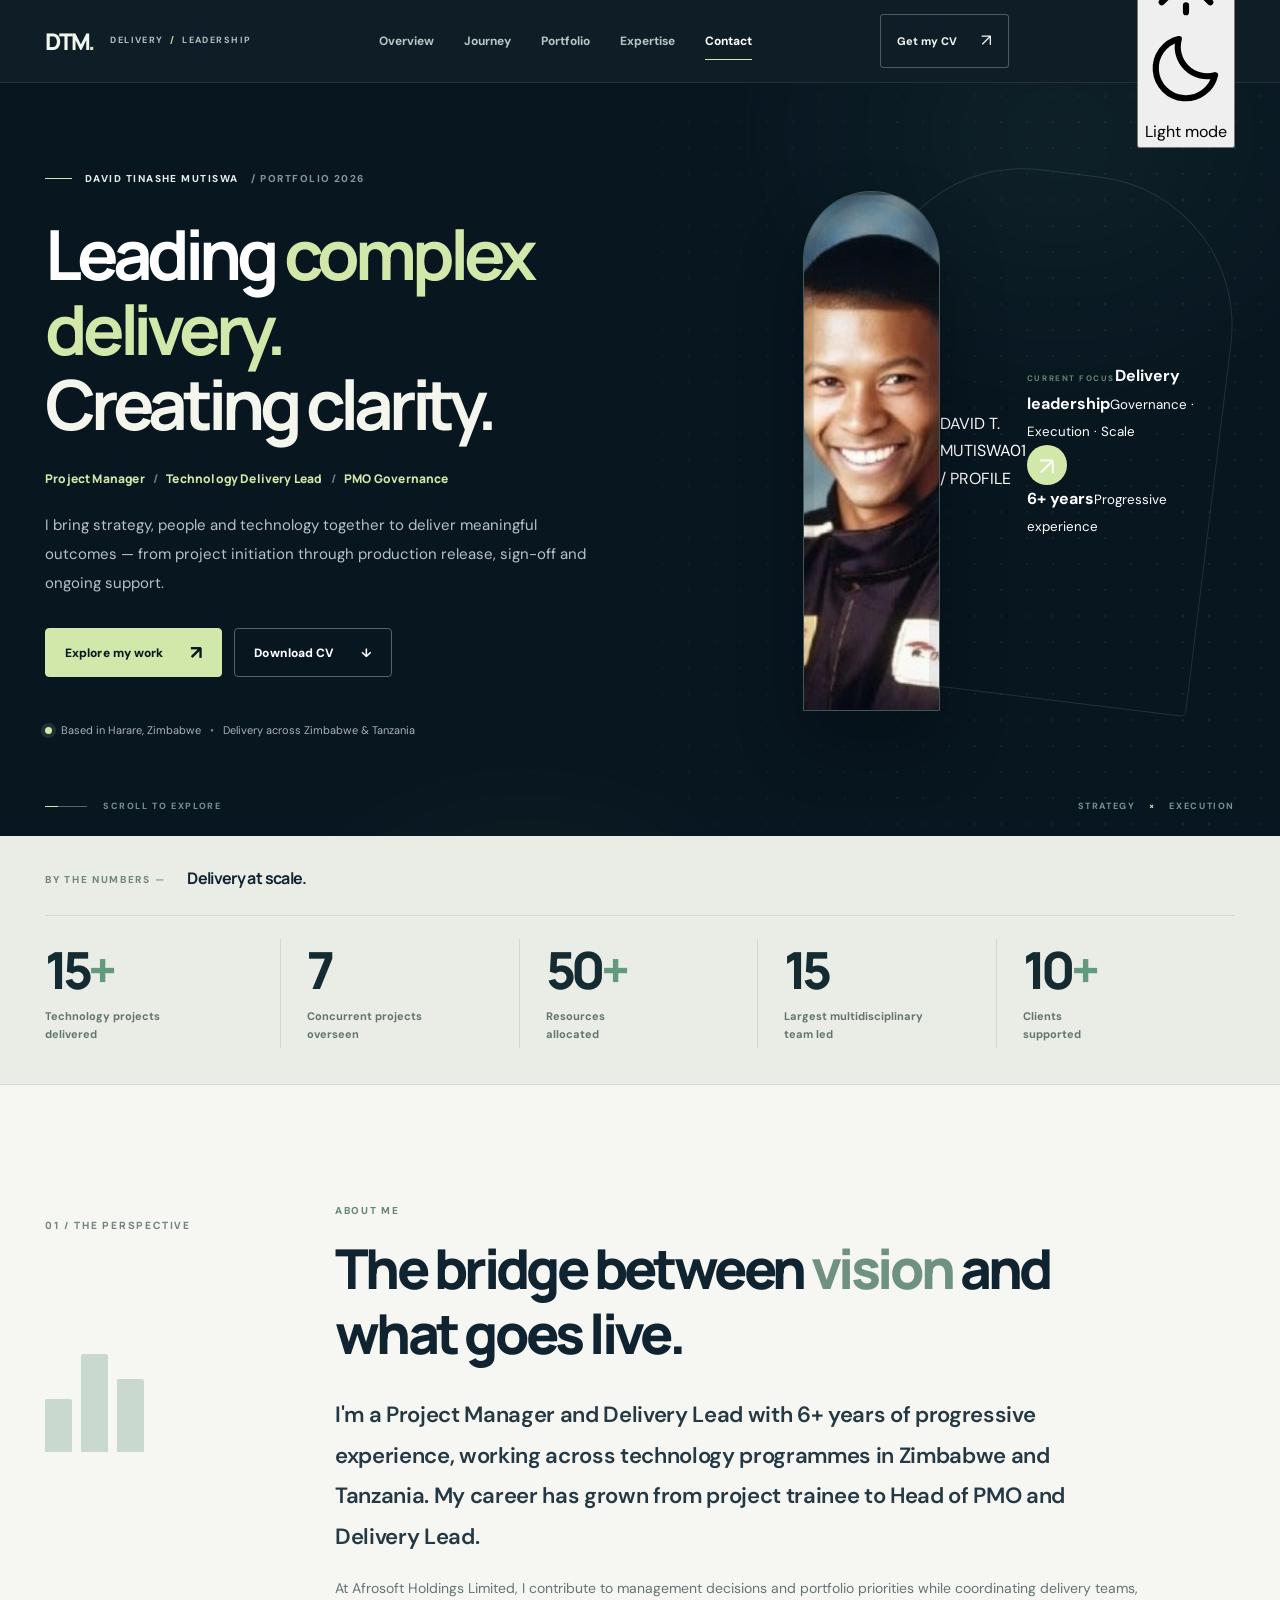
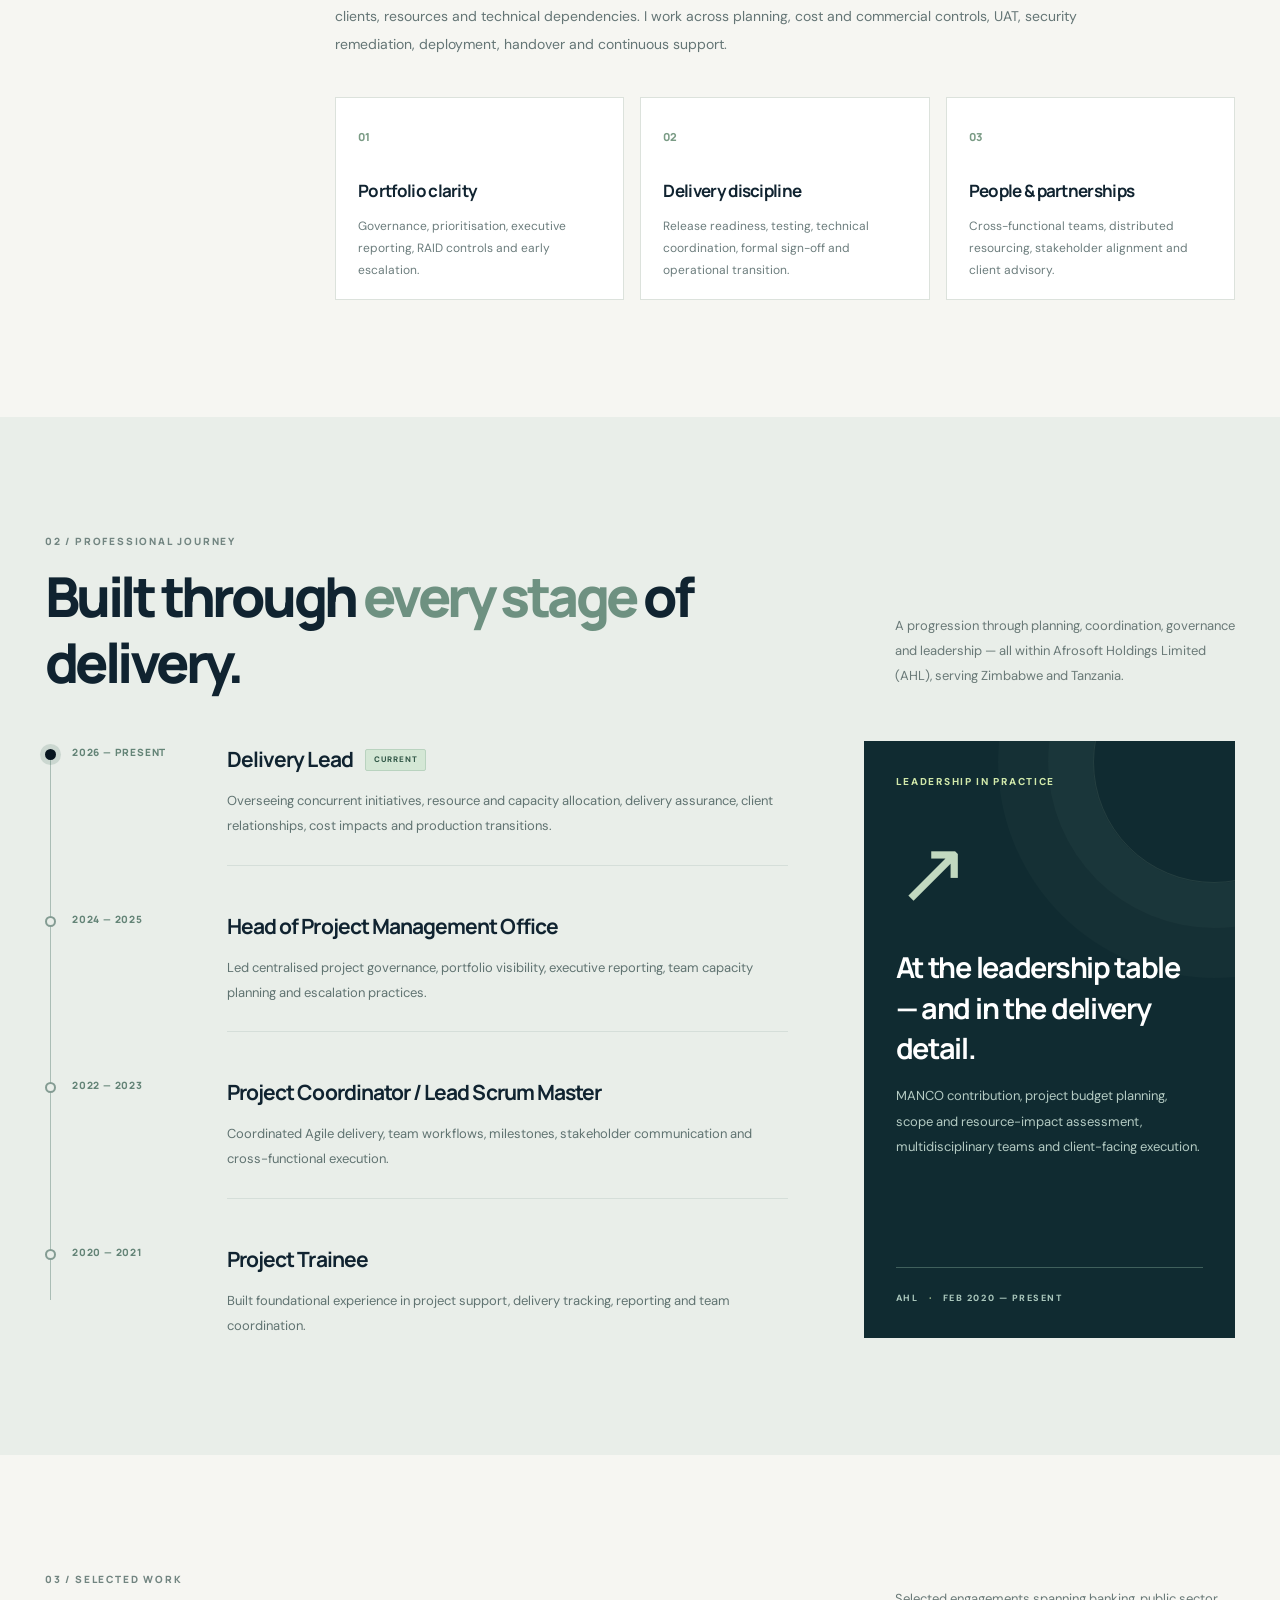
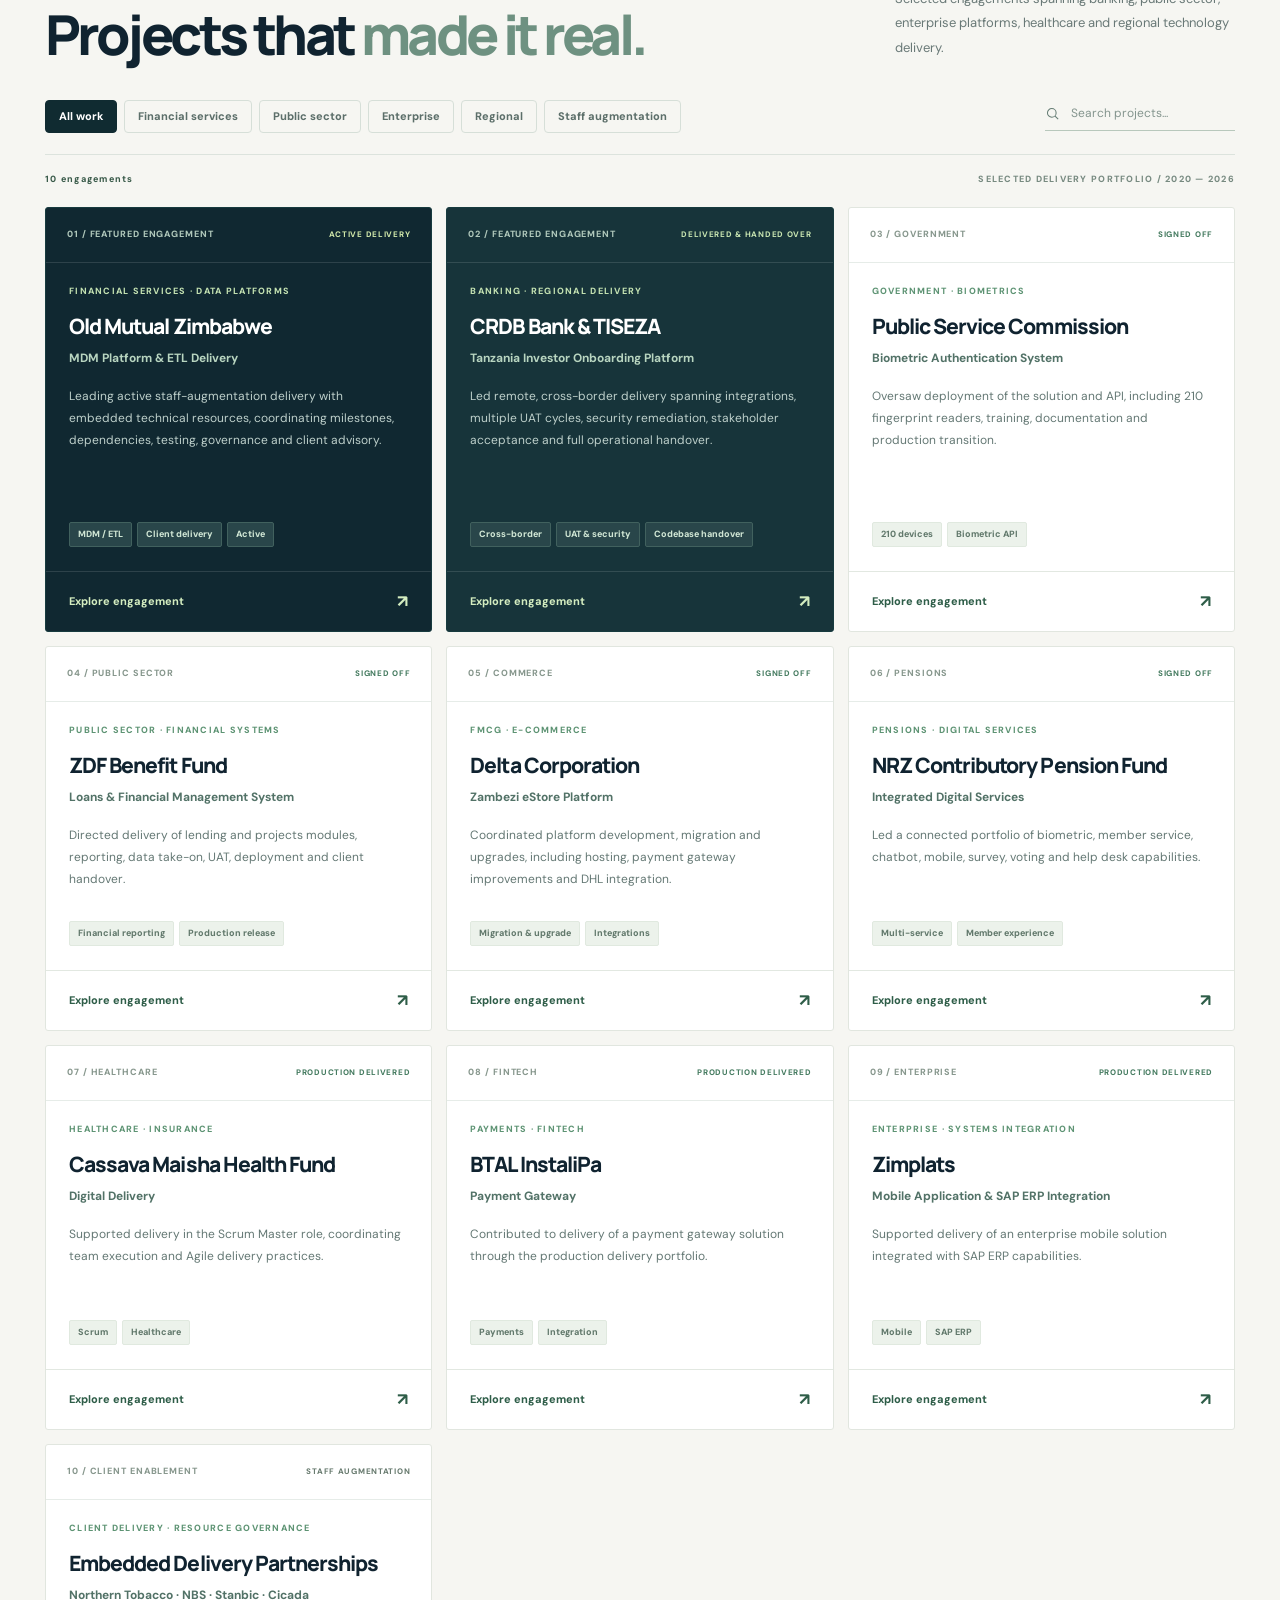
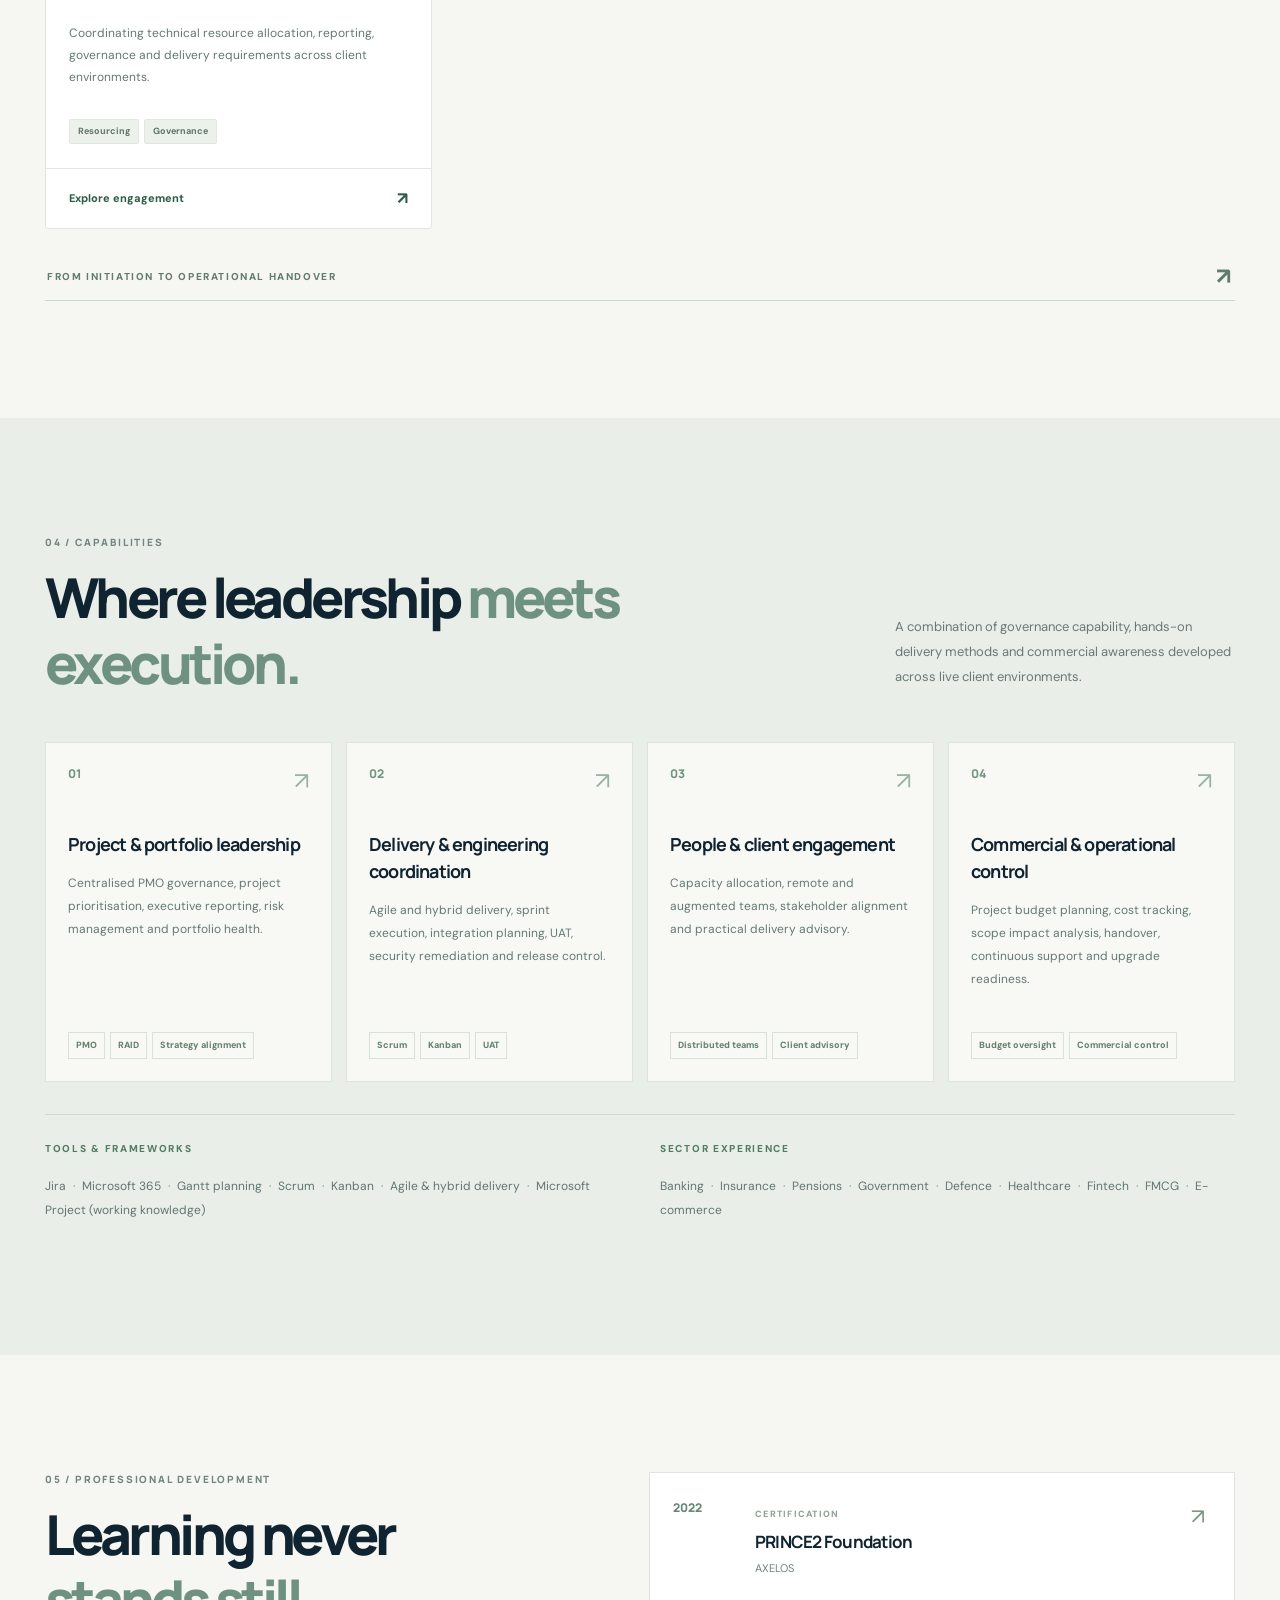
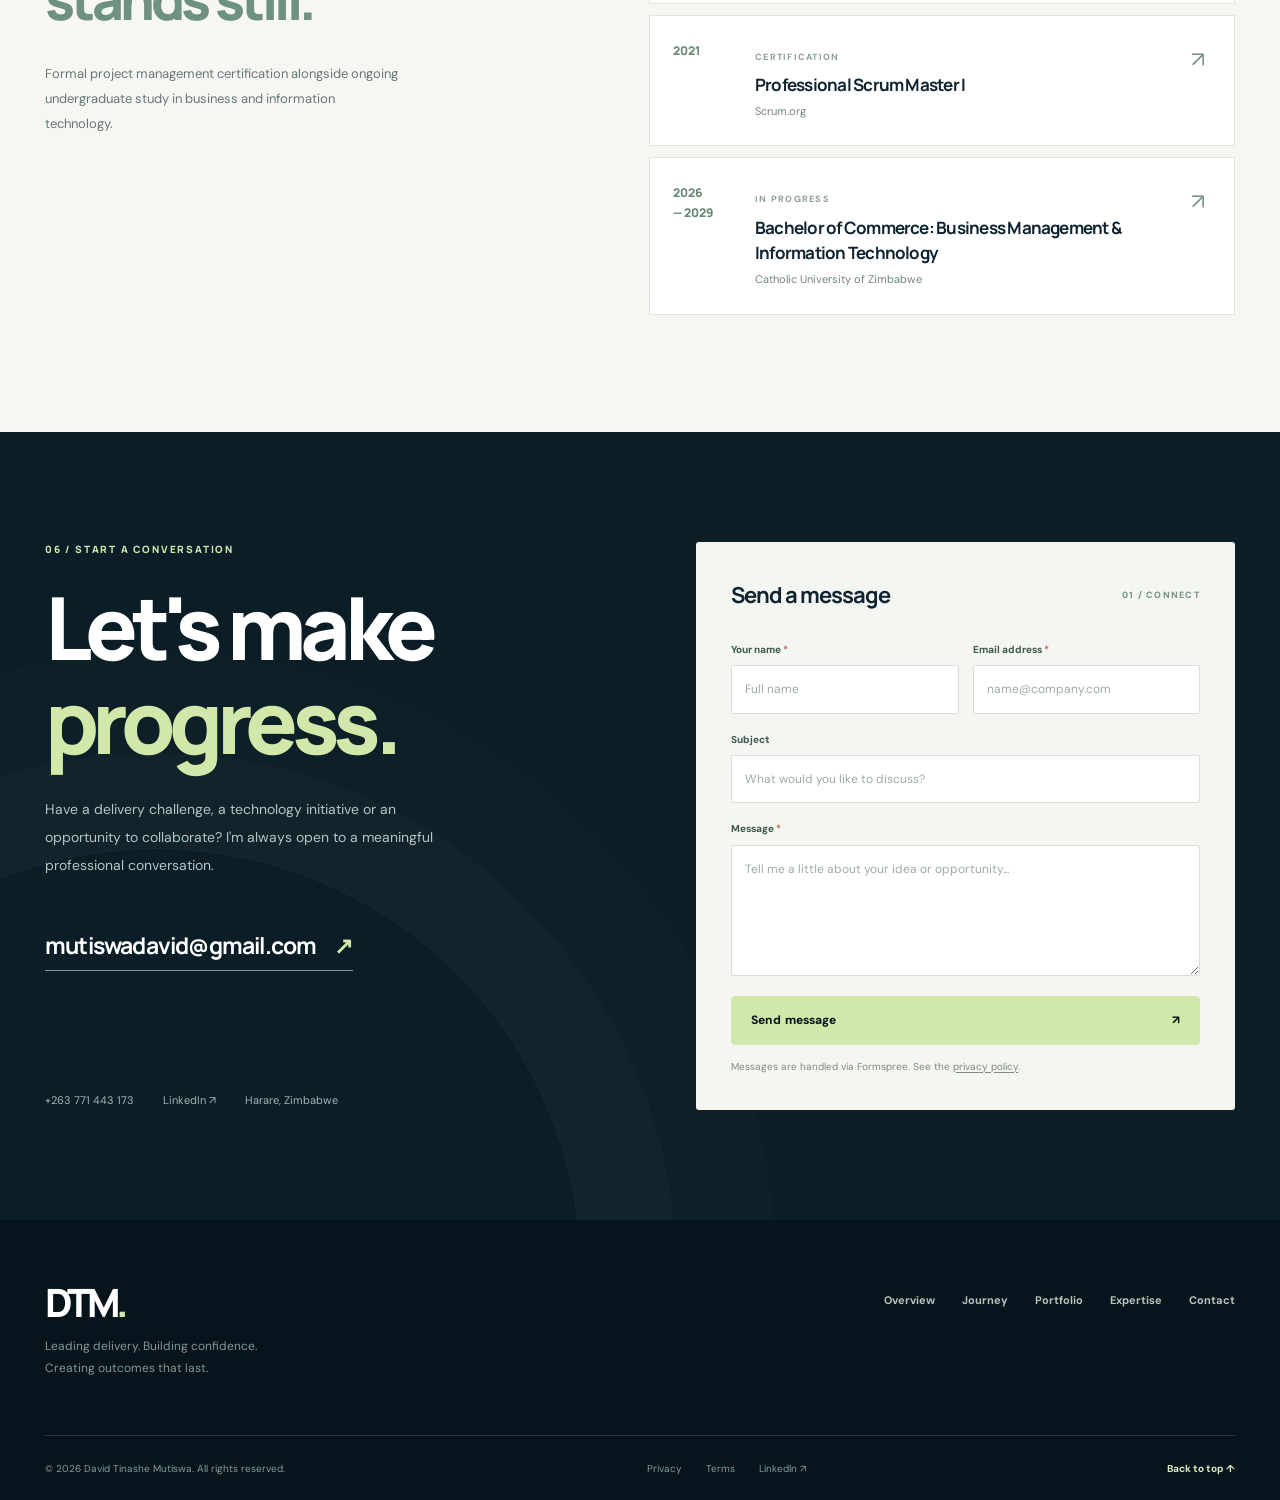
==== commit 7dddd22a: "Update index" ====
--- a/index.html
+++ b/index.html
@@ -1,145 +1,140 @@
-<!doctype html>
-<html lang="en">
+<!DOCTYPE html>
+
+<html data-theme="dark" lang="en">
 <head>
-  <meta charset="utf-8">
-  <meta name="viewport" content="width=device-width, initial-scale=1">
-  <meta name="theme-color" content="#081620">
-  <meta name="description" content="David Tinashe Mutiswa — Project Manager and Technology Delivery Lead. Explore technology delivery, PMO governance and project experience across Zimbabwe and Tanzania.">
-  <meta name="author" content="David Tinashe Mutiswa">
-  <meta property="og:type" content="profile">
-  <meta property="og:title" content="David Tinashe Mutiswa — Technology Delivery & Project Management">
-  <meta property="og:description" content="Project Manager · Technology Delivery Lead · PMO Governance. 15+ technology projects delivered across Zimbabwe and Tanzania.">
-  <meta property="og:image" content="dtm.jpg">
-  <meta name="twitter:card" content="summary_large_image">
-  <title>David Tinashe Mutiswa — Technology Delivery & Project Management</title>
-  <link rel="icon" href="favicon.svg" type="image/svg+xml">
-  <link rel="preconnect" href="https://fonts.googleapis.com">
-  <link rel="preconnect" href="https://fonts.gstatic.com" crossorigin>
-  <link href="https://fonts.googleapis.com/css2?family=DM+Sans:wght@400;500;600;700&family=Manrope:wght@400;500;600;700;800&display=swap" rel="stylesheet">
-  <link rel="stylesheet" href="style.css">
-  <script src="script.js" defer></script>
+<meta charset="utf-8"/>
+<meta content="width=device-width, initial-scale=1" name="viewport"/>
+<meta content="#081620" name="theme-color"/>
+<meta content="David Tinashe Mutiswa — Project Manager and Technology Delivery Lead. Explore technology delivery, PMO governance and project experience across Zimbabwe and Tanzania." name="description"/>
+<meta content="David Tinashe Mutiswa" name="author"/>
+<meta content="profile" property="og:type"/>
+<meta content="David Tinashe Mutiswa — Technology Delivery &amp; Project Management" property="og:title"/>
+<meta content="Project Manager · Technology Delivery Lead · PMO Governance. 15+ technology projects delivered across Zimbabwe and Tanzania." property="og:description"/>
+<meta content="dtm.jpg" property="og:image"/>
+<meta content="summary_large_image" name="twitter:card"/>
+<title>David Tinashe Mutiswa — Technology Delivery &amp; Project Management</title>
+<link href="favicon.svg" rel="icon" type="image/svg+xml"/>
+<link href="https://fonts.googleapis.com" rel="preconnect"/>
+<link crossorigin="" href="https://fonts.gstatic.com" rel="preconnect"/>
+<script>try{document.documentElement.dataset.theme=localStorage.getItem('dtm-theme')==='light'?'light':'dark'}catch(e){document.documentElement.dataset.theme='dark'}</script><link href="https://fonts.googleapis.com/css2?family=DM+Sans:wght@400;500;600;700&amp;family=Manrope:wght@400;500;600;700;800&amp;display=swap" rel="stylesheet"/>
+<link href="style.css" rel="stylesheet"/>
+<script defer="" src="script.js"></script>
 </head>
 <body>
-  <a class="skip-link" href="#main">Skip to main content</a>
-  <div class="reading-progress" aria-hidden="true"><span></span></div>
-
-  <header class="site-header" id="top">
-    <div class="container header-inner">
-      <a class="brand" href="#home" aria-label="David Tinashe Mutiswa, home"><span class="brand-mark">DTM<span class="brand-dot">.</span></span><span class="brand-caption">DELIVERY <span class="brand-divide">/</span> LEADERSHIP</span></a>
-      <nav class="primary-nav" id="primary-nav" aria-label="Main navigation">
-        <a href="#about">Overview</a><a href="#experience">Journey</a><a href="#projects">Portfolio</a><a href="#expertise">Expertise</a><a href="#contact">Contact</a>
-      </nav>
-      <a class="header-action" href="cv.pdf" download="David_Tinashe_Mutiswa_CV.pdf">Get my CV <span aria-hidden="true">↗</span></a>
-      <button class="menu-toggle" type="button" aria-label="Open menu" aria-controls="primary-nav" aria-expanded="false"><span></span><span></span><span></span></button>
-    </div>
-  </header>
-
-  <main id="main">
-    <section class="hero" id="home" aria-labelledby="hero-title">
-      <div class="hero-glow glow-one" aria-hidden="true"></div><div class="hero-glow glow-two" aria-hidden="true"></div>
-      <div class="hero-grid container">
-        <div class="hero-copy">
-          <div class="eyebrow eyebrow-light"><span class="eyebrow-line"></span> DAVID TINASHE MUTISWA <span class="eyebrow-muted">/ PORTFOLIO 2026</span></div>
-          <h1 id="hero-title">Leading <span>complex delivery.</span><br><em>Creating clarity.</em></h1>
-          <p class="hero-role">Project Manager <span class="role-separator">/</span> Technology Delivery Lead <span class="role-separator">/</span> PMO Governance</p>
-          <p class="hero-intro">I bring strategy, people and technology together to deliver meaningful outcomes — from project initiation through production release, sign-off and ongoing support.</p>
-          <div class="hero-buttons">
-            <a href="#projects" class="button button-lime">Explore my work <span class="arrow" aria-hidden="true">↗</span></a>
-            <a href="cv.pdf" class="button button-outline" download="David_Tinashe_Mutiswa_CV.pdf">Download CV <span aria-hidden="true">↓</span></a>
-          </div>
-          <div class="hero-footnote"><span class="pulse-dot" aria-hidden="true"></span> Based in Harare, Zimbabwe <span class="footnote-divider">•</span> Delivery across Zimbabwe & Tanzania</div>
-        </div>
-        <div class="hero-visual" aria-label="Portrait of David Tinashe Mutiswa">
-          <div class="portrait-grid" aria-hidden="true"></div>
-          <div class="portrait-frame"><img class="hero-portrait" src="dtm.jpg" alt="Portrait of David Tinashe Mutiswa" width="640" height="772" fetchpriority="high"><div class="portrait-shade"></div><div class="portrait-footer"><span>DAVID T. MUTISWA</span><span>01 / PROFILE</span></div></div>
-          <div class="visual-stamp stamp-top"><span class="mini-label">CURRENT FOCUS</span><strong>Delivery leadership</strong><span>Governance · Execution · Scale</span></div>
-          <div class="visual-stamp stamp-bottom"><span class="stamp-icon" aria-hidden="true">↗</span><span><strong>6+ years</strong><small>Progressive experience</small></span></div>
-        </div>
-      </div>
-      <div class="hero-bottom container"><span class="scroll-prompt"><span class="scroll-line" aria-hidden="true"></span> SCROLL TO EXPLORE</span><span>STRATEGY <span class="hero-bottom-cross">×</span> EXECUTION</span></div>
-    </section>
-
-    <section class="impact" aria-labelledby="impact-title">
-      <div class="container">
-        <div class="impact-header"><p class="small-label">BY THE NUMBERS <span class="little-dash">—</span></p><h2 id="impact-title">Delivery at scale.</h2></div>
-        <div class="metric-grid">
-          <div class="metric"><strong><span data-count="15">15</span><span class="metric-plus">+</span></strong><span>Technology projects<br>delivered</span></div>
-          <div class="metric"><strong><span data-count="7">7</span></strong><span>Concurrent projects<br>overseen</span></div>
-          <div class="metric"><strong><span data-count="50">50</span><span class="metric-plus">+</span></strong><span>Resources<br>allocated</span></div>
-          <div class="metric"><strong><span data-count="15">15</span></strong><span>Largest multidisciplinary<br>team led</span></div>
-          <div class="metric"><strong><span data-count="10">10</span><span class="metric-plus">+</span></strong><span>Clients<br>supported</span></div>
-        </div>
-      </div>
-    </section>
-
-    <section class="section about-section" id="about" aria-labelledby="about-title">
-      <div class="container about-layout">
-        <div class="section-aside reveal"><span class="section-no">01 / THE PERSPECTIVE</span><div class="aside-motif" aria-hidden="true"><span></span><span></span><span></span></div></div>
-        <div class="section-body reveal"><p class="small-label accent-label">ABOUT ME</p><h2 class="display-heading" id="about-title">The bridge between <span>vision</span> and what goes live.</h2>
-          <p class="lead-text">I'm a Project Manager and Delivery Lead with 6+ years of progressive experience, working across technology programmes in Zimbabwe and Tanzania. My career has grown from project trainee to Head of PMO and Delivery Lead.</p>
-          <p>At Afrosoft Holdings Limited, I contribute to management decisions and portfolio priorities while coordinating delivery teams, clients, resources and technical dependencies. I work across planning, cost and commercial controls, UAT, security remediation, deployment, handover and continuous support.</p>
-          <div class="focus-grid">
-            <div class="focus-card"><span class="focus-number">01</span><h3>Portfolio clarity</h3><p>Governance, prioritisation, executive reporting, RAID controls and early escalation.</p></div>
-            <div class="focus-card"><span class="focus-number">02</span><h3>Delivery discipline</h3><p>Release readiness, testing, technical coordination, formal sign-off and operational transition.</p></div>
-            <div class="focus-card"><span class="focus-number">03</span><h3>People & partnerships</h3><p>Cross-functional teams, distributed resourcing, stakeholder alignment and client advisory.</p></div>
-          </div>
-        </div>
-      </div>
-    </section>
-
-    <section class="section journey-section" id="experience" aria-labelledby="experience-title">
-      <div class="container">
-        <div class="section-top reveal"><div><span class="section-no">02 / PROFESSIONAL JOURNEY</span><h2 class="display-heading" id="experience-title">Built through <span>every stage</span> of delivery.</h2></div><p>A progression through planning, coordination, governance and leadership — all within Afrosoft Holdings Limited (AHL), serving Zimbabwe and Tanzania.</p></div>
-        <div class="journey-layout">
-          <div class="timeline reveal">
-            <article class="timeline-item current"><div class="timeline-pin"></div><div class="timeline-year">2026 — PRESENT</div><div class="timeline-detail"><div class="timeline-head"><h3>Delivery Lead</h3><span class="status-pill">CURRENT</span></div><p>Overseeing concurrent initiatives, resource and capacity allocation, delivery assurance, client relationships, cost impacts and production transitions.</p></div></article>
-            <article class="timeline-item"><div class="timeline-pin"></div><div class="timeline-year">2024 — 2025</div><div class="timeline-detail"><h3>Head of Project Management Office</h3><p>Led centralised project governance, portfolio visibility, executive reporting, team capacity planning and escalation practices.</p></div></article>
-            <article class="timeline-item"><div class="timeline-pin"></div><div class="timeline-year">2022 — 2023</div><div class="timeline-detail"><h3>Project Coordinator / Lead Scrum Master</h3><p>Coordinated Agile delivery, team workflows, milestones, stakeholder communication and cross-functional execution.</p></div></article>
-            <article class="timeline-item"><div class="timeline-pin"></div><div class="timeline-year">2020 — 2021</div><div class="timeline-detail"><h3>Project Trainee</h3><p>Built foundational experience in project support, delivery tracking, reporting and team coordination.</p></div></article>
-          </div>
-          <aside class="journey-aside reveal"><div class="aside-card"><span class="small-label">LEADERSHIP IN PRACTICE</span><div class="aside-symbol" aria-hidden="true">↗</div><h3>At the leadership table — and in the delivery detail.</h3><p>MANCO contribution, project budget planning, scope and resource-impact assessment, multidisciplinary teams and client-facing execution.</p><div class="aside-rule"></div><span class="aside-caption">AHL <span>·</span> FEB 2020 — PRESENT</span></div></aside>
-        </div>
-      </div>
-    </section>
-
-    <section class="section projects-section" id="projects" aria-labelledby="projects-title">
-      <div class="container">
-        <div class="section-top project-title-row reveal"><div><span class="section-no">03 / SELECTED WORK</span><h2 class="display-heading" id="projects-title">Projects that <span>made it real.</span></h2></div><p>Selected engagements spanning banking, public sector, enterprise platforms, healthcare and regional technology delivery.</p></div>
-        <div class="portfolio-toolbar reveal"><div class="filter-list" role="group" aria-label="Filter projects by industry or type"><button class="filter-chip active" type="button" data-filter="all" aria-pressed="true">All work</button><button class="filter-chip" type="button" data-filter="financial" aria-pressed="false">Financial services</button><button class="filter-chip" type="button" data-filter="public" aria-pressed="false">Public sector</button><button class="filter-chip" type="button" data-filter="enterprise" aria-pressed="false">Enterprise</button><button class="filter-chip" type="button" data-filter="regional" aria-pressed="false">Regional</button><button class="filter-chip" type="button" data-filter="augmentation" aria-pressed="false">Staff augmentation</button></div><label class="project-search"><span class="sr-only">Search projects</span><svg viewBox="0 0 24 24" aria-hidden="true" width="17" height="17" fill="none" stroke="currentColor" stroke-width="1.7"><circle cx="11" cy="11" r="7"></circle><path d="m16.3 16.3 5 5"></path></svg><input id="project-search" type="search" placeholder="Search projects..." autocomplete="off"></label></div>
-        <div class="portfolio-meta"><span id="portfolio-count" aria-live="polite">10 engagements</span><span>SELECTED DELIVERY PORTFOLIO / 2020 — 2026</span></div>
-        <div class="project-grid" id="project-grid">
-          <article class="project-card featured reveal" data-category="financial augmentation" data-search="old mutual zimbabwe mdm etl data management staff augmentation ongoing"><div class="project-top"><span class="project-index">01 / FEATURED ENGAGEMENT</span><span class="project-type">ACTIVE DELIVERY</span></div><div class="project-content"><p class="project-industry">FINANCIAL SERVICES · DATA PLATFORMS</p><h3>Old Mutual Zimbabwe</h3><p class="project-subtitle">MDM Platform & ETL Delivery</p><p>Leading active staff-augmentation delivery with embedded technical resources, coordinating milestones, dependencies, testing, governance and client advisory.</p><div class="project-tags"><span>MDM / ETL</span><span>Client delivery</span><span>Active</span></div></div><details class="project-detail"><summary>Explore engagement <span aria-hidden="true">↗</span></summary><p>Responsibility includes resource allocation, delivery governance, milestone tracking, dependency management, test coordination and delivery optimisation advice. This work remains in progress.</p></details></article>
-          <article class="project-card featured reveal" data-category="financial regional enterprise" data-search="crdb bank tiseza tanzania investor onboarding platform codebase handover integration"><div class="project-top"><span class="project-index">02 / FEATURED ENGAGEMENT</span><span class="project-type delivered">DELIVERED & HANDED OVER</span></div><div class="project-content"><p class="project-industry">BANKING · REGIONAL DELIVERY</p><h3>CRDB Bank & TISEZA</h3><p class="project-subtitle">Tanzania Investor Onboarding Platform</p><p>Led remote, cross-border delivery spanning integrations, multiple UAT cycles, security remediation, stakeholder acceptance and full operational handover.</p><div class="project-tags"><span>Cross-border</span><span>UAT & security</span><span>Codebase handover</span></div></div><details class="project-detail"><summary>Explore engagement <span aria-hidden="true">↗</span></summary><p>Coordinated Business Analysis, QA, Development, Cybersecurity and UI/UX resources through solution integration, production deployment, client acceptance and handover, including the solution codebase.</p></details></article>
-          <article class="project-card reveal" data-category="public enterprise" data-search="public service commission zimbabwe biometric authentication system api fingerprint readers 210"><div class="project-top"><span class="project-index">03 / GOVERNMENT</span><span class="project-type delivered">SIGNED OFF</span></div><div class="project-content"><p class="project-industry">GOVERNMENT · BIOMETRICS</p><h3>Public Service Commission</h3><p class="project-subtitle">Biometric Authentication System</p><p>Oversaw deployment of the solution and API, including 210 fingerprint readers, training, documentation and production transition.</p><div class="project-tags"><span>210 devices</span><span>Biometric API</span></div></div><details class="project-detail"><summary>Explore engagement <span aria-hidden="true">↗</span></summary><p>Managed delivery through deployment, documentation, client training, acceptance, project close-out and transition into support.</p></details></article>
-          <article class="project-card reveal" data-category="public financial enterprise" data-search="zimbabwe defence forces benefit fund loans financial management system data take on uat"><div class="project-top"><span class="project-index">04 / PUBLIC SECTOR</span><span class="project-type delivered">SIGNED OFF</span></div><div class="project-content"><p class="project-industry">PUBLIC SECTOR · FINANCIAL SYSTEMS</p><h3>ZDF Benefit Fund</h3><p class="project-subtitle">Loans & Financial Management System</p><p>Directed delivery of lending and projects modules, reporting, data take-on, UAT, deployment and client handover.</p><div class="project-tags"><span>Financial reporting</span><span>Production release</span></div></div><details class="project-detail"><summary>Explore engagement <span aria-hidden="true">↗</span></summary><p>Coordinated solution delivery, financial reports, data migration, user acceptance, deployment, training, sign-off and ongoing support transition.</p></details></article>
-          <article class="project-card reveal" data-category="enterprise" data-search="delta corporation zambezi estore development migration upgrade dhl gateway"><div class="project-top"><span class="project-index">05 / COMMERCE</span><span class="project-type delivered">SIGNED OFF</span></div><div class="project-content"><p class="project-industry">FMCG · E-COMMERCE</p><h3>Delta Corporation</h3><p class="project-subtitle">Zambezi eStore Platform</p><p>Coordinated platform development, migration and upgrades, including hosting, payment gateway improvements and DHL integration.</p><div class="project-tags"><span>Migration & upgrade</span><span>Integrations</span></div></div><details class="project-detail"><summary>Explore engagement <span aria-hidden="true">↗</span></summary><p>Oversaw end-to-end delivery through UAT, production deployment, handover and continuous support.</p></details></article>
-          <article class="project-card reveal" data-category="public enterprise" data-search="nrz national railways contributory pension fund biometric life certification mobile chatbot member self service"><div class="project-top"><span class="project-index">06 / PENSIONS</span><span class="project-type delivered">SIGNED OFF</span></div><div class="project-content"><p class="project-industry">PENSIONS · DIGITAL SERVICES</p><h3>NRZ Contributory Pension Fund</h3><p class="project-subtitle">Integrated Digital Services</p><p>Led a connected portfolio of biometric, member service, chatbot, mobile, survey, voting and help desk capabilities.</p><div class="project-tags"><span>Multi-service</span><span>Member experience</span></div></div><details class="project-detail"><summary>Explore engagement <span aria-hidden="true">↗</span></summary><p>Delivery included biometric life certification, stakeholder communication and member self-service, followed by operational handover and ongoing support.</p></details></article>
-          <article class="project-card reveal" data-category="enterprise financial" data-search="cassava maisha health fund scrum master healthcare insurance"><div class="project-top"><span class="project-index">07 / HEALTHCARE</span><span class="project-type delivered">PRODUCTION DELIVERED</span></div><div class="project-content"><p class="project-industry">HEALTHCARE · INSURANCE</p><h3>Cassava Maisha Health Fund</h3><p class="project-subtitle">Digital Delivery</p><p>Supported delivery in the Scrum Master role, coordinating team execution and Agile delivery practices.</p><div class="project-tags"><span>Scrum</span><span>Healthcare</span></div></div><details class="project-detail"><summary>Explore engagement <span aria-hidden="true">↗</span></summary><p>Scrum Master assignment included in the delivered client portfolio.</p></details></article>
-          <article class="project-card reveal" data-category="financial enterprise" data-search="btal instalipa payment gateway fintech"><div class="project-top"><span class="project-index">08 / FINTECH</span><span class="project-type delivered">PRODUCTION DELIVERED</span></div><div class="project-content"><p class="project-industry">PAYMENTS · FINTECH</p><h3>BTAL InstaliPa</h3><p class="project-subtitle">Payment Gateway</p><p>Contributed to delivery of a payment gateway solution through the production delivery portfolio.</p><div class="project-tags"><span>Payments</span><span>Integration</span></div></div><details class="project-detail"><summary>Explore engagement <span aria-hidden="true">↗</span></summary><p>Payment gateway delivery listed among completed solutions in the project portfolio.</p></details></article>
-          <article class="project-card reveal" data-category="enterprise" data-search="zimplats mobile sap erp integration enterprise"><div class="project-top"><span class="project-index">09 / ENTERPRISE</span><span class="project-type delivered">PRODUCTION DELIVERED</span></div><div class="project-content"><p class="project-industry">ENTERPRISE · SYSTEMS INTEGRATION</p><h3>Zimplats</h3><p class="project-subtitle">Mobile Application & SAP ERP Integration</p><p>Supported delivery of an enterprise mobile solution integrated with SAP ERP capabilities.</p><div class="project-tags"><span>Mobile</span><span>SAP ERP</span></div></div><details class="project-detail"><summary>Explore engagement <span aria-hidden="true">↗</span></summary><p>Included among production-delivered technology solutions in the selected portfolio.</p></details></article>
-          <article class="project-card reveal" data-category="augmentation financial enterprise" data-search="northern tobacco nbs stanbic cicada staff augmentation embedded resource governance"><div class="project-top"><span class="project-index">10 / CLIENT ENABLEMENT</span><span class="project-type">STAFF AUGMENTATION</span></div><div class="project-content"><p class="project-industry">CLIENT DELIVERY · RESOURCE GOVERNANCE</p><h3>Embedded Delivery Partnerships</h3><p class="project-subtitle">Northern Tobacco · NBS · Stanbic · Cicada</p><p>Coordinating technical resource allocation, reporting, governance and delivery requirements across client environments.</p><div class="project-tags"><span>Resourcing</span><span>Governance</span></div></div><details class="project-detail"><summary>Explore engagement <span aria-hidden="true">↗</span></summary><p>Selected staff-augmentation engagements cover coordination of resources, client delivery oversight, reporting and governance.</p></details></article>
-        </div>
-        <div class="no-results" id="no-results" hidden><strong>No matching projects.</strong><p>Try a different search or category.</p><button class="text-button" id="reset-projects" type="button">Show all projects ↗</button></div>
-        <div class="portfolio-end reveal"><span>FROM INITIATION TO OPERATIONAL HANDOVER</span><span aria-hidden="true">↗</span></div>
-      </div>
-    </section>
-
-    <section class="section expertise-section" id="expertise" aria-labelledby="expertise-title">
-      <div class="container"><div class="section-top reveal"><div><span class="section-no">04 / CAPABILITIES</span><h2 class="display-heading" id="expertise-title">Where leadership <span>meets execution.</span></h2></div><p>A combination of governance capability, hands-on delivery methods and commercial awareness developed across live client environments.</p></div>
-        <div class="expertise-grid">
-          <div class="expertise-card reveal"><div class="expertise-icon" aria-hidden="true">01<span>↗</span></div><h3>Project & portfolio leadership</h3><p>Centralised PMO governance, project prioritisation, executive reporting, risk management and portfolio health.</p><div class="chip-row"><span>PMO</span><span>RAID</span><span>Strategy alignment</span></div></div>
-          <div class="expertise-card reveal"><div class="expertise-icon" aria-hidden="true">02<span>↗</span></div><h3>Delivery & engineering coordination</h3><p>Agile and hybrid delivery, sprint execution, integration planning, UAT, security remediation and release control.</p><div class="chip-row"><span>Scrum</span><span>Kanban</span><span>UAT</span></div></div>
-          <div class="expertise-card reveal"><div class="expertise-icon" aria-hidden="true">03<span>↗</span></div><h3>People & client engagement</h3><p>Capacity allocation, remote and augmented teams, stakeholder alignment and practical delivery advisory.</p><div class="chip-row"><span>Distributed teams</span><span>Client advisory</span></div></div>
-          <div class="expertise-card reveal"><div class="expertise-icon" aria-hidden="true">04<span>↗</span></div><h3>Commercial & operational control</h3><p>Project budget planning, cost tracking, scope impact analysis, handover, continuous support and upgrade readiness.</p><div class="chip-row"><span>Budget oversight</span><span>Commercial control</span></div></div>
-        </div>
-        <div class="expertise-bottom reveal"><div><p class="small-label">TOOLS & FRAMEWORKS</p><p>Jira <span>·</span> Microsoft 365 <span>·</span> Gantt planning <span>·</span> Scrum <span>·</span> Kanban <span>·</span> Agile & hybrid delivery <span>·</span> Microsoft Project (working knowledge)</p></div><div><p class="small-label">SECTOR EXPERIENCE</p><p>Banking <span>·</span> Insurance <span>·</span> Pensions <span>·</span> Government <span>·</span> Defence <span>·</span> Healthcare <span>·</span> Fintech <span>·</span> FMCG <span>·</span> E-commerce</p></div></div>
-      </div>
-    </section>
-
-    <section class="section credentials-section" id="credentials" aria-labelledby="credentials-title"><div class="container credentials-layout"><div class="reveal"><span class="section-no">05 / PROFESSIONAL DEVELOPMENT</span><h2 class="display-heading" id="credentials-title">Learning never <span>stands still.</span></h2><p>Formal project management certification alongside ongoing undergraduate study in business and information technology.</p></div><div class="credentials-cards reveal"><div class="credential"><span class="credential-date">2022</span><div><small>CERTIFICATION</small><h3>PRINCE2 Foundation</h3><p>AXELOS</p></div><span class="credential-arrow" aria-hidden="true">↗</span></div><div class="credential"><span class="credential-date">2021</span><div><small>CERTIFICATION</small><h3>Professional Scrum Master I</h3><p>Scrum.org</p></div><span class="credential-arrow" aria-hidden="true">↗</span></div><div class="credential"><span class="credential-date">2026<br>— 2029</span><div><small>IN PROGRESS</small><h3>Bachelor of Commerce: Business Management & Information Technology</h3><p>Catholic University of Zimbabwe</p></div><span class="credential-arrow" aria-hidden="true">↗</span></div></div></div></section>
-
-    <section class="contact-section" id="contact" aria-labelledby="contact-title"><div class="container contact-layout"><div class="contact-intro reveal"><span class="section-no">06 / START A CONVERSATION</span><h2 id="contact-title">Let's make <em>progress.</em></h2><p>Have a delivery challenge, a technology initiative or an opportunity to collaborate? I'm always open to a meaningful professional conversation.</p><a class="contact-email" href="mailto:mutiswadavid@gmail.com">mutiswadavid@gmail.com <span aria-hidden="true">↗</span></a><div class="contact-info"><a href="tel:+263771443173">+263 771 443 173</a><a href="https://www.linkedin.com/in/david-tinashe-mutiswa" target="_blank" rel="noopener noreferrer">LinkedIn ↗</a><span>Harare, Zimbabwe</span></div></div><div class="contact-form-wrap reveal"><div class="form-heading"><h3>Send a message</h3><span>01 / CONNECT</span></div><form class="contact-form" action="https://formspree.io/f/xblyvojy" method="POST"><div class="field-row"><div class="form-field"><label for="full-name">Your name <span>*</span></label><input id="full-name" name="name" type="text" autocomplete="name" placeholder="Full name" required maxlength="120"></div><div class="form-field"><label for="email-address">Email address <span>*</span></label><input id="email-address" name="email" type="email" autocomplete="email" placeholder="name@company.com" required maxlength="200"></div></div><div class="form-field"><label for="subject">Subject</label><input id="subject" name="subject" type="text" placeholder="What would you like to discuss?" maxlength="180"></div><div class="form-field"><label for="message">Message <span>*</span></label><textarea id="message" name="message" rows="5" placeholder="Tell me a little about your idea or opportunity..." required maxlength="5000"></textarea></div><div class="honeypot" aria-hidden="true"><label for="website-url">Leave this empty</label><input id="website-url" name="_gotcha" type="text" tabindex="-1" autocomplete="off"></div><button class="button button-lime submit-button" type="submit"><span>Send message</span><span aria-hidden="true">↗</span></button><p class="form-notice">Messages are handled via Formspree. See the <a href="privacy.html">privacy policy</a>.</p><p class="form-feedback" role="status" aria-live="polite" hidden></p></form></div></div></section>
-  </main>
-  <footer class="site-footer"><div class="container"><div class="footer-top"><div><a href="#home" class="footer-brand">DTM<span>.</span></a><p>Leading delivery. Building confidence.<br>Creating outcomes that last.</p></div><div class="footer-nav"><a href="#about">Overview</a><a href="#experience">Journey</a><a href="#projects">Portfolio</a><a href="#expertise">Expertise</a><a href="#contact">Contact</a></div></div><div class="footer-bottom"><span>© <span class="current-year">2026</span> David Tinashe Mutiswa. All rights reserved.</span><div><a href="privacy.html">Privacy</a><a href="terms.html">Terms</a><a href="https://www.linkedin.com/in/david-tinashe-mutiswa" rel="noopener noreferrer" target="_blank">LinkedIn ↗</a></div><a href="#top" class="to-top">Back to top ↑</a></div></div></footer>
+<a class="skip-link" href="#main">Skip to main content</a>
+<div aria-hidden="true" class="reading-progress"><span></span></div>
+<header class="site-header" id="top">
+<div class="container header-inner">
+<a aria-label="David Tinashe Mutiswa, home" class="brand" href="#home"><span class="brand-mark">DTM<span class="brand-dot">.</span></span><span class="brand-caption">DELIVERY <span class="brand-divide">/</span> LEADERSHIP</span></a>
+<nav aria-label="Main navigation" class="primary-nav" id="primary-nav">
+<a href="#about">Overview</a><a href="#experience">Journey</a><a href="#projects">Portfolio</a><a href="#expertise">Expertise</a><a href="#contact">Contact</a>
+</nav>
+<a class="header-action" download="David_Tinashe_Mutiswa_CV.pdf" href="cv.pdf">Get my CV <span aria-hidden="true">↗</span></a>
+<button aria-label="Switch to light theme" class="theme-toggle" title="Switch to light theme" type="button"><svg aria-hidden="true" class="theme-icon theme-sun" fill="none" stroke="currentColor" stroke-linecap="round" stroke-linejoin="round" stroke-width="1.8" viewbox="0 0 24 24" xmlns="http://www.w3.org/2000/svg"><circle cx="12" cy="12" r="4"></circle><path d="M12 2v2m0 16v2M4.9 4.9l1.4 1.4m11.4 11.4 1.4 1.4M2 12h2m16 0h2M4.9 19.1l1.4-1.4M17.7 6.3l1.4-1.4"></path></svg><svg aria-hidden="true" class="theme-icon theme-moon" fill="none" stroke="currentColor" stroke-linecap="round" stroke-linejoin="round" stroke-width="1.8" viewbox="0 0 24 24" xmlns="http://www.w3.org/2000/svg"><path d="M20.5 14.1A8.6 8.6 0 0 1 9.9 3.5 8.8 8.8 0 1 0 20.5 14.1Z"></path></svg><span class="theme-toggle-text">Light mode</span></button><button aria-controls="primary-nav" aria-expanded="false" aria-label="Open menu" class="menu-toggle" type="button"><span></span><span></span><span></span></button>
+</div>
+</header>
+<main id="main">
+<section aria-labelledby="hero-title" class="hero" id="home">
+<div aria-hidden="true" class="hero-glow glow-one"></div><div aria-hidden="true" class="hero-glow glow-two"></div>
+<div class="hero-grid container">
+<div class="hero-copy">
+<div class="eyebrow eyebrow-light"><span class="eyebrow-line"></span> DAVID TINASHE MUTISWA <span class="eyebrow-muted">/ PORTFOLIO 2026</span></div>
+<h1 id="hero-title">Leading <span>complex delivery.</span><br/><em>Creating clarity.</em></h1>
+<p class="hero-role">Project Manager <span class="role-separator">/</span> Technology Delivery Lead <span class="role-separator">/</span> PMO Governance</p>
+<p class="hero-intro">I bring strategy, people and technology together to deliver meaningful outcomes — from project initiation through production release, sign-off and ongoing support.</p>
+<div class="hero-buttons">
+<a class="button button-lime" href="#projects">Explore my work <span aria-hidden="true" class="arrow">↗</span></a>
+<a class="button button-outline" download="David_Tinashe_Mutiswa_CV.pdf" href="cv.pdf">Download CV <span aria-hidden="true">↓</span></a>
+</div>
+<div class="hero-footnote"><span aria-hidden="true" class="pulse-dot"></span> Based in Harare, Zimbabwe <span class="footnote-divider">•</span> Delivery across Zimbabwe &amp; Tanzania</div>
+</div>
+<figure aria-label="Professional portrait and introduction" class="hero-visual reveal">
+<div aria-hidden="true" class="portrait-grid"></div>
+<div class="portrait-frame"><img alt="David Tinashe Mutiswa smiling at the camera" class="hero-portrait" decoding="async" fetchpriority="high" height="1536" src="dtm.jpg" width="1277"/></div>
+<figcaption class="portrait-identity"><span>DAVID T. MUTISWA</span><span>01 / PROFILE</span></figcaption>
+<div aria-label="Professional highlights" class="portrait-notes">
+<div class="portrait-note"><span class="mini-label">CURRENT FOCUS</span><strong>Delivery leadership</strong><small>Governance · Execution · Scale</small></div>
+<div class="portrait-note portrait-note-years"><span aria-hidden="true" class="stamp-icon">↗</span><span><strong>6+ years</strong><small>Progressive experience</small></span></div>
+</div>
+</figure>
+</div>
+<div class="hero-bottom container"><span class="scroll-prompt"><span aria-hidden="true" class="scroll-line"></span> SCROLL TO EXPLORE</span><span>STRATEGY <span class="hero-bottom-cross">×</span> EXECUTION</span></div>
+</section>
+<section aria-labelledby="impact-title" class="impact">
+<div class="container">
+<div class="impact-header"><p class="small-label">BY THE NUMBERS <span class="little-dash">—</span></p><h2 id="impact-title">Delivery at scale.</h2></div>
+<div class="metric-grid">
+<div class="metric"><strong><span data-count="15">15</span><span class="metric-plus">+</span></strong><span>Technology projects<br/>delivered</span></div>
+<div class="metric"><strong><span data-count="7">7</span></strong><span>Concurrent projects<br/>overseen</span></div>
+<div class="metric"><strong><span data-count="50">50</span><span class="metric-plus">+</span></strong><span>Resources<br/>allocated</span></div>
+<div class="metric"><strong><span data-count="15">15</span></strong><span>Largest multidisciplinary<br/>team led</span></div>
+<div class="metric"><strong><span data-count="10">10</span><span class="metric-plus">+</span></strong><span>Clients<br/>supported</span></div>
+</div>
+</div>
+</section>
+<section aria-labelledby="about-title" class="section about-section" id="about">
+<div class="container about-layout">
+<div class="section-aside reveal"><span class="section-no">01 / THE PERSPECTIVE</span><div aria-hidden="true" class="aside-motif"><span></span><span></span><span></span></div></div>
+<div class="section-body reveal"><p class="small-label accent-label">ABOUT ME</p><h2 class="display-heading" id="about-title">The bridge between <span>vision</span> and what goes live.</h2>
+<p class="lead-text">I'm a Project Manager and Delivery Lead with 6+ years of progressive experience, working across technology programmes in Zimbabwe and Tanzania. My career has grown from project trainee to Head of PMO and Delivery Lead.</p>
+<p>At Afrosoft Holdings Limited, I contribute to management decisions and portfolio priorities while coordinating delivery teams, clients, resources and technical dependencies. I work across planning, cost and commercial controls, UAT, security remediation, deployment, handover and continuous support.</p>
+<div class="focus-grid">
+<div class="focus-card"><span class="focus-number">01</span><h3>Portfolio clarity</h3><p>Governance, prioritisation, executive reporting, RAID controls and early escalation.</p></div>
+<div class="focus-card"><span class="focus-number">02</span><h3>Delivery discipline</h3><p>Release readiness, testing, technical coordination, formal sign-off and operational transition.</p></div>
+<div class="focus-card"><span class="focus-number">03</span><h3>People &amp; partnerships</h3><p>Cross-functional teams, distributed resourcing, stakeholder alignment and client advisory.</p></div>
+</div>
+</div>
+</div>
+</section>
+<section aria-labelledby="experience-title" class="section journey-section" id="experience">
+<div class="container">
+<div class="section-top reveal"><div><span class="section-no">02 / PROFESSIONAL JOURNEY</span><h2 class="display-heading" id="experience-title">Built through <span>every stage</span> of delivery.</h2></div><p>A progression through planning, coordination, governance and leadership — all within Afrosoft Holdings Limited (AHL), serving Zimbabwe and Tanzania.</p></div>
+<div class="journey-layout">
+<div class="timeline reveal">
+<article class="timeline-item current"><div class="timeline-pin"></div><div class="timeline-year">2026 — PRESENT</div><div class="timeline-detail"><div class="timeline-head"><h3>Delivery Lead</h3><span class="status-pill">CURRENT</span></div><p>Overseeing concurrent initiatives, resource and capacity allocation, delivery assurance, client relationships, cost impacts and production transitions.</p></div></article>
+<article class="timeline-item"><div class="timeline-pin"></div><div class="timeline-year">2024 — 2025</div><div class="timeline-detail"><h3>Head of Project Management Office</h3><p>Led centralised project governance, portfolio visibility, executive reporting, team capacity planning and escalation practices.</p></div></article>
+<article class="timeline-item"><div class="timeline-pin"></div><div class="timeline-year">2022 — 2023</div><div class="timeline-detail"><h3>Project Coordinator / Lead Scrum Master</h3><p>Coordinated Agile delivery, team workflows, milestones, stakeholder communication and cross-functional execution.</p></div></article>
+<article class="timeline-item"><div class="timeline-pin"></div><div class="timeline-year">2020 — 2021</div><div class="timeline-detail"><h3>Project Trainee</h3><p>Built foundational experience in project support, delivery tracking, reporting and team coordination.</p></div></article>
+</div>
+<aside class="journey-aside reveal"><div class="aside-card"><span class="small-label">LEADERSHIP IN PRACTICE</span><div aria-hidden="true" class="aside-symbol">↗</div><h3>At the leadership table — and in the delivery detail.</h3><p>MANCO contribution, project budget planning, scope and resource-impact assessment, multidisciplinary teams and client-facing execution.</p><div class="aside-rule"></div><span class="aside-caption">AHL <span>·</span> FEB 2020 — PRESENT</span></div></aside>
+</div>
+</div>
+</section>
+<section aria-labelledby="projects-title" class="section projects-section" id="projects">
+<div class="container">
+<div class="section-top project-title-row reveal"><div><span class="section-no">03 / SELECTED WORK</span><h2 class="display-heading" id="projects-title">Projects that <span>made it real.</span></h2></div><p>Selected engagements spanning banking, public sector, enterprise platforms, healthcare and regional technology delivery.</p></div>
+<div class="portfolio-toolbar reveal"><div aria-label="Filter projects by industry or type" class="filter-list" role="group"><button aria-pressed="true" class="filter-chip active" data-filter="all" type="button">All work</button><button aria-pressed="false" class="filter-chip" data-filter="financial" type="button">Financial services</button><button aria-pressed="false" class="filter-chip" data-filter="public" type="button">Public sector</button><button aria-pressed="false" class="filter-chip" data-filter="enterprise" type="button">Enterprise</button><button aria-pressed="false" class="filter-chip" data-filter="regional" type="button">Regional</button><button aria-pressed="false" class="filter-chip" data-filter="augmentation" type="button">Staff augmentation</button></div><label class="project-search"><span class="sr-only">Search projects</span><svg aria-hidden="true" fill="none" height="17" stroke="currentColor" stroke-width="1.7" viewbox="0 0 24 24" width="17"><circle cx="11" cy="11" r="7"></circle><path d="m16.3 16.3 5 5"></path></svg><input autocomplete="off" id="project-search" placeholder="Search projects..." type="search"/></label></div>
+<div class="portfolio-meta"><span aria-live="polite" id="portfolio-count">10 engagements</span><span>SELECTED DELIVERY PORTFOLIO / 2020 — 2026</span></div>
+<div class="project-grid" id="project-grid">
+<article class="project-card featured reveal" data-category="financial augmentation" data-search="old mutual zimbabwe mdm etl data management staff augmentation ongoing"><div class="project-top"><span class="project-index">01 / FEATURED ENGAGEMENT</span><span class="project-type">ACTIVE DELIVERY</span></div><div class="project-content"><p class="project-industry">FINANCIAL SERVICES · DATA PLATFORMS</p><h3>Old Mutual Zimbabwe</h3><p class="project-subtitle">MDM Platform &amp; ETL Delivery</p><p>Leading active staff-augmentation delivery with embedded technical resources, coordinating milestones, dependencies, testing, governance and client advisory.</p><div class="project-tags"><span>MDM / ETL</span><span>Client delivery</span><span>Active</span></div></div><details class="project-detail"><summary>Explore engagement <span aria-hidden="true">↗</span></summary><p>Responsibility includes resource allocation, delivery governance, milestone tracking, dependency management, test coordination and delivery optimisation advice. This work remains in progress.</p></details></article>
+<article class="project-card featured reveal" data-category="financial regional enterprise" data-search="crdb bank tiseza tanzania investor onboarding platform codebase handover integration"><div class="project-top"><span class="project-index">02 / FEATURED ENGAGEMENT</span><span class="project-type delivered">DELIVERED &amp; HANDED OVER</span></div><div class="project-content"><p class="project-industry">BANKING · REGIONAL DELIVERY</p><h3>CRDB Bank &amp; TISEZA</h3><p class="project-subtitle">Tanzania Investor Onboarding Platform</p><p>Led remote, cross-border delivery spanning integrations, multiple UAT cycles, security remediation, stakeholder acceptance and full operational handover.</p><div class="project-tags"><span>Cross-border</span><span>UAT &amp; security</span><span>Codebase handover</span></div></div><details class="project-detail"><summary>Explore engagement <span aria-hidden="true">↗</span></summary><p>Coordinated Business Analysis, QA, Development, Cybersecurity and UI/UX resources through solution integration, production deployment, client acceptance and handover, including the solution codebase.</p></details></article>
+<article class="project-card reveal" data-category="public enterprise" data-search="public service commission zimbabwe biometric authentication system api fingerprint readers 210"><div class="project-top"><span class="project-index">03 / GOVERNMENT</span><span class="project-type delivered">SIGNED OFF</span></div><div class="project-content"><p class="project-industry">GOVERNMENT · BIOMETRICS</p><h3>Public Service Commission</h3><p class="project-subtitle">Biometric Authentication System</p><p>Oversaw deployment of the solution and API, including 210 fingerprint readers, training, documentation and production transition.</p><div class="project-tags"><span>210 devices</span><span>Biometric API</span></div></div><details class="project-detail"><summary>Explore engagement <span aria-hidden="true">↗</span></summary><p>Managed delivery through deployment, documentation, client training, acceptance, project close-out and transition into support.</p></details></article>
+<article class="project-card reveal" data-category="public financial enterprise" data-search="zimbabwe defence forces benefit fund loans financial management system data take on uat"><div class="project-top"><span class="project-index">04 / PUBLIC SECTOR</span><span class="project-type delivered">SIGNED OFF</span></div><div class="project-content"><p class="project-industry">PUBLIC SECTOR · FINANCIAL SYSTEMS</p><h3>ZDF Benefit Fund</h3><p class="project-subtitle">Loans &amp; Financial Management System</p><p>Directed delivery of lending and projects modules, reporting, data take-on, UAT, deployment and client handover.</p><div class="project-tags"><span>Financial reporting</span><span>Production release</span></div></div><details class="project-detail"><summary>Explore engagement <span aria-hidden="true">↗</span></summary><p>Coordinated solution delivery, financial reports, data migration, user acceptance, deployment, training, sign-off and ongoing support transition.</p></details></article>
+<article class="project-card reveal" data-category="enterprise" data-search="delta corporation zambezi estore development migration upgrade dhl gateway"><div class="project-top"><span class="project-index">05 / COMMERCE</span><span class="project-type delivered">SIGNED OFF</span></div><div class="project-content"><p class="project-industry">FMCG · E-COMMERCE</p><h3>Delta Corporation</h3><p class="project-subtitle">Zambezi eStore Platform</p><p>Coordinated platform development, migration and upgrades, including hosting, payment gateway improvements and DHL integration.</p><div class="project-tags"><span>Migration &amp; upgrade</span><span>Integrations</span></div></div><details class="project-detail"><summary>Explore engagement <span aria-hidden="true">↗</span></summary><p>Oversaw end-to-end delivery through UAT, production deployment, handover and continuous support.</p></details></article>
+<article class="project-card reveal" data-category="public enterprise" data-search="nrz national railways contributory pension fund biometric life certification mobile chatbot member self service"><div class="project-top"><span class="project-index">06 / PENSIONS</span><span class="project-type delivered">SIGNED OFF</span></div><div class="project-content"><p class="project-industry">PENSIONS · DIGITAL SERVICES</p><h3>NRZ Contributory Pension Fund</h3><p class="project-subtitle">Integrated Digital Services</p><p>Led a connected portfolio of biometric, member service, chatbot, mobile, survey, voting and help desk capabilities.</p><div class="project-tags"><span>Multi-service</span><span>Member experience</span></div></div><details class="project-detail"><summary>Explore engagement <span aria-hidden="true">↗</span></summary><p>Delivery included biometric life certification, stakeholder communication and member self-service, followed by operational handover and ongoing support.</p></details></article>
+<article class="project-card reveal" data-category="enterprise financial" data-search="cassava maisha health fund scrum master healthcare insurance"><div class="project-top"><span class="project-index">07 / HEALTHCARE</span><span class="project-type delivered">PRODUCTION DELIVERED</span></div><div class="project-content"><p class="project-industry">HEALTHCARE · INSURANCE</p><h3>Cassava Maisha Health Fund</h3><p class="project-subtitle">Digital Delivery</p><p>Supported delivery in the Scrum Master role, coordinating team execution and Agile delivery practices.</p><div class="project-tags"><span>Scrum</span><span>Healthcare</span></div></div><details class="project-detail"><summary>Explore engagement <span aria-hidden="true">↗</span></summary><p>Scrum Master assignment included in the delivered client portfolio.</p></details></article>
+<article class="project-card reveal" data-category="financial enterprise" data-search="btal instalipa payment gateway fintech"><div class="project-top"><span class="project-index">08 / FINTECH</span><span class="project-type delivered">PRODUCTION DELIVERED</span></div><div class="project-content"><p class="project-industry">PAYMENTS · FINTECH</p><h3>BTAL InstaliPa</h3><p class="project-subtitle">Payment Gateway</p><p>Contributed to delivery of a payment gateway solution through the production delivery portfolio.</p><div class="project-tags"><span>Payments</span><span>Integration</span></div></div><details class="project-detail"><summary>Explore engagement <span aria-hidden="true">↗</span></summary><p>Payment gateway delivery listed among completed solutions in the project portfolio.</p></details></article>
+<article class="project-card reveal" data-category="enterprise" data-search="zimplats mobile sap erp integration enterprise"><div class="project-top"><span class="project-index">09 / ENTERPRISE</span><span class="project-type delivered">PRODUCTION DELIVERED</span></div><div class="project-content"><p class="project-industry">ENTERPRISE · SYSTEMS INTEGRATION</p><h3>Zimplats</h3><p class="project-subtitle">Mobile Application &amp; SAP ERP Integration</p><p>Supported delivery of an enterprise mobile solution integrated with SAP ERP capabilities.</p><div class="project-tags"><span>Mobile</span><span>SAP ERP</span></div></div><details class="project-detail"><summary>Explore engagement <span aria-hidden="true">↗</span></summary><p>Included among production-delivered technology solutions in the selected portfolio.</p></details></article>
+<article class="project-card reveal" data-category="augmentation financial enterprise" data-search="northern tobacco nbs stanbic cicada staff augmentation embedded resource governance"><div class="project-top"><span class="project-index">10 / CLIENT ENABLEMENT</span><span class="project-type">STAFF AUGMENTATION</span></div><div class="project-content"><p class="project-industry">CLIENT DELIVERY · RESOURCE GOVERNANCE</p><h3>Embedded Delivery Partnerships</h3><p class="project-subtitle">Northern Tobacco · NBS · Stanbic · Cicada</p><p>Coordinating technical resource allocation, reporting, governance and delivery requirements across client environments.</p><div class="project-tags"><span>Resourcing</span><span>Governance</span></div></div><details class="project-detail"><summary>Explore engagement <span aria-hidden="true">↗</span></summary><p>Selected staff-augmentation engagements cover coordination of resources, client delivery oversight, reporting and governance.</p></details></article>
+</div>
+<div class="no-results" hidden="" id="no-results"><strong>No matching projects.</strong><p>Try a different search or category.</p><button class="text-button" id="reset-projects" type="button">Show all projects ↗</button></div>
+<div class="portfolio-end reveal"><span>FROM INITIATION TO OPERATIONAL HANDOVER</span><span aria-hidden="true">↗</span></div>
+</div>
+</section>
+<section aria-labelledby="expertise-title" class="section expertise-section" id="expertise">
+<div class="container"><div class="section-top reveal"><div><span class="section-no">04 / CAPABILITIES</span><h2 class="display-heading" id="expertise-title">Where leadership <span>meets execution.</span></h2></div><p>A combination of governance capability, hands-on delivery methods and commercial awareness developed across live client environments.</p></div>
+<div class="expertise-grid">
+<div class="expertise-card reveal"><div aria-hidden="true" class="expertise-icon">01<span>↗</span></div><h3>Project &amp; portfolio leadership</h3><p>Centralised PMO governance, project prioritisation, executive reporting, risk management and portfolio health.</p><div class="chip-row"><span>PMO</span><span>RAID</span><span>Strategy alignment</span></div></div>
+<div class="expertise-card reveal"><div aria-hidden="true" class="expertise-icon">02<span>↗</span></div><h3>Delivery &amp; engineering coordination</h3><p>Agile and hybrid delivery, sprint execution, integration planning, UAT, security remediation and release control.</p><div class="chip-row"><span>Scrum</span><span>Kanban</span><span>UAT</span></div></div>
+<div class="expertise-card reveal"><div aria-hidden="true" class="expertise-icon">03<span>↗</span></div><h3>People &amp; client engagement</h3><p>Capacity allocation, remote and augmented teams, stakeholder alignment and practical delivery advisory.</p><div class="chip-row"><span>Distributed teams</span><span>Client advisory</span></div></div>
+<div class="expertise-card reveal"><div aria-hidden="true" class="expertise-icon">04<span>↗</span></div><h3>Commercial &amp; operational control</h3><p>Project budget planning, cost tracking, scope impact analysis, handover, continuous support and upgrade readiness.</p><div class="chip-row"><span>Budget oversight</span><span>Commercial control</span></div></div>
+</div>
+<div class="expertise-bottom reveal"><div><p class="small-label">TOOLS &amp; FRAMEWORKS</p><p>Jira <span>·</span> Microsoft 365 <span>·</span> Gantt planning <span>·</span> Scrum <span>·</span> Kanban <span>·</span> Agile &amp; hybrid delivery <span>·</span> Microsoft Project (working knowledge)</p></div><div><p class="small-label">SECTOR EXPERIENCE</p><p>Banking <span>·</span> Insurance <span>·</span> Pensions <span>·</span> Government <span>·</span> Defence <span>·</span> Healthcare <span>·</span> Fintech <span>·</span> FMCG <span>·</span> E-commerce</p></div></div>
+</div>
+</section>
+<section aria-labelledby="credentials-title" class="section credentials-section" id="credentials"><div class="container credentials-layout"><div class="reveal"><span class="section-no">05 / PROFESSIONAL DEVELOPMENT</span><h2 class="display-heading" id="credentials-title">Learning never <span>stands still.</span></h2><p>Formal project management certification alongside ongoing undergraduate study in business and information technology.</p></div><div class="credentials-cards reveal"><div class="credential"><span class="credential-date">2022</span><div><small>CERTIFICATION</small><h3>PRINCE2 Foundation</h3><p>AXELOS</p></div><span aria-hidden="true" class="credential-arrow">↗</span></div><div class="credential"><span class="credential-date">2021</span><div><small>CERTIFICATION</small><h3>Professional Scrum Master I</h3><p>Scrum.org</p></div><span aria-hidden="true" class="credential-arrow">↗</span></div><div class="credential"><span class="credential-date">2026<br/>— 2029</span><div><small>IN PROGRESS</small><h3>Bachelor of Commerce: Business Management &amp; Information Technology</h3><p>Catholic University of Zimbabwe</p></div><span aria-hidden="true" class="credential-arrow">↗</span></div></div></div></section>
+<section aria-labelledby="contact-title" class="contact-section" id="contact"><div class="container contact-layout"><div class="contact-intro reveal"><span class="section-no">06 / START A CONVERSATION</span><h2 id="contact-title">Let's make <em>progress.</em></h2><p>Have a delivery challenge, a technology initiative or an opportunity to collaborate? I'm always open to a meaningful professional conversation.</p><a class="contact-email" href="mailto:mutiswadavid@gmail.com">mutiswadavid@gmail.com <span aria-hidden="true">↗</span></a><div class="contact-info"><a href="tel:+263771443173">+263 771 443 173</a><a href="https://www.linkedin.com/in/tinashe-shenjere-8211621a4/" rel="noopener noreferrer" target="_blank">LinkedIn ↗</a><span>Harare, Zimbabwe</span></div></div><div class="contact-form-wrap reveal"><div class="form-heading"><h3>Send a message</h3><span>01 / CONNECT</span></div><form action="https://formspree.io/f/xblyvojy" class="contact-form" method="POST"><div class="field-row"><div class="form-field"><label for="full-name">Your name <span>*</span></label><input autocomplete="name" id="full-name" maxlength="120" name="name" placeholder="Full name" required="" type="text"/></div><div class="form-field"><label for="email-address">Email address <span>*</span></label><input autocomplete="email" id="email-address" maxlength="200" name="email" placeholder="name@company.com" required="" type="email"/></div></div><div class="form-field"><label for="subject">Subject</label><input id="subject" maxlength="180" name="subject" placeholder="What would you like to discuss?" type="text"/></div><div class="form-field"><label for="message">Message <span>*</span></label><textarea id="message" maxlength="5000" name="message" placeholder="Tell me a little about your idea or opportunity..." required="" rows="5"></textarea></div><div aria-hidden="true" class="honeypot"><label for="website-url">Leave this empty</label><input autocomplete="off" id="website-url" name="_gotcha" tabindex="-1" type="text"/></div><button class="button button-lime submit-button" type="submit"><span>Send message</span><span aria-hidden="true">↗</span></button><p class="form-notice">Messages are handled via Formspree. See the <a href="privacy.html">privacy policy</a>.</p><p aria-live="polite" class="form-feedback" hidden="" role="status"></p></form></div></div></section>
+</main>
+<footer class="site-footer"><div class="container"><div class="footer-top"><div><a class="footer-brand" href="#home">DTM<span>.</span></a><p>Leading delivery. Building confidence.<br/>Creating outcomes that last.</p></div><div class="footer-nav"><a href="#about">Overview</a><a href="#experience">Journey</a><a href="#projects">Portfolio</a><a href="#expertise">Expertise</a><a href="#contact">Contact</a></div></div><div class="footer-bottom"><span>© <span class="current-year">2026</span> David Tinashe Mutiswa. All rights reserved.</span><div><a href="privacy.html">Privacy</a><a href="terms.html">Terms</a><a href="https://www.linkedin.com/in/tinashe-shenjere-8211621a4/" rel="noopener noreferrer" target="_blank">LinkedIn ↗</a></div><a class="to-top" href="#top">Back to top ↑</a></div></div></footer>
 </body>
-</html>
+                                                                                                                                                                                                                                                                          </html>
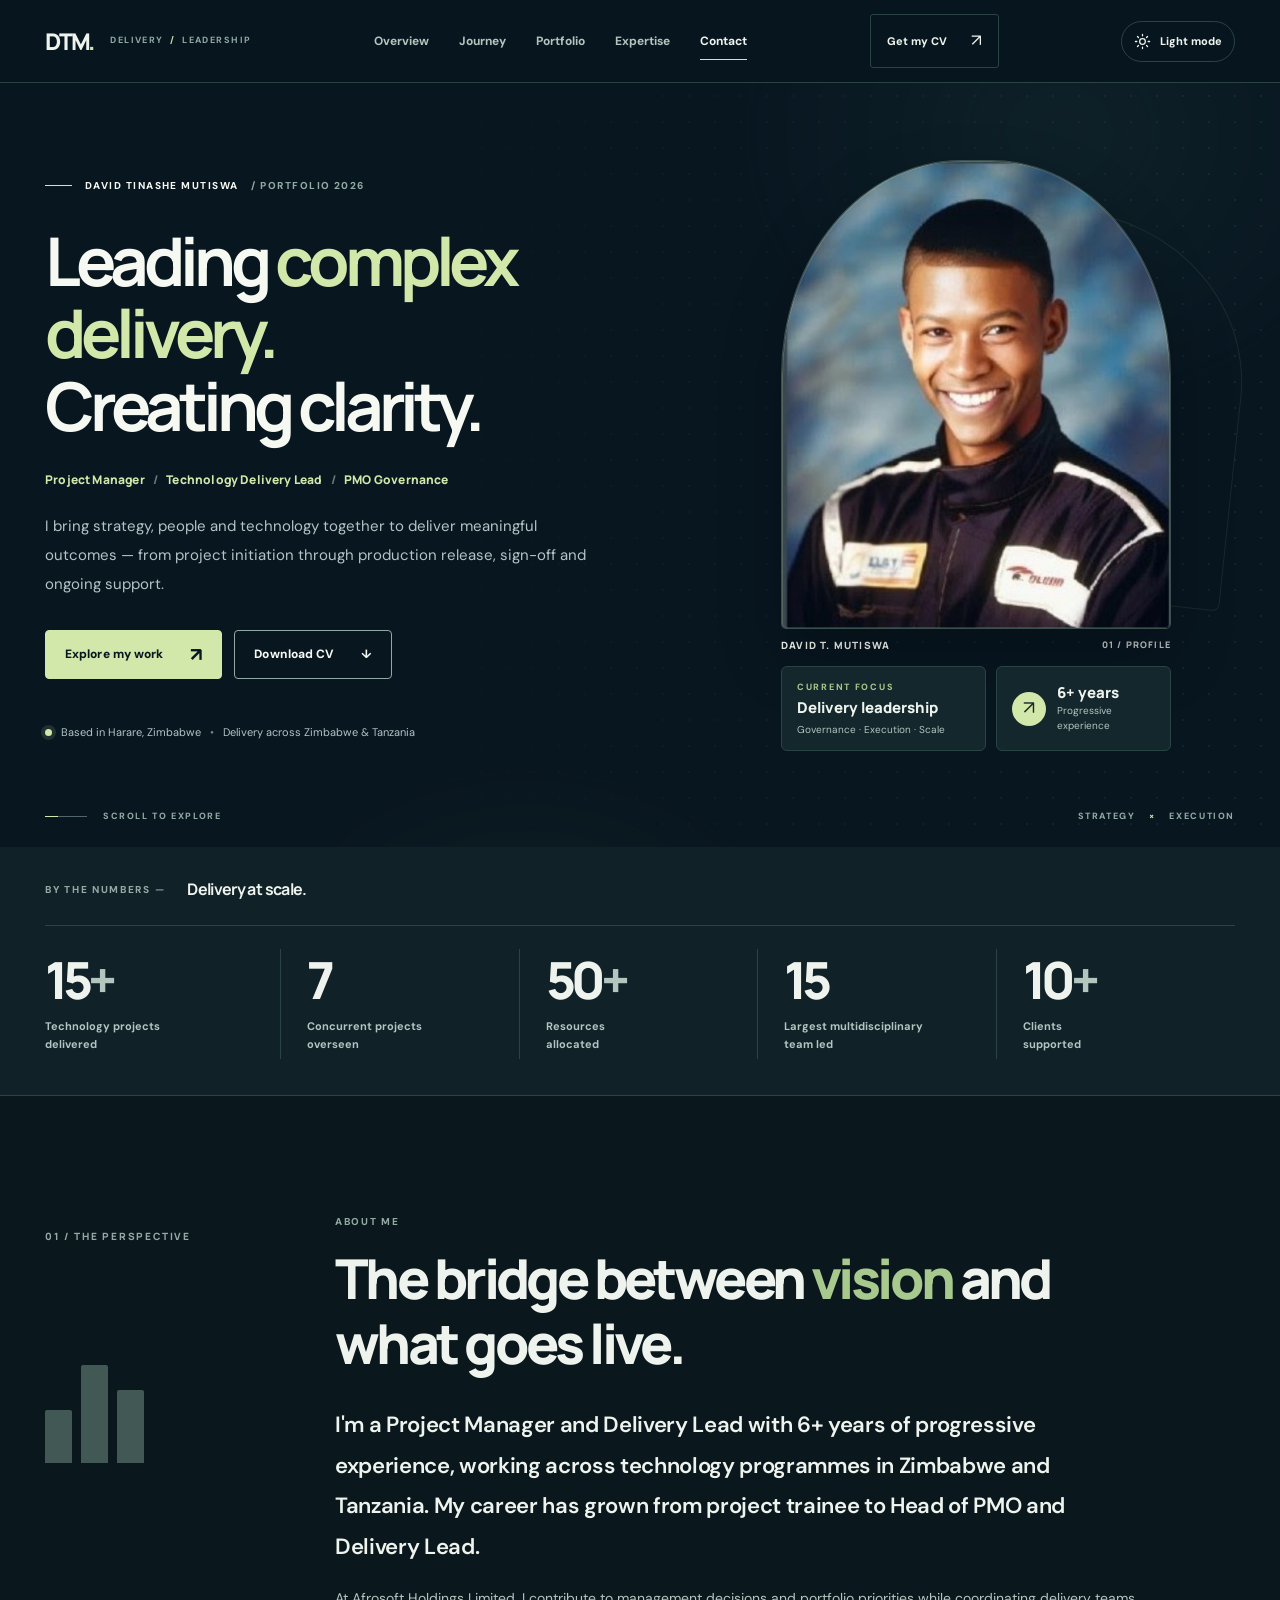
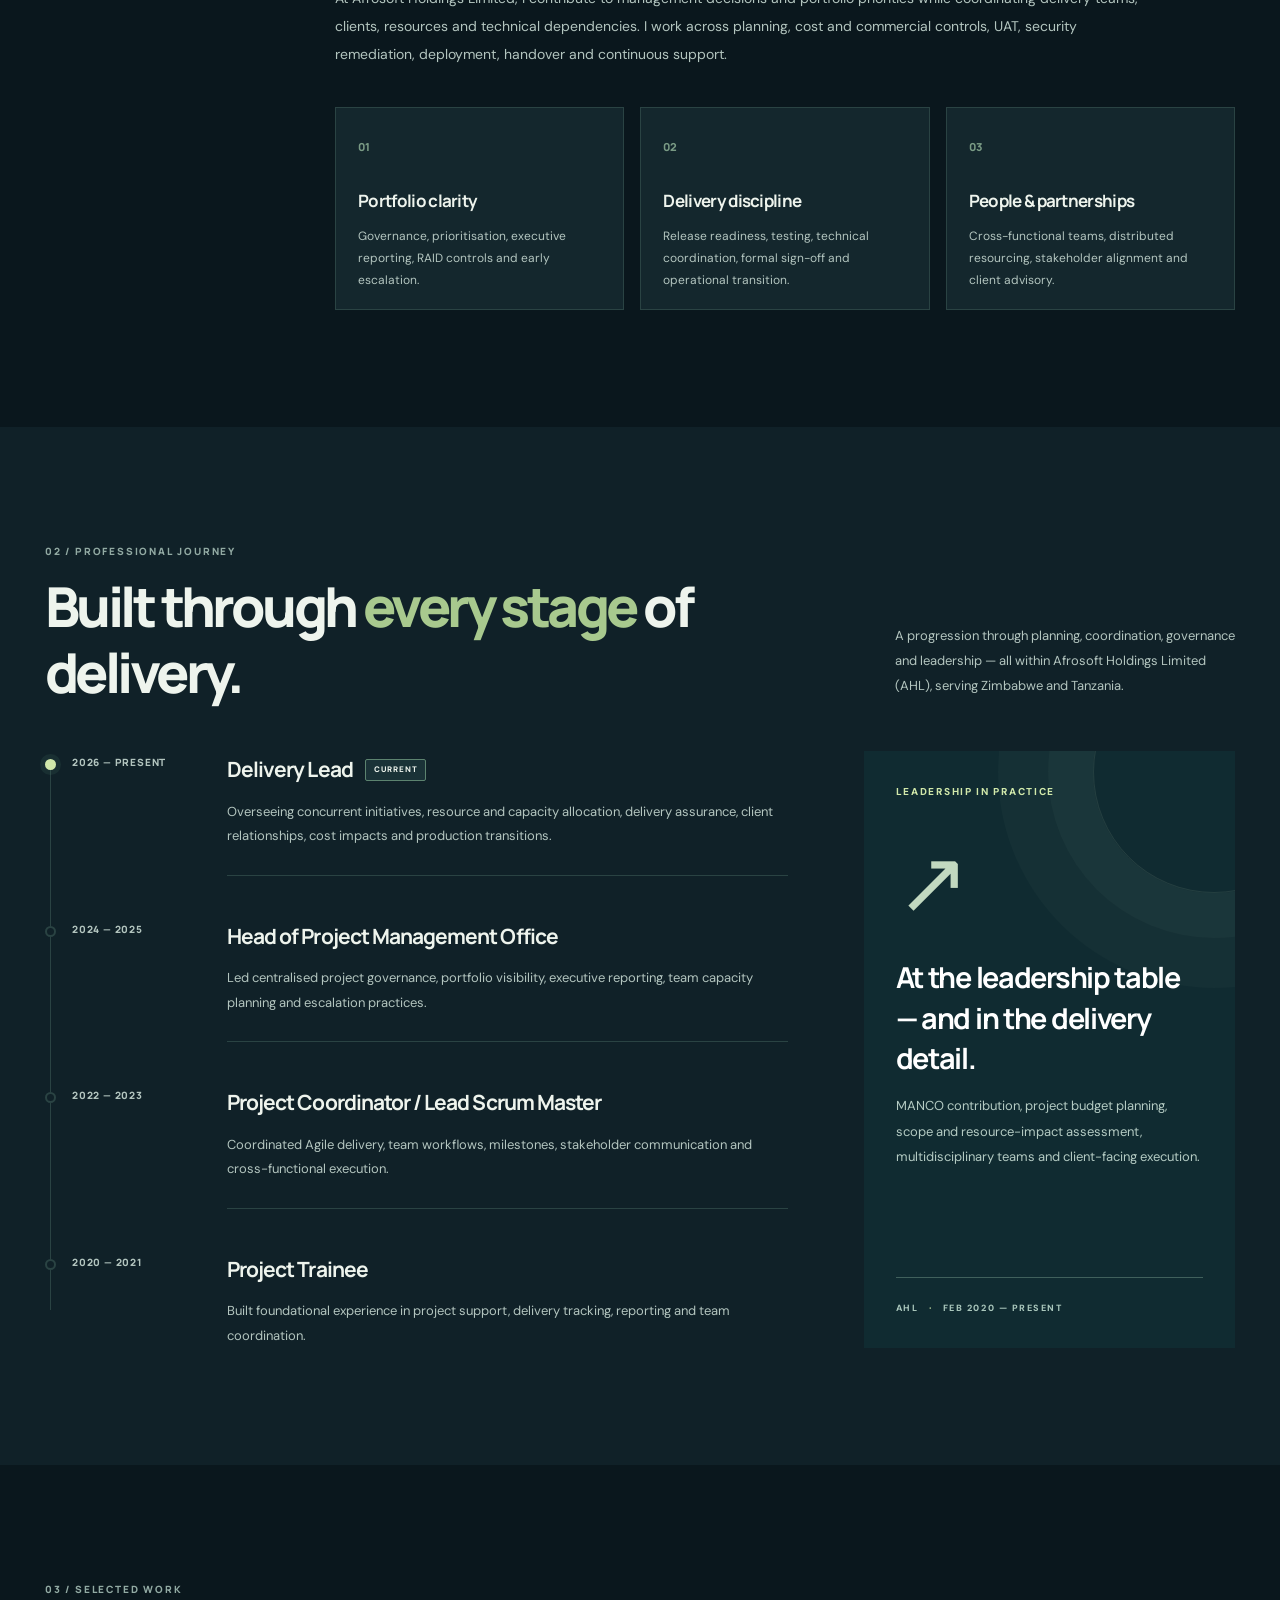
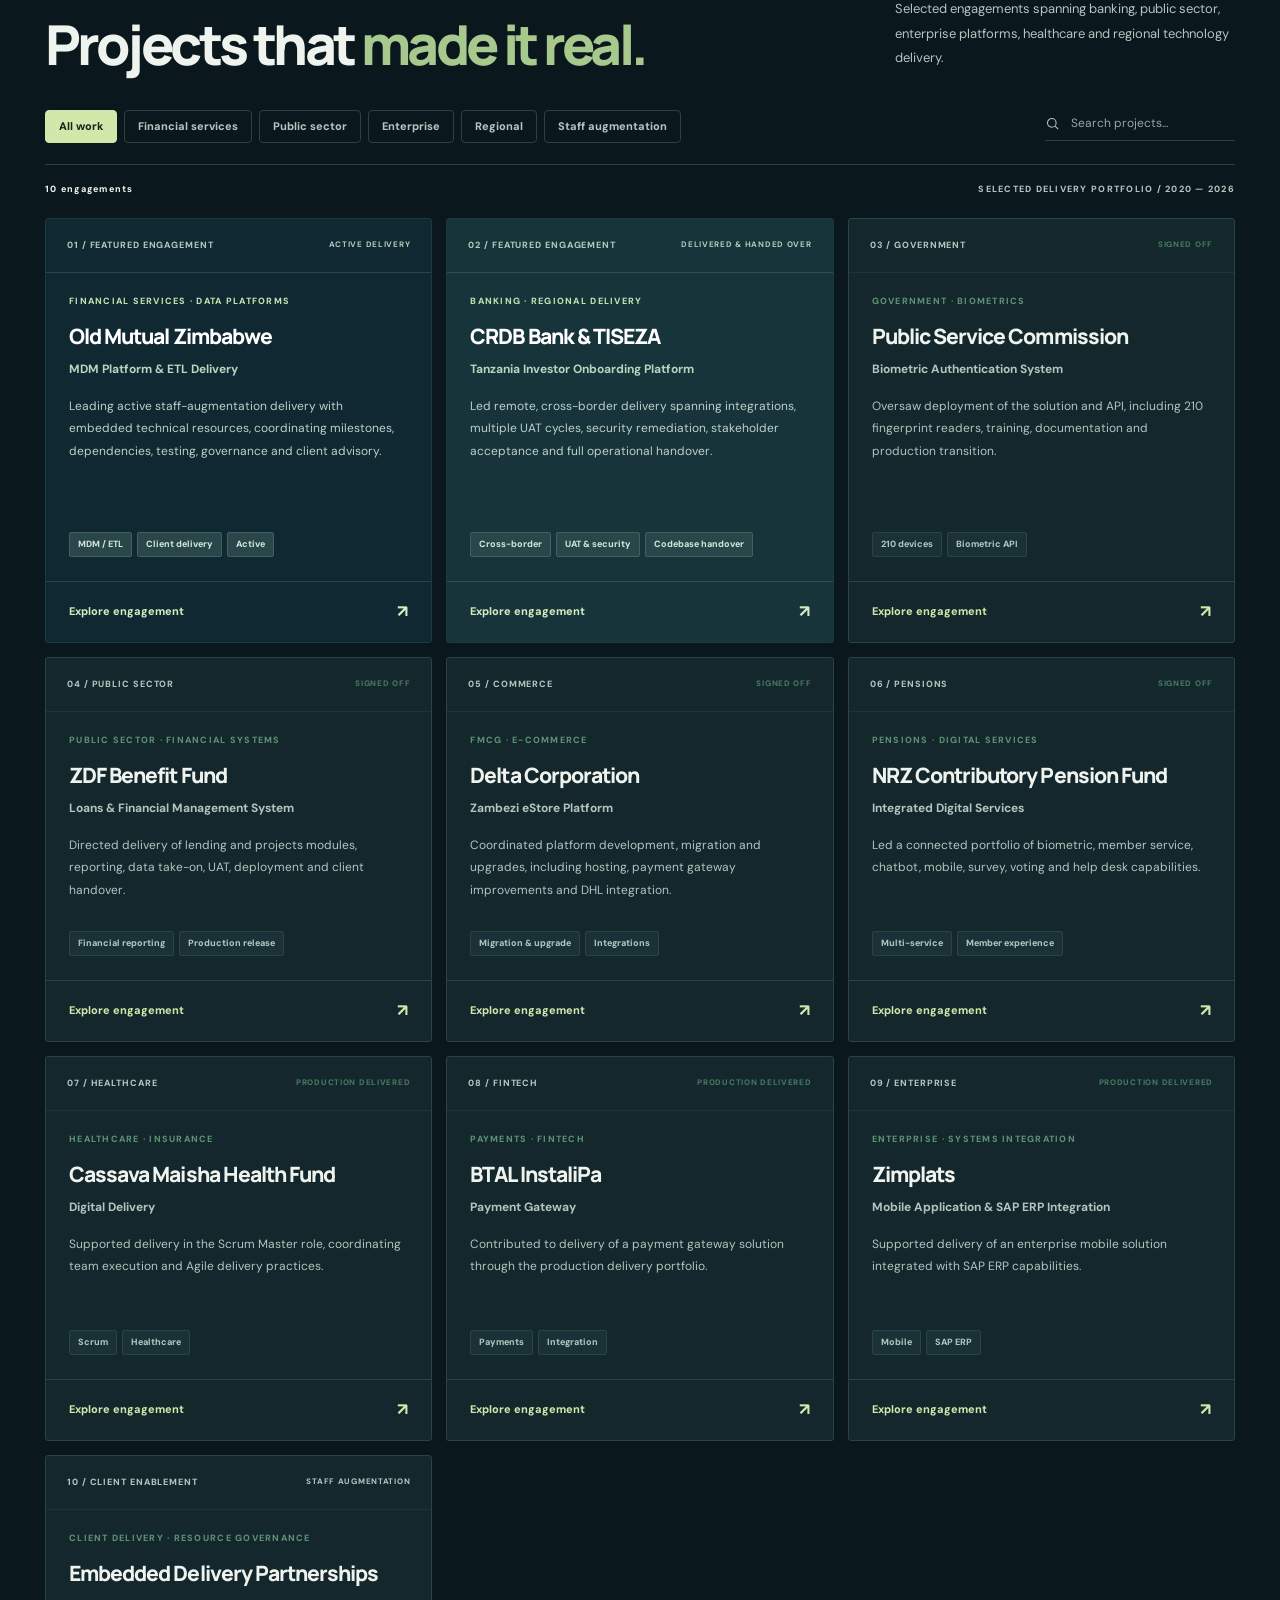
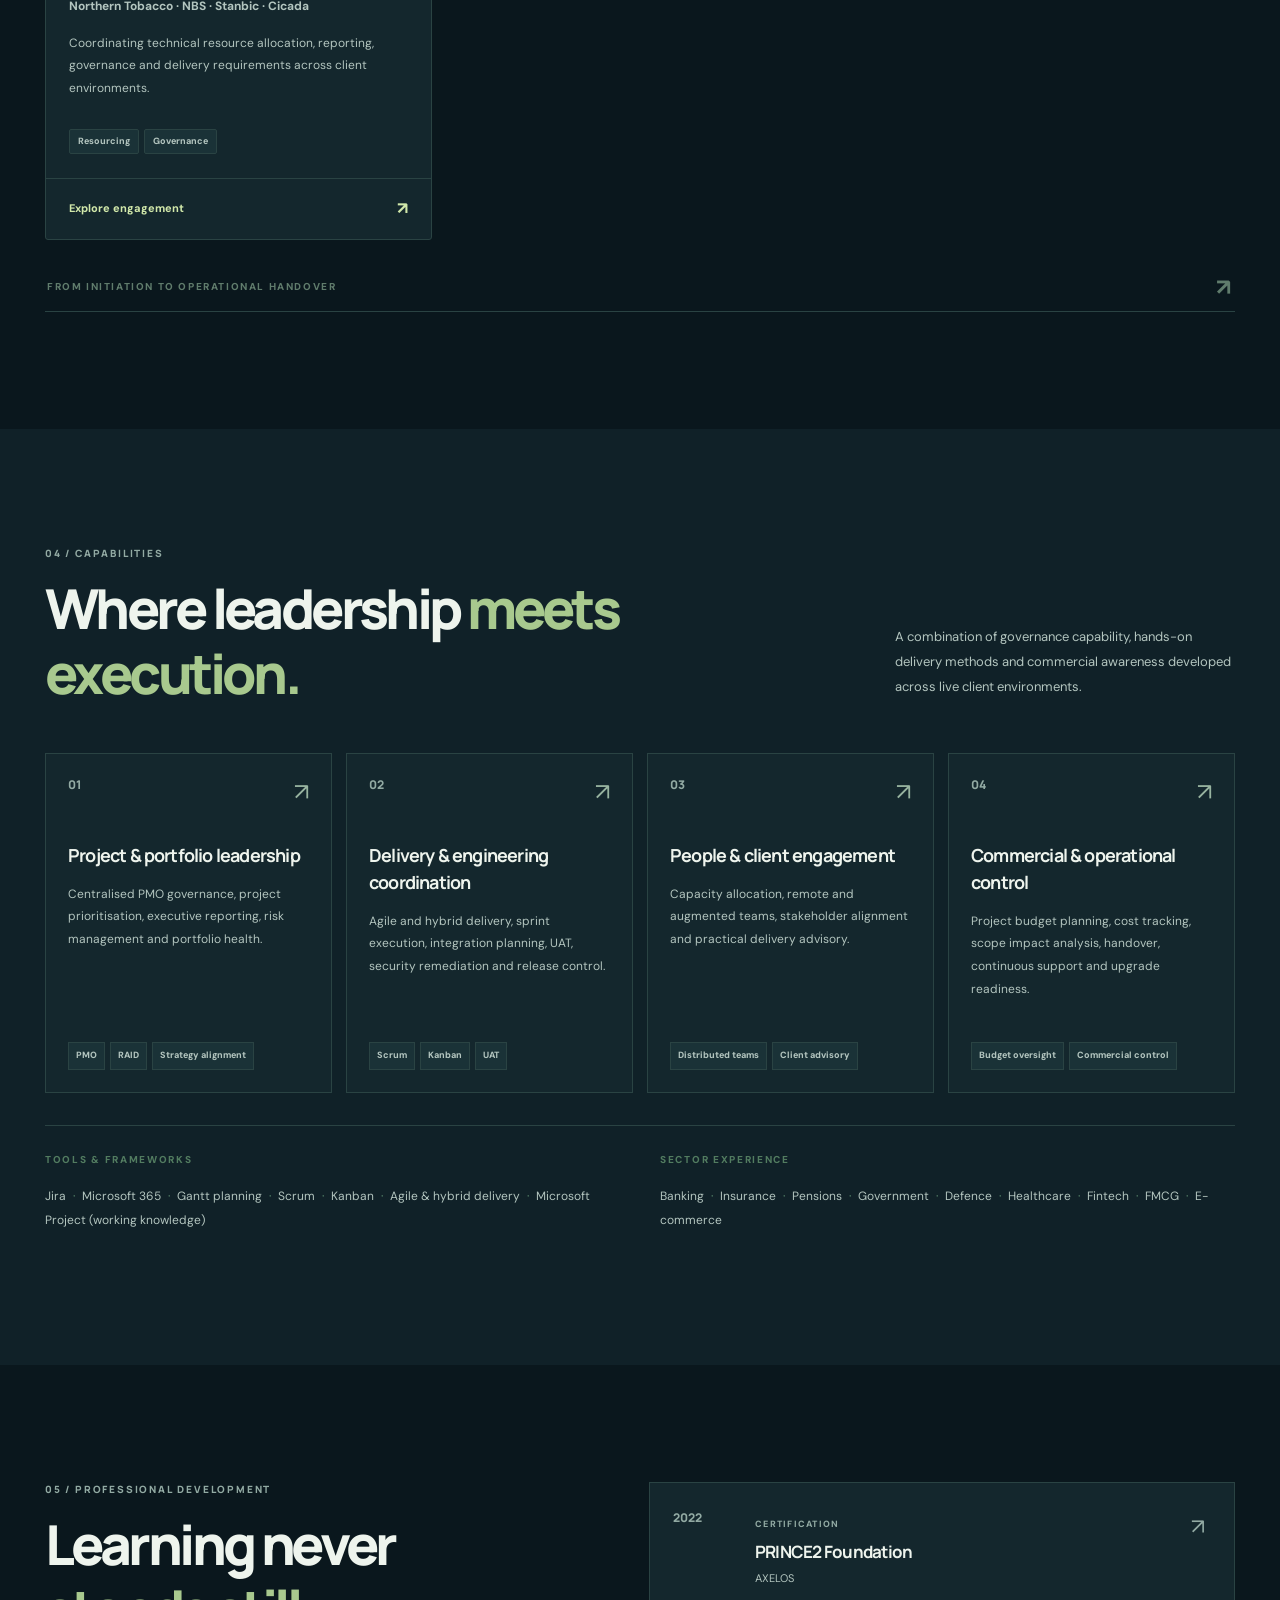
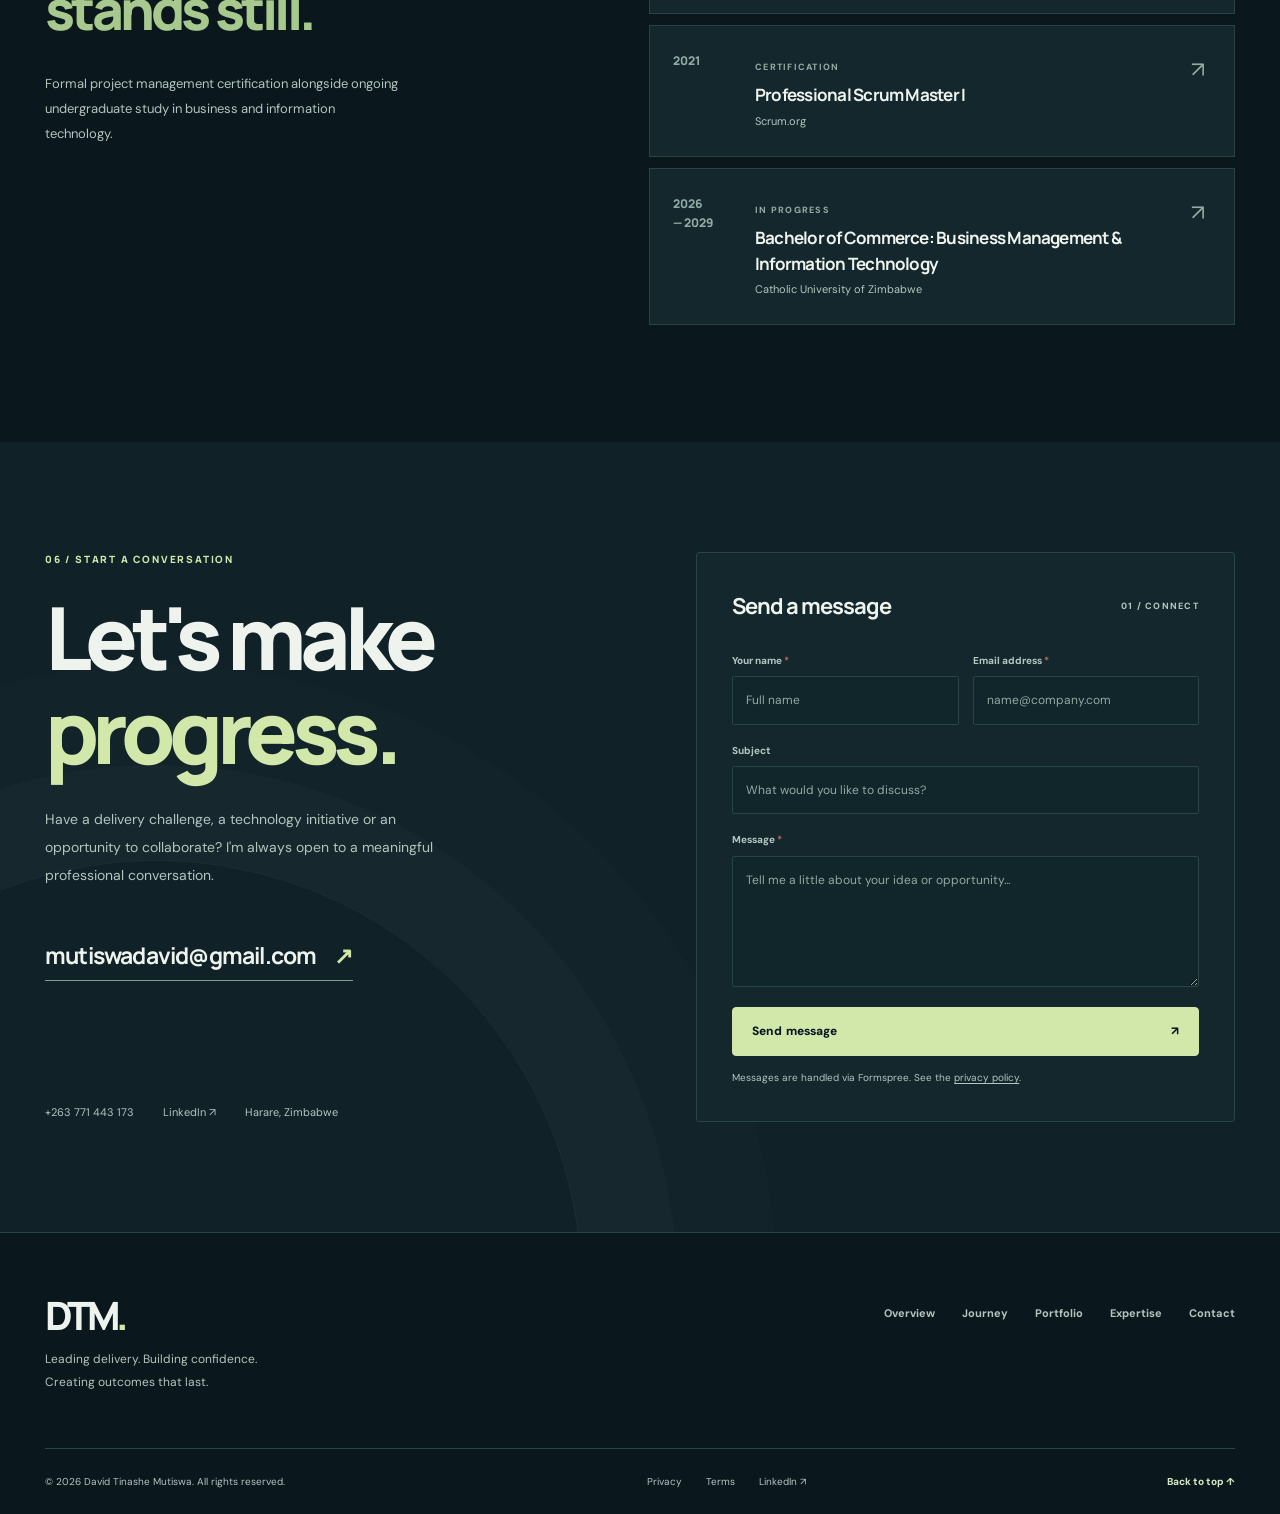
==== commit 7b47064e: "Fix HTML structure and add closing tag" ====
--- a/index.html
+++ b/index.html
@@ -137,4 +137,4 @@
 </main>
 <footer class="site-footer"><div class="container"><div class="footer-top"><div><a class="footer-brand" href="#home">DTM<span>.</span></a><p>Leading delivery. Building confidence.<br/>Creating outcomes that last.</p></div><div class="footer-nav"><a href="#about">Overview</a><a href="#experience">Journey</a><a href="#projects">Portfolio</a><a href="#expertise">Expertise</a><a href="#contact">Contact</a></div></div><div class="footer-bottom"><span>© <span class="current-year">2026</span> David Tinashe Mutiswa. All rights reserved.</span><div><a href="privacy.html">Privacy</a><a href="terms.html">Terms</a><a href="https://www.linkedin.com/in/tinashe-shenjere-8211621a4/" rel="noopener noreferrer" target="_blank">LinkedIn ↗</a></div><a class="to-top" href="#top">Back to top ↑</a></div></div></footer>
 </body>
-                                                                                                                                                                                                                                                                          </html>
+</html>
--- a/style.css
+++ b/style.css
@@ -32,3 +32,299 @@
 @media(max-width:900px){:root{--header-height:72px}.brand-caption{display:none}.site-header .header-action{margin-left:auto}.menu-toggle{display:block;z-index:2}.primary-nav{position:absolute;top:calc(var(--header-height) - 1px);left:0;right:0;padding:14px 32px 24px;background:#0b2029;border-bottom:1px solid #375047;display:none;flex-direction:column;align-items:stretch;gap:0;box-shadow:0 20px 30px rgba(0,0,0,.18)}.primary-nav.open{display:flex}.primary-nav a{padding:14px 0;font-size:14px;border-bottom:1px solid #263e42}.primary-nav a::after{display:none}.menu-toggle[aria-expanded=true] span:first-child{transform:translateY(7px) rotate(45deg)}.menu-toggle[aria-expanded=true] span:nth-child(2){opacity:0}.menu-toggle[aria-expanded=true] span:last-child{transform:translateY(-7px) rotate(-45deg)}.hero-grid{grid-template-columns:1fr .77fr;min-height:620px;padding-top:65px;gap:24px}.hero h1{font-size:clamp(2.9rem,6vw,4.25rem)}.hero-visual{min-height:450px}.portrait-frame{height:400px;width:94%}.visual-stamp.stamp-top{right:-7px;top:50px;min-width:auto;padding:12px}.visual-stamp.stamp-top strong{font-size:12px}.visual-stamp.stamp-top span:last-child{display:none}.stamp-bottom{bottom:38px;padding:10px}.stamp-bottom .stamp-icon{width:30px;height:30px;font-size:20px}.metric{padding-inline:15px}.about-layout{display:block}.section-aside{margin-bottom:24px}.aside-motif{display:none}.journey-layout{grid-template-columns:1fr}.aside-card{min-height:370px}.project-grid{grid-template-columns:repeat(2,1fr)}.credentials-layout{gap:35px}.contact-layout{grid-template-columns:1fr}.contact-info{padding-top:32px}.contact-intro h2{max-width:700px}.contact-form-wrap{max-width:760px}.legal-layout{grid-template-columns:1fr;gap:25px}.legal-sidebar a{display:inline-block;margin-right:20px}}
 @media(max-width:620px){:root{--header-height:66px}.container{width:calc(100% - 36px)}.header-action{display:none}.hero-grid{grid-template-columns:1fr;padding-top:58px;padding-bottom:55px;gap:35px}.hero-copy{padding:0}.hero h1{font-size:clamp(2.95rem,10.8vw,4.7rem);line-height:1.12;margin:24px 0}.hero-role{font-size:11px;line-height:1.9}.hero-intro{font-size:14px;line-height:1.85}.hero-buttons{gap:9px;margin:25px 0 30px}.button{padding:10px 14px;gap:16px}.hero-footnote{font-size:10px}.hero-visual{min-height:425px;margin:0 16px}.portrait-frame{height:415px;width:min(84%,365px)}.portrait-grid{width:88%;right:3%;top:2%}.stamp-top{top:45px!important;right:0!important}.stamp-bottom{left:-7px;bottom:30px}.hero-bottom{padding-bottom:20px}.hero-bottom>span:last-child{display:none}.impact{padding:25px 0}.impact-header{gap:14px;padding-bottom:15px}.impact-header h2{font-size:14px}.metric-grid{grid-template-columns:repeat(2,1fr);gap:22px 0}.metric{padding:10px 15px 13px;border-right:0;border-bottom:1px solid #cfd9d1}.metric:nth-child(odd){padding-left:0;border-right:1px solid #cfd9d1}.metric:last-child{border-bottom:0}.metric strong{font-size:2.8rem}.metric>span{font-size:10px;margin-top:6px}.section{padding:77px 0}.display-heading{font-size:clamp(2.3rem,9.5vw,3.45rem);margin:13px 0 22px}.section-top{display:block;margin-bottom:30px}.section-top>p{max-width:90%;margin-top:18px}.focus-grid{grid-template-columns:1fr;margin-top:28px;gap:10px}.focus-card{padding:19px}.focus-card h3{margin-top:12px}.timeline{padding-left:20px}.timeline::before{left:2px}.timeline-pin{left:-23px}.timeline-item{display:block;padding-bottom:30px}.timeline-year{margin-bottom:8px}.timeline-detail h3{font-size:19px}.aside-card{min-height:360px}.portfolio-toolbar{display:block}.filter-list{gap:5px}.filter-chip{font-size:10px;padding:9px 10px}.project-search{margin-top:19px;width:100%;padding:8px 0}.portfolio-meta{margin-top:17px}.portfolio-meta span:last-child{display:none}.project-grid{grid-template-columns:1fr;gap:12px}.project-card,.project-card.featured{min-height:350px}.project-content h3{font-size:22px}.project-content{padding:22px}.expertise-grid{grid-template-columns:1fr;gap:10px}.expertise-card{min-height:250px}.expertise-bottom{grid-template-columns:1fr;gap:15px}.credentials-layout{grid-template-columns:1fr;gap:20px}.credential{grid-template-columns:55px 1fr 15px;gap:10px;padding:18px}.credential h3{font-size:15px}.contact-section{padding:85px 0}.contact-intro h2{font-size:clamp(3.2rem,13vw,5.3rem)}.contact-email{font-size:clamp(15px,4vw,21px)}.contact-info{gap:15px}.contact-form-wrap{padding:24px 17px}.field-row{grid-template-columns:1fr;gap:0}.footer-top{display:block;padding-bottom:25px}.footer-nav{gap:14px 23px;padding-top:30px}.footer-bottom{display:block}.footer-bottom>div{margin:14px 0}.to-top{display:inline-block;margin-top:3px}.legal-hero{padding:65px 0}.legal-content{padding:45px 0 75px}}
 @media(prefers-reduced-motion:reduce){html{scroll-behavior:auto}*,*::before,*::after{animation-duration:.01ms!important;animation-iteration-count:1!important;transition-duration:.01ms!important;scroll-behavior:auto!important}.js .reveal{opacity:1;transform:none}}
+
+/* ========================================================================
+   2026 premium responsive refresh — colour modes, portrait and accessibility
+   The default navy + lime visual language is preserved throughout.
+   ======================================================================== */
+:root,
+html[data-theme="dark"] {
+  color-scheme: dark;
+  --canvas: #0a171d;
+  --canvas-alt: #102128;
+  --panel: #14272d;
+  --panel-raised: #1a3237;
+  --ink-on-canvas: #eef4ed;
+  --copy-on-canvas: #b3c5bf;
+  --subtle-on-canvas: #92aaa3;
+  --border-on-canvas: #2a4343;
+  --light-green: #d1e8aa;
+  --hero-ground: #081620;
+  --hero-foreground: #f6f8f2;
+  --hero-copy: #b3c4c5;
+  --nav-ground: rgba(8, 22, 32, .96);
+  --field-ground: #10262b;
+}
+html[data-theme="light"] {
+  color-scheme: light;
+  --canvas: #f6f8f3;
+  --canvas-alt: #e9eee8;
+  --panel: #ffffff;
+  --panel-raised: #f7faf6;
+  --ink-on-canvas: #14282e;
+  --copy-on-canvas: #4c625f;
+  --subtle-on-canvas: #607972;
+  --border-on-canvas: #d3ded4;
+  --light-green: #bddc90;
+  --hero-ground: #edf3e9;
+  --hero-foreground: #122a30;
+  --hero-copy: #455f5b;
+  --nav-ground: rgba(247, 250, 245, .96);
+  --field-ground: #ffffff;
+}
+html { scroll-padding-top: 85px; }
+body { background: var(--canvas); color: var(--ink-on-canvas); transition: background-color .32s ease, color .32s ease; }
+img { display: block; }
+.container { max-width: var(--page); }
+
+/* Consistent navigation + independent theme switcher on all three pages. */
+.site-header { background: var(--nav-ground); border-color: var(--border-on-canvas); color: var(--ink-on-canvas); }
+.primary-nav a { color: var(--copy-on-canvas); }
+.primary-nav a:hover, .primary-nav a.active { color: var(--ink-on-canvas); }
+.brand-caption { color: var(--subtle-on-canvas); }
+.header-inner { gap: clamp(10px, 1.6vw, 23px); }
+.header-action { color: var(--ink-on-canvas); border-color: var(--border-on-canvas); }
+.theme-toggle {
+  display: inline-flex; align-items: center; justify-content: center; gap: 9px;
+  flex-shrink: 0; min-height: 41px; min-width: 41px; padding: 8px 12px;
+  border: 1px solid var(--border-on-canvas); border-radius: 999px;
+  color: var(--ink-on-canvas); background: transparent;
+  font-size: 11px; font-weight: 800; line-height: 1;
+  transition: background-color .22s ease, border-color .22s ease, color .22s ease, transform .22s ease;
+}
+.theme-toggle:hover { background: var(--panel-raised); border-color: #8da68b; transform: translateY(-1px); }
+.theme-toggle:focus-visible { outline-color: var(--light-green); }
+.theme-icon { width: 17px; height: 17px; flex: 0 0 17px; }
+.theme-moon { display: none; }
+html[data-theme="light"] .theme-sun { display: none; }
+html[data-theme="light"] .theme-moon { display: block; }
+.menu-toggle span { background: var(--ink-on-canvas); }
+
+/* Branded hero: keep the supplied image entire and move *all* labels below it. */
+.hero { background: var(--hero-ground); color: var(--hero-foreground); }
+.hero-grid { grid-template-columns: minmax(0, 1.08fr) minmax(0, .92fr); gap: clamp(36px, 5vw, 80px); align-items: center; padding-block: clamp(54px, 6vw, 90px) 58px; min-height: 650px; }
+.hero-copy { min-width: 0; }
+.hero .eyebrow-light { color: var(--hero-foreground); }
+.hero .eyebrow-muted { color: var(--subtle-on-canvas); }
+.hero h1 { font-size: clamp(3rem, 5.25vw, 5.4rem); text-wrap: balance; }
+.hero h1 span { color: var(--lime); }
+.hero h1 em { color: var(--hero-foreground); }
+.hero-intro { color: var(--hero-copy); max-width: 560px; }
+.hero-footnote { color: var(--hero-copy); }
+.hero .button-outline { color: var(--hero-foreground); border-color: var(--subtle-on-canvas); }
+.hero .button-outline:hover { background: var(--panel-raised); }
+.hero-visual {
+  position: relative; margin: 0; padding: 0;
+  display: flex; flex-direction: column; align-items: center; justify-content: flex-start;
+  gap: 0; width: 100%; min-height: 0; isolation: isolate;
+}
+.portrait-grid {
+  pointer-events: none; z-index: -1; width: 80%; height: 65%;
+  top: 8%; right: -1%; transform: rotate(6deg); opacity: .7;
+  border-radius: 44% 44% 7px 7px;
+}
+.portrait-frame {
+  position: relative; width: min(100%, 390px); height: auto;
+  aspect-ratio: 1277 / 1536; flex: none;
+  border-radius: 46% 46% 5px 5px; overflow: hidden;
+  background: #172b36; box-shadow: 0 27px 64px rgba(0, 0, 0, .24);
+}
+.portrait-frame::after { border: 1px solid rgba(209, 232, 170, .18); }
+.hero-portrait {
+  display: block; width: 100%; height: 100%; object-fit: contain;
+  object-position: center; filter: none;
+}
+.portrait-identity {
+  width: min(100%, 390px); display: flex; align-items: center; justify-content: space-between;
+  gap: 10px; margin: 9px 0 14px;
+  font: 800 10px/1.4 var(--head); letter-spacing: .12em; color: var(--hero-foreground);
+}
+.portrait-identity span:last-child { font-size: 9px; opacity: .68; }
+.portrait-notes { display: grid; grid-template-columns: 1.17fr 1fr; width: min(100%, 390px); gap: 10px; }
+.portrait-note {
+  display: flex; flex-direction: column; justify-content: center; gap: 4px;
+  position: relative; background: var(--panel); color: var(--ink-on-canvas);
+  border: 1px solid var(--border-on-canvas); border-radius: 6px;
+  padding: 13px 15px; min-width: 0;
+  transition: transform .28s ease, border-color .28s ease;
+}
+.portrait-note:hover { transform: translateY(-3px); border-color: #8baa83; }
+.portrait-note .mini-label { color: #a8c68a; font-size: 9px; }
+.portrait-note strong { display: block; font: 800 clamp(12px, 1.25vw, 15px)/1.25 var(--head); }
+.portrait-note small { display: block; font-size: 10px; color: var(--copy-on-canvas); line-height: 1.5; }
+.portrait-note-years { flex-direction: row; align-items: center; gap: 11px; }
+.portrait-note-years .stamp-icon { width: 34px; height: 34px; font-size: 19px; flex: 0 0 34px; color: #172a24; }
+.hero-bottom { color: var(--subtle-on-canvas); }
+html[data-theme="light"] .hero h1 span { color: #56883d; }
+html[data-theme="light"] .hero-role { color: #345f44; }
+html[data-theme="light"] .eyebrow-line, html[data-theme="light"] .scroll-line::after { background: #5a923a; }
+html[data-theme="light"] .button-outline:hover { background: #dae8d4; }
+html[data-theme="light"] .portrait-grid { border-color: #99bd9d; }
+html[data-theme="light"] .portrait-note .mini-label { color: #38714f; }
+html[data-theme="light"] .role-separator { color: #8fa49a; }
+html[data-theme="light"] .pulse-dot { background: #5f923e; }
+
+/* True site-wide dark/light switch; not just a hero recolour. */
+.impact, .about-section, .journey-section, .projects-section,
+.expertise-section, .credentials-section, .legal-content {
+  color: var(--ink-on-canvas); border-color: var(--border-on-canvas);
+}
+.impact, .journey-section, .expertise-section { background: var(--canvas-alt); }
+.about-section, .projects-section, .credentials-section, .legal-content { background: var(--canvas); }
+.impact-header, .portfolio-meta, .expertise-bottom, .portfolio-end { border-color: var(--border-on-canvas); }
+.impact-header h2, .metric strong, .display-heading,
+.focus-card h3, .timeline-detail h3, .project-card h3,
+.expertise-card h3, .credential h3, .credential-date, .legal-body h2, .legal-body h3 {
+  color: var(--ink-on-canvas);
+}
+.metric { border-color: var(--border-on-canvas); }
+.metric strong { color: var(--ink-on-canvas); }
+.metric > span, .small-label, .section-no, .metric-plus,
+.section-top > p, .lead-text, .about-section .section-body > p:not(.lead-text):not(.small-label),
+.focus-card p, .timeline-detail p, .timeline-year,
+.project-content > p:not(.project-industry):not(.project-subtitle),
+.project-subtitle, .expertise-card p, .expertise-bottom p:last-child,
+.credentials-layout > div:first-child > p, .credential p, .legal-body p, .legal-body li,
+.legal-body strong, .legal-sidebar, .portfolio-meta, .project-type,
+.project-index, .project-detail p { color: var(--copy-on-canvas); }
+.display-heading span { color: #a8c98e; }
+.lead-text { color: var(--ink-on-canvas); }
+.section-no, .small-label, .accent-label { color: var(--subtle-on-canvas); }
+.focus-card, .project-card:not(.featured), .expertise-card, .credential, .no-results {
+  background: var(--panel); color: var(--ink-on-canvas); border-color: var(--border-on-canvas);
+}
+.focus-card:hover, .project-card:hover, .expertise-card:hover {
+  background: var(--panel-raised); border-color: #739b81;
+  box-shadow: 0 14px 40px rgba(0, 0, 0, .12);
+}
+.timeline::before, .timeline-detail, .timeline-pin, .project-detail { border-color: var(--border-on-canvas); }
+.timeline::before { background: var(--border-on-canvas); }
+.timeline-pin { background: var(--canvas-alt); }
+.timeline-item.current .timeline-pin { background: var(--lime); border-color: var(--lime); }
+.status-pill { color: var(--ink-on-canvas); background: var(--panel-raised); border-color: #5c836f; }
+.filter-chip { background: transparent; color: var(--copy-on-canvas); border-color: var(--border-on-canvas); }
+.filter-chip:hover { color: var(--ink-on-canvas); border-color: #89b78a; }
+.filter-chip.active { background: var(--lime); border-color: var(--lime); color: #14251e; }
+.project-search { color: var(--copy-on-canvas); border-color: var(--border-on-canvas); }
+.project-search input { color: var(--ink-on-canvas); }
+.project-search input::placeholder { color: var(--subtle-on-canvas); }
+.portfolio-meta span:first-child { color: var(--ink-on-canvas); }
+.project-tags span, .chip-row span { background: var(--panel-raised); border-color: var(--border-on-canvas); color: var(--copy-on-canvas); }
+.project-detail summary, .text-button, .legal-sidebar a, .legal-body a { color: var(--light-green); }
+.project-detail summary { color: var(--light-green); }
+.no-results p { color: var(--copy-on-canvas); }
+.credential small, .credential-arrow, .credential-date, .expertise-icon { color: var(--subtle-on-canvas); }
+.project-card.featured { background: #102831; color: #fff; }
+.project-card.featured:nth-child(2) { background: #17343a; }
+.project-card.featured h3 { color: white; }
+.project-card.featured .project-detail summary { color: #d4edc0; }
+.project-card.featured .project-tags span { color: #d1e7d5; background: #29464a; border-color: #41615e; }
+.project-card.featured .project-content > p:not(.project-industry):not(.project-subtitle) { color: #bed0cb; }
+.project-card.featured .project-subtitle { color: #b8d5c0; }
+.project-card.featured .project-type, .project-card.featured .project-index { color: #b0c8bb; }
+
+/* The contact card and legal pages participate in the selected scheme too. */
+.contact-section { color: var(--ink-on-canvas); background: var(--canvas-alt); }
+.contact-intro h2, .contact-email, .form-heading h3 { color: var(--ink-on-canvas); }
+.contact-intro > p, .contact-info { color: var(--copy-on-canvas); }
+.contact-form-wrap { background: var(--panel); color: var(--ink-on-canvas); border: 1px solid var(--border-on-canvas); }
+.form-heading span, .form-field label, .form-notice { color: var(--copy-on-canvas); }
+.form-field input, .form-field textarea { background: var(--field-ground); border-color: var(--border-on-canvas); color: var(--ink-on-canvas); }
+.form-field input::placeholder, .form-field textarea::placeholder { color: var(--subtle-on-canvas); }
+.form-field input:focus, .form-field textarea:focus { border-color: #91bd7c; outline: 2px solid #91bd7c; outline-offset: 1px; }
+.site-footer { background: var(--canvas); color: var(--copy-on-canvas); border-top: 1px solid var(--border-on-canvas); }
+.footer-brand, .footer-nav a, .footer-bottom, .footer-top p, .footer-bottom a { color: var(--copy-on-canvas); }
+.footer-brand { color: var(--ink-on-canvas); }
+.footer-bottom { border-color: var(--border-on-canvas); }
+.legal-hero { color: var(--hero-foreground); background: var(--hero-ground); }
+.legal-hero p { color: var(--hero-copy); }
+.legal-body strong { color: var(--ink-on-canvas); }
+html[data-theme="light"] .display-heading span { color: #507f60; }
+html[data-theme="light"] .metric-plus { color: #568c62; }
+html[data-theme="light"] .project-detail summary,
+html[data-theme="light"] .text-button,
+html[data-theme="light"] .legal-sidebar a,
+html[data-theme="light"] .legal-body a { color: #246849; }
+html[data-theme="light"] .legal-hero .section-no { color: #38714f; }
+html[data-theme="light"] .legal-hero h1 span[style] { color: #538b44 !important; }
+html[data-theme="light"] .aside-card { background: #17343a; }
+html[data-theme="light"] .contact-section .section-no { color: #3f7955; }
+html[data-theme="light"] .contact-intro h2 em { color: #4c8549; }
+html[data-theme="light"] .contact-email span { color: #4c8549; }
+html[data-theme="light"] .footer-brand span { color: #5e974b; }
+html[data-theme="light"] .form-feedback { color: #1d5138; }
+
+/* Responsive readability and breathing room, especially on actual 360-430px phones. */
+@media (max-width: 1180px) {
+  .brand-caption { display: none; }
+  .primary-nav { gap: clamp(10px, 1.35vw, 22px); }
+  .header-inner { gap: 14px; }
+  .theme-toggle-text { display: none; }
+  .theme-toggle { padding: 8px; }
+  .hero-grid { gap: 34px; }
+  .portrait-frame, .portrait-notes, .portrait-identity { width: min(100%, 350px); }
+}
+@media (max-width: 900px) {
+  .header-inner { justify-content: space-between; }
+  .site-header .header-action { margin-left: auto; }
+  .primary-nav { background: var(--canvas); border-color: var(--border-on-canvas); }
+  .primary-nav a { color: var(--ink-on-canvas); border-color: var(--border-on-canvas); }
+  .theme-toggle { margin-left: auto; }
+  .site-header .header-action + .theme-toggle { margin-left: 0; }
+  .hero-grid { grid-template-columns: 1fr .9fr; gap: 25px; }
+  .hero h1 { font-size: clamp(2.65rem, 5.6vw, 4.1rem); }
+  .hero-visual { min-height: 0; }
+  .portrait-frame, .portrait-notes, .portrait-identity { width: min(100%, 300px); }
+  .portrait-note { padding: 10px 11px; }
+  .portrait-note-years .stamp-icon { width: 25px; height: 25px; flex-basis: 25px; font-size: 16px; }
+  .portrait-note small { font-size: 9px; }
+}
+@media (max-width: 680px) {
+  .header-inner { gap: 10px; }
+  .brand { margin-right: auto; }
+  .site-header .header-action { display: none; }
+  .theme-toggle { margin-left: 0; }
+  .menu-toggle { width: 40px; height: 42px; padding: 9px; }
+  .hero-grid { display: flex; flex-direction: column; align-items: stretch; gap: 33px; padding-top: 47px; padding-bottom: 38px; min-height: 0; }
+  .hero-copy { width: 100%; }
+  .hero .eyebrow { flex-wrap: wrap; gap: 8px; font-size: 9px; letter-spacing: .12em; }
+  .hero h1 { font-size: clamp(2.75rem, 10.5vw, 4.4rem); line-height: 1.12; margin: 23px 0; }
+  .hero-role { font-size: 11px; }
+  .hero-intro { font-size: 14px; line-height: 1.85; }
+  .hero-buttons { margin: 25px 0 27px; }
+  .button { min-height: 48px; }
+  .hero-footnote { font-size: 10px; line-height: 1.75; }
+  .hero-visual { margin: 0; }
+  .portrait-frame { width: min(90%, 344px); }
+  .portrait-identity, .portrait-notes { width: min(90%, 344px); }
+  .portrait-grid { width: 78%; height: 67%; right: 6%; }
+  .portrait-identity { margin: 11px 0 12px; }
+  .portrait-notes { gap: 9px; grid-template-columns: 1.1fr 1fr; }
+  .portrait-note { padding: 12px; min-height: 74px; }
+  .portrait-note strong { font-size: 12px; }
+  .portrait-note small { font-size: 9px; }
+  .hero-bottom { padding-bottom: 25px; }
+  .metric { border-color: var(--border-on-canvas) !important; }
+  .metric:last-child { border-bottom: 0 !important; }
+  .section { padding: 80px 0; }
+  .display-heading { text-wrap: balance; }
+  .project-grid { grid-template-columns: 1fr; }
+  .project-card { min-height: 320px; }
+  .project-card.featured { min-height: 365px; }
+  .contact-info { padding-top: 35px; }
+  .form-field input, .form-field textarea { font-size: 16px; } /* prevents iOS autofocusing zoom */
+}
+@media (max-width: 380px) {
+  .container { width: calc(100% - 30px); }
+  .hero h1 { font-size: clamp(2.5rem, 10vw, 2.85rem); }
+  .eyebrow-muted { display: none; }
+  .hero-buttons { gap: 8px; }
+  .hero-buttons .button { font-size: 11px; padding-inline: 12px; gap: 9px; }
+  .portrait-note-years .stamp-icon { display: none; }
+  .portrait-note { padding: 10px; }
+  .portrait-notes { width: 100%; }
+  .filter-chip { padding: 8px 9px; }
+}
+@media (prefers-reduced-motion: reduce) {
+  body, .theme-toggle, .portrait-note { transition: none !important; }
+}
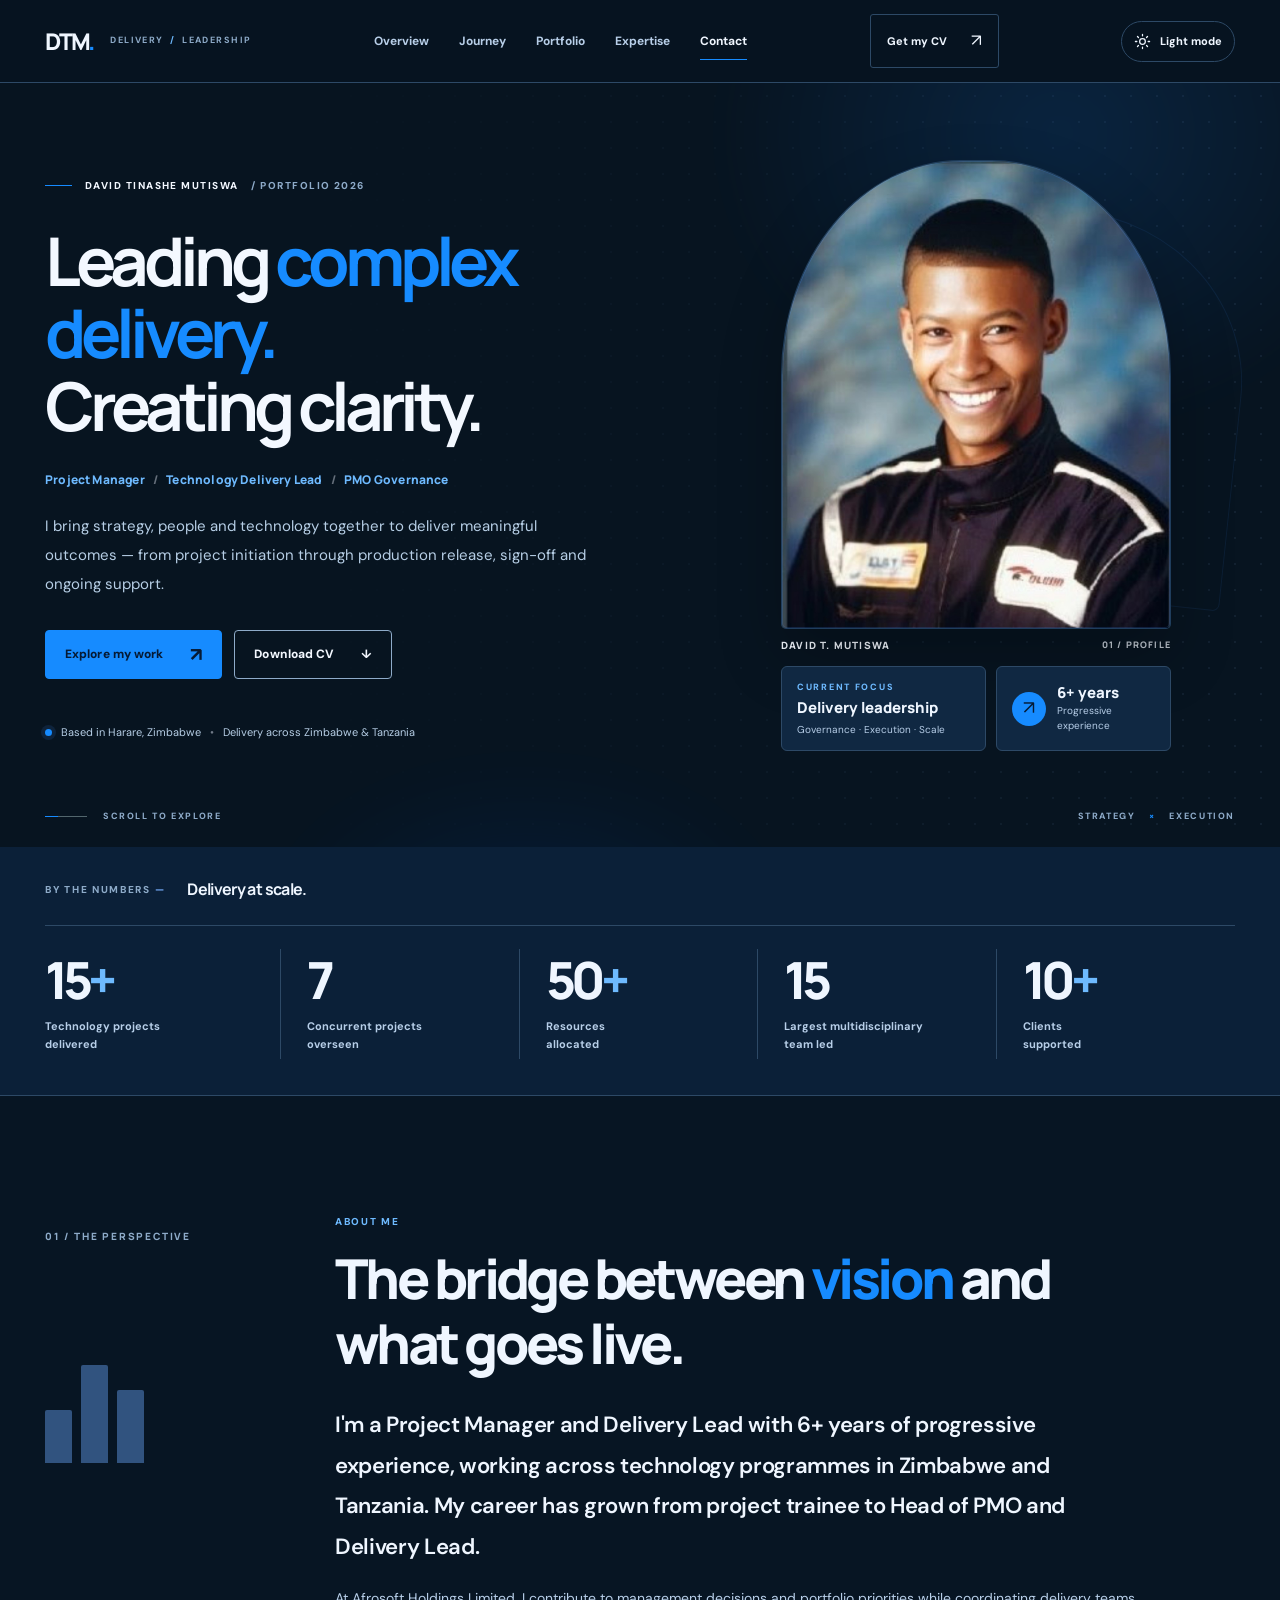
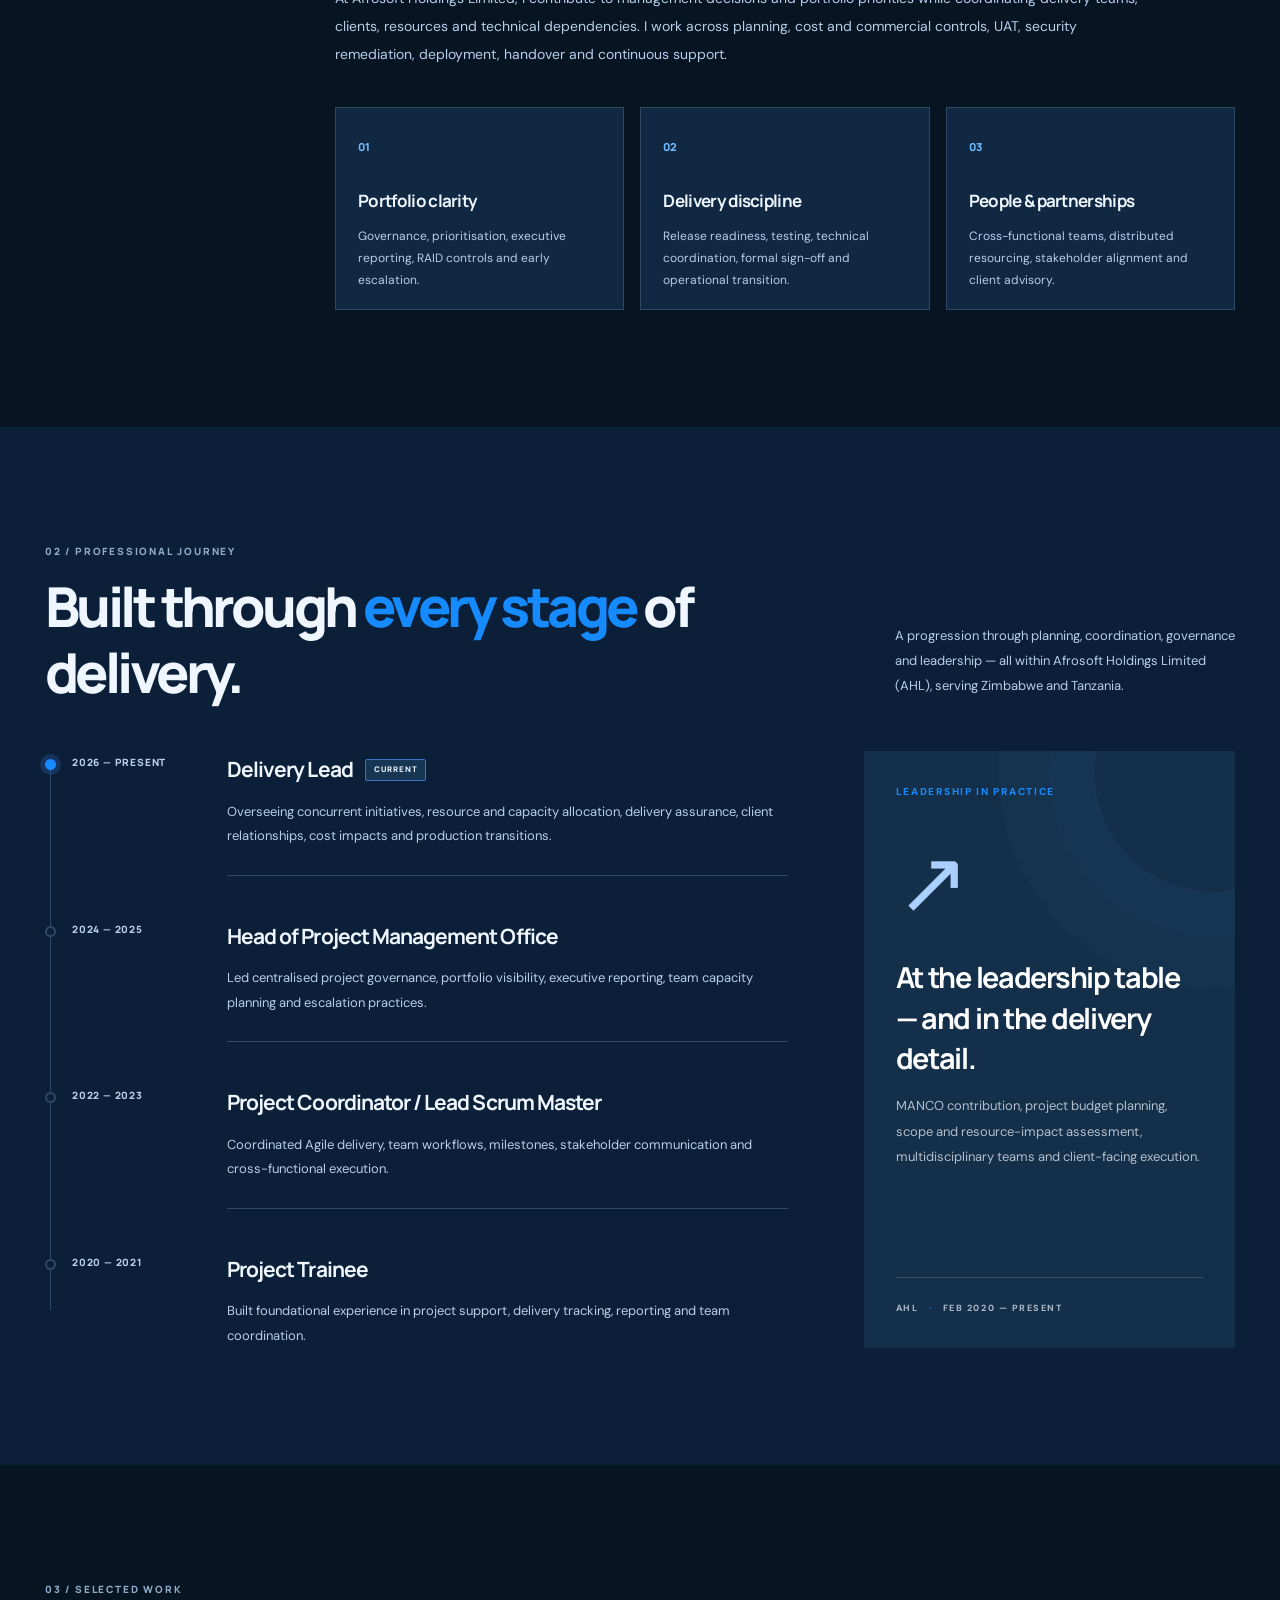
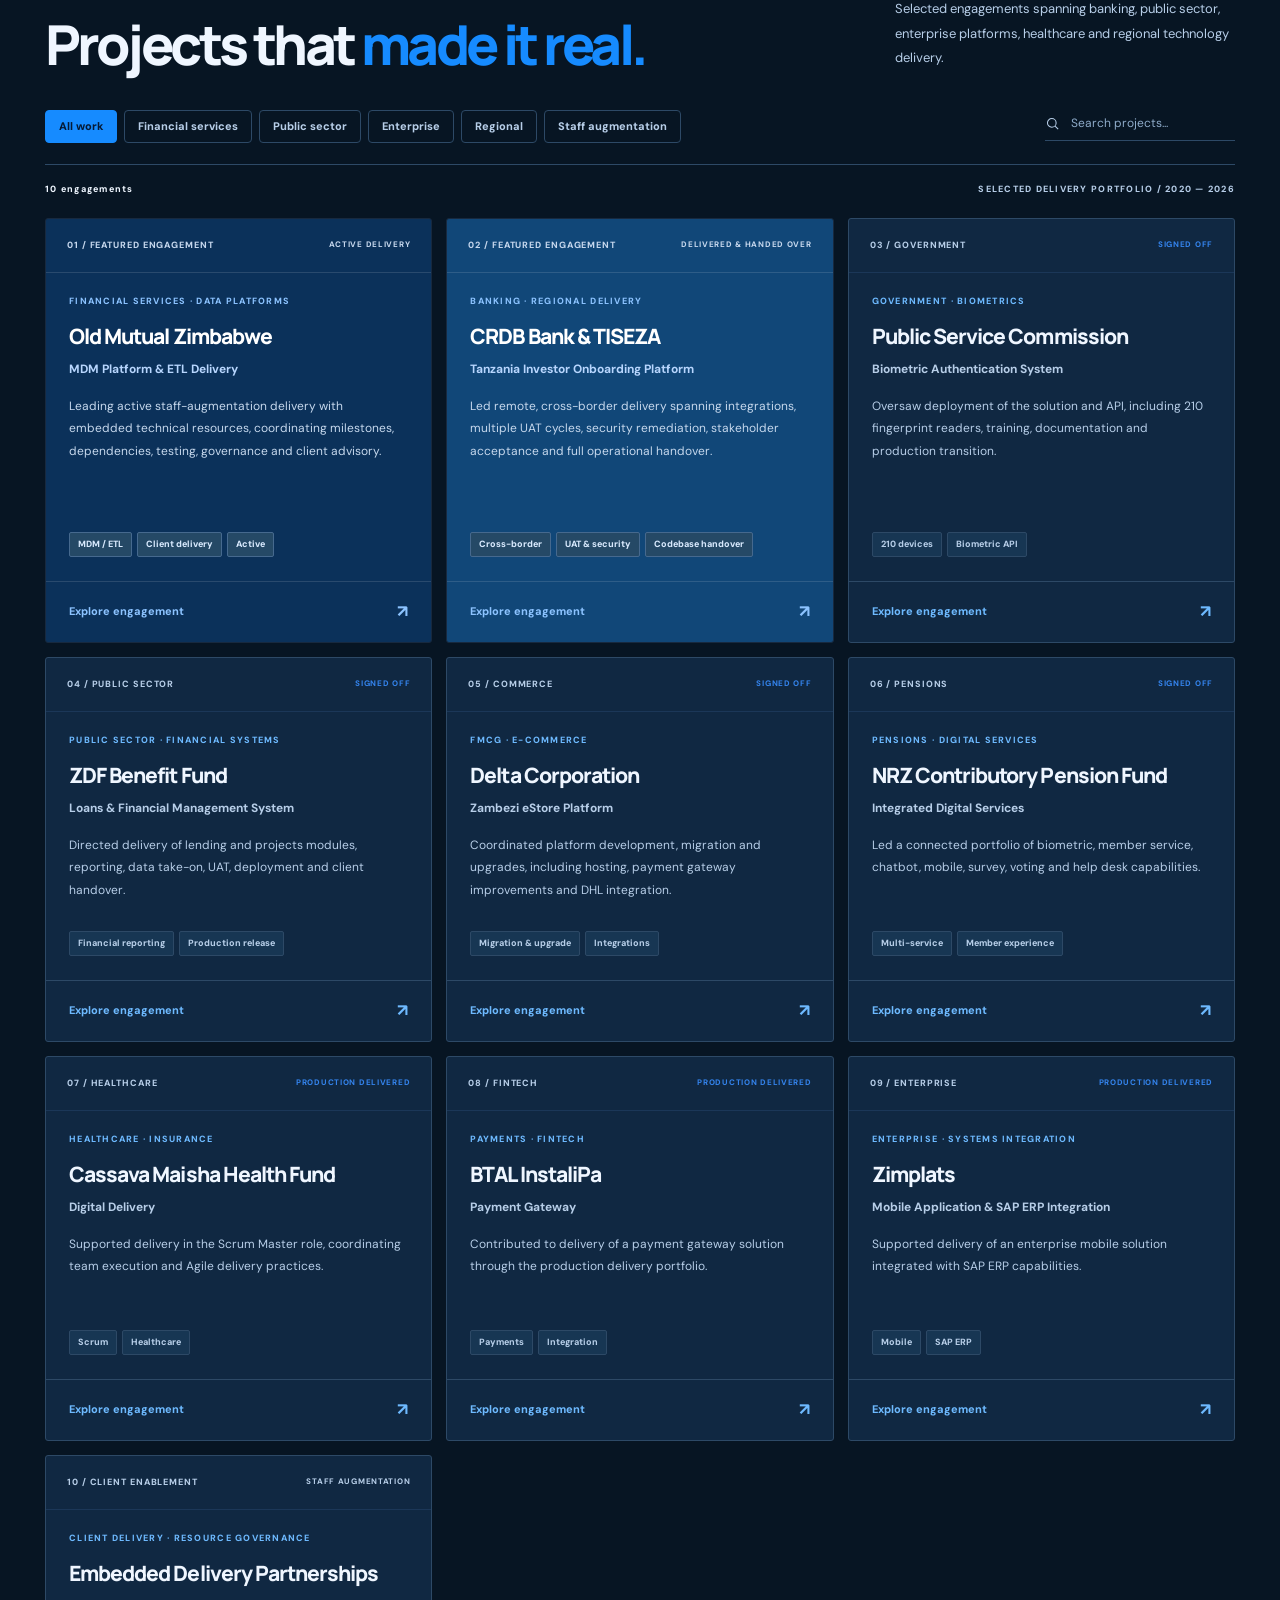
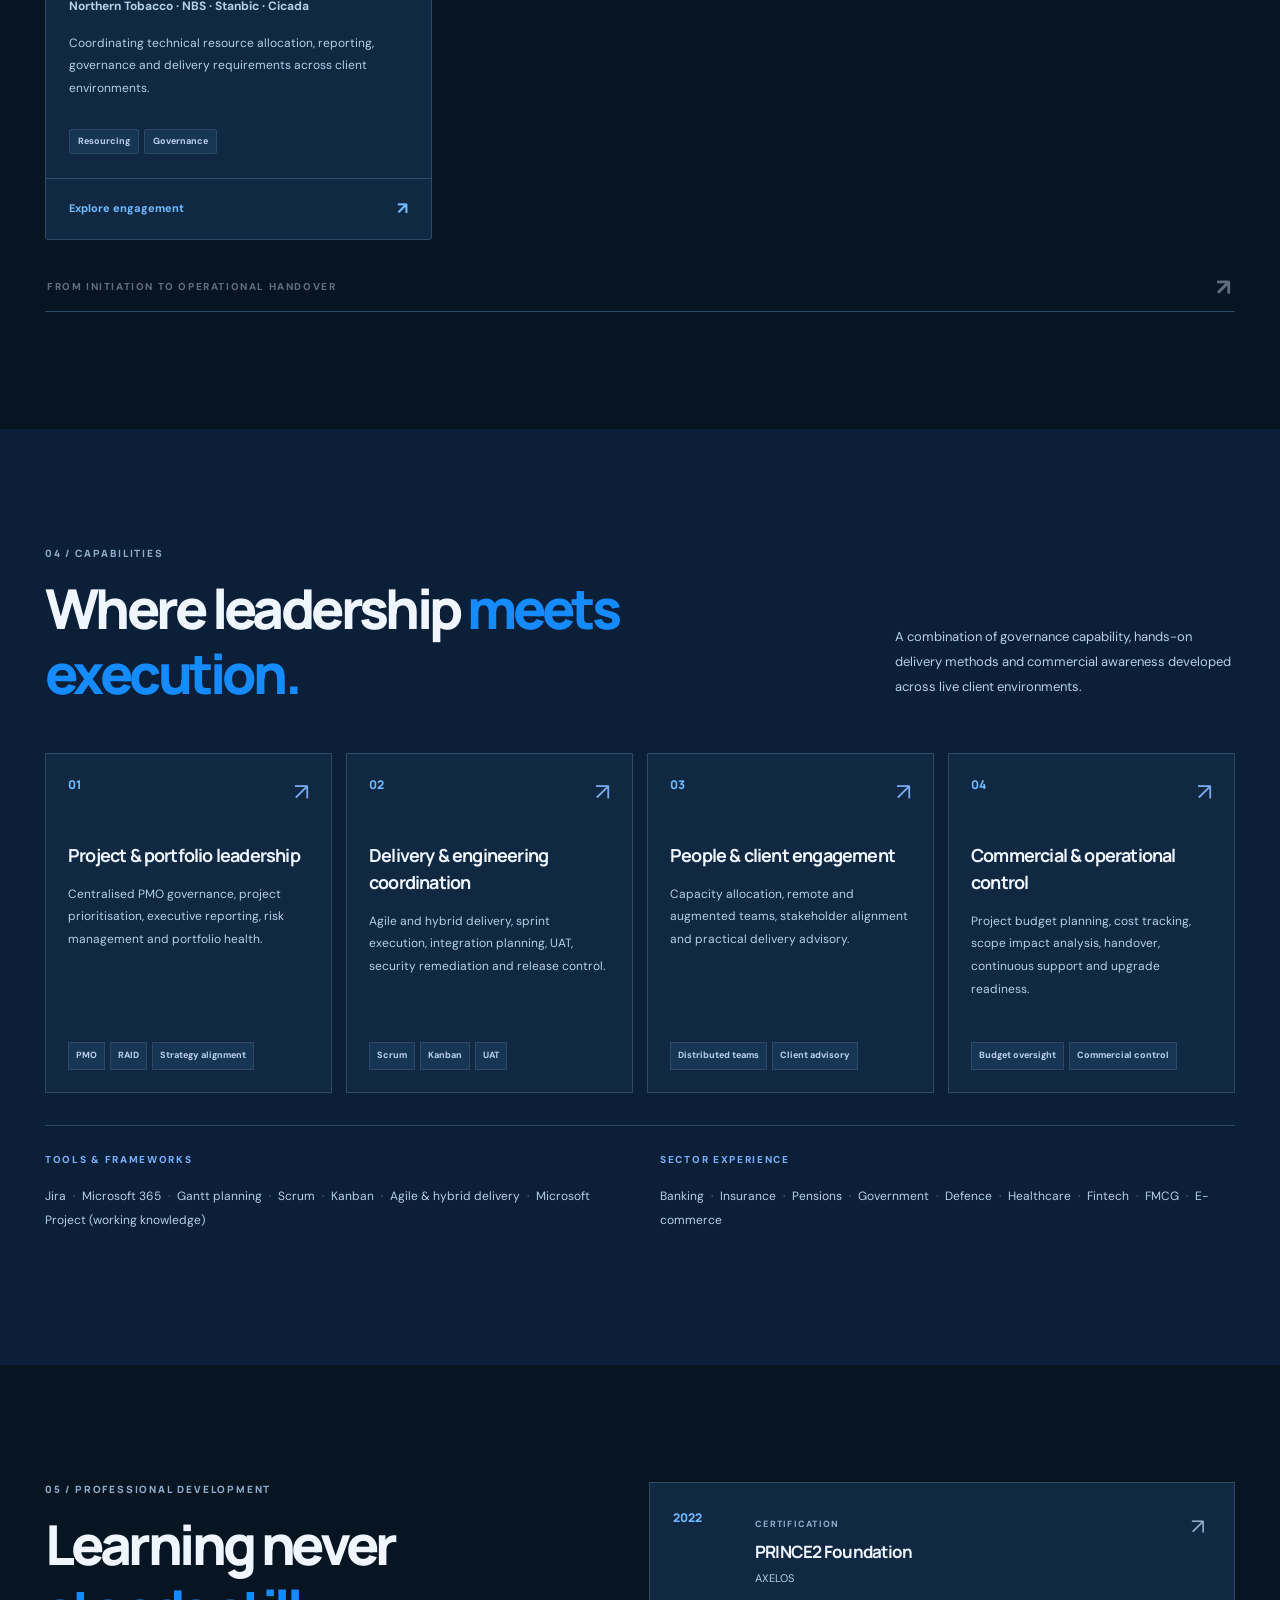
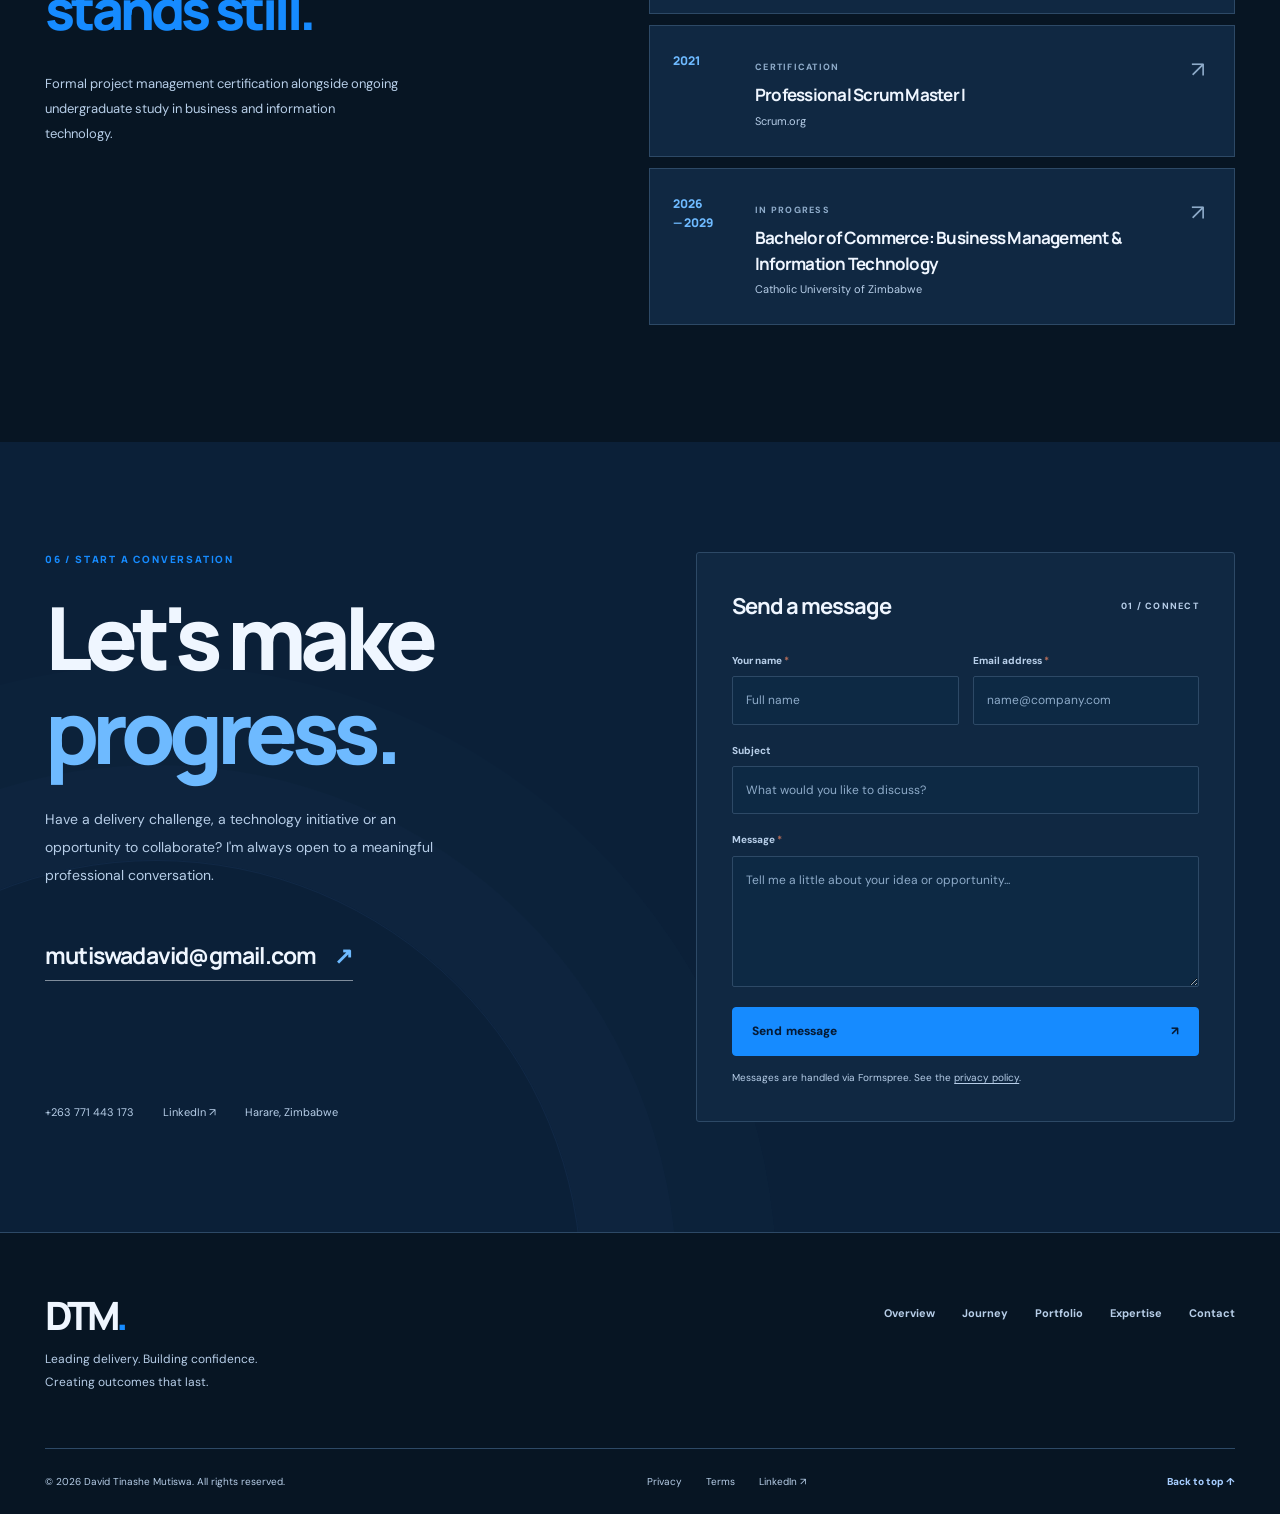
==== commit 2787bded: "Update favicon and stylesheet links with versioning" ====
--- a/index.html
+++ b/index.html
@@ -13,11 +13,11 @@
 <meta content="dtm.jpg" property="og:image"/>
 <meta content="summary_large_image" name="twitter:card"/>
 <title>David Tinashe Mutiswa — Technology Delivery &amp; Project Management</title>
-<link href="favicon.svg" rel="icon" type="image/svg+xml"/>
+<link href="favicon.svg?v=blue-20261017-2" rel="icon" type="image/svg+xml"/>
 <link href="https://fonts.googleapis.com" rel="preconnect"/>
 <link crossorigin="" href="https://fonts.gstatic.com" rel="preconnect"/>
 <script>try{document.documentElement.dataset.theme=localStorage.getItem('dtm-theme')==='light'?'light':'dark'}catch(e){document.documentElement.dataset.theme='dark'}</script><link href="https://fonts.googleapis.com/css2?family=DM+Sans:wght@400;500;600;700&amp;family=Manrope:wght@400;500;600;700;800&amp;display=swap" rel="stylesheet"/>
-<link href="style.css" rel="stylesheet"/>
+<link href="style.css?v=blue-20261017-2" rel="stylesheet"/>
 <script defer="" src="script.js"></script>
 </head>
 <body>
@@ -137,4 +137,4 @@
 </main>
 <footer class="site-footer"><div class="container"><div class="footer-top"><div><a class="footer-brand" href="#home">DTM<span>.</span></a><p>Leading delivery. Building confidence.<br/>Creating outcomes that last.</p></div><div class="footer-nav"><a href="#about">Overview</a><a href="#experience">Journey</a><a href="#projects">Portfolio</a><a href="#expertise">Expertise</a><a href="#contact">Contact</a></div></div><div class="footer-bottom"><span>© <span class="current-year">2026</span> David Tinashe Mutiswa. All rights reserved.</span><div><a href="privacy.html">Privacy</a><a href="terms.html">Terms</a><a href="https://www.linkedin.com/in/tinashe-shenjere-8211621a4/" rel="noopener noreferrer" target="_blank">LinkedIn ↗</a></div><a class="to-top" href="#top">Back to top ↑</a></div></div></footer>
 </body>
-</html>
+  </html>
--- a/style.css
+++ b/style.css
@@ -1,75 +1,78 @@
-/* DTM | An editorial portfolio for technology delivery leadership */
-:root{--ink:#102330;--deep:#081620;--deep2:#102731;--muted:#5e6e72;--paper:#f6f6f2;--white:#fff;--soft:#edf0e9;--line:#dce2dc;--lime:#d1e8aa;--mint:#a8dac2;--gold:#c4b58c;--font:'DM Sans',Arial,sans-serif;--head:'Manrope',Arial,sans-serif;--page:1220px;--header-height:83px;--ease:cubic-bezier(.2,.8,.2,1)}
-*{box-sizing:border-box}html{scroll-behavior:smooth;scroll-padding-top:95px}body{margin:0;min-width:320px;background:var(--paper);font:400 16px/1.72 var(--font);color:var(--ink);-webkit-font-smoothing:antialiased;overflow-x:hidden}button,input,textarea{font:inherit}button{cursor:pointer}img{max-width:100%}a{text-decoration:none;color:inherit}::selection{background:#cde6ac;color:#071620}:focus-visible{outline:3px solid #65b79b;outline-offset:4px}h1,h2,h3,p{margin-top:0}h1,h2,h3{font-family:var(--head);letter-spacing:-.045em}p{margin-bottom:1rem}.container{width:min(calc(100% - 90px),var(--page));margin-inline:auto}.sr-only{position:absolute;width:1px;height:1px;padding:0;margin:-1px;overflow:hidden;clip:rect(0,0,0,0);white-space:nowrap;border:0}.skip-link{position:fixed;left:1rem;top:-90px;z-index:9999;background:var(--lime);padding:.7rem 1rem;border-radius:6px;color:var(--deep)}.skip-link:focus{top:1rem}.reading-progress{position:fixed;inset:0 0 auto;z-index:2000;height:3px;pointer-events:none}.reading-progress span{display:block;width:100%;height:100%;background:var(--lime);transform:scaleX(0);transform-origin:left}
+/* DTM | Technology delivery portfolio | Electric-blue identity */
+:root{--ink:#102330;--deep:#081620;--deep2:#102731;--muted:#5e6772;--paper:#f6f6f2;--white:#fff;--soft:#edf0e9;--line:#dce2dc;--accent:#438cff;--accent-on:#071b31;--mint:#89c0ff;--gold:#87a8dc;--font:'DM Sans',Arial,sans-serif;--head:'Manrope',Arial,sans-serif;--page:1220px;--header-height:83px;--ease:cubic-bezier(.2,.8,.2,1)}
+*{box-sizing:border-box}html{scroll-behavior:smooth;scroll-padding-top:95px}body{margin:0;min-width:320px;background:var(--paper);font:400 16px/1.72 var(--font);color:var(--ink);-webkit-font-smoothing:antialiased;overflow-x:hidden}button,input,textarea{font:inherit}button{cursor:pointer}img{max-width:100%}a{text-decoration:none;color:inherit}::selection{background:#89bdff;color:#071620}:focus-visible{outline:3px solid #438cff;outline-offset:4px}h1,h2,h3,p{margin-top:0}h1,h2,h3{font-family:var(--head);letter-spacing:-.045em}p{margin-bottom:1rem}.container{width:min(calc(100% - 90px),var(--page));margin-inline:auto}.sr-only{position:absolute;width:1px;height:1px;padding:0;margin:-1px;overflow:hidden;clip:rect(0,0,0,0);white-space:nowrap;border:0}.skip-link{position:fixed;left:1rem;top:-90px;z-index:9999;background:var(--accent);padding:.7rem 1rem;border-radius:6px;color:var(--accent-on)}.skip-link:focus{top:1rem}.reading-progress{position:fixed;inset:0 0 auto;z-index:2000;height:3px;pointer-events:none}.reading-progress span{display:block;width:100%;height:100%;background:var(--accent);transform:scaleX(0);transform-origin:left}
 /* Header */
-.site-header{height:var(--header-height);position:sticky;top:0;z-index:90;color:#f1f6f1;background:rgba(8,22,32,.97);border-bottom:1px solid rgba(255,255,255,.09);backdrop-filter:blur(18px)}.header-inner{height:100%;display:flex;align-items:center;justify-content:space-between;gap:28px}.brand{display:flex;align-items:center;gap:17px;flex-shrink:0}.brand-mark{font:800 23px/1 var(--head);letter-spacing:-.095em}.brand-dot{color:var(--lime)}.brand-caption{font-size:9px;line-height:1.45;font-weight:700;letter-spacing:.16em;color:#b2c1bf}.brand-divide{color:var(--lime);padding:0 3px}.primary-nav{display:flex;align-items:center;gap:30px}.primary-nav a{position:relative;white-space:nowrap;font-size:12px;font-weight:700;color:#b9c6c5;transition:color .2s}.primary-nav a::after{content:"";position:absolute;bottom:-9px;left:0;width:100%;height:1px;background:var(--lime);transform:scaleX(0);transform-origin:left;transition:transform .3s var(--ease)}.primary-nav a:hover,.primary-nav a.active{color:white}.primary-nav a:hover::after,.primary-nav a.active::after{transform:scaleX(1)}.header-action{display:inline-flex;align-items:center;gap:24px;white-space:nowrap;border:1px solid rgba(255,255,255,.27);border-radius:3px;padding:11px 16px;font-size:11px;font-weight:800;transition:background .25s,color .25s}.header-action:hover{background:var(--lime);color:var(--deep)}.header-action span{font-size:17px;font-weight:400}.menu-toggle{display:none;border:0;background:transparent;width:42px;height:42px;padding:10px}.menu-toggle span{display:block;height:2px;width:23px;margin:5px 0;background:#fff;transition:transform .3s,opacity .3s}
+.site-header{height:var(--header-height);position:sticky;top:0;z-index:90;color:#f1f7ff;background:rgba(8,22,32,.97);border-bottom:1px solid rgba(255,255,255,.09);backdrop-filter:blur(18px)}.header-inner{height:100%;display:flex;align-items:center;justify-content:space-between;gap:28px}.brand{display:flex;align-items:center;gap:17px;flex-shrink:0}.brand-mark{font:800 23px/1 var(--head);letter-spacing:-.095em}.brand-dot{color:var(--accent)}.brand-caption{font-size:9px;line-height:1.45;font-weight:700;letter-spacing:.16em;color:#b6cbe2}.brand-divide{color:var(--accent);padding:0 3px}.primary-nav{display:flex;align-items:center;gap:30px}.primary-nav a{position:relative;white-space:nowrap;font-size:12px;font-weight:700;color:#b7c9e1;transition:color .2s}.primary-nav a::after{content:"";position:absolute;bottom:-9px;left:0;width:100%;height:1px;background:var(--accent);transform:scaleX(0);transform-origin:left;transition:transform .3s var(--ease)}.primary-nav a:hover,.primary-nav a.active{color:white}.primary-nav a:hover::after,.primary-nav a.active::after{transform:scaleX(1)}.header-action{display:inline-flex;align-items:center;gap:24px;white-space:nowrap;border:1px solid rgba(255,255,255,.27);border-radius:3px;padding:11px 16px;font-size:11px;font-weight:800;transition:background .25s,color .25s}.header-action:hover{background:var(--accent);color:var(--accent-on)}.header-action span{font-size:17px;font-weight:400}.menu-toggle{display:none;border:0;background:transparent;width:42px;height:42px;padding:10px}.menu-toggle span{display:block;height:2px;width:23px;margin:5px 0;background:#fff;transition:transform .3s,opacity .3s}
 /* Hero */
-.hero{position:relative;isolation:isolate;background:var(--deep);color:#fff;overflow:hidden}.hero::before{content:"";position:absolute;inset:0;pointer-events:none;opacity:.12;background-image:radial-gradient(#b6d5c6 .65px,transparent .8px);background-size:26px 26px;mask-image:linear-gradient(to right,transparent 20%,#000)}.hero-glow{position:absolute;pointer-events:none;filter:blur(25px);border-radius:50%;opacity:.38}.glow-one{height:600px;width:700px;background:radial-gradient(ellipse,rgba(74,130,115,.27),transparent 68%);top:-250px;right:-130px}.glow-two{height:340px;width:540px;background:radial-gradient(ellipse,rgba(101,125,66,.2),transparent 70%);bottom:-250px;left:20%}.hero-grid{min-height:690px;display:grid;grid-template-columns:minmax(0,1.16fr) minmax(0,.84fr);gap:66px;align-items:center;padding-top:72px;padding-bottom:52px;position:relative}.hero-copy{z-index:2;padding-top:8px}.eyebrow{display:flex;align-items:center;gap:13px;font-size:10px;letter-spacing:.145em;font-weight:800}.eyebrow-light{color:#e6eee8}.eyebrow-line{display:inline-block;width:27px;height:1px;background:var(--lime);flex-shrink:0}.eyebrow-muted{color:#839696}.hero h1{font-size:clamp(3.2rem,5.4vw,5.65rem);font-weight:700;line-height:1.085;letter-spacing:-.075em;margin:29px 0 27px;max-width:750px}.hero h1 span{color:var(--lime)}.hero h1 em{font-style:normal;color:#f4f5ec}.hero-role{font-family:var(--head);font-weight:800;letter-spacing:.015em;font-size:12px;line-height:1.8;color:#d1e8aa;margin-bottom:21px}.role-separator{margin-inline:6px;color:#657a7b}.hero-intro{color:#b3c4c5;font-size:15px;line-height:1.95;max-width:550px}.hero-buttons{margin:30px 0 44px;display:flex;align-items:center;flex-wrap:wrap;gap:12px}.button{min-height:49px;display:inline-flex;gap:27px;align-items:center;justify-content:space-between;padding:11px 19px;border-radius:4px;font-size:12px;font-weight:800;letter-spacing:.007em;transition:transform .3s var(--ease),background .3s,box-shadow .3s;text-align:left}.button:hover{transform:translateY(-3px)}.button-lime{background:var(--lime);color:var(--deep);border:1px solid var(--lime)}.button-lime:hover{background:#e5f5c6;box-shadow:0 9px 25px rgba(188,225,156,.16)}.button-outline{border:1px solid #52656a;background:transparent;color:white}.button-outline:hover{border-color:#b4cda6;background:rgba(255,255,255,.07)}.button .arrow{font-size:19px;line-height:1}.hero-footnote{font-size:11px;color:#a5b4b7;display:flex;align-items:center;flex-wrap:wrap;gap:9px}.footnote-divider{color:#718788}.pulse-dot{width:7px;height:7px;border-radius:50%;background:var(--lime);box-shadow:0 0 0 4px rgba(209,232,170,.12);animation:breathe 3s infinite}@keyframes breathe{50%{box-shadow:0 0 0 8px rgba(209,232,170,.04)}}
-.hero-visual{position:relative;min-height:560px;display:flex;align-items:center;justify-content:center}.portrait-grid{position:absolute;right:-24px;top:0;width:92%;height:94%;border:1px solid rgba(209,232,170,.13);border-radius:150px 150px 5px 5px;transform:rotate(7deg);pointer-events:none}.portrait-frame{height:520px;width:90%;position:relative;border-radius:220px 220px 5px 5px;overflow:hidden;border:1px solid rgba(209,232,170,.19);box-shadow:0 30px 65px rgba(0,0,0,.28);background:#1d3642}.portrait-frame::after{content:"";position:absolute;inset:0;border:10px solid rgba(9,22,30,.07);border-radius:inherit;pointer-events:none}.hero-portrait{height:100%;width:100%;object-fit:cover;object-position:50% 34%;filter:saturate(.84) contrast(1.01)}.portrait-shade{position:absolute;inset:40% 0 0;background:linear-gradient(transparent 35%,rgba(6,19,27,.95))}.portrait-footer{position:absolute;bottom:19px;left:24px;right:24px;display:flex;align-items:center;justify-content:space-between;gap:10px;color:#f1f4eb;font:800 10px var(--head);letter-spacing:.12em}.portrait-footer span:last-child{font-size:9px;font-weight:600;color:#becac6}.visual-stamp{position:absolute;z-index:1;background:rgba(244,247,235,.96);border:1px solid rgba(0,0,0,.05);box-shadow:0 19px 40px rgba(0,0,0,.17);color:var(--ink)}.stamp-top{right:-21px;top:65px;padding:17px 19px;display:flex;flex-direction:column;gap:4px;min-width:195px;border-radius:3px;animation:float-one 7s ease-in-out infinite}.mini-label{font-size:8px;letter-spacing:.19em;font-weight:800;color:#64846b}.stamp-top strong{font:800 14px var(--head)}.stamp-top>span:last-child{font-size:10px;color:#536468}.stamp-bottom{left:-29px;bottom:62px;padding:13px 18px;display:flex;align-items:center;gap:12px;border-radius:4px;animation:float-two 8s ease-in-out infinite}.stamp-icon{width:40px;height:40px;display:grid;place-items:center;border-radius:50%;background:var(--lime);font-size:25px}.stamp-bottom strong{display:block;font:800 16px var(--head)}.stamp-bottom small{display:block;font-size:10px;color:#536468}@keyframes float-one{50%{transform:translateY(-8px)}}@keyframes float-two{50%{transform:translateY(8px)}}.hero-bottom{display:flex;justify-content:space-between;align-items:center;padding:0 0 22px;color:#758f92;letter-spacing:.18em;font-size:9px;font-weight:800}.hero-bottom-cross{color:var(--lime);margin:0 10px}.scroll-prompt{display:inline-flex;align-items:center;gap:16px}.scroll-line{width:42px;height:1px;background:#52666d;position:relative;overflow:hidden}.scroll-line::after{content:"";position:absolute;inset:0 auto 0 0;width:13px;background:var(--lime);animation:scrollLine 2s ease-in-out infinite}@keyframes scrollLine{from{transform:translateX(-14px)}to{transform:translateX(52px)}}
+.hero{position:relative;isolation:isolate;background:var(--deep);color:#fff;overflow:hidden}.hero::before{content:"";position:absolute;inset:0;pointer-events:none;opacity:.12;background-image:radial-gradient(#9cc8ff .65px,transparent .8px);background-size:26px 26px;mask-image:linear-gradient(to right,transparent 20%,#000)}.hero-glow{position:absolute;pointer-events:none;filter:blur(25px);border-radius:50%;opacity:.38}.glow-one{height:600px;width:700px;background:radial-gradient(ellipse,rgba(55,110,215,.27),transparent 68%);top:-250px;right:-130px}.glow-two{height:340px;width:540px;background:radial-gradient(ellipse,rgba(44,106,234,.2),transparent 70%);bottom:-250px;left:20%}.hero-grid{min-height:690px;display:grid;grid-template-columns:minmax(0,1.16fr) minmax(0,.84fr);gap:66px;align-items:center;padding-top:72px;padding-bottom:52px;position:relative}.hero-copy{z-index:2;padding-top:8px}.eyebrow{display:flex;align-items:center;gap:13px;font-size:10px;letter-spacing:.145em;font-weight:800}.eyebrow-light{color:#eaf3ff}.eyebrow-line{display:inline-block;width:27px;height:1px;background:var(--accent);flex-shrink:0}.eyebrow-muted{color:#838c96}.hero h1{font-size:clamp(3.2rem,5.4vw,5.65rem);font-weight:700;line-height:1.085;letter-spacing:-.075em;margin:29px 0 27px;max-width:750px}.hero h1 span{color:var(--accent)}.hero h1 em{font-style:normal;color:#f0f6ff}.hero-role{font-family:var(--head);font-weight:800;letter-spacing:.015em;font-size:12px;line-height:1.8;color:#438cff;margin-bottom:21px}.role-separator{margin-inline:6px;color:#656f7b}.hero-intro{color:#b3bbc5;font-size:15px;line-height:1.95;max-width:550px}.hero-buttons{margin:30px 0 44px;display:flex;align-items:center;flex-wrap:wrap;gap:12px}.button{min-height:49px;display:inline-flex;gap:27px;align-items:center;justify-content:space-between;padding:11px 19px;border-radius:4px;font-size:12px;font-weight:800;letter-spacing:.007em;transition:transform .3s var(--ease),background .3s,box-shadow .3s;text-align:left}.button:hover{transform:translateY(-3px)}.button-lime{background:var(--accent);color:var(--accent-on);border:1px solid var(--accent)}.button-lime:hover{background:#2c79ed;box-shadow:0 9px 25px rgba(67,140,255,.16)}.button-outline{border:1px solid #525d6a;background:transparent;color:white}.button-outline:hover{border-color:#72acff;background:rgba(255,255,255,.07)}.button .arrow{font-size:19px;line-height:1}.hero-footnote{font-size:11px;color:#a5adb7;display:flex;align-items:center;flex-wrap:wrap;gap:9px}.footnote-divider{color:#717b88}.pulse-dot{width:7px;height:7px;border-radius:50%;background:var(--accent);box-shadow:0 0 0 4px rgba(67,140,255,.12);animation:breathe 3s infinite}@keyframes breathe{50%{box-shadow:0 0 0 8px rgba(67,140,255,.04)}}
+.hero-visual{position:relative;min-height:560px;display:flex;align-items:center;justify-content:center}.portrait-grid{position:absolute;right:-24px;top:0;width:92%;height:94%;border:1px solid rgba(67,140,255,.13);border-radius:150px 150px 5px 5px;transform:rotate(7deg);pointer-events:none}.portrait-frame{height:520px;width:90%;position:relative;border-radius:220px 220px 5px 5px;overflow:hidden;border:1px solid rgba(67,140,255,.19);box-shadow:0 30px 65px rgba(0,0,0,.28);background:#1d3642}.portrait-frame::after{content:"";position:absolute;inset:0;border:10px solid rgba(9,22,30,.07);border-radius:inherit;pointer-events:none}.hero-portrait{height:100%;width:100%;object-fit:cover;object-position:50% 34%;filter:saturate(.84) contrast(1.01)}.portrait-shade{position:absolute;inset:40% 0 0;background:linear-gradient(transparent 35%,rgba(6,19,27,.95))}.portrait-footer{position:absolute;bottom:19px;left:24px;right:24px;display:flex;align-items:center;justify-content:space-between;gap:10px;color:#eef6ff;font:800 10px var(--head);letter-spacing:.12em}.portrait-footer span:last-child{font-size:9px;font-weight:600;color:#becac6}.visual-stamp{position:absolute;z-index:1;background:rgba(244,247,235,.96);border:1px solid rgba(0,0,0,.05);box-shadow:0 19px 40px rgba(0,0,0,.17);color:var(--ink)}.stamp-top{right:-21px;top:65px;padding:17px 19px;display:flex;flex-direction:column;gap:4px;min-width:195px;border-radius:3px;animation:float-one 7s ease-in-out infinite}.mini-label{font-size:8px;letter-spacing:.19em;font-weight:800;color:#6baaff}.stamp-top strong{font:800 14px var(--head)}.stamp-top>span:last-child{font-size:10px;color:#535c68}.stamp-bottom{left:-29px;bottom:62px;padding:13px 18px;display:flex;align-items:center;gap:12px;border-radius:4px;animation:float-two 8s ease-in-out infinite}.stamp-icon{width:40px;height:40px;display:grid;place-items:center;border-radius:50%;background:var(--accent);font-size:25px}.stamp-bottom strong{display:block;font:800 16px var(--head)}.stamp-bottom small{display:block;font-size:10px;color:#535c68}@keyframes float-one{50%{transform:translateY(-8px)}}@keyframes float-two{50%{transform:translateY(8px)}}.hero-bottom{display:flex;justify-content:space-between;align-items:center;padding:0 0 22px;color:#758292;letter-spacing:.18em;font-size:9px;font-weight:800}.hero-bottom-cross{color:var(--accent);margin:0 10px}.scroll-prompt{display:inline-flex;align-items:center;gap:16px}.scroll-line{width:42px;height:1px;background:#52666d;position:relative;overflow:hidden}.scroll-line::after{content:"";position:absolute;inset:0 auto 0 0;width:13px;background:var(--accent);animation:scrollLine 2s ease-in-out infinite}@keyframes scrollLine{from{transform:translateX(-14px)}to{transform:translateX(52px)}}
 /* Metrics */
-.impact{background:#e9ede6;padding:29px 0 36px;border-bottom:1px solid #d8dfd8}.impact-header{display:flex;gap:22px;align-items:center;padding:0 0 22px;border-bottom:1px solid #d2dbd3}.small-label{font-size:10px;font-weight:800;letter-spacing:.17em;color:#738776}.little-dash{color:#7fa192}.impact-header .small-label{margin:0}.impact-header h2{font-size:16px;letter-spacing:-.04em;margin:0}.metric-grid{display:grid;grid-template-columns:repeat(5,1fr);gap:2px;padding-top:23px}.metric{display:flex;flex-direction:column;min-width:0;border-right:1px solid #cfd9d1;padding:5px 24px}.metric:first-child{padding-left:0}.metric:last-child{border:0}.metric strong{font:800 clamp(2.3rem,4vw,3.35rem)/1 var(--head);letter-spacing:-.095em;color:#142c31;display:block}.metric-plus{color:#63997d}.metric>span{color:#63746f;font-size:11px;line-height:1.65;margin-top:12px;font-weight:700}
+.impact{background:#e9ede6;padding:29px 0 36px;border-bottom:1px solid #d8dfd8}.impact-header{display:flex;gap:22px;align-items:center;padding:0 0 22px;border-bottom:1px solid #d2dbd3}.small-label{font-size:10px;font-weight:800;letter-spacing:.17em;color:#737c87}.little-dash{color:#76acfa}.impact-header .small-label{margin:0}.impact-header h2{font-size:16px;letter-spacing:-.04em;margin:0}.metric-grid{display:grid;grid-template-columns:repeat(5,1fr);gap:2px;padding-top:23px}.metric{display:flex;flex-direction:column;min-width:0;border-right:1px solid #cfd9d1;padding:5px 24px}.metric:first-child{padding-left:0}.metric:last-child{border:0}.metric strong{font:800 clamp(2.3rem,4vw,3.35rem)/1 var(--head);letter-spacing:-.095em;color:#142131;display:block}.metric-plus{color:#6baaff}.metric>span{color:#636b74;font-size:11px;line-height:1.65;margin-top:12px;font-weight:700}
 /* Section base */
-.section{padding:117px 0}.section-no{font:800 10px var(--head);letter-spacing:.18em;color:#728581;display:block}.display-heading{font-weight:800;letter-spacing:-.065em;line-height:1.19;font-size:clamp(2.4rem,4.3vw,4.15rem);max-width:860px;margin:16px 0 28px}.display-heading span{color:#6e9181}.lead-text{font:600 clamp(1.12rem,1.75vw,1.38rem)/1.85 var(--font);color:#253944;letter-spacing:-.015em}.section-top{display:flex;justify-content:space-between;gap:50px;align-items:end;margin-bottom:46px}.section-top>div{max-width:720px}.section-top .display-heading{margin-bottom:0}.section-top>p{max-width:340px;color:#697977;font-size:13px;line-height:1.9;margin-bottom:7px}
+.section{padding:117px 0}.section-no{font:800 10px var(--head);letter-spacing:.18em;color:#727b85;display:block}.display-heading{font-weight:800;letter-spacing:-.065em;line-height:1.19;font-size:clamp(2.4rem,4.3vw,4.15rem);max-width:860px;margin:16px 0 28px}.display-heading span{color:#82b9ff}.lead-text{font:600 clamp(1.12rem,1.75vw,1.38rem)/1.85 var(--font);color:#253944;letter-spacing:-.015em}.section-top{display:flex;justify-content:space-between;gap:50px;align-items:end;margin-bottom:46px}.section-top>div{max-width:720px}.section-top .display-heading{margin-bottom:0}.section-top>p{max-width:340px;color:#697079;font-size:13px;line-height:1.9;margin-bottom:7px}
 /* About */
-.about-section{background:var(--paper)}.about-layout{display:grid;grid-template-columns:200px minmax(0,1fr);gap:90px}.section-aside{padding-top:16px}.aside-motif{width:110px;margin-top:100px;display:flex;align-items:end;gap:9px;height:120px;opacity:.42}.aside-motif span{display:block;background:#90b3a0;width:27px;border-radius:2px 2px 0 0}.aside-motif span:nth-child(1){height:53px}.aside-motif span:nth-child(2){height:98px}.aside-motif span:nth-child(3){height:73px}.accent-label{color:#668774;margin:0}.about-section .display-heading{max-width:790px}.about-section .section-body>p:not(.small-label){max-width:810px}.about-section .section-body>p:not(.lead-text):not(.small-label){color:#647575;font-size:14px;line-height:2}.focus-grid{display:grid;grid-template-columns:repeat(3,1fr);gap:16px;margin-top:39px}.focus-card{position:relative;padding:24px 22px 18px;border:1px solid var(--line);background:#fff;transition:transform .3s,border-color .3s,box-shadow .3s}.focus-card:hover{transform:translateY(-5px);border-color:#94b3a4;box-shadow:0 18px 35px rgba(17,42,35,.06)}.focus-number{font:800 11px var(--head);color:#7a9b85}.focus-card h3{font-size:17px;margin:26px 0 10px;letter-spacing:-.04em}.focus-card p{font-size:12px;line-height:1.85;color:#6c7d7d;margin:0}
+.about-section{background:var(--paper)}.about-layout{display:grid;grid-template-columns:200px minmax(0,1fr);gap:90px}.section-aside{padding-top:16px}.aside-motif{width:110px;margin-top:100px;display:flex;align-items:end;gap:9px;height:120px;opacity:.42}.aside-motif span{display:block;background:#6ca8ff;width:27px;border-radius:2px 2px 0 0}.aside-motif span:nth-child(1){height:53px}.aside-motif span:nth-child(2){height:98px}.aside-motif span:nth-child(3){height:73px}.accent-label{color:#79adf9;margin:0}.about-section .display-heading{max-width:790px}.about-section .section-body>p:not(.small-label){max-width:810px}.about-section .section-body>p:not(.lead-text):not(.small-label){color:#646c75;font-size:14px;line-height:2}.focus-grid{display:grid;grid-template-columns:repeat(3,1fr);gap:16px;margin-top:39px}.focus-card{position:relative;padding:24px 22px 18px;border:1px solid var(--line);background:#fff;transition:transform .3s,border-color .3s,box-shadow .3s}.focus-card:hover{transform:translateY(-5px);border-color:#6698df;box-shadow:0 18px 35px rgba(15,46,90,.06)}.focus-number{font:800 11px var(--head);color:#82b9ff}.focus-card h3{font-size:17px;margin:26px 0 10px;letter-spacing:-.04em}.focus-card p{font-size:12px;line-height:1.85;color:#6c747d;margin:0}
 /* Journey */
-.journey-section{background:#e9eee9}.journey-layout{display:grid;grid-template-columns:minmax(0,1.44fr) minmax(260px,.72fr);gap:76px}.timeline{position:relative;padding-left:27px}.timeline::before{content:"";position:absolute;top:13px;bottom:38px;left:5px;width:1px;background:#aabdb5}.timeline-item{position:relative;display:grid;grid-template-columns:139px minmax(0,1fr);gap:16px;padding:0 0 42px}.timeline-item:last-child{padding-bottom:0}.timeline-pin{width:11px;height:11px;position:absolute;left:-27px;top:8px;background:#e9eee9;border:2px solid #849c93;border-radius:50%}.timeline-item.current .timeline-pin{background:var(--deep);border-color:var(--deep);box-shadow:0 0 0 5px rgba(69,113,95,.18)}.timeline-year{font:800 10px/1.9 var(--head);letter-spacing:.08em;color:#648477;white-space:nowrap;padding-top:2px}.timeline-detail{padding-bottom:26px;border-bottom:1px solid #d5ded9}.timeline-item:last-child .timeline-detail{padding-bottom:0;border:0}.timeline-head{display:flex;align-items:center;gap:12px;flex-wrap:wrap}.timeline-detail h3{font-size:21px;margin-bottom:12px}.timeline-detail p{color:#607371;font-size:13px;line-height:1.9;margin:0}.status-pill{color:#315746;background:#d4e7d5;border:1px solid #b9d3bf;padding:3px 8px;font-size:8px;letter-spacing:.1em;font-weight:800;border-radius:2px;margin-bottom:11px}.aside-card{min-height:100%;background:#102b31;color:#f4f6f1;padding:32px;position:relative;overflow:hidden;display:flex;flex-direction:column}.aside-card::before{content:"";position:absolute;right:-100px;top:-100px;width:240px;height:240px;border-radius:50%;border:1px solid rgba(214,234,194,.1);box-shadow:0 0 0 45px rgba(214,234,194,.028),0 0 0 95px rgba(214,234,194,.022)}.aside-card .small-label{color:var(--lime)}.aside-symbol{font-size:88px;line-height:1.1;font-family:var(--head);font-weight:400;color:#c2d9c0;margin:30px 0}.aside-card h3{position:relative;font-size:clamp(1.6rem,2.25vw,2.1rem);line-height:1.4;color:#fff;margin:0 0 15px}.aside-card p{position:relative;color:#b4cbc3;font-size:13px;line-height:1.95}.aside-rule{height:1px;background:#40605c;margin-top:auto}.aside-caption{margin-top:23px;font-size:9px;letter-spacing:.17em;font-weight:800;color:#aac7bc}.aside-caption span{color:var(--lime);margin-inline:7px}
+.journey-section{background:#ebf2fc}.journey-layout{display:grid;grid-template-columns:minmax(0,1.44fr) minmax(260px,.72fr);gap:76px}.timeline{position:relative;padding-left:27px}.timeline::before{content:"";position:absolute;top:13px;bottom:38px;left:5px;width:1px;background:#aab3bd}.timeline-item{position:relative;display:grid;grid-template-columns:139px minmax(0,1fr);gap:16px;padding:0 0 42px}.timeline-item:last-child{padding-bottom:0}.timeline-pin{width:11px;height:11px;position:absolute;left:-27px;top:8px;background:#ebf2fc;border:2px solid #848f9c;border-radius:50%}.timeline-item.current .timeline-pin{background:var(--deep);border-color:var(--deep);box-shadow:0 0 0 5px rgba(67,140,255,.18)}.timeline-year{font:800 10px/1.9 var(--head);letter-spacing:.08em;color:#647284;white-space:nowrap;padding-top:2px}.timeline-detail{padding-bottom:26px;border-bottom:1px solid #d5ded9}.timeline-item:last-child .timeline-detail{padding-bottom:0;border:0}.timeline-head{display:flex;align-items:center;gap:12px;flex-wrap:wrap}.timeline-detail h3{font-size:21px;margin-bottom:12px}.timeline-detail p{color:#606973;font-size:13px;line-height:1.9;margin:0}.status-pill{color:#1c4f94;background:#e2efff;border:1px solid #b7d6fc;padding:3px 8px;font-size:8px;letter-spacing:.1em;font-weight:800;border-radius:2px;margin-bottom:11px}.aside-card{min-height:100%;background:#132f4a;color:#f3f8ff;padding:32px;position:relative;overflow:hidden;display:flex;flex-direction:column}.aside-card::before{content:"";position:absolute;right:-100px;top:-100px;width:240px;height:240px;border-radius:50%;border:1px solid rgba(89,151,255,.1);box-shadow:0 0 0 45px rgba(89,151,255,.028),0 0 0 95px rgba(89,151,255,.022)}.aside-card .small-label{color:var(--accent)}.aside-symbol{font-size:88px;line-height:1.1;font-family:var(--head);font-weight:400;color:#abd0ff;margin:30px 0}.aside-card h3{position:relative;font-size:clamp(1.6rem,2.25vw,2.1rem);line-height:1.4;color:#fff;margin:0 0 15px}.aside-card p{position:relative;color:#b4becb;font-size:13px;line-height:1.95}.aside-rule{height:1px;background:#404e60;margin-top:auto}.aside-caption{margin-top:23px;font-size:9px;letter-spacing:.17em;font-weight:800;color:#aab7c7}.aside-caption span{color:var(--accent);margin-inline:7px}
 /* Portfolio */
-.projects-section{background:var(--paper)}.project-title-row{margin-bottom:32px}.portfolio-toolbar{display:flex;justify-content:space-between;gap:20px;align-items:center;margin-bottom:21px}.filter-list{display:flex;gap:7px;flex-wrap:wrap}.filter-chip{border:1px solid #d6dfd8;background:transparent;color:#5c6f6a;padding:9px 13px;border-radius:4px;font-size:11px;line-height:1.2;font-weight:800;transition:color .25s,border-color .25s,background .25s}.filter-chip:hover{color:#132e28;border-color:#91ae9b}.filter-chip.active{background:#102b31;border-color:#102b31;color:#fff}.project-search{display:flex;align-items:center;gap:9px;min-width:190px;border-bottom:1px solid #b8c8bc;color:#667d75;padding-bottom:5px}.project-search input{border:0;background:transparent;width:100%;font-size:12px;color:var(--ink);outline:none}.project-search input::placeholder{color:#84958e}.project-search:focus-within{border-color:#4c9775}.portfolio-meta{display:flex;justify-content:space-between;gap:10px;color:#778a80;font-size:9px;letter-spacing:.14em;font-weight:800;border-top:1px solid #dce3dd;padding-top:17px;margin-bottom:20px}.portfolio-meta span:first-child{color:#395a49}.project-grid{display:grid;grid-template-columns:repeat(3,minmax(0,1fr));gap:14px}.project-card{position:relative;display:flex;flex-direction:column;min-height:385px;background:#fff;border:1px solid #e1e6df;border-radius:3px;overflow:hidden;transition:transform .35s var(--ease),box-shadow .35s,border-color .35s}.project-card:hover{transform:translateY(-4px);border-color:#a9c3b0;box-shadow:0 19px 35px rgba(21,51,41,.08)}.project-card.featured{grid-column:span 1;background:#102831;border-color:#173b3f;color:#fff;min-height:425px}.project-card.featured:nth-child(2){background:#17343a}.project-top{display:flex;align-items:center;justify-content:space-between;gap:8px;padding:19px 21px;border-bottom:1px solid rgba(90,126,103,.15)}.featured .project-top{border-color:rgba(255,255,255,.12)}.project-index{font-size:9px;font-weight:800;letter-spacing:.1em;color:#87978d}.featured .project-index{color:#b0c8bb}.project-type{color:#677a6e;font-size:8px;letter-spacing:.09em;font-weight:800;white-space:nowrap}.featured .project-type{color:var(--lime)}.project-type.delivered{color:#457b60}.featured .project-type.delivered{color:#c8e5b1}.project-content{padding:21px 23px 24px;flex:1;display:flex;flex-direction:column}.project-industry{color:#5d9373;font-size:9px;font-weight:800;letter-spacing:.14em;margin:0 0 13px}.featured .project-industry{color:#c4e2b2}.project-content h3{font:800 clamp(19px,1.65vw,24px)/1.33 var(--head);margin:0 0 8px;letter-spacing:-.045em}.project-subtitle{font-size:12px;font-weight:700;color:#527267;margin-bottom:16px}.featured .project-subtitle{color:#b8d5c0}.project-content>p:not(.project-industry):not(.project-subtitle){font-size:12px;line-height:1.85;color:#647874}.featured .project-content>p:not(.project-industry):not(.project-subtitle){color:#bed0cb}.project-tags{margin-top:auto;padding-top:14px;display:flex;align-items:center;gap:5px;flex-wrap:wrap}.project-tags span{font:800 9px/1.5 var(--font);color:#61786b;background:#ecf2eb;border:1px solid #e0e9df;padding:5px 8px;border-radius:2px}.featured .project-tags span{color:#d1e7d5;background:#29464a;border-color:#41615e}.project-detail{border-top:1px solid #e2e8e1;margin-top:auto}.featured .project-detail{border-color:rgba(255,255,255,.12)}.project-detail summary{list-style:none;padding:15px 23px;display:flex;align-items:center;justify-content:space-between;gap:12px;cursor:pointer;font-size:11px;font-weight:800;color:#2e5d48}.project-detail summary::-webkit-details-marker{display:none}.project-detail summary span{font-size:17px;transition:transform .25s}.project-detail[open] summary span{transform:rotate(45deg)}.project-detail summary:hover span{transform:translate(2px,-2px)}.project-detail p{margin:0;padding:0 23px 18px;color:#58716a;font-size:12px;line-height:1.85;animation:detailIn .2s ease-out}.featured .project-detail summary{color:#d4edc0}.featured .project-detail p{color:#a7c7b9}@keyframes detailIn{from{opacity:0;transform:translateY(-4px)}to{opacity:1;transform:translateY(0)}}.project-card[hidden]{display:none!important}.no-results{padding:60px;text-align:center;border:1px dashed #b7c7bd;background:white}.no-results p{color:#6d7d77}.no-results[hidden]{display:none}.text-button{background:none;border:0;color:#2c7455;font-weight:800;text-decoration:underline}.portfolio-end{display:flex;align-items:center;justify-content:space-between;border-bottom:1px solid #cad9ce;padding:36px 2px 12px;color:#607c6c;font-size:10px;letter-spacing:.16em;font-weight:800}.portfolio-end span:last-child{font-size:23px;line-height:1}
+.projects-section{background:var(--paper)}.project-title-row{margin-bottom:32px}.portfolio-toolbar{display:flex;justify-content:space-between;gap:20px;align-items:center;margin-bottom:21px}.filter-list{display:flex;gap:7px;flex-wrap:wrap}.filter-chip{border:1px solid #d6dfd8;background:transparent;color:#5c656f;padding:9px 13px;border-radius:4px;font-size:11px;line-height:1.2;font-weight:800;transition:color .25s,border-color .25s,background .25s}.filter-chip:hover{color:#131f2e;border-color:#5997ec}.filter-chip.active{background:#132f4a;border-color:#132f4a;color:#fff}.project-search{display:flex;align-items:center;gap:9px;min-width:190px;border-bottom:1px solid #b8bfc8;color:#66707d;padding-bottom:5px}.project-search input{border:0;background:transparent;width:100%;font-size:12px;color:var(--ink);outline:none}.project-search input::placeholder{color:#848c95}.project-search:focus-within{border-color:#438cff}.portfolio-meta{display:flex;justify-content:space-between;gap:10px;color:#77808a;font-size:9px;letter-spacing:.14em;font-weight:800;border-top:1px solid #dce3dd;padding-top:17px;margin-bottom:20px}.portfolio-meta span:first-child{color:#39485a}.project-grid{display:grid;grid-template-columns:repeat(3,minmax(0,1fr));gap:14px}.project-card{position:relative;display:flex;flex-direction:column;min-height:385px;background:#fff;border:1px solid #e1e6df;border-radius:3px;overflow:hidden;transition:transform .35s var(--ease),box-shadow .35s,border-color .35s}.project-card:hover{transform:translateY(-4px);border-color:#a9b5c3;box-shadow:0 19px 35px rgba(15,46,90,.08)}.project-card.featured{grid-column:span 1;background:#102b49;border-color:#17293f;color:#fff;min-height:425px}.project-card.featured:nth-child(2){background:#163653}.project-top{display:flex;align-items:center;justify-content:space-between;gap:8px;padding:19px 21px;border-bottom:1px solid rgba(90,143,213,.15)}.featured .project-top{border-color:rgba(255,255,255,.12)}.project-index{font-size:9px;font-weight:800;letter-spacing:.1em;color:#878e97}.featured .project-index{color:#c6d7ed}.project-type{color:#67707a;font-size:8px;letter-spacing:.09em;font-weight:800;white-space:nowrap}.featured .project-type{color:var(--accent)}.project-type.delivered{color:#3483eb}.featured .project-type.delivered{color:#8bc3ff}.project-content{padding:21px 23px 24px;flex:1;display:flex;flex-direction:column}.project-industry{color:#68a6ff;font-size:9px;font-weight:800;letter-spacing:.14em;margin:0 0 13px}.featured .project-industry{color:#8cc3ff}.project-content h3{font:800 clamp(19px,1.65vw,24px)/1.33 var(--head);margin:0 0 8px;letter-spacing:-.045em}.project-subtitle{font-size:12px;font-weight:700;color:#526072;margin-bottom:16px}.featured .project-subtitle{color:#b8d6fe}.project-content>p:not(.project-industry):not(.project-subtitle){font-size:12px;line-height:1.85;color:#646d78}.featured .project-content>p:not(.project-industry):not(.project-subtitle){color:#c6d8ed}.project-tags{margin-top:auto;padding-top:14px;display:flex;align-items:center;gap:5px;flex-wrap:wrap}.project-tags span{font:800 9px/1.5 var(--font);color:#616b78;background:#eef5ff;border:1px solid #dbe8fb;padding:5px 8px;border-radius:2px}.featured .project-tags span{color:#d9eafe;background:#254966;border-color:#46698e}.project-detail{border-top:1px solid #e2e8e1;margin-top:auto}.featured .project-detail{border-color:rgba(255,255,255,.12)}.project-detail summary{list-style:none;padding:15px 23px;display:flex;align-items:center;justify-content:space-between;gap:12px;cursor:pointer;font-size:11px;font-weight:800;color:#6eaaff}.project-detail summary::-webkit-details-marker{display:none}.project-detail summary span{font-size:17px;transition:transform .25s}.project-detail[open] summary span{transform:rotate(45deg)}.project-detail summary:hover span{transform:translate(2px,-2px)}.project-detail p{margin:0;padding:0 23px 18px;color:#586371;font-size:12px;line-height:1.85;animation:detailIn .2s ease-out}.featured .project-detail summary{color:#8ac2ff}.featured .project-detail p{color:#a7b5c7}@keyframes detailIn{from{opacity:0;transform:translateY(-4px)}to{opacity:1;transform:translateY(0)}}.project-card[hidden]{display:none!important}.no-results{padding:60px;text-align:center;border:1px dashed #b7bec7;background:white}.no-results p{color:#6d747d}.no-results[hidden]{display:none}.text-button{background:none;border:0;color:#3483eb;font-weight:800;text-decoration:underline}.portfolio-end{display:flex;align-items:center;justify-content:space-between;border-bottom:1px solid #cad9ce;padding:36px 2px 12px;color:#606d7c;font-size:10px;letter-spacing:.16em;font-weight:800}.portfolio-end span:last-child{font-size:23px;line-height:1}
 /* Expertise */
-.expertise-section{background:#e9eee9}.expertise-grid{display:grid;grid-template-columns:repeat(4,minmax(0,1fr));gap:14px}.expertise-card{min-height:340px;padding:22px;background:#f8f9f5;border:1px solid #dce5dc;display:flex;flex-direction:column;transition:transform .3s var(--ease),background .3s}.expertise-card:hover{transform:translateY(-5px);background:#fff}.expertise-icon{display:flex;align-items:start;justify-content:space-between;font:800 12px var(--head);color:#72967e;padding-bottom:35px}.expertise-icon span{font:400 24px var(--font);color:#98b4a0}.expertise-card h3{font-size:18px;line-height:1.5;margin-bottom:14px;letter-spacing:-.045em}.expertise-card p{font-size:12px;line-height:1.9;color:#647876}.chip-row{display:flex;flex-wrap:wrap;gap:5px;margin-top:auto;padding-top:20px}.chip-row span{font-size:9px;font-weight:800;padding:5px 7px;border:1px solid #d7e3d7;color:#64816c}.expertise-bottom{display:grid;grid-template-columns:1fr 1fr;gap:40px;border-top:1px solid #cddbd0;margin-top:32px;padding-top:25px}.expertise-bottom .small-label{color:#527c60}.expertise-bottom p:last-child{font-size:12px;line-height:2;color:#617671}.expertise-bottom p:last-child span{color:#639878;margin:0 4px}
+.expertise-section{background:#ebf2fc}.expertise-grid{display:grid;grid-template-columns:repeat(4,minmax(0,1fr));gap:14px}.expertise-card{min-height:340px;padding:22px;background:#f8f9f5;border:1px solid #dce5dc;display:flex;flex-direction:column;transition:transform .3s var(--ease),background .3s}.expertise-card:hover{transform:translateY(-5px);background:#fff}.expertise-icon{display:flex;align-items:start;justify-content:space-between;font:800 12px var(--head);color:#6aa9ff;padding-bottom:35px}.expertise-icon span{font:400 24px var(--font);color:#79abed}.expertise-card h3{font-size:18px;line-height:1.5;margin-bottom:14px;letter-spacing:-.045em}.expertise-card p{font-size:12px;line-height:1.9;color:#646d78}.chip-row{display:flex;flex-wrap:wrap;gap:5px;margin-top:auto;padding-top:20px}.chip-row span{font-size:9px;font-weight:800;padding:5px 7px;border:1px solid #d7e3d7;color:#90bdfa}.expertise-bottom{display:grid;grid-template-columns:1fr 1fr;gap:40px;border-top:1px solid #cddbd0;margin-top:32px;padding-top:25px}.expertise-bottom .small-label{color:#79aef8}.expertise-bottom p:last-child{font-size:12px;line-height:2;color:#616a76}.expertise-bottom p:last-child span{color:#637b98;margin:0 4px}
 /* Credentials */
-.credentials-section{background:#f6f6f2}.credentials-layout{display:grid;grid-template-columns:1fr 1.14fr;gap:90px}.credentials-layout>div:first-child>p{font-size:13px;color:#657875;max-width:360px;line-height:1.95}.credentials-cards{display:grid;gap:11px}.credential{display:grid;grid-template-columns:65px 1fr 20px;gap:17px;align-items:start;background:#fff;border:1px solid #dfe6df;padding:25px 23px}.credential-date{font:800 12px/1.6 var(--head);color:#648874}.credential small{color:#8fa193;font-size:9px;letter-spacing:.14em;font-weight:800}.credential h3{font-size:17px;line-height:1.5;margin:4px 0}.credential p{color:#71827c;font-size:11px;margin:0}.credential-arrow{color:#799583;font-size:22px}
+.credentials-section{background:#f6f6f2}.credentials-layout{display:grid;grid-template-columns:1fr 1.14fr;gap:90px}.credentials-layout>div:first-child>p{font-size:13px;color:#656e78;max-width:360px;line-height:1.95}.credentials-cards{display:grid;gap:11px}.credential{display:grid;grid-template-columns:65px 1fr 20px;gap:17px;align-items:start;background:#fff;border:1px solid #dfe6df;padding:25px 23px}.credential-date{font:800 12px/1.6 var(--head);color:#647488}.credential small{color:#8f97a1;font-size:9px;letter-spacing:.14em;font-weight:800}.credential h3{font-size:17px;line-height:1.5;margin:4px 0}.credential p{color:#717982;font-size:11px;margin:0}.credential-arrow{color:#798695;font-size:22px}
 /* Contact */
-.contact-section{background:#0b1d26;color:#fff;position:relative;overflow:hidden;padding:110px 0}.contact-section::after{content:"";pointer-events:none;position:absolute;left:-270px;bottom:-480px;width:850px;height:850px;border:1px solid rgba(188,227,191,.07);border-radius:50%;box-shadow:0 0 0 95px rgba(188,227,191,.02),0 0 0 195px rgba(188,227,191,.01)}.contact-layout{display:grid;grid-template-columns:1fr .96fr;gap:90px;position:relative;z-index:1}.contact-intro{display:flex;flex-direction:column;align-items:flex-start}.contact-intro .section-no{color:var(--lime)}.contact-intro h2{font-weight:800;font-size:clamp(3.1rem,6.8vw,6rem);letter-spacing:-.075em;line-height:1.08;margin:24px 0 27px}.contact-intro h2 em{font-style:normal;color:var(--lime)}.contact-intro>p{font-size:14px;max-width:430px;color:#b4c5c2;line-height:2}.contact-email{color:#fff;font:700 clamp(16px,1.9vw,23px) var(--head);letter-spacing:-.035em;border-bottom:1px solid #809c90;padding-bottom:9px;margin-top:34px;display:inline-flex;gap:18px;max-width:100%;overflow-wrap:anywhere;transition:color .25s}.contact-email:hover{color:var(--lime)}.contact-email span{color:var(--lime)}.contact-info{display:flex;gap:23px 29px;flex-wrap:wrap;margin-top:auto;padding-top:70px;font-size:11px;color:#9fb8b2}.contact-info a:hover{color:var(--lime)}.contact-form-wrap{background:#f3f6f1;color:var(--ink);padding:35px;border-radius:3px}.form-heading{display:flex;justify-content:space-between;gap:10px;align-items:center;margin-bottom:26px}.form-heading h3{font-size:22px;margin:0}.form-heading span{color:#769184;font-size:9px;letter-spacing:.14em;font-weight:800}.field-row{display:grid;grid-template-columns:1fr 1fr;gap:14px}.form-field{display:flex;flex-direction:column;gap:7px;margin-bottom:17px}.form-field label{font-size:10px;font-weight:800;color:#415a51}.form-field label span{color:#b66c58}.form-field input,.form-field textarea{width:100%;padding:13px 13px;outline:0;border:1px solid #d6ded7;background:#fff;border-radius:2px;font-size:12px;color:#172c2f;transition:border-color .2s,box-shadow .2s}.form-field textarea{resize:vertical;min-height:115px}.form-field input:focus,.form-field textarea:focus{border-color:#639878;box-shadow:0 0 0 2px rgba(93,153,114,.1)}.form-field input::placeholder,.form-field textarea::placeholder{color:#9caaa4}.honeypot{position:absolute;left:-10000px;top:auto;height:1px;width:1px;overflow:hidden}.submit-button{width:100%;min-height:49px;margin-top:3px}.submit-button[disabled]{cursor:wait;opacity:.6}.form-notice{margin:13px 0 0;color:#7b8b82;font-size:10px;line-height:1.7}.form-notice a{text-decoration:underline;text-underline-offset:2px}.form-feedback{margin:15px 0 0;padding:10px 12px;border-radius:3px;background:#e1efdf;color:#1d5138;font-weight:700;font-size:12px}.form-feedback.error{background:#f9e8e6;color:#8a3a32}.form-feedback[hidden]{display:none}
+.contact-section{background:#0b1d26;color:#fff;position:relative;overflow:hidden;padding:110px 0}.contact-section::after{content:"";pointer-events:none;position:absolute;left:-270px;bottom:-480px;width:850px;height:850px;border:1px solid rgba(100,159,255,.07);border-radius:50%;box-shadow:0 0 0 95px rgba(100,159,255,.02),0 0 0 195px rgba(100,159,255,.01)}.contact-layout{display:grid;grid-template-columns:1fr .96fr;gap:90px;position:relative;z-index:1}.contact-intro{display:flex;flex-direction:column;align-items:flex-start}.contact-intro .section-no{color:var(--accent)}.contact-intro h2{font-weight:800;font-size:clamp(3.1rem,6.8vw,6rem);letter-spacing:-.075em;line-height:1.08;margin:24px 0 27px}.contact-intro h2 em{font-style:normal;color:var(--accent)}.contact-intro>p{font-size:14px;max-width:430px;color:#b4bcc5;line-height:2}.contact-email{color:#fff;font:700 clamp(16px,1.9vw,23px) var(--head);letter-spacing:-.035em;border-bottom:1px solid #808d9c;padding-bottom:9px;margin-top:34px;display:inline-flex;gap:18px;max-width:100%;overflow-wrap:anywhere;transition:color .25s}.contact-email:hover{color:var(--accent)}.contact-email span{color:var(--accent)}.contact-info{display:flex;gap:23px 29px;flex-wrap:wrap;margin-top:auto;padding-top:70px;font-size:11px;color:#9faab8}.contact-info a:hover{color:var(--accent)}.contact-form-wrap{background:#f3f6f1;color:var(--ink);padding:35px;border-radius:3px}.form-heading{display:flex;justify-content:space-between;gap:10px;align-items:center;margin-bottom:26px}.form-heading h3{font-size:22px;margin:0}.form-heading span{color:#768291;font-size:9px;letter-spacing:.14em;font-weight:800}.field-row{display:grid;grid-template-columns:1fr 1fr;gap:14px}.form-field{display:flex;flex-direction:column;gap:7px;margin-bottom:17px}.form-field label{font-size:10px;font-weight:800;color:#414c5a}.form-field label span{color:#b66c58}.form-field input,.form-field textarea{width:100%;padding:13px 13px;outline:0;border:1px solid #d6ded7;background:#fff;border-radius:2px;font-size:12px;color:#17222f;transition:border-color .2s,box-shadow .2s}.form-field textarea{resize:vertical;min-height:115px}.form-field input:focus,.form-field textarea:focus{border-color:#637b98;box-shadow:0 0 0 2px rgba(67,140,255,.1)}.form-field input::placeholder,.form-field textarea::placeholder{color:#9ca2aa}.honeypot{position:absolute;left:-10000px;top:auto;height:1px;width:1px;overflow:hidden}.submit-button{width:100%;min-height:49px;margin-top:3px}.submit-button[disabled]{cursor:wait;opacity:.6}.form-notice{margin:13px 0 0;color:#7b828b;font-size:10px;line-height:1.7}.form-notice a{text-decoration:underline;text-underline-offset:2px}.form-feedback{margin:15px 0 0;padding:10px 12px;border-radius:3px;background:#e1f0ff;color:#104c99;font-weight:700;font-size:12px}.form-feedback.error{background:#f9e8e6;color:#8a3a32}.form-feedback[hidden]{display:none}
 /* Footer */
-.site-footer{background:#07141c;color:#c0cdc8;padding:55px 0 23px}.footer-top{display:flex;justify-content:space-between;gap:40px;padding-bottom:55px}.footer-brand{font:800 39px var(--head);letter-spacing:-.12em;color:#fff}.footer-brand span{color:var(--lime)}.footer-top p{color:#809990;font-size:12px;line-height:1.9;margin:6px 0 0}.footer-nav{display:flex;flex-wrap:wrap;align-items:flex-start;gap:27px;padding-top:16px}.footer-nav a{font-size:11px;color:#b3c6bd;font-weight:700}.footer-nav a:hover{color:var(--lime)}.footer-bottom{border-top:1px solid #24363e;padding-top:24px;display:flex;justify-content:space-between;gap:30px;align-items:center;flex-wrap:wrap;font-size:10px;color:#839e94}.footer-bottom>div{display:flex;gap:24px}.footer-bottom a:hover{color:#d1e8aa}.to-top{color:#d3e7c0!important;font-weight:800}
+.site-footer{background:#07141c;color:#c0cdc8;padding:55px 0 23px}.footer-top{display:flex;justify-content:space-between;gap:40px;padding-bottom:55px}.footer-brand{font:800 39px var(--head);letter-spacing:-.12em;color:#fff}.footer-brand span{color:var(--accent)}.footer-top p{color:#808b99;font-size:12px;line-height:1.9;margin:6px 0 0}.footer-nav{display:flex;flex-wrap:wrap;align-items:flex-start;gap:27px;padding-top:16px}.footer-nav a{font-size:11px;color:#b3bcc6;font-weight:700}.footer-nav a:hover{color:var(--accent)}.footer-bottom{border-top:1px solid #24363e;padding-top:24px;display:flex;justify-content:space-between;gap:30px;align-items:center;flex-wrap:wrap;font-size:10px;color:#838f9e}.footer-bottom>div{display:flex;gap:24px}.footer-bottom a:hover{color:#438cff}.to-top{color:#a6cdff!important;font-weight:800}
 /* Legal pages */
-.legal-hero{background:var(--deep);color:#fff;padding:83px 0 75px;position:relative;overflow:hidden}.legal-hero::before{content:"";position:absolute;inset:0;background:radial-gradient(circle at 85% 20%,rgba(150,195,167,.17),transparent 43%)}.legal-hero .container{position:relative}.legal-hero .section-no{color:var(--lime)}.legal-hero h1{font-weight:800;font-size:clamp(2.8rem,6vw,5.3rem);line-height:1.1;letter-spacing:-.065em;margin:15px 0 20px}.legal-hero p{color:#b6c7c3;max-width:600px;font-size:14px}.legal-content{background:var(--paper);padding:65px 0 110px}.legal-layout{display:grid;grid-template-columns:215px minmax(0,1fr);gap:65px}.legal-sidebar{font-size:11px;color:#647b70}.legal-sidebar a{color:#315e45;display:block;margin-top:13px;font-weight:800}.legal-body{max-width:850px}.legal-body h2{font-size:21px;line-height:1.5;margin:30px 0 13px;letter-spacing:-.035em}.legal-body h2:first-child{margin-top:0}.legal-body h3{font-size:17px;margin:21px 0 10px}.legal-body p,.legal-body li{font-size:13px;line-height:2;color:#526762}.legal-body ul{padding-left:24px}.legal-body ul li{margin:10px 0}.legal-body a{text-decoration:underline;text-underline-offset:2px;color:#265f42}.legal-body strong{color:#273f38}.legal-body ul ul{margin-top:6px}
+.legal-hero{background:var(--deep);color:#fff;padding:83px 0 75px;position:relative;overflow:hidden}.legal-hero::before{content:"";position:absolute;inset:0;background:radial-gradient(circle at 85% 20%,rgba(74,140,240,.17),transparent 43%)}.legal-hero .container{position:relative}.legal-hero .section-no{color:var(--accent)}.legal-hero h1{font-weight:800;font-size:clamp(2.8rem,6vw,5.3rem);line-height:1.1;letter-spacing:-.065em;margin:15px 0 20px}.legal-hero p{color:#b6bec7;max-width:600px;font-size:14px}.legal-content{background:var(--paper);padding:65px 0 110px}.legal-layout{display:grid;grid-template-columns:215px minmax(0,1fr);gap:65px}.legal-sidebar{font-size:11px;color:#646e7b}.legal-sidebar a{color:#1b62dc;display:block;margin-top:13px;font-weight:800}.legal-body{max-width:850px}.legal-body h2{font-size:21px;line-height:1.5;margin:30px 0 13px;letter-spacing:-.035em}.legal-body h2:first-child{margin-top:0}.legal-body h3{font-size:17px;margin:21px 0 10px}.legal-body p,.legal-body li{font-size:13px;line-height:2;color:#525b67}.legal-body ul{padding-left:24px}.legal-body ul li{margin:10px 0}.legal-body a{text-decoration:underline;text-underline-offset:2px;color:#1762df}.legal-body strong{color:#27323f}.legal-body ul ul{margin-top:6px}
 /* Reveals: only applied when JS confirms availability */
 .js .reveal{opacity:0;transform:translateY(25px);transition:opacity .85s var(--ease),transform .85s var(--ease)}.js .reveal.is-visible{opacity:1;transform:none}.js .project-grid .reveal:nth-child(3n+2){transition-delay:85ms}.js .project-grid .reveal:nth-child(3n+3){transition-delay:155ms}
 @media(max-width:1170px){.container{width:min(calc(100% - 64px),var(--page))}.primary-nav{gap:19px}.hero-grid{gap:35px}.stamp-top{right:-5px}.stamp-bottom{left:-5px}.about-layout{grid-template-columns:160px minmax(0,1fr);gap:55px}.journey-layout{gap:35px}.expertise-grid{grid-template-columns:repeat(2,1fr)}.expertise-card{min-height:285px}.contact-layout{gap:45px}}
-@media(max-width:900px){:root{--header-height:72px}.brand-caption{display:none}.site-header .header-action{margin-left:auto}.menu-toggle{display:block;z-index:2}.primary-nav{position:absolute;top:calc(var(--header-height) - 1px);left:0;right:0;padding:14px 32px 24px;background:#0b2029;border-bottom:1px solid #375047;display:none;flex-direction:column;align-items:stretch;gap:0;box-shadow:0 20px 30px rgba(0,0,0,.18)}.primary-nav.open{display:flex}.primary-nav a{padding:14px 0;font-size:14px;border-bottom:1px solid #263e42}.primary-nav a::after{display:none}.menu-toggle[aria-expanded=true] span:first-child{transform:translateY(7px) rotate(45deg)}.menu-toggle[aria-expanded=true] span:nth-child(2){opacity:0}.menu-toggle[aria-expanded=true] span:last-child{transform:translateY(-7px) rotate(-45deg)}.hero-grid{grid-template-columns:1fr .77fr;min-height:620px;padding-top:65px;gap:24px}.hero h1{font-size:clamp(2.9rem,6vw,4.25rem)}.hero-visual{min-height:450px}.portrait-frame{height:400px;width:94%}.visual-stamp.stamp-top{right:-7px;top:50px;min-width:auto;padding:12px}.visual-stamp.stamp-top strong{font-size:12px}.visual-stamp.stamp-top span:last-child{display:none}.stamp-bottom{bottom:38px;padding:10px}.stamp-bottom .stamp-icon{width:30px;height:30px;font-size:20px}.metric{padding-inline:15px}.about-layout{display:block}.section-aside{margin-bottom:24px}.aside-motif{display:none}.journey-layout{grid-template-columns:1fr}.aside-card{min-height:370px}.project-grid{grid-template-columns:repeat(2,1fr)}.credentials-layout{gap:35px}.contact-layout{grid-template-columns:1fr}.contact-info{padding-top:32px}.contact-intro h2{max-width:700px}.contact-form-wrap{max-width:760px}.legal-layout{grid-template-columns:1fr;gap:25px}.legal-sidebar a{display:inline-block;margin-right:20px}}
+@media(max-width:900px){:root{--header-height:72px}.brand-caption{display:none}.site-header .header-action{margin-left:auto}.menu-toggle{display:block;z-index:2}.primary-nav{position:absolute;top:calc(var(--header-height) - 1px);left:0;right:0;padding:14px 32px 24px;background:#0b2029;border-bottom:1px solid #374250;display:none;flex-direction:column;align-items:stretch;gap:0;box-shadow:0 20px 30px rgba(0,0,0,.18)}.primary-nav.open{display:flex}.primary-nav a{padding:14px 0;font-size:14px;border-bottom:1px solid #263342}.primary-nav a::after{display:none}.menu-toggle[aria-expanded=true] span:first-child{transform:translateY(7px) rotate(45deg)}.menu-toggle[aria-expanded=true] span:nth-child(2){opacity:0}.menu-toggle[aria-expanded=true] span:last-child{transform:translateY(-7px) rotate(-45deg)}.hero-grid{grid-template-columns:1fr .77fr;min-height:620px;padding-top:65px;gap:24px}.hero h1{font-size:clamp(2.9rem,6vw,4.25rem)}.hero-visual{min-height:450px}.portrait-frame{height:400px;width:94%}.visual-stamp.stamp-top{right:-7px;top:50px;min-width:auto;padding:12px}.visual-stamp.stamp-top strong{font-size:12px}.visual-stamp.stamp-top span:last-child{display:none}.stamp-bottom{bottom:38px;padding:10px}.stamp-bottom .stamp-icon{width:30px;height:30px;font-size:20px}.metric{padding-inline:15px}.about-layout{display:block}.section-aside{margin-bottom:24px}.aside-motif{display:none}.journey-layout{grid-template-columns:1fr}.aside-card{min-height:370px}.project-grid{grid-template-columns:repeat(2,1fr)}.credentials-layout{gap:35px}.contact-layout{grid-template-columns:1fr}.contact-info{padding-top:32px}.contact-intro h2{max-width:700px}.contact-form-wrap{max-width:760px}.legal-layout{grid-template-columns:1fr;gap:25px}.legal-sidebar a{display:inline-block;margin-right:20px}}
 @media(max-width:620px){:root{--header-height:66px}.container{width:calc(100% - 36px)}.header-action{display:none}.hero-grid{grid-template-columns:1fr;padding-top:58px;padding-bottom:55px;gap:35px}.hero-copy{padding:0}.hero h1{font-size:clamp(2.95rem,10.8vw,4.7rem);line-height:1.12;margin:24px 0}.hero-role{font-size:11px;line-height:1.9}.hero-intro{font-size:14px;line-height:1.85}.hero-buttons{gap:9px;margin:25px 0 30px}.button{padding:10px 14px;gap:16px}.hero-footnote{font-size:10px}.hero-visual{min-height:425px;margin:0 16px}.portrait-frame{height:415px;width:min(84%,365px)}.portrait-grid{width:88%;right:3%;top:2%}.stamp-top{top:45px!important;right:0!important}.stamp-bottom{left:-7px;bottom:30px}.hero-bottom{padding-bottom:20px}.hero-bottom>span:last-child{display:none}.impact{padding:25px 0}.impact-header{gap:14px;padding-bottom:15px}.impact-header h2{font-size:14px}.metric-grid{grid-template-columns:repeat(2,1fr);gap:22px 0}.metric{padding:10px 15px 13px;border-right:0;border-bottom:1px solid #cfd9d1}.metric:nth-child(odd){padding-left:0;border-right:1px solid #cfd9d1}.metric:last-child{border-bottom:0}.metric strong{font-size:2.8rem}.metric>span{font-size:10px;margin-top:6px}.section{padding:77px 0}.display-heading{font-size:clamp(2.3rem,9.5vw,3.45rem);margin:13px 0 22px}.section-top{display:block;margin-bottom:30px}.section-top>p{max-width:90%;margin-top:18px}.focus-grid{grid-template-columns:1fr;margin-top:28px;gap:10px}.focus-card{padding:19px}.focus-card h3{margin-top:12px}.timeline{padding-left:20px}.timeline::before{left:2px}.timeline-pin{left:-23px}.timeline-item{display:block;padding-bottom:30px}.timeline-year{margin-bottom:8px}.timeline-detail h3{font-size:19px}.aside-card{min-height:360px}.portfolio-toolbar{display:block}.filter-list{gap:5px}.filter-chip{font-size:10px;padding:9px 10px}.project-search{margin-top:19px;width:100%;padding:8px 0}.portfolio-meta{margin-top:17px}.portfolio-meta span:last-child{display:none}.project-grid{grid-template-columns:1fr;gap:12px}.project-card,.project-card.featured{min-height:350px}.project-content h3{font-size:22px}.project-content{padding:22px}.expertise-grid{grid-template-columns:1fr;gap:10px}.expertise-card{min-height:250px}.expertise-bottom{grid-template-columns:1fr;gap:15px}.credentials-layout{grid-template-columns:1fr;gap:20px}.credential{grid-template-columns:55px 1fr 15px;gap:10px;padding:18px}.credential h3{font-size:15px}.contact-section{padding:85px 0}.contact-intro h2{font-size:clamp(3.2rem,13vw,5.3rem)}.contact-email{font-size:clamp(15px,4vw,21px)}.contact-info{gap:15px}.contact-form-wrap{padding:24px 17px}.field-row{grid-template-columns:1fr;gap:0}.footer-top{display:block;padding-bottom:25px}.footer-nav{gap:14px 23px;padding-top:30px}.footer-bottom{display:block}.footer-bottom>div{margin:14px 0}.to-top{display:inline-block;margin-top:3px}.legal-hero{padding:65px 0}.legal-content{padding:45px 0 75px}}
 @media(prefers-reduced-motion:reduce){html{scroll-behavior:auto}*,*::before,*::after{animation-duration:.01ms!important;animation-iteration-count:1!important;transition-duration:.01ms!important;scroll-behavior:auto!important}.js .reveal{opacity:1;transform:none}}
 
 /* ========================================================================
    2026 premium responsive refresh — colour modes, portrait and accessibility
-   The default navy + lime visual language is preserved throughout.
+   The deep-navy identity is retained with a high-contrast electric-blue accent.
    ======================================================================== */
 :root,
 html[data-theme="dark"] {
   color-scheme: dark;
-  --canvas: #0a171d;
-  --canvas-alt: #102128;
-  --panel: #14272d;
-  --panel-raised: #1a3237;
-  --ink-on-canvas: #eef4ed;
-  --copy-on-canvas: #b3c5bf;
-  --subtle-on-canvas: #92aaa3;
-  --border-on-canvas: #2a4343;
-  --light-green: #d1e8aa;
+  --canvas: #091725;
+  --canvas-alt: #102338;
+  --panel: #142b43;
+  --panel-raised: #1b3655;
+  --ink-on-canvas: #eef5ff;
+  --copy-on-canvas: #b7cae0;
+  --subtle-on-canvas: #8fa9c7;
+  --border-on-canvas: #29486b;
+  --accent-link: #89baff;
+  --accent-on: #071b31;
   --hero-ground: #081620;
-  --hero-foreground: #f6f8f2;
-  --hero-copy: #b3c4c5;
+  --hero-foreground: #f3f8ff;
+  --hero-copy: #b3cbe6;
   --nav-ground: rgba(8, 22, 32, .96);
-  --field-ground: #10262b;
+  --field-ground: #10283f;
 }
 html[data-theme="light"] {
   color-scheme: light;
-  --canvas: #f6f8f3;
-  --canvas-alt: #e9eee8;
+  --canvas: #f7faff;
+  --canvas-alt: #edf4ff;
   --panel: #ffffff;
-  --panel-raised: #f7faf6;
-  --ink-on-canvas: #14282e;
-  --copy-on-canvas: #4c625f;
-  --subtle-on-canvas: #607972;
-  --border-on-canvas: #d3ded4;
-  --light-green: #bddc90;
-  --hero-ground: #edf3e9;
-  --hero-foreground: #122a30;
-  --hero-copy: #455f5b;
-  --nav-ground: rgba(247, 250, 245, .96);
+  --panel-raised: #f0f6ff;
+  --ink-on-canvas: #142b44;
+  --copy-on-canvas: #475e77;
+  --subtle-on-canvas: #536f93;
+  --border-on-canvas: #d0e0f3;
+  --accent-link: #155eef;
+  --accent: #155eef;
+  --accent-on: #ffffff;
+  --hero-ground: #eff6ff;
+  --hero-foreground: #122e4c;
+  --hero-copy: #496583;
+  --nav-ground: rgba(247, 250, 255, .96);
   --field-ground: #ffffff;
 }
 html { scroll-padding-top: 85px; }
@@ -92,8 +95,8 @@
   font-size: 11px; font-weight: 800; line-height: 1;
   transition: background-color .22s ease, border-color .22s ease, color .22s ease, transform .22s ease;
 }
-.theme-toggle:hover { background: var(--panel-raised); border-color: #8da68b; transform: translateY(-1px); }
-.theme-toggle:focus-visible { outline-color: var(--light-green); }
+.theme-toggle:hover { background: var(--panel-raised); border-color: #589aec; transform: translateY(-1px); }
+.theme-toggle:focus-visible { outline-color: var(--accent-link); }
 .theme-icon { width: 17px; height: 17px; flex: 0 0 17px; }
 .theme-moon { display: none; }
 html[data-theme="light"] .theme-sun { display: none; }
@@ -107,7 +110,7 @@
 .hero .eyebrow-light { color: var(--hero-foreground); }
 .hero .eyebrow-muted { color: var(--subtle-on-canvas); }
 .hero h1 { font-size: clamp(3rem, 5.25vw, 5.4rem); text-wrap: balance; }
-.hero h1 span { color: var(--lime); }
+.hero h1 span { color: var(--accent); }
 .hero h1 em { color: var(--hero-foreground); }
 .hero-intro { color: var(--hero-copy); max-width: 560px; }
 .hero-footnote { color: var(--hero-copy); }
@@ -129,7 +132,7 @@
   border-radius: 46% 46% 5px 5px; overflow: hidden;
   background: #172b36; box-shadow: 0 27px 64px rgba(0, 0, 0, .24);
 }
-.portrait-frame::after { border: 1px solid rgba(209, 232, 170, .18); }
+.portrait-frame::after { border: 1px solid rgba(67, 140, 255, .18); }
 .hero-portrait {
   display: block; width: 100%; height: 100%; object-fit: contain;
   object-position: center; filter: none;
@@ -148,21 +151,21 @@
   padding: 13px 15px; min-width: 0;
   transition: transform .28s ease, border-color .28s ease;
 }
-.portrait-note:hover { transform: translateY(-3px); border-color: #8baa83; }
-.portrait-note .mini-label { color: #a8c68a; font-size: 9px; }
+.portrait-note:hover { transform: translateY(-3px); border-color: #5396f2; }
+.portrait-note .mini-label { color: #87b9ff; font-size: 9px; }
 .portrait-note strong { display: block; font: 800 clamp(12px, 1.25vw, 15px)/1.25 var(--head); }
 .portrait-note small { display: block; font-size: 10px; color: var(--copy-on-canvas); line-height: 1.5; }
 .portrait-note-years { flex-direction: row; align-items: center; gap: 11px; }
-.portrait-note-years .stamp-icon { width: 34px; height: 34px; font-size: 19px; flex: 0 0 34px; color: #172a24; }
+.portrait-note-years .stamp-icon { width: 34px; height: 34px; font-size: 19px; flex: 0 0 34px; color: var(--accent-on); }
 .hero-bottom { color: var(--subtle-on-canvas); }
-html[data-theme="light"] .hero h1 span { color: #56883d; }
-html[data-theme="light"] .hero-role { color: #345f44; }
-html[data-theme="light"] .eyebrow-line, html[data-theme="light"] .scroll-line::after { background: #5a923a; }
-html[data-theme="light"] .button-outline:hover { background: #dae8d4; }
-html[data-theme="light"] .portrait-grid { border-color: #99bd9d; }
-html[data-theme="light"] .portrait-note .mini-label { color: #38714f; }
-html[data-theme="light"] .role-separator { color: #8fa49a; }
-html[data-theme="light"] .pulse-dot { background: #5f923e; }
+html[data-theme="light"] .hero h1 span { color: #1b5dcc; }
+html[data-theme="light"] .hero-role { color: #164cba; }
+html[data-theme="light"] .eyebrow-line, html[data-theme="light"] .scroll-line::after { background: #155eef; }
+html[data-theme="light"] .button-outline:hover { background: #e1ecff; }
+html[data-theme="light"] .portrait-grid { border-color: #88b8ed; }
+html[data-theme="light"] .portrait-note .mini-label { color: #1b5dcc; }
+html[data-theme="light"] .role-separator { color: #8f98a4; }
+html[data-theme="light"] .pulse-dot { background: #155eef; }
 
 /* True site-wide dark/light switch; not just a hero recolour. */
 .impact, .about-section, .journey-section, .projects-section,
@@ -187,41 +190,41 @@
 .credentials-layout > div:first-child > p, .credential p, .legal-body p, .legal-body li,
 .legal-body strong, .legal-sidebar, .portfolio-meta, .project-type,
 .project-index, .project-detail p { color: var(--copy-on-canvas); }
-.display-heading span { color: #a8c98e; }
+.display-heading span { color: #79baff; }
 .lead-text { color: var(--ink-on-canvas); }
 .section-no, .small-label, .accent-label { color: var(--subtle-on-canvas); }
 .focus-card, .project-card:not(.featured), .expertise-card, .credential, .no-results {
   background: var(--panel); color: var(--ink-on-canvas); border-color: var(--border-on-canvas);
 }
 .focus-card:hover, .project-card:hover, .expertise-card:hover {
-  background: var(--panel-raised); border-color: #739b81;
+  background: var(--panel-raised); border-color: #5793e5;
   box-shadow: 0 14px 40px rgba(0, 0, 0, .12);
 }
 .timeline::before, .timeline-detail, .timeline-pin, .project-detail { border-color: var(--border-on-canvas); }
 .timeline::before { background: var(--border-on-canvas); }
 .timeline-pin { background: var(--canvas-alt); }
-.timeline-item.current .timeline-pin { background: var(--lime); border-color: var(--lime); }
-.status-pill { color: var(--ink-on-canvas); background: var(--panel-raised); border-color: #5c836f; }
+.timeline-item.current .timeline-pin { background: var(--accent); border-color: var(--accent); }
+.status-pill { color: var(--ink-on-canvas); background: var(--panel-raised); border-color: #3973c1; }
 .filter-chip { background: transparent; color: var(--copy-on-canvas); border-color: var(--border-on-canvas); }
-.filter-chip:hover { color: var(--ink-on-canvas); border-color: #89b78a; }
-.filter-chip.active { background: var(--lime); border-color: var(--lime); color: #14251e; }
+.filter-chip:hover { color: var(--ink-on-canvas); border-color: #5fa3f7; }
+.filter-chip.active { background: var(--accent); border-color: var(--accent); color: var(--accent-on); }
 .project-search { color: var(--copy-on-canvas); border-color: var(--border-on-canvas); }
 .project-search input { color: var(--ink-on-canvas); }
 .project-search input::placeholder { color: var(--subtle-on-canvas); }
 .portfolio-meta span:first-child { color: var(--ink-on-canvas); }
 .project-tags span, .chip-row span { background: var(--panel-raised); border-color: var(--border-on-canvas); color: var(--copy-on-canvas); }
-.project-detail summary, .text-button, .legal-sidebar a, .legal-body a { color: var(--light-green); }
-.project-detail summary { color: var(--light-green); }
+.project-detail summary, .text-button, .legal-sidebar a, .legal-body a { color: var(--accent-link); }
+.project-detail summary { color: var(--accent-link); }
 .no-results p { color: var(--copy-on-canvas); }
 .credential small, .credential-arrow, .credential-date, .expertise-icon { color: var(--subtle-on-canvas); }
-.project-card.featured { background: #102831; color: #fff; }
-.project-card.featured:nth-child(2) { background: #17343a; }
+.project-card.featured { background: #102b49; color: #fff; }
+.project-card.featured:nth-child(2) { background: #163653; }
 .project-card.featured h3 { color: white; }
-.project-card.featured .project-detail summary { color: #d4edc0; }
-.project-card.featured .project-tags span { color: #d1e7d5; background: #29464a; border-color: #41615e; }
-.project-card.featured .project-content > p:not(.project-industry):not(.project-subtitle) { color: #bed0cb; }
-.project-card.featured .project-subtitle { color: #b8d5c0; }
-.project-card.featured .project-type, .project-card.featured .project-index { color: #b0c8bb; }
+.project-card.featured .project-detail summary { color: #8ac2ff; }
+.project-card.featured .project-tags span { color: #d9eafe; background: #254966; border-color: #46698e; }
+.project-card.featured .project-content > p:not(.project-industry):not(.project-subtitle) { color: #c6d8ed; }
+.project-card.featured .project-subtitle { color: #b8d6fe; }
+.project-card.featured .project-type, .project-card.featured .project-index { color: #c6d7ed; }
 
 /* The contact card and legal pages participate in the selected scheme too. */
 .contact-section { color: var(--ink-on-canvas); background: var(--canvas-alt); }
@@ -231,7 +234,7 @@
 .form-heading span, .form-field label, .form-notice { color: var(--copy-on-canvas); }
 .form-field input, .form-field textarea { background: var(--field-ground); border-color: var(--border-on-canvas); color: var(--ink-on-canvas); }
 .form-field input::placeholder, .form-field textarea::placeholder { color: var(--subtle-on-canvas); }
-.form-field input:focus, .form-field textarea:focus { border-color: #91bd7c; outline: 2px solid #91bd7c; outline-offset: 1px; }
+.form-field input:focus, .form-field textarea:focus { border-color: #438cff; outline: 2px solid #438cff; outline-offset: 1px; }
 .site-footer { background: var(--canvas); color: var(--copy-on-canvas); border-top: 1px solid var(--border-on-canvas); }
 .footer-brand, .footer-nav a, .footer-bottom, .footer-top p, .footer-bottom a { color: var(--copy-on-canvas); }
 .footer-brand { color: var(--ink-on-canvas); }
@@ -239,20 +242,20 @@
 .legal-hero { color: var(--hero-foreground); background: var(--hero-ground); }
 .legal-hero p { color: var(--hero-copy); }
 .legal-body strong { color: var(--ink-on-canvas); }
-html[data-theme="light"] .display-heading span { color: #507f60; }
-html[data-theme="light"] .metric-plus { color: #568c62; }
+html[data-theme="light"] .display-heading span { color: #1b5dcc; }
+html[data-theme="light"] .metric-plus { color: #1b5dcc; }
 html[data-theme="light"] .project-detail summary,
 html[data-theme="light"] .text-button,
 html[data-theme="light"] .legal-sidebar a,
-html[data-theme="light"] .legal-body a { color: #246849; }
-html[data-theme="light"] .legal-hero .section-no { color: #38714f; }
-html[data-theme="light"] .legal-hero h1 span[style] { color: #538b44 !important; }
-html[data-theme="light"] .aside-card { background: #17343a; }
-html[data-theme="light"] .contact-section .section-no { color: #3f7955; }
-html[data-theme="light"] .contact-intro h2 em { color: #4c8549; }
-html[data-theme="light"] .contact-email span { color: #4c8549; }
-html[data-theme="light"] .footer-brand span { color: #5e974b; }
-html[data-theme="light"] .form-feedback { color: #1d5138; }
+html[data-theme="light"] .legal-body a { color: #155eef; }
+html[data-theme="light"] .legal-hero .section-no { color: #1b5dcc; }
+html[data-theme="light"] .legal-hero h1 span[style] { color: #1b5dcc !important; }
+html[data-theme="light"] .aside-card { background: #163653; }
+html[data-theme="light"] .contact-section .section-no { color: #1b5dcc; }
+html[data-theme="light"] .contact-intro h2 em { color: #1b5dcc; }
+html[data-theme="light"] .contact-email span { color: #1b5dcc; }
+html[data-theme="light"] .footer-brand span { color: #1b5dcc; }
+html[data-theme="light"] .form-feedback { color: #104c99; }
 
 /* Responsive readability and breathing room, especially on actual 360-430px phones. */
 @media (max-width: 1180px) {
@@ -328,3 +331,127 @@
 @media (prefers-reduced-motion: reduce) {
   body, .theme-toggle, .portrait-note { transition: none !important; }
 }
+
+/* Electric-blue accent finishing touches. Existing layout and motion unchanged. */
+::selection { background: #85b8ff; color: #081620; }
+:focus-visible { outline-color: var(--accent); }
+.hero-role { color: var(--accent-link); }
+.brand-dot, .brand-divide, .footer-brand span { color: var(--accent); }
+.metric-plus, .focus-number, .project-industry, .expertise-icon, .credential-date { color: var(--accent-link); }
+.project-search:focus-within { border-color: var(--accent); }
+.hero .button-lime:hover { background: #2c79ed; }
+html[data-theme="light"] .hero .button-lime:hover { background: #104fc5; }
+html[data-theme="light"] .metric-plus,
+html[data-theme="light"] .focus-number,
+html[data-theme="light"] .project-industry,
+html[data-theme="light"] .expertise-icon,
+html[data-theme="light"] .credential-date { color: #195ecb; }
+html[data-theme="light"] .portrait-note .mini-label { color: #155eef; }
+html[data-theme="light"] .hero-role { color: #155eef; }
+html[data-theme="light"] .hero h1 span,
+html[data-theme="light"] .display-heading span,
+html[data-theme="light"] .contact-intro h2 em,
+html[data-theme="light"] .contact-email span,
+html[data-theme="light"] .footer-brand span { color: #155eef; }
+html[data-theme="light"] .legal-hero h1 span[style] { color: var(--accent) !important; }
+html[data-theme="dark"] .legal-hero h1 span[style] { color: var(--accent) !important; }
+html[data-theme="light"] .form-feedback:not(.error) { color: #104c99; }
+html[data-theme="light"] .contact-intro .section-no,
+html[data-theme="light"] .legal-hero .section-no { color: #155eef; }
+html[data-theme="dark"] .project-card.featured .project-industry,
+html[data-theme="dark"] .project-card.featured .project-detail summary { color: #8cc3ff; }
+
+/* ======================================================================
+   ELECTRIC BLUE — definitive brand palette (2026-10-17 rev 2)
+   Loaded with a versioned stylesheet URL so browsers cannot retain lime.
+   This block intentionally wins over older component colour declarations.
+   ====================================================================== */
+:root,
+html[data-theme="dark"] {
+  --accent: #168bff;
+  --accent-link: #6ebaff;
+  --accent-on: #061a34;
+  --mint: #6ebaff;
+  --gold: #6dafff;
+  --canvas: #071523;
+  --canvas-alt: #0b2038;
+  --panel: #102842;
+  --panel-raised: #173653;
+  --ink-on-canvas: #eff6ff;
+  --copy-on-canvas: #b7cee8;
+  --subtle-on-canvas: #8eabc9;
+  --border-on-canvas: #2d4966;
+  --hero-ground: #071420;
+  --hero-foreground: #f3f8ff;
+  --hero-copy: #b6cee5;
+  --nav-ground: rgba(7, 20, 32, .97);
+  --field-ground: #0d2944;
+}
+html[data-theme="light"] {
+  --accent: #006be6;
+  --accent-link: #0055c7;
+  --accent-on: #fff;
+  --mint: #0055c7;
+  --canvas: #f7faff;
+  --canvas-alt: #eaf2ff;
+  --panel: #fff;
+  --panel-raised: #edf5ff;
+  --ink-on-canvas: #122844;
+  --copy-on-canvas: #48617c;
+  --subtle-on-canvas: #5b7492;
+  --border-on-canvas: #cfdef0;
+  --hero-ground: #edf5ff;
+  --hero-foreground: #102c4a;
+  --hero-copy: #425f7d;
+  --nav-ground: rgba(250, 252, 255, .97);
+  --field-ground: #fff;
+}
+/* Highly visible brand touchpoints */
+.brand-dot, .brand-divide, .footer-brand span,
+.hero h1 span, .display-heading span, .metric-plus,
+.focus-number, .project-industry, .expertise-icon,
+.credential-date, .hero-role, .accent-label,
+.project-detail summary, .text-button, .legal-sidebar a,
+.legal-body a, .portrait-note .mini-label,
+.contact-intro h2 em, .contact-email span {
+  color: var(--accent-link);
+}
+.hero h1 span, .brand-dot, .footer-brand span,
+.display-heading span { color: var(--accent); }
+.hero .eyebrow-line, .scroll-line::after, .reading-progress span,
+.pulse-dot, .timeline-item.current .timeline-pin {
+  background: var(--accent); border-color: var(--accent);
+}
+.hero .button-lime, .filter-chip.active, .skip-link {
+  background: var(--accent); border-color: var(--accent); color: var(--accent-on);
+}
+.hero .button-lime:hover { background: #50acff; color: #061a34; }
+html[data-theme="light"] .hero .button-lime:hover { background: #0054b8; color: #fff; }
+html[data-theme="light"] .hero h1 span,
+html[data-theme="light"] .display-heading span,
+html[data-theme="light"] .brand-dot,
+html[data-theme="light"] .footer-brand span,
+html[data-theme="light"] .hero-role,
+html[data-theme="light"] .contact-intro h2 em,
+html[data-theme="light"] .contact-email span,
+html[data-theme="light"] .legal-hero h1 span[style] { color: #006be6 !important; }
+html[data-theme="dark"] .legal-hero h1 span[style] { color: #168bff !important; }
+html[data-theme="light"] .metric-plus,
+html[data-theme="light"] .focus-number,
+html[data-theme="light"] .project-industry,
+html[data-theme="light"] .expertise-icon,
+html[data-theme="light"] .credential-date,
+html[data-theme="light"] .portrait-note .mini-label,
+html[data-theme="light"] .project-detail summary,
+html[data-theme="light"] .text-button,
+html[data-theme="light"] .legal-sidebar a,
+html[data-theme="light"] .legal-body a { color: #0055c7; }
+.project-card.featured, html[data-theme="light"] .project-card.featured { background:#0b315a; }
+.project-card.featured:nth-child(2), html[data-theme="light"] .project-card.featured:nth-child(2) { background:#114778; }
+.hero-glow.glow-one { background: radial-gradient(ellipse, rgba(28,133,255,.38), transparent 70%); }
+.hero-glow.glow-two { background: radial-gradient(ellipse, rgba(0,95,244,.28), transparent 70%); }
+html[data-theme="light"] .hero-glow.glow-one { background: radial-gradient(ellipse,rgba(16,107,255,.16),transparent 70%); }
+html[data-theme="light"] .hero-glow.glow-two { background: radial-gradient(ellipse,rgba(49,146,255,.11),transparent 70%); }
+.theme-toggle:hover, .focus-card:hover, .expertise-card:hover,
+.project-card:hover, .portrait-note:hover { border-color: var(--accent); }
+:focus-visible { outline-color: var(--accent); }
